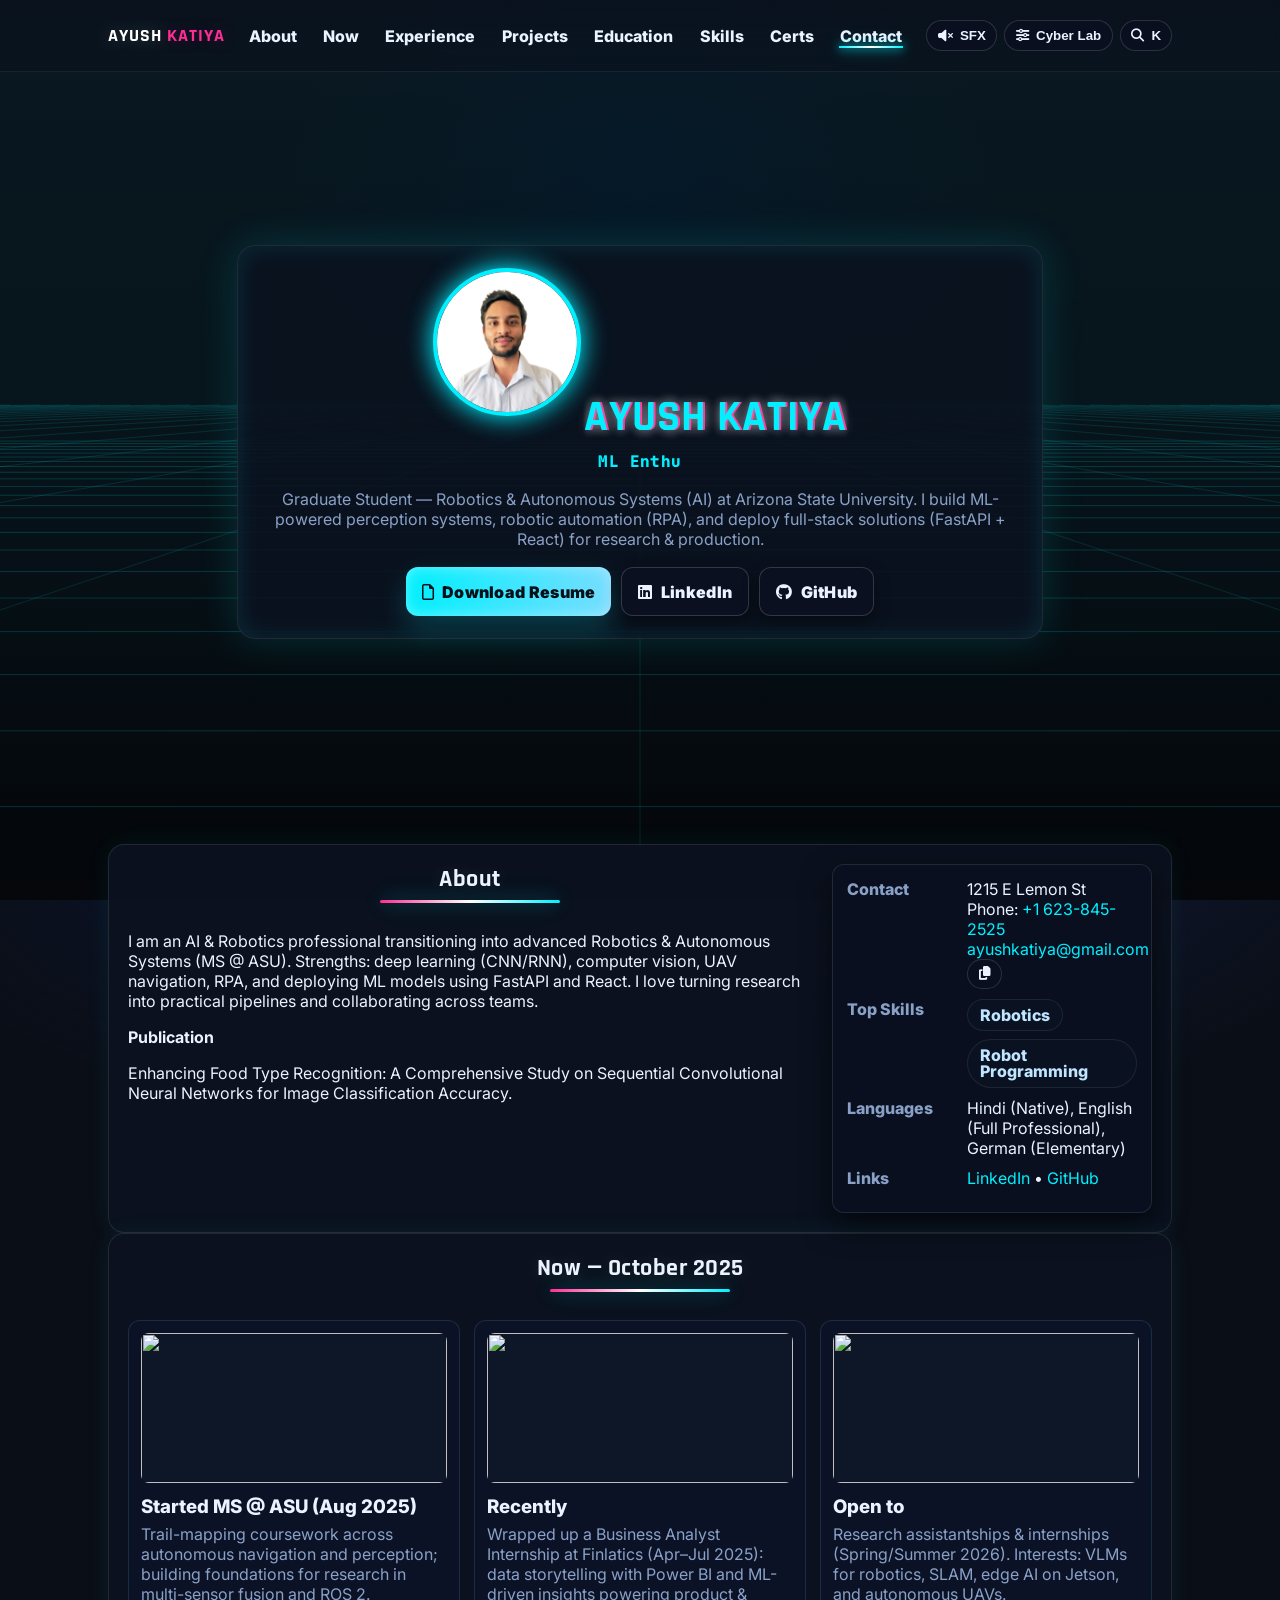
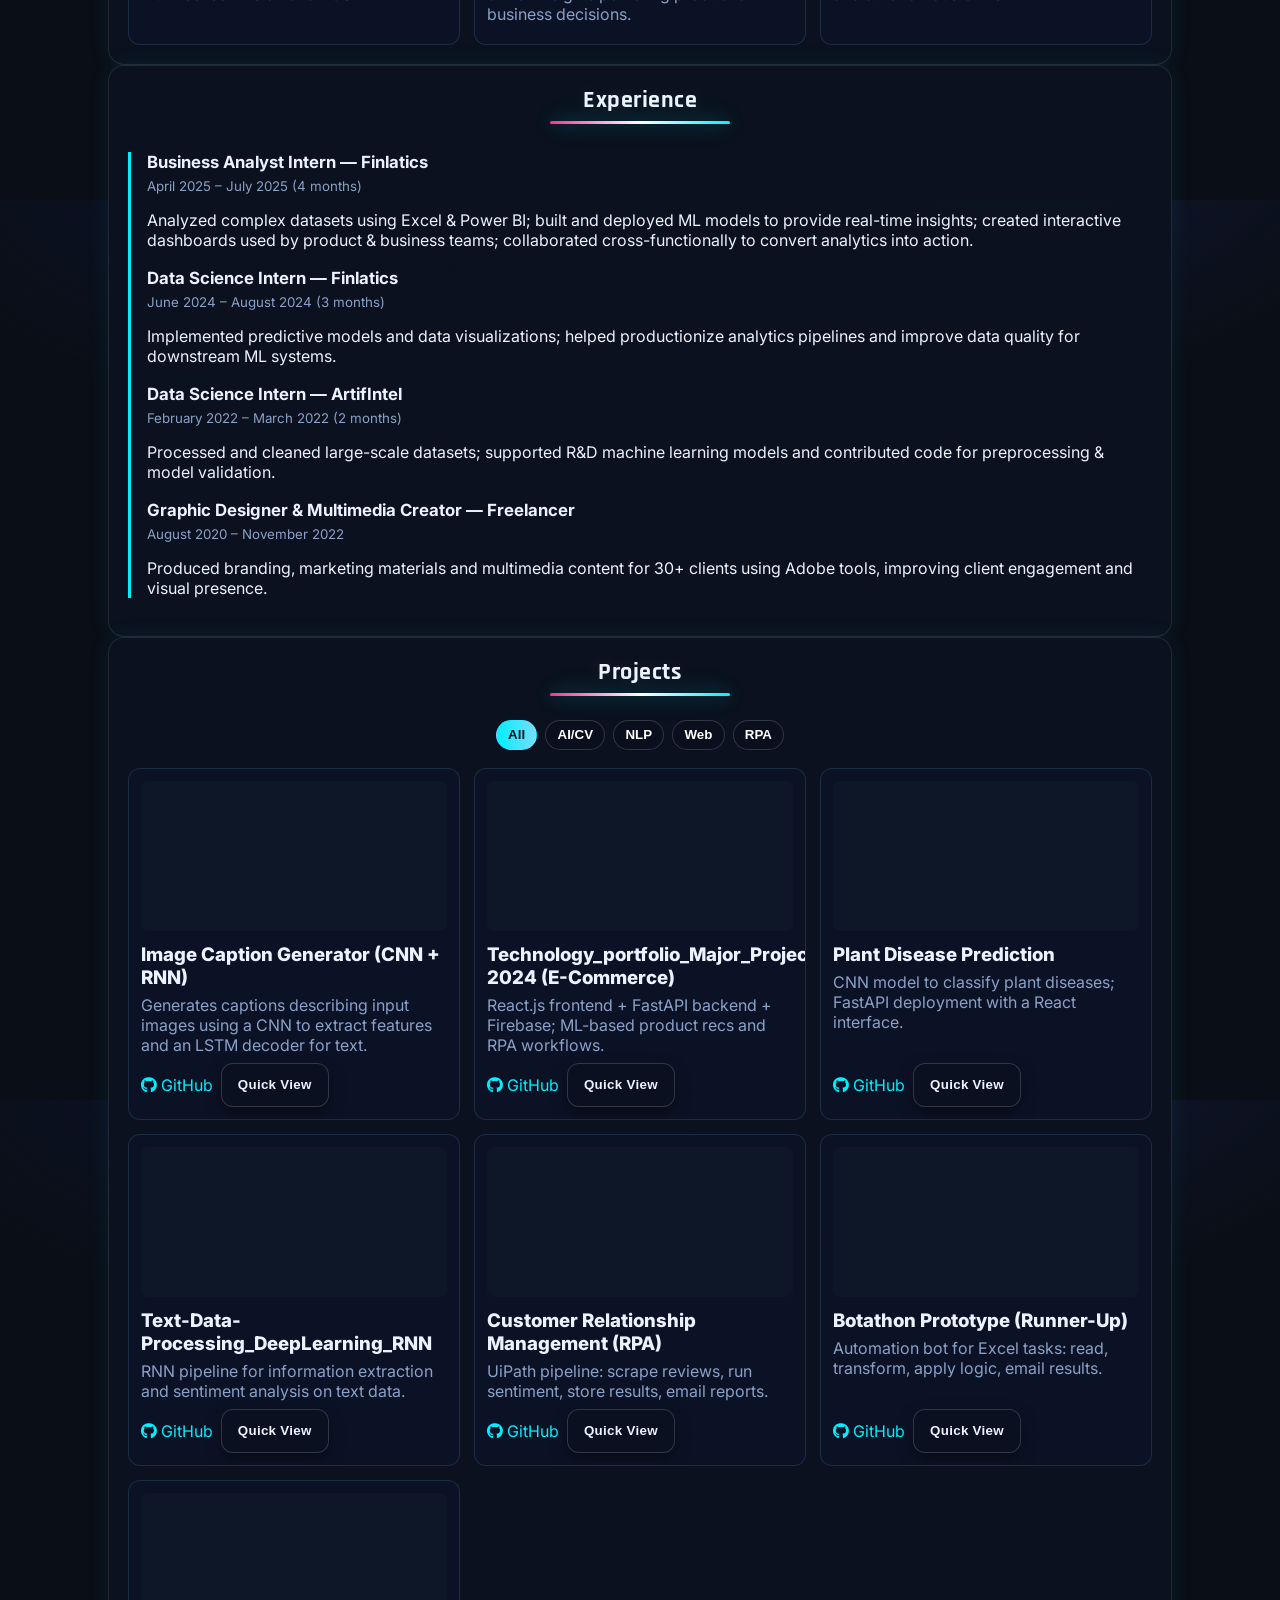
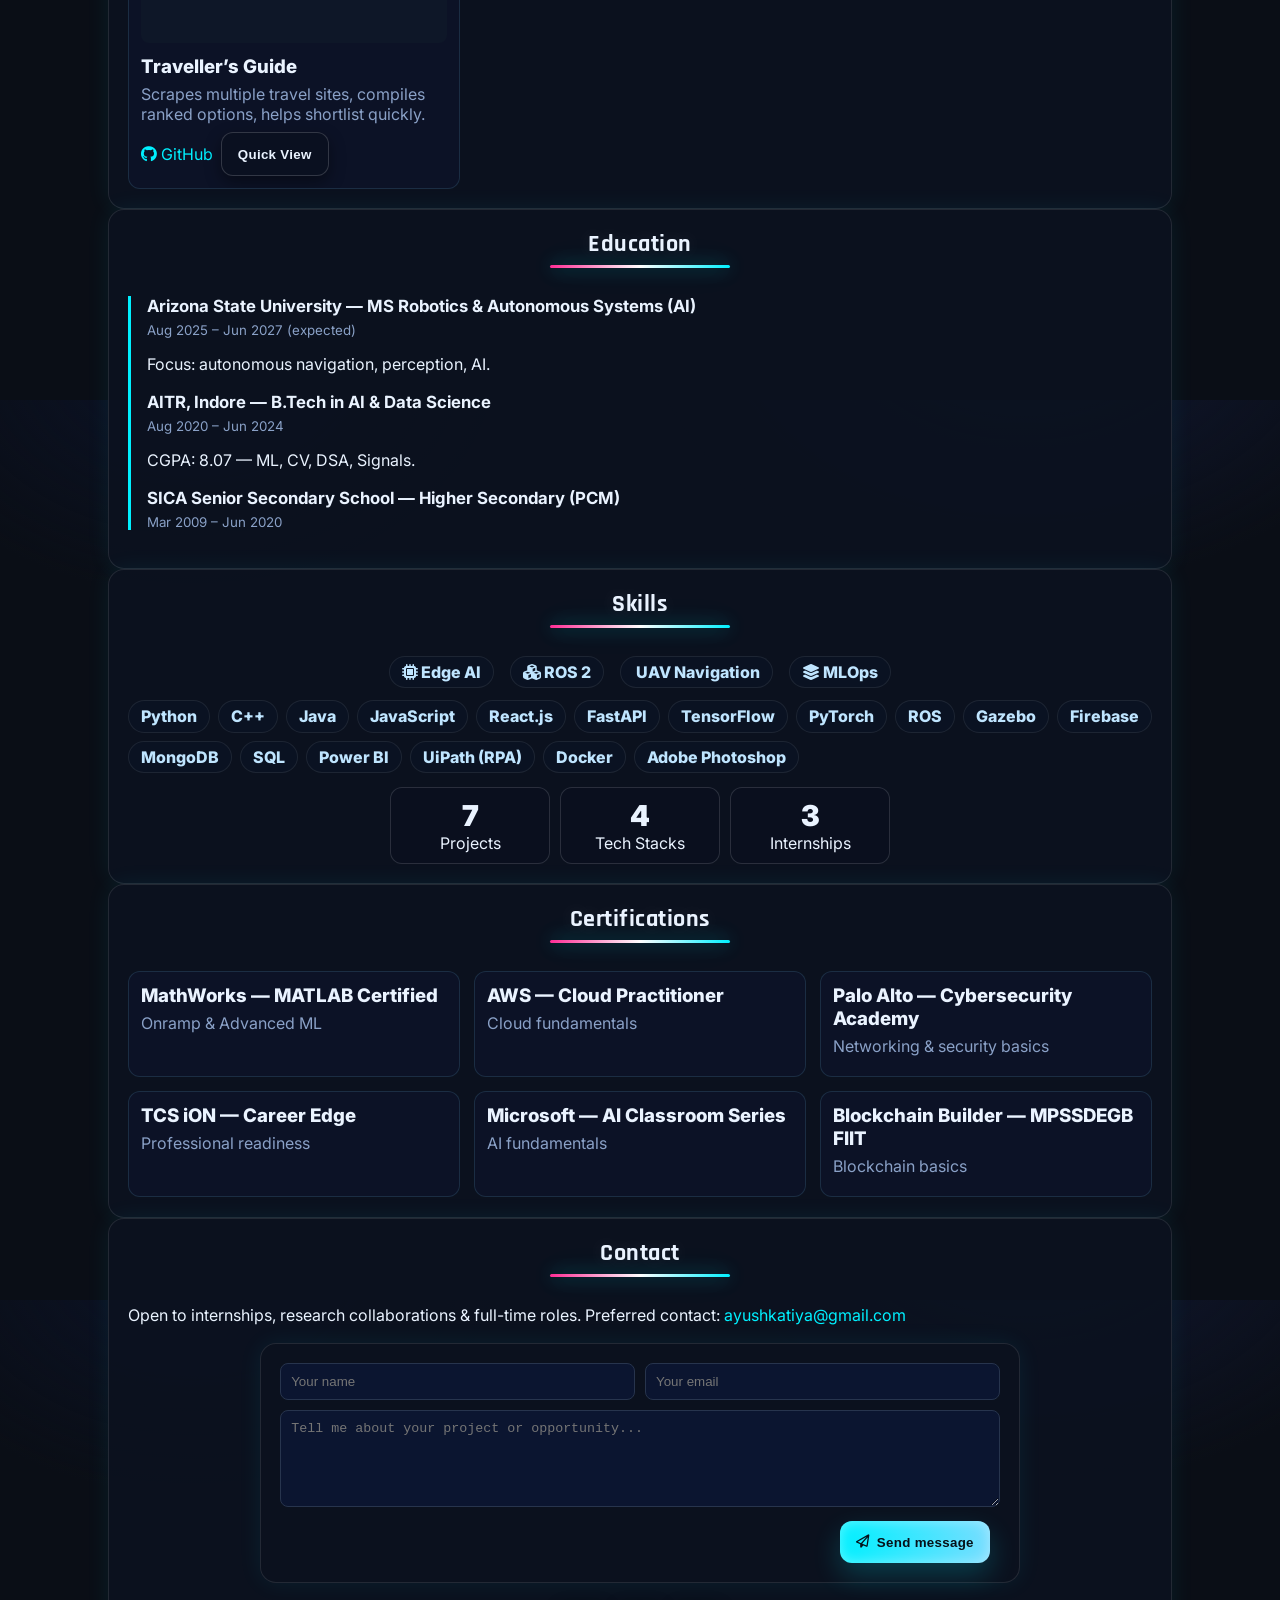
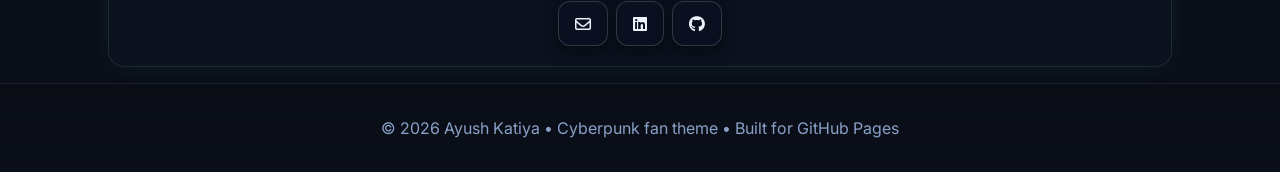
==== index.html @ 0ca62240 "Update index.html" ====
<!doctype html>
<html lang="en">
<head>
<meta charset="utf-8"/>
<meta name="viewport" content="width=device-width,initial-scale=1"/>
<title>Ayush Katiya — Cyberpunk Robotics & AI</title>
<meta name="description" content="Ayush Katiya — MS Robotics & Autonomous Systems (AI) @ ASU. Cyberpunk interactive portfolio: AI/CV, UAVs, RPA, and full-stack ML."/>
<meta name="theme-color" content="#0a0e16">
<link rel="preconnect" href="https://fonts.gstatic.com" crossorigin>
<link href="https://fonts.googleapis.com/css2?family=Inter:wght@400;600;700;800&family=Rajdhani:wght@600;700&family=JetBrains+Mono:wght@400;600&display=swap" rel="stylesheet">
<link rel="stylesheet" href="https://cdnjs.cloudflare.com/ajax/libs/font-awesome/6.5.0/css/all.min.css" crossorigin="anonymous" referrerpolicy="no-referrer"/>
<link rel="icon" href="data:image/svg+xml,%3Csvg xmlns='http://www.w3.org/2000/svg' viewBox='0 0 128 128'%3E%3Crect width='128' height='128' rx='20' fill='%230a0e16'/%3E%3Cpath d='M20 94h88M20 64h88M20 34h88' stroke='%23ff2d95' stroke-width='10' stroke-linecap='round'/%3E%3C/svg%3E">
<style>
:root{
  --bg:#0a0e16; --bg-2:#0b1020; --text:#eaf3ff; --muted:#8aa1c7;
  --panel:#0c1220e6; --panel-b:#ffffff1a; --nav-h:72px; --r:14px;
  --a:#00f0ff; --b:#ff2d95; --c:#8b5cf6; --glow:0 0 18px #00f0ff66, 0 0 32px #00f0ff33;
}
body.dark{ --bg:#05070c; --bg-2:#070a14; --text:#f5f9ff; --muted:#9fb6da; --panel:#060a14e6; }
*{box-sizing:border-box}
html,body{height:100%}
body{
  margin:0; font-family:Inter,system-ui,-apple-system,"Segoe UI",Roboto,"Helvetica Neue",Arial;
  color:var(--text); background:radial-gradient(1000px 700px at 80% -10%, #111833, transparent 40%), radial-gradient(800px 600px at 15% -5%, #0b1226, transparent 40%), var(--bg);
  -webkit-font-smoothing:antialiased; -moz-osx-font-smoothing:grayscale; overflow-x:hidden;
}
a{color:var(--a); text-decoration:none} a:hover{text-decoration:underline}
.container{max-width:1100px;margin:0 auto;padding:1rem 1.1rem}
.mono{font-family:"JetBrains Mono",ui-monospace,Menlo,Consolas,monospace}
h1,h2{font-family:Rajdhani,Inter,sans-serif; letter-spacing:.5px}

.neon-grid{position:fixed; inset:0; z-index:-2; pointer-events:none; background:linear-gradient(#0000,#0008), radial-gradient(600px 400px at 50% 20%, #071022, transparent 60%), var(--bg);}
canvas#grid{position:fixed; inset:0; z-index:-1; pointer-events:none}

header.nav{position:fixed; inset:0 0 auto; height:var(--nav-h); z-index:1000; display:flex; align-items:center; border-bottom:1px solid #ffffff12; background:linear-gradient(to bottom, #0a0f1caa, #0a0f1c66); backdrop-filter:blur(8px)}
.nav .inner{display:flex; align-items:center; justify-content:space-between; width:100%; max-width:1100px; margin:0 auto}
.brand{font-family:Rajdhani; font-weight:800; font-size:1.15rem; letter-spacing:1px; color:#fff; text-shadow:0 0 18px #fff4}
.brand .accent{color:var(--b); text-shadow:0 0 16px #ff2d9540}
ul.links{display:flex; gap:.25rem; list-style:none; padding:0; margin:0}
ul.links a{position:relative; display:inline-flex; align-items:center; padding:.55rem .7rem; border-radius:10px; color:#eaf3ff; font-weight:800}
ul.links a::after{content:""; position:absolute; left:10px; right:10px; bottom:6px; height:2px; background:linear-gradient(90deg,var(--a),#fff,var(--a)); box-shadow:0 0 8px var(--a),0 0 16px var(--a); transform:scaleX(0); transform-origin:left; transition:transform .35s cubic-bezier(.2,.95,.2,1)}
ul.links a:hover::after, ul.links a.active::after{transform:scaleX(1)}
.controls{display:flex; gap:.45rem; align-items:center}
.btn-chip{border:1px solid #ffffff24; background:#0a1020cc; color:#eaf3ff; padding:.45rem .65rem; border-radius:999px; font-weight:800; display:inline-flex; gap:.45rem; align-items:center; cursor:pointer}
.menu-btn{display:none}

.hero{min-height:calc(100vh - var(--nav-h)); display:grid; place-items:center; padding:calc(var(--nav-h) + 48px) 1rem 4rem; text-align:center}
.holo{position:relative; max-width:980px; margin:0 auto; padding:1.4rem; border-radius:18px; background:var(--panel); border:1px solid var(--panel-b); box-shadow:inset 0 0 24px #00f0ff1f, 0 0 40px #00f0ff26}
.profile{width:148px;height:148px;border-radius:50%;object-fit:cover;margin:0 auto 14px;border:4px solid var(--a);box-shadow:0 0 24px var(--a), 0 0 36px #00f0ff33;background:#111}
.glitch{position:relative; display:inline-block; font-size:2.7rem; font-weight:800; margin:0 0 6px; text-transform:uppercase; letter-spacing:1px; text-shadow:0 0 12px #fff4}
.glitch::before,.glitch::after{content:attr(data-text); position:absolute; left:0; top:0; clip-path:inset(0 0 0 0);}
.glitch::before{color:var(--b); transform:translate(1px,0); animation:gl1 2.2s infinite linear alternate-reverse}
.glitch::after{color:var(--a); transform:translate(-1px,0); animation:gl2 2.4s infinite linear alternate}
@keyframes gl1{0%{clip-path:inset(0 0 70% 0)}50%{clip-path:inset(0 0 0 0)}100%{clip-path:inset(40% 0 0 0)}}
@keyframes gl2{0%{clip-path:inset(0 0 0 0)}50%{clip-path:inset(60% 0 0 0)}100%{clip-path:inset(0 0 80% 0)}}
.tagline{color:var(--a); font-weight:900; letter-spacing:.4px; min-height:28px; margin-bottom:10px}
.lead{color:var(--muted); max-width:760px; margin:0 auto 18px}
.cta{display:flex; gap:10px; flex-wrap:wrap; justify-content:center}
.btn{appearance:none; border:0; cursor:pointer; font-weight:900; letter-spacing:.3px; text-decoration:none; padding:.85rem 1rem; border-radius:12px; background:linear-gradient(90deg,var(--a),#7df); color:#061018; display:inline-flex; gap:.5rem; align-items:center; box-shadow:0 12px 28px #00f0ff33, inset 0 0 14px #ffffff66; transition:transform .15s}
.btn:hover{transform:translateY(-2px)}
.btn.alt{background:#0a1020; color:#eaf3ff; border:1.5px solid #ffffff2a; box-shadow:0 6px 16px #0006}

main{margin-top:18px}
section{padding:48px 0}
body.anim section{opacity:0; transform:translateY(22px); transition:opacity .7s ease, transform .7s ease}
body.anim section.visible{opacity:1; transform:none}
.panel{background:var(--panel); border:1px solid var(--panel-b); border-radius:16px; padding:1.2rem; box-shadow:0 0 24px #00f0ff12}
.section-title{text-align:center; margin-bottom:28px}
.section-title h2{margin:0 0 6px; text-shadow:0 0 18px #fff2}
.underline{height:3px; width:180px; margin:0 auto; border-radius:999px; background:linear-gradient(90deg,var(--b),#fff,var(--a)); box-shadow:var(--glow)}

.two-col{display:grid; grid-template-columns:1fr 320px; gap:20px; align-items:start}
@media (max-width:1000px){.two-col{grid-template-columns:1fr}}
.info-card{background:#0a1020d9; border:1px solid #ffffff1a; border-radius:12px; padding:14px; box-shadow:0 12px 30px #0008}
.info-row{display:flex; gap:10px; align-items:flex-start; margin-bottom:10px}
.info-label{min-width:110px; font-weight:800; color:var(--muted)}
/* keep right column flexible for pill wrap */
.info-row > :nth-child(2){min-width:0; flex:1 1 auto}
.skills{display:flex; flex-wrap:wrap; gap:8px}
.skill,.chip{display:inline-flex; align-items:center; line-height:1; padding:.45rem .75rem; border-radius:999px; background:#0a1222; color:#bfe5ff; border:1px solid #ffffff14; font-weight:800}

.timeline{border-left:3px solid var(--a); padding-left:16px}
.timeline-item{margin-bottom:18px}
.timeline-item h3{margin:0 0 6px; font-size:1.05rem}
.timeline-item small{display:block; color:var(--muted); margin-bottom:6px}

.grid{display:grid; grid-template-columns:repeat(auto-fit,minmax(260px,1fr)); gap:14px}
.card{position:relative; overflow:hidden; background:#0d1328e0; border:1px solid #7df2; border-radius:12px; padding:12px; display:flex; flex-direction:column; min-width:0; transition:transform .25s, box-shadow .25s, border-color .25s}
.card:hover{transform:translateY(-4px) rotateX(.6deg) rotateY(-.6deg); box-shadow:0 14px 40px #00f0ff22, inset 0 0 20px #7df2; border-color:#7dff}
.card::after{content:""; position:absolute; inset:-60% -60% auto auto; width:140%; height:140%; background:radial-gradient(500px 120px at 10% 10%, #7df2, transparent 50%); transform:rotate(25deg); pointer-events:none; opacity:.25; mix-blend-mode:screen}
.card .thumb{height:150px; width:100%; border-radius:8px; object-fit:cover; margin-bottom:12px; background:#0e1728}
.card h3{margin:0 0 6px; font-weight:800}
.card p{flex:1; color:var(--muted); margin:0 0 8px}
.card .meta{display:flex; gap:8px; align-items:center; flex-wrap:wrap; color:var(--muted)}
.filters{display:flex; flex-wrap:wrap; gap:.5rem; justify-content:center; margin:-4px 0 18px}
.filter-btn{border:1px solid #ffffff2a; background:#0a1020cc; color:#fff; padding:.4rem .7rem; border-radius:999px; font-weight:800; cursor:pointer}
.filter-btn.active{background:linear-gradient(90deg,var(--a),#7df); color:#061018; border-color:transparent}

.counter{text-align:center; min-width:160px; border:1px solid #ffffff22; border-radius:12px; padding:10px; background:#0a1020cc}
.counter .num{font-size:1.8rem; font-weight:900}

.progress{position:fixed; top:0; left:0; height:3px; width:0; z-index:1200; background:linear-gradient(90deg,var(--b),#fff,var(--a)); box-shadow:0 0 10px #fff8, 0 0 18px var(--a); pointer-events:none}
#backTop{position:fixed; right:18px; bottom:18px; background:linear-gradient(90deg,var(--a),#7df); border-radius:10px; padding:10px; color:#061018; box-shadow:0 8px 20px #00f0ff2a; display:none; z-index:1100; cursor:pointer}
#backTop.show{display:inline-flex}

@media (max-width:900px){.menu-btn{display:inline-flex} ul.links{display:none}}
@media (max-width:600px){.grid{grid-template-columns:1fr} .card .thumb{height:120px} .glitch{font-size:2.25rem}}

footer{padding:34px 0; text-align:center; color:var(--muted); border-top:1px solid #ffffff12; background:linear-gradient(to top,#0a0f1ca0,#0a0f1c00)}
/* Command palette */
#palette{position:fixed; inset:0; display:none; align-items:flex-start; justify-content:center; background:rgba(3,6,12,.55); backdrop-filter:blur(6px); z-index:2100}
#palette.show{display:flex}
.pal{width:min(720px,94vw); margin-top:12vh; background:var(--panel); border:1px solid var(--panel-b); border-radius:14px; box-shadow:0 20px 60px #0008}
.pal-h{display:flex; align-items:center; gap:.6rem; padding:.7rem .8rem; border-bottom:1px solid #ffffff1a}
.pal-h input{flex:1; background:#0b1530; color:#eaf3ff; border:1px solid #27344d; border-radius:8px; padding:.6rem .7rem}
.pal-b{max-height:54vh; overflow:auto}
.pal-i{padding:.6rem .8rem; border-bottom:1px solid #ffffff10; cursor:pointer; display:flex; align-items:center; gap:.6rem}
.pal-i b{color:#fff}
.pal-i[aria-selected="true"]{background:#0f1a2e; outline:2px solid #00f0ff33}

/* “Cyber Lab” floating card (clickable only on card) */
.lab{position:fixed; right:12px; top:calc(var(--nav-h) + 12px); z-index:1201; display:none; pointer-events:none}
.lab.show{display:block}
.lab .card{padding:12px; width:280px; pointer-events:auto}
.lab .row{display:flex; gap:8px; align-items:center; margin:.25rem 0}
.lab .sw{flex:1; display:flex; gap:6px}
.lab .sw button{flex:1; padding:.4rem 0; border-radius:999px; border:1px solid #ffffff25; background:#0b1224; color:#fff; cursor:pointer; font-weight:700}
.lab small{color:var(--muted)}
/* hide overlays when closed so they never block clicks */
#palette:not(.show){display:none!important}
</style>

<script type="application/ld+json">
{"@context":"https://schema.org","@type":"Person","name":"Ayush Katiya","email":"mailto:ayushkatiya@gmail.com","jobTitle":"AI Researcher / Robotics Engineer","url":"https://ayushkatiya20322.github.io","sameAs":["https://www.linkedin.com/in/ayushkatiya","https://github.com/AyushKatiya20322"]}
</script>
</head>
<body>
<div class="neon-grid" aria-hidden="true"></div>
<canvas id="grid" aria-hidden="true"></canvas>
<div class="progress" id="progress"></div>

<header class="nav" role="banner">
  <div class="inner container" role="navigation" aria-label="Main navigation">
    <div class="brand">AYUSH <span class="accent">KATIYA</span></div>
    <ul class="links" id="navLinks">
      <li><a href="#about">About</a></li>
      <li><a href="#now">Now</a></li>
      <li><a href="#experience">Experience</a></li>
      <li><a href="#projects">Projects</a></li>
      <li><a href="#education">Education</a></li>
      <li><a href="#skills">Skills</a></li>
      <li><a href="#certifications">Certs</a></li>
      <li><a href="#contact">Contact</a></li>
    </ul>
    <div class="controls">
      <button class="btn-chip" id="sfx"><i class="fa-solid fa-volume-xmark"></i> SFX</button>
      <button class="btn-chip" id="labBtn"><i class="fa-solid fa-sliders"></i> Cyber Lab</button>
      <button class="btn-chip" id="paletteBtn" title="Command Palette (Ctrl/Cmd+K)"><i class="fa-solid fa-magnifying-glass"></i> K</button>
      <button class="btn-chip menu-btn" id="menuBtn" aria-expanded="false" aria-controls="mobileMenu" aria-label="Open menu"><i class="fas fa-bars"></i></button>
    </div>
  </div>
  <!-- mobile -->
  <nav class="panel" id="mobileMenu" aria-hidden="true" role="menu" style="display:none; position:absolute; top:calc(var(--nav-h) + 8px); right:12px; width:260px; z-index:1202">
    <a class="nav-link" href="#about">About</a>
    <a class="nav-link" href="#now">Now (2025)</a>
    <a class="nav-link" href="#experience">Experience</a>
    <a class="nav-link" href="#projects">Projects</a>
    <a class="nav-link" href="#education">Education</a>
    <a class="nav-link" href="#skills">Skills</a>
    <a class="nav-link" href="#certifications">Certifications</a>
    <a class="nav-link" href="#contact">Contact</a>
    <a class="nav-link" href="resume.pdf" target="_blank" rel="noopener">Resume</a>
  </nav>
</header>

<section class="hero" aria-labelledby="hero-heading">
  <div class="holo">
    <img class="profile" src="assets/profile.jpg" alt="Ayush Katiya portrait" loading="lazy" decoding="async" onerror="this.src='https://via.placeholder.com/150'">
    <h1 id="hero-heading" class="glitch" data-text="Ayush Katiya">Ayush Katiya</h1>
    <div class="tagline mono" id="typing">AI Researcher • Robotics Engineer • ML Enthusiast</div>
    <p class="lead">Graduate Student — Robotics & Autonomous Systems (AI) at Arizona State University. I build ML-powered perception systems, robotic automation (RPA), and deploy full-stack solutions (FastAPI + React) for research & production.</p>
    <div class="cta">
      <a class="btn" href="resume.pdf" target="_blank" rel="noopener"><i class="fa-regular fa-file"></i> Download Resume</a>
      <a class="btn alt" href="https://www.linkedin.com/in/ayushkatiya" target="_blank" rel="noopener"><i class="fab fa-linkedin"></i> LinkedIn</a>
      <a class="btn alt" href="https://github.com/AyushKatiya20322" target="_blank" rel="noopener"><i class="fab fa-github"></i> GitHub</a>
    </div>
  </div>
</section>

<main class="container" role="main" id="main">

  <!-- ABOUT -->
  <section id="about" class="panel" aria-labelledby="about-title">
    <div class="two-col">
      <div>
        <div class="section-title">
          <h2 id="about-title">About</h2>
          <div class="underline"></div>
        </div>
        <p>I am an AI & Robotics professional transitioning into advanced Robotics & Autonomous Systems (MS @ ASU). Strengths: deep learning (CNN/RNN), computer vision, UAV navigation, RPA, and deploying ML models using FastAPI and React. I love turning research into practical pipelines and collaborating across teams.</p>
        <div style="margin-top:14px">
          <strong>Publication</strong>
          <p class="muted small">Enhancing Food Type Recognition: A Comprehensive Study on Sequential Convolutional Neural Networks for Image Classification Accuracy.</p>
        </div>
      </div>
      <aside class="info-card" aria-label="Quick info">
        <div class="info-row"><div class="info-label">Contact</div>
          <div>
            <div>1215 E Lemon St</div>
            <div class="small muted">Phone: <a href="tel:+16238452525">+1 623-845-2525</a></div>
            <div><a href="mailto:ayushkatiya@gmail.com">ayushkatiya@gmail.com</a> <button class="btn-chip" id="copyEmail" title="Copy email"><i class="fa-solid fa-copy"></i></button></div>
          </div>
        </div>
        <div class="info-row">
          <div class="info-label">Top Skills</div>
          <div class="skills" role="list">
            <span class="skill" role="listitem">Robotics</span>
            <span class="skill" role="listitem">Robot Programming</span>
          </div>
        </div>
        <div class="info-row"><div class="info-label">Languages</div><div><div class="small muted">Hindi (Native), English (Full Professional), German (Elementary)</div></div></div>
        <div class="info-row"><div class="info-label">Links</div><div><a href="https://www.linkedin.com/in/ayushkatiya" target="_blank" rel="me noopener">LinkedIn</a> • <a href="https://github.com/AyushKatiya20322" target="_blank" rel="me noopener">GitHub</a></div></div>
      </aside>
    </div>
  </section>

  <!-- NOW -->
  <section id="now" class="panel" aria-labelledby="now-title">
    <div class="section-title">
      <h2 id="now-title">Now — October 2025</h2>
      <div class="underline"></div>
    </div>
    <div class="grid" role="list">
      <div class="card" role="listitem"><img class="thumb" src="https://picsum.photos/600/350?random=11" alt="" loading="lazy" decoding="async"><h3>Started MS @ ASU (Aug 2025)</h3><p>Trail-mapping coursework across autonomous navigation and perception; building foundations for research in multi-sensor fusion and ROS 2.</p></div>
      <div class="card" role="listitem"><img class="thumb" src="https://picsum.photos/600/350?random=12" alt="" loading="lazy" decoding="async"><h3>Recently</h3><p>Wrapped up a Business Analyst Internship at Finlatics (Apr–Jul 2025): data storytelling with Power BI and ML-driven insights powering product & business decisions.</p></div>
      <div class="card" role="listitem"><img class="thumb" src="https://picsum.photos/600/350?random=13" alt="" loading="lazy" decoding="async"><h3>Open to</h3><p>Research assistantships & internships (Spring/Summer 2026). Interests: VLMs for robotics, SLAM, edge AI on Jetson, and autonomous UAVs.</p></div>
    </div>
  </section>

  <!-- EXPERIENCE -->
  <section id="experience" class="panel" aria-labelledby="exp-title">
    <div class="section-title"><h2 id="exp-title">Experience</h2><div class="underline"></div></div>
    <div class="timeline" aria-live="polite">
      <article class="timeline-item"><h3>Business Analyst Intern — Finlatics</h3><small>April 2025 – July 2025 (4 months)</small><p>Analyzed complex datasets using Excel & Power BI; built and deployed ML models to provide real-time insights; created interactive dashboards used by product & business teams; collaborated cross-functionally to convert analytics into action.</p></article>
      <article class="timeline-item"><h3>Data Science Intern — Finlatics</h3><small>June 2024 – August 2024 (3 months)</small><p>Implemented predictive models and data visualizations; helped productionize analytics pipelines and improve data quality for downstream ML systems.</p></article>
      <article class="timeline-item"><h3>Data Science Intern — ArtifIntel</h3><small>February 2022 – March 2022 (2 months)</small><p>Processed and cleaned large-scale datasets; supported R&D machine learning models and contributed code for preprocessing & model validation.</p></article>
      <article class="timeline-item"><h3>Graphic Designer & Multimedia Creator — Freelancer</h3><small>August 2020 – November 2022</small><p>Produced branding, marketing materials and multimedia content for 30+ clients using Adobe tools, improving client engagement and visual presence.</p></article>
    </div>
  </section>

  <!-- PROJECTS -->
  <section id="projects" class="panel" aria-labelledby="projects-title">
    <div class="section-title"><h2 id="projects-title">Projects</h2><div class="underline"></div></div>
    <div class="filters" role="tablist" aria-label="Project filters">
      <button class="filter-btn active" data-filter="all" role="tab" aria-selected="true">All</button>
      <button class="filter-btn" data-filter="ai" role="tab">AI/CV</button>
      <button class="filter-btn" data-filter="nlp" role="tab">NLP</button>
      <button class="filter-btn" data-filter="web" role="tab">Web</button>
      <button class="filter-btn" data-filter="rpa" role="tab">RPA</button>
    </div>

    <div class="grid" id="projectGrid" aria-live="polite">
      <article class="card" data-tags="ai,cv" data-title="Image Caption Generator (CNN + RNN)" data-img="assets/project1.png" data-github="https://github.com/AyushKatiya20322/Image-Caption-Generator" data-desc="CNN encoder + LSTM decoder; BLEU/CIDEr eval; packaged for inference.">
        <img class="thumb" src="assets/project1.png" alt="Image Caption Generator preview" loading="lazy" decoding="async" onerror="this.src='https://picsum.photos/600/350?random=1'">
        <h3>Image Caption Generator (CNN + RNN)</h3>
        <p>Generates captions describing input images using a CNN to extract features and an LSTM decoder for text.</p>
        <div class="meta"><a href="https://github.com/AyushKatiya20322/Image-Caption-Generator" target="_blank" rel="noopener"><i class="fa-brands fa-github"></i> GitHub</a><button class="btn alt quick-view">Quick View</button></div>
      </article>

      <article class="card" data-tags="web,ai" data-title="Technology Portfolio (E-Commerce)" data-img="assets/project2.png" data-github="https://github.com/AyushKatiya20322/Technology_portfolio_Major_Project_2023-2024" data-desc="React + FastAPI + Firebase; ML recommendations; RPA automation.">
        <img class="thumb" src="assets/project2.png" alt="E-Commerce project preview" loading="lazy" decoding="async" onerror="this.src='https://picsum.photos/600/350?random=2'">
        <h3>Technology_portfolio_Major_Project_2023-2024 (E-Commerce)</h3>
        <p>React.js frontend + FastAPI backend + Firebase; ML-based product recs and RPA workflows.</p>
        <div class="meta"><a href="https://github.com/AyushKatiya20322/Technology_portfolio_Major_Project_2023-2024" target="_blank" rel="noopener"><i class="fa-brands fa-github"></i> GitHub</a><button class="btn alt quick-view">Quick View</button></div>
      </article>

      <article class="card" data-tags="ai,cv" data-title="Plant Disease Prediction" data-img="assets/project3.png" data-github="https://github.com/AyushKatiya20322/Plant_Disease_Prediction_Project" data-desc="CNN classifier on Kaggle datasets; FastAPI deploy; React UI.">
        <img class="thumb" src="assets/project3.png" alt="Plant Disease Prediction preview" loading="lazy" decoding="async" onerror="this.src='https://picsum.photos/600/350?random=3'">
        <h3>Plant Disease Prediction</h3>
        <p>CNN model to classify plant diseases; FastAPI deployment with a React interface.</p>
        <div class="meta"><a href="https://github.com/AyushKatiya20322/Plant_Disease_Prediction_Project" target="_blank" rel="noopener"><i class="fa-brands fa-github"></i> GitHub</a><button class="btn alt quick-view">Quick View</button></div>
      </article>

      <article class="card" data-tags="nlp,ai" data-title="Text-Data-Processing (RNN)" data-img="assets/project4.png" data-github="https://github.com/AyushKatiya20322/Text-Data-Processing_DeepLearning_RNN" data-desc="Sequence modeling & sentiment analysis with RNNs.">
        <img class="thumb" src="assets/project4.png" alt="Text Data Processing preview" loading="lazy" decoding="async" onerror="this.src='https://picsum.photos/600/350?random=4'">
        <h3>Text-Data-Processing_DeepLearning_RNN</h3>
        <p>RNN pipeline for information extraction and sentiment analysis on text data.</p>
        <div class="meta"><a href="https://github.com/AyushKatiya20322/Text-Data-Processing_DeepLearning_RNN" target="_blank" rel="noopener"><i class="fa-brands fa-github"></i> GitHub</a><button class="btn alt quick-view">Quick View</button></div>
      </article>

      <article class="card" data-tags="rpa,web" data-title="Customer Relationship Management (RPA)" data-img="assets/project5.png" data-github="https://github.com/AyushKatiya20322/CustomerRelationshipManagement" data-desc="UiPath + sentiment analysis + MS DB + email reporting.">
        <img class="thumb" src="assets/project5.png" alt="CRM RPA preview" loading="lazy" decoding="async" onerror="this.src='https://picsum.photos/600/350?random=5'">
        <h3>Customer Relationship Management (RPA)</h3>
        <p>UiPath pipeline: scrape reviews, run sentiment, store results, email reports.</p>
        <div class="meta"><a href="https://github.com/AyushKatiya20322/CustomerRelationshipManagement" target="_blank" rel="noopener"><i class="fa-brands fa-github"></i> GitHub</a><button class="btn alt quick-view">Quick View</button></div>
      </article>

      <article class="card" data-tags="rpa" data-title="Botathon Prototype (Runner-Up)" data-img="assets/project6.png" data-github="https://github.com/AyushKatiya20322/BotathonPrototype" data-desc="Excel automation bot; competition runner-up.">
        <img class="thumb" src="assets/project6.png" alt="Botathon prototype preview" loading="lazy" decoding="async" onerror="this.src='https://picsum.photos/600/350?random=6'">
        <h3>Botathon Prototype (Runner-Up)</h3>
        <p>Automation bot for Excel tasks: read, transform, apply logic, email results.</p>
        <div class="meta"><a href="https://github.com/AyushKatiya20322/BotathonPrototype" target="_blank" rel="noopener"><i class="fa-brands fa-github"></i> GitHub</a><button class="btn alt quick-view">Quick View</button></div>
      </article>

      <article class="card" data-tags="rpa,web" data-title="Traveller’s Guide" data-img="assets/project7.png" data-github="https://github.com/AyushKatiya20322/TravellersGuide" data-desc="RPA assistant to rank flights/hotels across sites.">
        <img class="thumb" src="assets/project7.png" alt="Traveller's guide preview" loading="lazy" decoding="async" onerror="this.src='https://picsum.photos/600/350?random=7'">
        <h3>Traveller’s Guide</h3>
        <p>Scrapes multiple travel sites, compiles ranked options, helps shortlist quickly.</p>
        <div class="meta"><a href="https://github.com/AyushKatiya20322/TravellersGuide" target="_blank" rel="noopener"><i class="fa-brands fa-github"></i> GitHub</a><button class="btn alt quick-view">Quick View</button></div>
      </article>
    </div>
  </section>

  <!-- EDUCATION -->
  <section id="education" class="panel" aria-labelledby="edu-title">
    <div class="section-title"><h2 id="edu-title">Education</h2><div class="underline"></div></div>
    <div class="timeline">
      <article class="timeline-item"><h3>Arizona State University — MS Robotics & Autonomous Systems (AI)</h3><small>Aug 2025 – Jun 2027 (expected)</small><p class="muted small">Focus: autonomous navigation, perception, AI.</p></article>
      <article class="timeline-item"><h3>AITR, Indore — B.Tech in AI & Data Science</h3><small>Aug 2020 – Jun 2024</small><p class="muted small">CGPA: 8.07 — ML, CV, DSA, Signals.</p></article>
      <article class="timeline-item"><h3>SICA Senior Secondary School — Higher Secondary (PCM)</h3><small>Mar 2009 – Jun 2020</small></article>
    </div>
  </section>

  <!-- SKILLS -->
  <section id="skills" class="panel" aria-labelledby="skills-title">
    <div class="section-title"><h2 id="skills-title">Skills</h2><div class="underline"></div></div>
    <div style="display:flex; flex-wrap:wrap; gap:16px; justify-content:center; margin-bottom:12px">
      <div class="skill"><i class="fa-solid fa-microchip"></i>&nbsp;Edge AI</div>
      <div class="skill"><i class="fa-solid fa-cubes"></i>&nbsp;ROS 2</div>
      <div class="skill"><i class="fa-solid fa-drone"></i>&nbsp;UAV Navigation</div>
      <div class="skill"><i class="fa-solid fa-layer-group"></i>&nbsp;MLOps</div>
    </div>
    <div class="skills">
      <span class="skill">Python</span><span class="skill">C++</span><span class="skill">Java</span><span class="skill">JavaScript</span>
      <span class="skill">React.js</span><span class="skill">FastAPI</span><span class="skill">TensorFlow</span><span class="skill">PyTorch</span>
      <span class="skill">ROS</span><span class="skill">Gazebo</span><span class="skill">Firebase</span><span class="skill">MongoDB</span><span class="skill">SQL</span>
      <span class="skill">Power BI</span><span class="skill">UiPath (RPA)</span><span class="skill">Docker</span><span class="skill">Adobe Photoshop</span>
    </div>
    <div style="display:flex; gap:10px; justify-content:center; margin-top:14px; flex-wrap:wrap">
      <div class="counter"><div class="num" data-counter="7">7</div><div class="muted small">Projects</div></div>
      <div class="counter"><div class="num" data-counter="4">4</div><div class="muted small">Tech Stacks</div></div>
      <div class="counter"><div class="num" data-counter="3">3</div><div class="muted small">Internships</div></div>
    </div>
  </section>

  <!-- CERTIFICATIONS -->
  <section id="certifications" class="panel" aria-labelledby="cert-title">
    <div class="section-title"><h2 id="cert-title">Certifications</h2><div class="underline"></div></div>
    <div class="grid">
      <div class="card"><h3>MathWorks — MATLAB Certified</h3><p class="muted small">Onramp & Advanced ML</p></div>
      <div class="card"><h3>AWS — Cloud Practitioner</h3><p class="muted small">Cloud fundamentals</p></div>
      <div class="card"><h3>Palo Alto — Cybersecurity Academy</h3><p class="muted small">Networking & security basics</p></div>
      <div class="card"><h3>TCS iON — Career Edge</h3><p class="muted small">Professional readiness</p></div>
      <div class="card"><h3>Microsoft — AI Classroom Series</h3><p class="muted small">AI fundamentals</p></div>
      <div class="card"><h3>Blockchain Builder — MPSSDEGB FIIT</h3><p class="muted small">Blockchain basics</p></div>
    </div>
  </section>

  <!-- CONTACT -->
  <section id="contact" class="panel" aria-labelledby="contact-title">
    <div class="section-title"><h2 id="contact-title">Contact</h2><div class="underline"></div></div>
    <p class="muted">Open to internships, research collaborations & full-time roles. Preferred contact: <a href="mailto:ayushkatiya@gmail.com">ayushkatiya@gmail.com</a></p>
    <div style="max-width:760px;margin:18px auto;">
      <form id="contactForm" class="panel" aria-label="Contact form">
        <input type="text" name="website" id="website" tabindex="-1" autocomplete="off" style="position:absolute; left:-9999px; opacity:0" aria-hidden="true">
        <div style="display:grid;grid-template-columns:1fr 1fr;gap:10px">
          <input name="name" type="text" placeholder="Your name" required style="padding:10px;border-radius:8px;border:1px solid #27344d;width:100%;background:#0b1530;color:#eaf3ff">
          <input name="email" type="email" placeholder="Your email" required style="padding:10px;border-radius:8px;border:1px solid #27344d;width:100%;background:#0b1530;color:#eaf3ff">
        </div>
        <textarea name="message" rows="5" placeholder="Tell me about your project or opportunity..." required style="width:100%;padding:10px;border-radius:8px;border:1px solid #27344d;margin-top:10px;background:#0b1530;color:#eaf3ff"></textarea>
        <div style="display:flex;gap:10px;align-items:center;justify-content:flex-end;margin-top:10px">
          <button type="submit" class="btn"><i class="fa-regular fa-paper-plane"></i> Send message</button>
          <small id="formStatus" style="color:var(--muted)" aria-live="polite"></small>
        </div>
      </form>
    </div>
    <div style="display:flex;gap:8px;justify-content:center;margin-top:8px">
      <a class="btn alt" href="mailto:ayushkatiya@gmail.com" title="Email"><i class="fa-regular fa-envelope"></i></a>
      <a class="btn alt" href="https://www.linkedin.com/in/ayushkatiya" target="_blank" rel="noopener" title="LinkedIn"><i class="fab fa-linkedin"></i></a>
      <a class="btn alt" href="https://github.com/AyushKatiya20322" target="_blank" rel="noopener" title="GitHub"><i class="fab fa-github"></i></a>
    </div>
  </section>
</main>

<footer>© <span id="y"></span> Ayush Katiya • Cyberpunk fan theme • Built for GitHub Pages</footer>
<a id="backTop" aria-label="Back to top"><i class="fas fa-chevron-up"></i></a>

<!-- Quick View Dialog -->
<dialog id="projectDialog" aria-labelledby="dialogTitle">
  <div style="padding:14px 16px; border-bottom:1px solid #ffffff1a; display:flex; justify-content:space-between; align-items:center">
    <strong id="dialogTitle">Project</strong>
    <button class="btn-chip" id="dialogClose" aria-label="Close"><i class="fa-solid fa-xmark"></i></button>
  </div>
  <div style="padding:16px; background:#0b1530; color:#eaf3ff">
    <img id="dialogImg" src="" alt="" style="width:100%; border-radius:10px; margin-bottom:10px">
    <p id="dialogDesc" class="muted"></p>
    <div style="display:flex; gap:10px; justify-content:flex-end; margin-top:8px">
      <a id="dialogGithub" class="btn alt" href="#" target="_blank" rel="noopener"><i class="fa-brands fa-github"></i> GitHub</a>
    </div>
  </div>
</dialog>

<!-- Command Palette -->
<div id="palette" role="dialog" aria-modal="true" aria-label="Command palette">
  <div class="pal">
    <div class="pal-h">
      <i class="fa-solid fa-magnifying-glass"></i>
      <input id="palInput" type="text" placeholder="Jump to section or project… (Esc to close)">
      <button class="btn-chip" id="palClose"><i class="fa-solid fa-xmark"></i></button>
    </div>
    <div class="pal-b" id="palList"></div>
  </div>
</div>

<!-- Cyber Lab -->
<div class="lab" id="lab">
  <div class="card panel">
    <h4 style="margin:0 0 8px">Cyber Lab</h4>
    <div class="row"><small>Accents</small>
      <div class="sw">
        <button data-accent="cyan">Cyan</button>
        <button data-accent="magenta">Magenta</button>
        <button data-accent="violet">Violet</button>
      </div>
    </div>
    <div class="row">
      <button class="btn-chip" id="themeToggle"><i class="fa-solid fa-circle-half-stroke"></i> Light/Dark</button>
      <button class="btn-chip" id="enableOffline"><i class="fa-solid fa-download"></i> Enable Offline</button>
    </div>
    <small>Settings persist locally.</small>
  </div>
</div>

<noscript><div style="position:fixed;bottom:8px;left:8px;background:#111;color:#fff;padding:.5rem .75rem;border-radius:8px;z-index:9999;">JavaScript is disabled — animations off, but content visible.</div></noscript>

<script>
/* ====== helpers ====== */
const $=s=>document.querySelector(s), $$=s=>Array.from(document.querySelectorAll(s));
$('#y').textContent=new Date().getFullYear();
document.addEventListener('DOMContentLoaded',()=>document.body.classList.add('anim'));

/* ====== grid (synthwave perspective) ====== */
(function(){
  const canvas=document.getElementById('grid'); if(!canvas) return;
  const ctx=canvas.getContext('2d'); let W=innerWidth, H=innerHeight, DPR=Math.min(2,devicePixelRatio||1);
  function resize(){ W=innerWidth; H=innerHeight; canvas.width=Math.floor(W*DPR); canvas.height=Math.floor(H*DPR); ctx.setTransform(DPR,0,0,DPR,0,0); }
  function line(x1,y1,x2,y2,alpha=.6){ ctx.globalAlpha=alpha; ctx.beginPath(); ctx.moveTo(x1,y1); ctx.lineTo(x2,y2); ctx.stroke(); }
  let t=0; function draw(){
    ctx.clearRect(0,0,W,H);
    // horizon glow
    const g=ctx.createLinearGradient(0,H*0.45,0,H); g.addColorStop(0,'#00f0ff22'); g.addColorStop(1,'#00f0ff00');
    ctx.fillStyle=g; ctx.fillRect(0,0,W,H);
    // grid
    ctx.strokeStyle='#00f0ff55'; ctx.lineWidth=1;
    const horizon=H*0.45, depth=H*0.7, vanX=W/2;
    // horizontal lines moving
    for(let i=0;i<30;i++){
      const z=(i+t%1)*0.14+0.02; // speed
      const y=horizon + (depth/(z*z+0.05));
      if(y>H) continue;
      line(0,y,W,y,0.5);
    }
    // vertical converging lines
    for(let i=-22;i<=22;i++){
      const x1=vanX + i*30, y1=horizon;
      const x2=vanX + i*1800, y2=H+100;
      line(x1,y1,x2,y2,0.35);
    }
    t+=0.02;
    requestAnimationFrame(draw);
  }
  addEventListener('resize',resize,{passive:true}); resize(); draw();
})();

/* ====== section reveal ====== */
const sections=$$('.hero, main section');
if('IntersectionObserver' in window){
  const io=new IntersectionObserver(es=>es.forEach(e=>{ if(e.isIntersecting) e.target.classList.add('visible') }),{threshold:.18});
  sections.forEach(s=>io.observe(s));
}else{ sections.forEach(s=>s.classList.add('visible')); }

/* ====== smooth nav + active ====== */
const navLinks=$$('#navLinks a');
function scrollToId(id){
  const t=document.querySelector(id); if(!t) return;
  const off=(parseInt(getComputedStyle(document.documentElement).getPropertyValue('--nav-h'))||72)-8;
  const y=t.getBoundingClientRect().top + scrollY - off;
  scrollTo({top:y, behavior:'smooth'});
}
navLinks.forEach(a=>a.addEventListener('click',e=>{ e.preventDefault(); scrollToId(a.getAttribute('href')); $('#mobileMenu').style.display='none'; }));
if('IntersectionObserver' in window){
  const so=new IntersectionObserver(es=>es.forEach(e=>{
    if(e.isIntersecting){ const id=e.target.id; navLinks.forEach(a=>a.classList.toggle('active', a.getAttribute('href')==='#'+id)); }
  }),{threshold:.35});
  $$('#main section[id]').forEach(s=>so.observe(s));
}

/* ====== mobile menu ====== */
const menuBtn=$('#menuBtn'), mobileMenu=$('#mobileMenu');
menuBtn?.addEventListener('click',()=>{ const open=mobileMenu.style.display==='block'; mobileMenu.style.display=open?'none':'block'; mobileMenu.setAttribute('aria-hidden', String(open)); menuBtn.setAttribute('aria-expanded', String(!open)); });
document.addEventListener('click',e=>{ if(!mobileMenu||!menuBtn) return; const within=e.target.closest('#mobileMenu')||e.target.closest('#menuBtn'); if(!within&&mobileMenu.style.display==='block'){ mobileMenu.style.display='none'; mobileMenu.setAttribute('aria-hidden','true'); menuBtn.setAttribute('aria-expanded','false'); } });

/* ====== typing effect (mono) ====== */
const prefersReduced=window.matchMedia('(prefers-reduced-motion: reduce)').matches;
const typingEl=$('#typing'); const roles=["AI Researcher","Robotics Engineer","ML Enthusiast","UAV Navigation & CV"]; let ri=0, ci=0;
function typeLoop(){ if(!typingEl) return; const r=roles[ri]; typingEl.textContent=r.slice(0,ci); ci++; if(ci<=r.length) setTimeout(typeLoop, prefersReduced?0:75); else setTimeout(eraseLoop, prefersReduced?250:1100); }
function eraseLoop(){ if(!typingEl) return; const r=roles[ri]; typingEl.textContent=r.slice(0,ci); ci--; if(ci>=0) setTimeout(eraseLoop, prefersReduced?0:28); else { ri=(ri+1)%roles.length; setTimeout(typeLoop, prefersReduced?0:260); } }
typeLoop();

/* ====== progress + back-to-top ====== */
const backTop=$('#backTop'), progress=$('#progress');
addEventListener('scroll',()=>{ const sc=scrollY; backTop.classList.toggle('show', sc>innerHeight); const docH=document.documentElement.scrollHeight-innerHeight; const pct=Math.max(0,Math.min(1,sc/(docH||1))); progress.style.width=(pct*100).toFixed(2)+'%'; },{passive:true});
backTop.addEventListener('click',()=>scrollTo({top:0,behavior:'smooth'}));

/* ====== SFX (beeps) ====== */
let audioCtx, masterGain, sfxOn=false;
function ensureAudio(){ if(audioCtx) return true; try{ audioCtx=new (window.AudioContext||window.webkitAudioContext)(); masterGain=audioCtx.createGain(); masterGain.gain.value=0.18; masterGain.connect(audioCtx.destination); return true; }catch(e){ console.warn('Audio init failed',e); return false; } }
async function resumeAudio(){ try{ if(!audioCtx) ensureAudio(); if(audioCtx && audioCtx.state==='suspended') await audioCtx.resume(); }catch{} }
document.addEventListener('pointerdown',async()=>{ ensureAudio(); await resumeAudio(); },{once:true});
function beep(freq=920, dur=.12, type='square'){ if(!audioCtx||!sfxOn) return; const o=audioCtx.createOscillator(), g=audioCtx.createGain(); o.type=type; o.frequency.value=freq; g.gain.value=.0001; o.connect(g); g.connect(masterGain); o.start(); g.gain.exponentialRampToValueAtTime(.24,audioCtx.currentTime+.01); g.gain.exponentialRampToValueAtTime(.0001,audioCtx.currentTime+dur); o.stop(audioCtx.currentTime+dur+.02); }
const sfxBtn=$('#sfx'); sfxBtn.addEventListener('click',async()=>{ ensureAudio(); await resumeAudio(); sfxOn=!sfxOn; sfxBtn.innerHTML = sfxOn? '<i class="fa-solid fa-volume-high"></i> SFX':'<i class="fa-solid fa-volume-xmark"></i> SFX'; if(sfxOn) beep(1046,.09,'sawtooth'); });

/* ====== Cyber Lab ====== */
const lab=$('#lab'), labBtn=$('#labBtn'); labBtn.addEventListener('click',()=> lab.classList.toggle('show'));
const themeToggle=$('#themeToggle');
function setAccent(which){
  if(which==='magenta'){ document.documentElement.style.setProperty('--a','#00f0ff'); document.documentElement.style.setProperty('--b','#ff2d95'); document.documentElement.style.setProperty('--c','#8b5cf6'); }
  if(which==='cyan'){ document.documentElement.style.setProperty('--a','#00f0ff'); document.documentElement.style.setProperty('--b','#7df'); document.documentElement.style.setProperty('--c','#8b5cf6'); }
  if(which==='violet'){ document.documentElement.style.setProperty('--a','#8b5cf6'); document.documentElement.style.setProperty('--b','#ff2d95'); document.documentElement.style.setProperty('--c','#00f0ff'); }
  localStorage.setItem('accent', which); if(sfxOn) beep(760);
}
$$('.lab .sw button').forEach(b=> b.addEventListener('click',()=> setAccent(b.dataset.accent)));
const savedAcc=localStorage.getItem('accent'); if(savedAcc) setAccent(savedAcc);
function applyTheme(dark){ document.body.classList.toggle('dark', dark); localStorage.setItem('theme', dark?'dark':'light'); if(sfxOn) beep(620); }
applyTheme(localStorage.getItem('theme')==='dark');
themeToggle.addEventListener('click',()=> applyTheme(!document.body.classList.contains('dark')));

/* ====== anchors & email copy ====== */
$('#copyEmail')?.addEventListener('click',async()=>{ try{ await navigator.clipboard.writeText('ayushkatiya@gmail.com'); $('#copyEmail').innerHTML='<i class="fa-solid fa-check"></i>'; setTimeout(()=> $('#copyEmail').innerHTML='<i class="fa-solid fa-copy"></i>',1400); if(sfxOn) beep(760);}catch{} });

/* ====== filters ====== */
const filterBtns=$$('.filter-btn'), cards=$$('#projectGrid .card');
function applyFilter(tag){ filterBtns.forEach(b=> b.classList.toggle('active', b.dataset.filter===tag || (tag==='all'&&b.dataset.filter==='all'))); cards.forEach(card=>{ const tags=(card.getAttribute('data-tags')||'').split(',').map(s=>s.trim()); const show=tag==='all'||tags.includes(tag); card.style.display=show?'':'none'; }); if(sfxOn) beep(740); }
filterBtns.forEach(btn=> btn.addEventListener('click', ()=> applyFilter(btn.dataset.filter)));
if(location.hash.startsWith('#projects') && location.hash.includes('tag=')){ const tag=decodeURIComponent(location.hash.split('tag=')[1]||'all'); applyFilter(tag); }

/* ====== quick view dialog ====== */
const dlg=$('#projectDialog'), dlgClose=$('#dialogClose');
$$('.quick-view').forEach(btn=> btn.addEventListener('click', ()=>{ const card=btn.closest('.card'); if(!card||!dlg) return; $('#dialogTitle').textContent=card.dataset.title||'Project'; $('#dialogImg').src=card.dataset.img||card.querySelector('img')?.src||''; $('#dialogImg').alt=(card.dataset.title||'Project')+' preview'; $('#dialogDesc').textContent=card.dataset.desc||card.querySelector('p')?.textContent||''; $('#dialogGithub').href=card.dataset.github||'#'; dlg.showModal(); if(sfxOn) beep(600); }));
dlgClose?.addEventListener('click', ()=> dlg?.close());
dlg?.addEventListener('click', e=>{ if(e.target===dlg) dlg.close(); });

/* ====== counters ====== */
const counters=$$('[data-counter]');
if('IntersectionObserver' in window){
  const ctrIO=new IntersectionObserver(es=>es.forEach(en=>{ if(en.isIntersecting){ const el=en.target; const goal=Number(el.dataset.counter)||Number(el.textContent)||0; const start=performance.now(); const dur=900; const step=t=>{ const p=Math.min(1,(t-start)/dur); el.textContent=Math.round(goal*p); if(p<1) requestAnimationFrame(step); }; requestAnimationFrame(step); ctrIO.unobserve(el); } }),{threshold:.6});
  counters.forEach(c=> ctrIO.observe(c));
}

/* ====== contact form ====== */
const FORM_ENDPOINT=''; const contactForm=$('#contactForm'), formStatus=$('#formStatus');
contactForm?.addEventListener('submit', async e=>{
  e.preventDefault(); if($('#website')?.value){ formStatus.textContent='Detected as bot.'; return; }
  formStatus.textContent='Sending...';
  const fd=new FormData(contactForm); const payload=Object.fromEntries(fd.entries());
  try{
    if(FORM_ENDPOINT && FORM_ENDPOINT.trim().length){
      const res=await fetch(FORM_ENDPOINT,{method:'POST', headers:{'Accept':'application/json'}, body:fd});
      formStatus.textContent=res.ok?'Message sent — thank you!':'Unable to send (Formspree). Try email below.'; if(res.ok) contactForm.reset();
    }else{
      const subject=encodeURIComponent(`Portfolio message from ${payload.name||'Visitor'}`);
      const body=encodeURIComponent(`Name: ${payload.name||''}\nEmail: ${payload.email||''}\n\nMessage:\n${payload.message||''}`);
      location.href=`mailto:ayushkatiya@gmail.com?subject=${subject}&body=${body}`;
      formStatus.textContent='Opening your mail client...';
    }
  }catch{ formStatus.textContent='Error sending message. Try again or email directly.'; }
  finally{ setTimeout(()=> formStatus.textContent='', 5000); }
});

/* ====== command palette ====== */
const palette=$('#palette'), palInput=$('#palInput'), palList=$('#palList'), palClose=$('#palClose'), paletteBtn=$('#paletteBtn');
const items=[
  ...$$('main section[id]').map(s=>({type:'section',title:s.querySelector('h2')?.textContent?.trim()||s.id, href:'#'+s.id})),
  ...$$('#projectGrid .card').map((c,i)=>({type:'project',title:c.dataset.title||c.querySelector('h3')?.textContent?.trim()||'Project',href:'#projects',filter:c.dataset.tags?.split(',')[0]||'all'}))
];
function openPal(){ palette.classList.add('show'); palInput.value=''; render(items); palInput.focus(); }
function closePal(){ palette.classList.remove('show'); }
paletteBtn.addEventListener('click', openPal); palClose.addEventListener('click', closePal);
function score(q,s){ q=q.toLowerCase(); s=s.toLowerCase(); if(!q) return 1; const i=s.indexOf(q); if(i===0) return 3; if(i>0) return 2; let qi=0; for(let si=0;si<s.length && qi<q.length;si++){ if(s[si]===q[qi]) qi++; } return qi===q.length?1.5:0; }
function highlight(q,s){ if(!q) return s; const i=s.toLowerCase().indexOf(q.toLowerCase()); return i<0?s:s.slice(0,i)+'<b>'+s.slice(i,i+q.length)+'</b>'+s.slice(i+q.length); }
function render(list){ palList.innerHTML=''; list.slice(0,60).forEach((it,i)=>{ const div=document.createElement('div'); div.className='pal-i'; div.setAttribute('role','option'); div.setAttribute('aria-selected', String(i===0)); div.dataset.href=it.href; div.dataset.filter=it.filter||''; div.innerHTML=(it.type==='project'?'🚀':'#')+'&nbsp;'+(it._hl||it.title); palList.appendChild(div); }); }
palInput.addEventListener('input',()=>{ const q=palInput.value.trim(); const scored=items.map(it=>({...it,_sc:score(q, it.title), _hl:highlight(q,it.title)})).filter(x=>x._sc>0).sort((a,b)=>b._sc-a._sc); render(scored); });
palList.addEventListener('click',e=>{ const row=e.target.closest('.pal-i'); if(!row) return; if(row.dataset.filter){ applyFilter(row.dataset.filter); location.hash='#projects?tag='+encodeURIComponent(row.dataset.filter); } else { scrollToId(row.dataset.href); } closePal(); if(sfxOn) beep(800); });
let sel=0; function updateSel(n){ const rows=[...palList.children]; if(!rows.length) return; rows.forEach(r=>r.setAttribute('aria-selected','false')); sel=(n+rows.length)%rows.length; rows[sel].setAttribute('aria-selected','true'); rows[sel].scrollIntoView({block:'nearest'}); }
addEventListener('keydown',e=>{
  const mod=e.ctrlKey||e.metaKey;
  if(mod && e.key.toLowerCase()==='k'){ e.preventDefault(); palette.classList.contains('show')?closePal():openPal(); }
  if(palette.classList.contains('show')){
    if(e.key==='Escape'){ closePal(); }
    if(e.key==='ArrowDown'){ e.preventDefault(); updateSel(sel+1); }
    if(e.key==='ArrowUp'){ e.preventDefault(); updateSel(sel-1); }
    if(e.key==='Enter'){ e.preventDefault(); palList.children[sel]?.click(); }
  }
});

/* ====== tiny PWA ====== */
const enableOfflineBtn=$('#enableOffline');
enableOfflineBtn?.addEventListener('click', ()=>{
  if(!('serviceWorker' in navigator)){ alert('Service Worker not supported in this browser.'); return; }
  const swCode=`
    const CACHE='ak-cyberpunk-v1';
    const ASSETS=['./','index.html','assets/profile.jpg','assets/project1.png','assets/project2.png','assets/project3.png','assets/project4.png','assets/project5.png','assets/project6.png','assets/project7.png','resume.pdf'];
    self.addEventListener('install',e=>{ e.waitUntil(caches.open(CACHE).then(c=>c.addAll(ASSETS)).then(()=>self.skipWaiting())); });
    self.addEventListener('activate',e=>{ e.waitUntil(caches.keys().then(keys=>Promise.all(keys.filter(k=>k!==CACHE).map(k=>caches.delete(k))))); self.clients.claim(); });
    self.addEventListener('fetch',e=>{
      if(e.request.method!=='GET') return;
      e.respondWith( caches.match(e.request).then(c=> c || fetch(e.request).then(res=>{ const cp=res.clone(); caches.open(CACHE).then(cache=>cache.put(e.request,cp)); return res; }).catch(()=>caches.match('./')) ) );
    });
  `;
  const blob=new Blob([swCode],{type:'text/javascript'}); const url=URL.createObjectURL(blob);
  navigator.serviceWorker.register(url).then(()=>{ enableOfflineBtn.textContent='Offline ✓'; if(sfxOn) beep(660); setTimeout(()=>URL.revokeObjectURL(url),1000); }).catch(()=> alert('Failed to enable offline'));
});
</script>
</body>
</html>
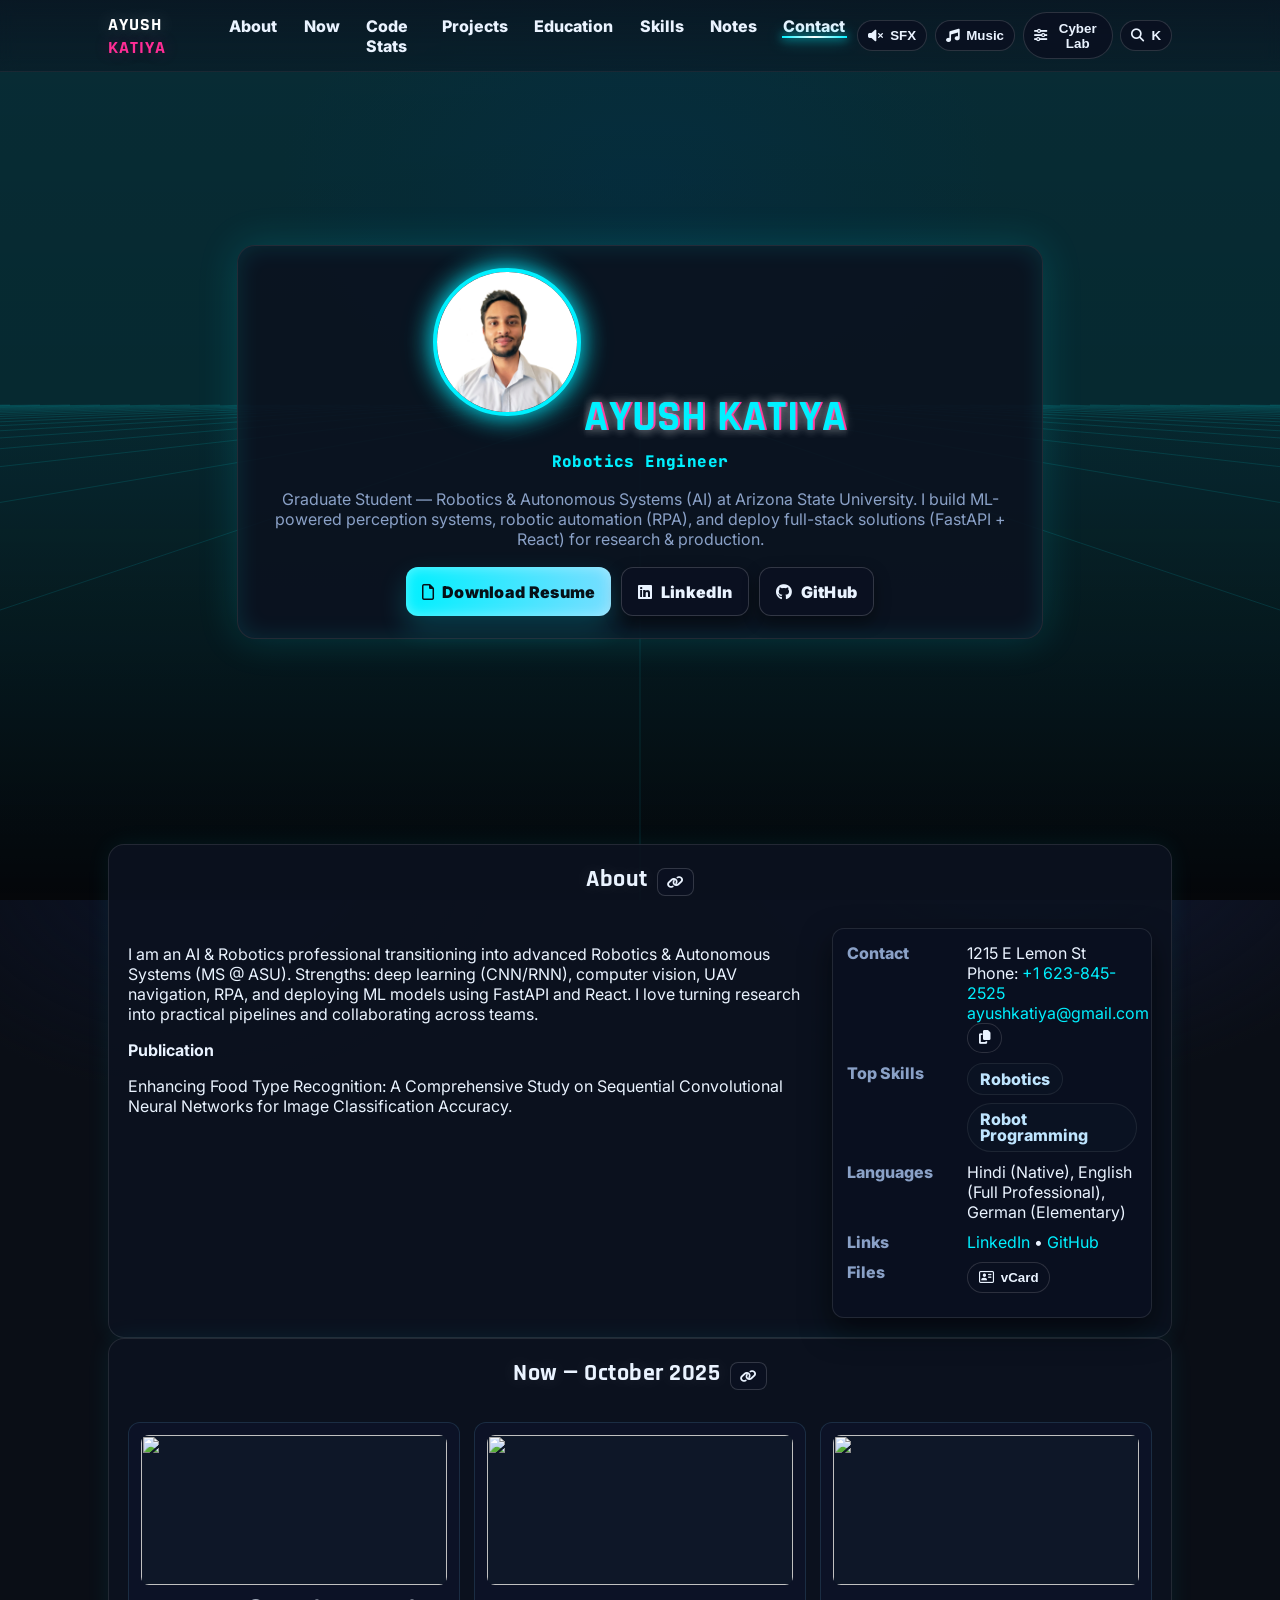
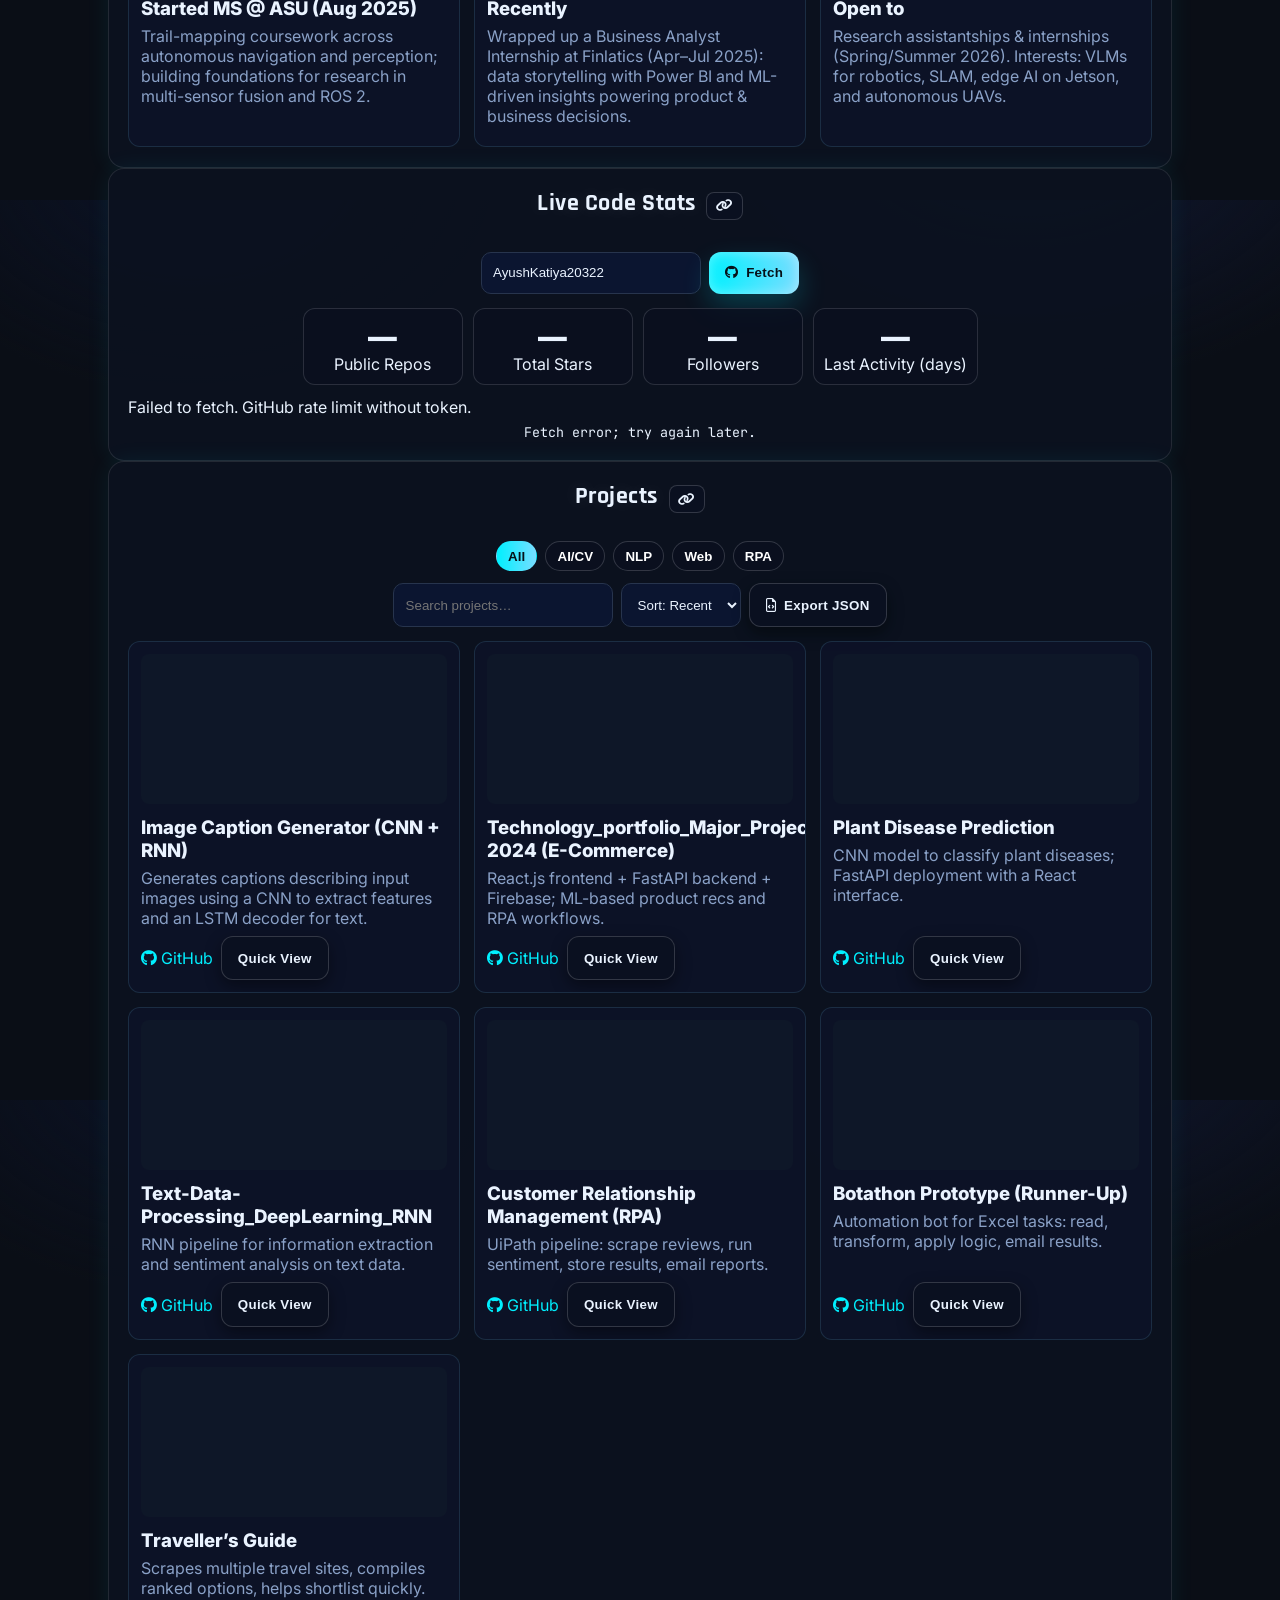
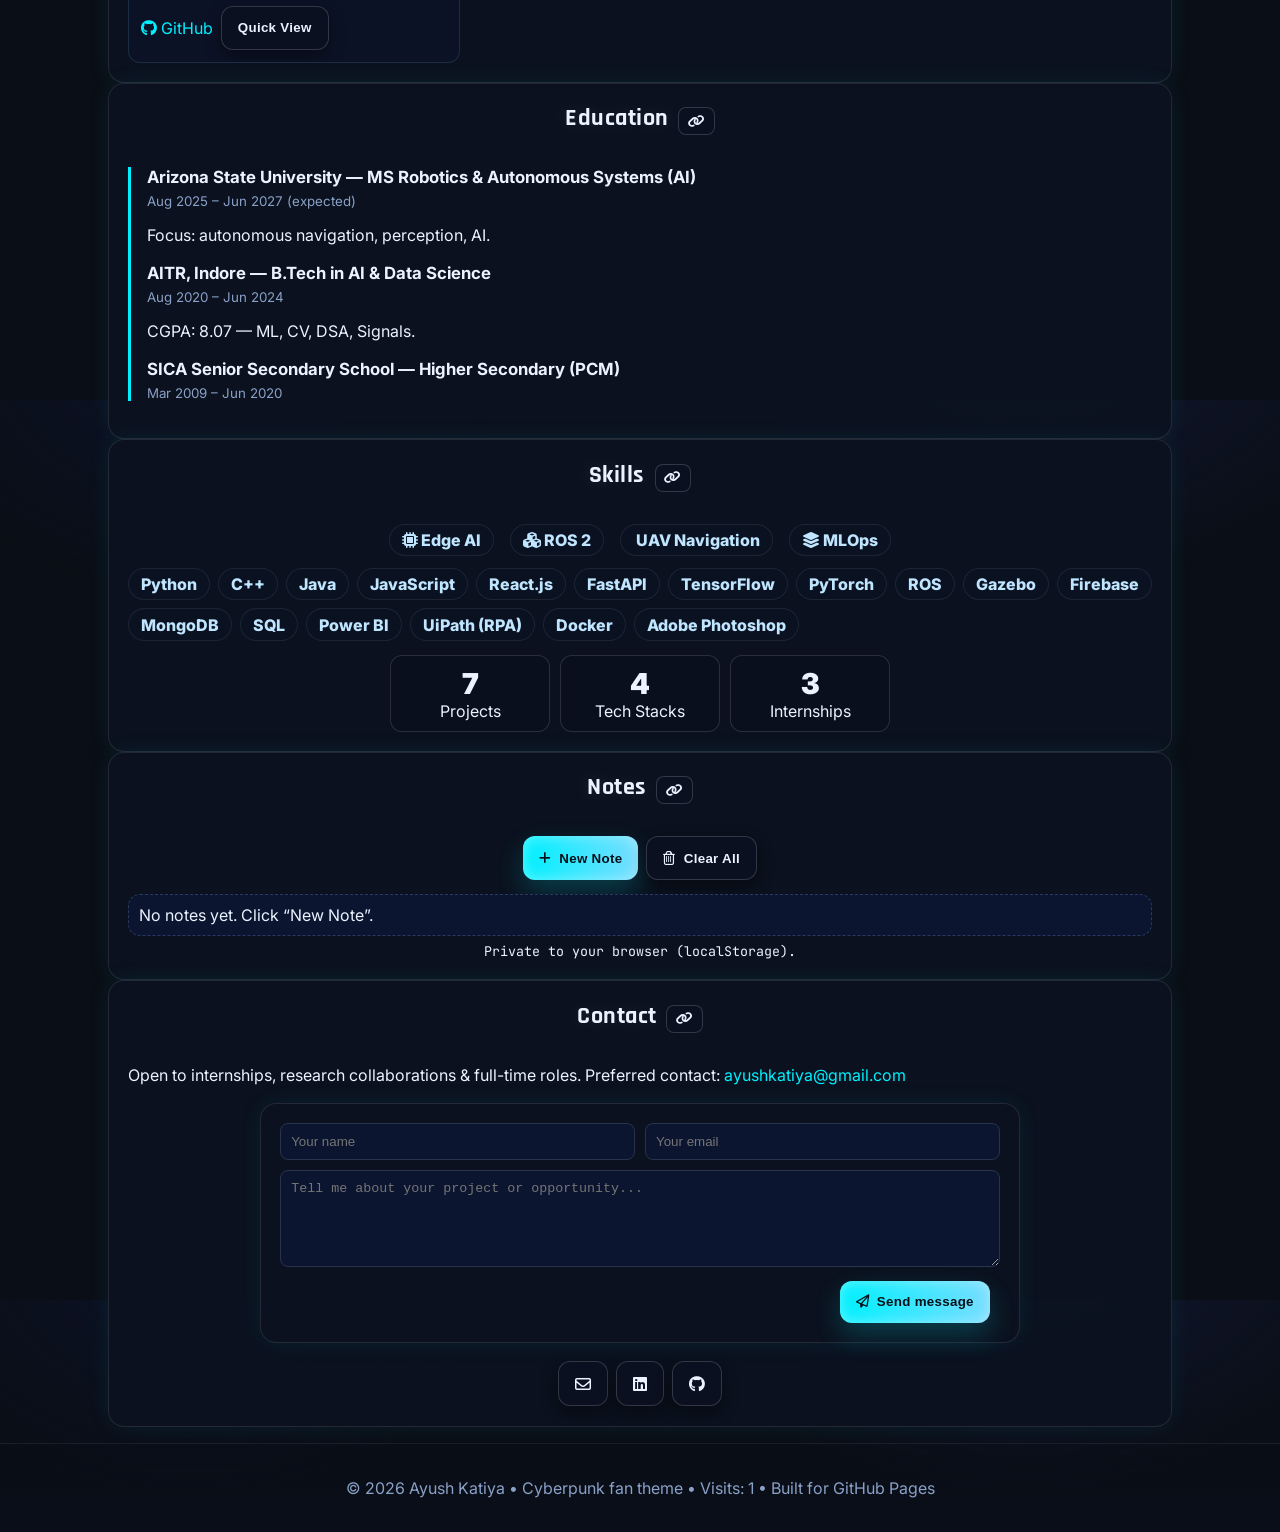
==== commit df62e59c: "Update index.html" ====
--- a/index.html
+++ b/index.html
@@ -4,7 +4,7 @@
 <meta charset="utf-8"/>
 <meta name="viewport" content="width=device-width,initial-scale=1"/>
 <title>Ayush Katiya — Cyberpunk Robotics & AI</title>
-<meta name="description" content="Ayush Katiya — MS Robotics & Autonomous Systems (AI) @ ASU. Cyberpunk interactive portfolio: AI/CV, UAVs, RPA, and full-stack ML."/>
+<meta name="description" content="Ayush Katiya — MS Robotics & Autonomous Systems (AI) @ ASU. Cyberpunk portfolio with live GitHub stats, search/sort, notes, SFX & PWA."/>
 <meta name="theme-color" content="#0a0e16">
 <link rel="preconnect" href="https://fonts.gstatic.com" crossorigin>
 <link href="https://fonts.googleapis.com/css2?family=Inter:wght@400;600;700;800&family=Rajdhani:wght@600;700&family=JetBrains+Mono:wght@400;600&display=swap" rel="stylesheet">
@@ -15,6 +15,7 @@
   --bg:#0a0e16; --bg-2:#0b1020; --text:#eaf3ff; --muted:#8aa1c7;
   --panel:#0c1220e6; --panel-b:#ffffff1a; --nav-h:72px; --r:14px;
   --a:#00f0ff; --b:#ff2d95; --c:#8b5cf6; --glow:0 0 18px #00f0ff66, 0 0 32px #00f0ff33;
+  --grid-speed:1;
 }
 body.dark{ --bg:#05070c; --bg-2:#070a14; --text:#f5f9ff; --muted:#9fb6da; --panel:#060a14e6; }
 *{box-sizing:border-box}
@@ -65,16 +66,17 @@
 body.anim section{opacity:0; transform:translateY(22px); transition:opacity .7s ease, transform .7s ease}
 body.anim section.visible{opacity:1; transform:none}
 .panel{background:var(--panel); border:1px solid var(--panel-b); border-radius:16px; padding:1.2rem; box-shadow:0 0 24px #00f0ff12}
-.section-title{text-align:center; margin-bottom:28px}
+.section-title{display:flex; align-items:center; justify-content:center; gap:.6rem; margin-bottom:28px}
 .section-title h2{margin:0 0 6px; text-shadow:0 0 18px #fff2}
-.underline{height:3px; width:180px; margin:0 auto; border-radius:999px; background:linear-gradient(90deg,var(--b),#fff,var(--a)); box-shadow:var(--glow)}
+.section-title .anchor{cursor:pointer; border:1px solid #ffffff2a; background:#0a1020; color:#eaf3ff; padding:.35rem .55rem; border-radius:8px}
+
+.underline{height:3px; width:180px; margin:6px auto 0; border-radius:999px; background:linear-gradient(90deg,var(--b),#fff,var(--a)); box-shadow:var(--glow)}
 
 .two-col{display:grid; grid-template-columns:1fr 320px; gap:20px; align-items:start}
 @media (max-width:1000px){.two-col{grid-template-columns:1fr}}
 .info-card{background:#0a1020d9; border:1px solid #ffffff1a; border-radius:12px; padding:14px; box-shadow:0 12px 30px #0008}
 .info-row{display:flex; gap:10px; align-items:flex-start; margin-bottom:10px}
 .info-label{min-width:110px; font-weight:800; color:var(--muted)}
-/* keep right column flexible for pill wrap */
 .info-row > :nth-child(2){min-width:0; flex:1 1 auto}
 .skills{display:flex; flex-wrap:wrap; gap:8px}
 .skill,.chip{display:inline-flex; align-items:center; line-height:1; padding:.45rem .75rem; border-radius:999px; background:#0a1222; color:#bfe5ff; border:1px solid #ffffff14; font-weight:800}
@@ -92,9 +94,13 @@
 .card h3{margin:0 0 6px; font-weight:800}
 .card p{flex:1; color:var(--muted); margin:0 0 8px}
 .card .meta{display:flex; gap:8px; align-items:center; flex-wrap:wrap; color:var(--muted)}
-.filters{display:flex; flex-wrap:wrap; gap:.5rem; justify-content:center; margin:-4px 0 18px}
+
+.filters{display:flex; flex-wrap:wrap; gap:.5rem; justify-content:center; margin:-4px 0 12px}
 .filter-btn{border:1px solid #ffffff2a; background:#0a1020cc; color:#fff; padding:.4rem .7rem; border-radius:999px; font-weight:800; cursor:pointer}
 .filter-btn.active{background:linear-gradient(90deg,var(--a),#7df); color:#061018; border-color:transparent}
+.controls-row{display:flex; flex-wrap:wrap; gap:8px; justify-content:center; margin-bottom:14px}
+.input{background:#0b1530; color:#eaf3ff; border:1px solid #27344d; border-radius:10px; padding:.55rem .7rem; min-width:220px}
+.select{background:#0b1530; color:#eaf3ff; border:1px solid #27344d; border-radius:10px; padding:.55rem .7rem}
 
 .counter{text-align:center; min-width:160px; border:1px solid #ffffff22; border-radius:12px; padding:10px; background:#0a1020cc}
 .counter .num{font-size:1.8rem; font-weight:900}
@@ -118,16 +124,19 @@
 .pal-i b{color:#fff}
 .pal-i[aria-selected="true"]{background:#0f1a2e; outline:2px solid #00f0ff33}
 
-/* “Cyber Lab” floating card (clickable only on card) */
+/* Cyber Lab */
 .lab{position:fixed; right:12px; top:calc(var(--nav-h) + 12px); z-index:1201; display:none; pointer-events:none}
 .lab.show{display:block}
-.lab .card{padding:12px; width:280px; pointer-events:auto}
+.lab .card{padding:12px; width:310px; pointer-events:auto}
 .lab .row{display:flex; gap:8px; align-items:center; margin:.25rem 0}
 .lab .sw{flex:1; display:flex; gap:6px}
 .lab .sw button{flex:1; padding:.4rem 0; border-radius:999px; border:1px solid #ffffff25; background:#0b1224; color:#fff; cursor:pointer; font-weight:700}
 .lab small{color:var(--muted)}
-/* hide overlays when closed so they never block clicks */
-#palette:not(.show){display:none!important}
+
+.notes{display:grid; grid-template-columns:repeat(auto-fit,minmax(260px,1fr)); gap:10px}
+.note{background:#0b1530; border:1px dashed #2a3a5f; border-radius:12px; padding:10px}
+.note textarea{width:100%; min-height:120px; background:transparent; color:#eaf3ff; border:0; outline:none; resize:vertical}
+.note .bar{display:flex; gap:6px; justify-content:flex-end}
 </style>
 
 <script type="application/ld+json">
@@ -145,29 +154,30 @@
     <ul class="links" id="navLinks">
       <li><a href="#about">About</a></li>
       <li><a href="#now">Now</a></li>
-      <li><a href="#experience">Experience</a></li>
+      <li><a href="#stats">Code Stats</a></li>
       <li><a href="#projects">Projects</a></li>
       <li><a href="#education">Education</a></li>
       <li><a href="#skills">Skills</a></li>
-      <li><a href="#certifications">Certs</a></li>
+      <li><a href="#notes">Notes</a></li>
       <li><a href="#contact">Contact</a></li>
     </ul>
     <div class="controls">
       <button class="btn-chip" id="sfx"><i class="fa-solid fa-volume-xmark"></i> SFX</button>
+      <button class="btn-chip" id="music"><i class="fa-solid fa-music"></i> Music</button>
       <button class="btn-chip" id="labBtn"><i class="fa-solid fa-sliders"></i> Cyber Lab</button>
       <button class="btn-chip" id="paletteBtn" title="Command Palette (Ctrl/Cmd+K)"><i class="fa-solid fa-magnifying-glass"></i> K</button>
       <button class="btn-chip menu-btn" id="menuBtn" aria-expanded="false" aria-controls="mobileMenu" aria-label="Open menu"><i class="fas fa-bars"></i></button>
     </div>
   </div>
   <!-- mobile -->
-  <nav class="panel" id="mobileMenu" aria-hidden="true" role="menu" style="display:none; position:absolute; top:calc(var(--nav-h) + 8px); right:12px; width:260px; z-index:1202">
+  <nav class="panel" id="mobileMenu" aria-hidden="true" role="menu" style="display:none; position:absolute; top:calc(var(--nav-h) + 8px); right:12px; width:280px; z-index:1202">
     <a class="nav-link" href="#about">About</a>
     <a class="nav-link" href="#now">Now (2025)</a>
-    <a class="nav-link" href="#experience">Experience</a>
+    <a class="nav-link" href="#stats">Code Stats</a>
     <a class="nav-link" href="#projects">Projects</a>
     <a class="nav-link" href="#education">Education</a>
     <a class="nav-link" href="#skills">Skills</a>
-    <a class="nav-link" href="#certifications">Certifications</a>
+    <a class="nav-link" href="#notes">Notes</a>
     <a class="nav-link" href="#contact">Contact</a>
     <a class="nav-link" href="resume.pdf" target="_blank" rel="noopener">Resume</a>
   </nav>
@@ -191,12 +201,12 @@
 
   <!-- ABOUT -->
   <section id="about" class="panel" aria-labelledby="about-title">
+    <div class="section-title">
+      <h2 id="about-title">About</h2>
+      <button class="anchor" data-anchor="#about" title="Copy link"><i class="fa-solid fa-link"></i></button>
+    </div>
     <div class="two-col">
       <div>
-        <div class="section-title">
-          <h2 id="about-title">About</h2>
-          <div class="underline"></div>
-        </div>
         <p>I am an AI & Robotics professional transitioning into advanced Robotics & Autonomous Systems (MS @ ASU). Strengths: deep learning (CNN/RNN), computer vision, UAV navigation, RPA, and deploying ML models using FastAPI and React. I love turning research into practical pipelines and collaborating across teams.</p>
         <div style="margin-top:14px">
           <strong>Publication</strong>
@@ -208,7 +218,8 @@
           <div>
             <div>1215 E Lemon St</div>
             <div class="small muted">Phone: <a href="tel:+16238452525">+1 623-845-2525</a></div>
-            <div><a href="mailto:ayushkatiya@gmail.com">ayushkatiya@gmail.com</a> <button class="btn-chip" id="copyEmail" title="Copy email"><i class="fa-solid fa-copy"></i></button></div>
+            <div><a href="mailto:ayushkatiya@gmail.com">ayushkatiya@gmail.com</a>
+              <button class="btn-chip" id="copyEmail" title="Copy email"><i class="fa-solid fa-copy"></i></button></div>
           </div>
         </div>
         <div class="info-row">
@@ -220,6 +231,11 @@
         </div>
         <div class="info-row"><div class="info-label">Languages</div><div><div class="small muted">Hindi (Native), English (Full Professional), German (Elementary)</div></div></div>
         <div class="info-row"><div class="info-label">Links</div><div><a href="https://www.linkedin.com/in/ayushkatiya" target="_blank" rel="me noopener">LinkedIn</a> • <a href="https://github.com/AyushKatiya20322" target="_blank" rel="me noopener">GitHub</a></div></div>
+        <div class="info-row"><div class="info-label">Files</div>
+          <div>
+            <button class="btn-chip" id="downloadVCard"><i class="fa-regular fa-address-card"></i> vCard</button>
+          </div>
+        </div>
       </aside>
     </div>
   </section>
@@ -228,7 +244,7 @@
   <section id="now" class="panel" aria-labelledby="now-title">
     <div class="section-title">
       <h2 id="now-title">Now — October 2025</h2>
-      <div class="underline"></div>
+      <button class="anchor" data-anchor="#now" title="Copy link"><i class="fa-solid fa-link"></i></button>
     </div>
     <div class="grid" role="list">
       <div class="card" role="listitem"><img class="thumb" src="https://picsum.photos/600/350?random=11" alt="" loading="lazy" decoding="async"><h3>Started MS @ ASU (Aug 2025)</h3><p>Trail-mapping coursework across autonomous navigation and perception; building foundations for research in multi-sensor fusion and ROS 2.</p></div>
@@ -237,20 +253,33 @@
     </div>
   </section>
 
-  <!-- EXPERIENCE -->
-  <section id="experience" class="panel" aria-labelledby="exp-title">
-    <div class="section-title"><h2 id="exp-title">Experience</h2><div class="underline"></div></div>
-    <div class="timeline" aria-live="polite">
-      <article class="timeline-item"><h3>Business Analyst Intern — Finlatics</h3><small>April 2025 – July 2025 (4 months)</small><p>Analyzed complex datasets using Excel & Power BI; built and deployed ML models to provide real-time insights; created interactive dashboards used by product & business teams; collaborated cross-functionally to convert analytics into action.</p></article>
-      <article class="timeline-item"><h3>Data Science Intern — Finlatics</h3><small>June 2024 – August 2024 (3 months)</small><p>Implemented predictive models and data visualizations; helped productionize analytics pipelines and improve data quality for downstream ML systems.</p></article>
-      <article class="timeline-item"><h3>Data Science Intern — ArtifIntel</h3><small>February 2022 – March 2022 (2 months)</small><p>Processed and cleaned large-scale datasets; supported R&D machine learning models and contributed code for preprocessing & model validation.</p></article>
-      <article class="timeline-item"><h3>Graphic Designer & Multimedia Creator — Freelancer</h3><small>August 2020 – November 2022</small><p>Produced branding, marketing materials and multimedia content for 30+ clients using Adobe tools, improving client engagement and visual presence.</p></article>
-    </div>
+  <!-- LIVE CODE STATS -->
+  <section id="stats" class="panel" aria-labelledby="stats-title">
+    <div class="section-title">
+      <h2 id="stats-title">Live Code Stats</h2>
+      <button class="anchor" data-anchor="#stats" title="Copy link"><i class="fa-solid fa-link"></i></button>
+    </div>
+    <div class="controls-row" style="justify-content:center">
+      <input id="ghUser" class="input" type="text" value="AyushKatiya20322" aria-label="GitHub username">
+      <button class="btn" id="refreshStats"><i class="fa-brands fa-github"></i> Fetch</button>
+    </div>
+    <div style="display:flex; gap:10px; justify-content:center; flex-wrap:wrap">
+      <div class="counter"><div class="num" id="statRepos">—</div><div class="muted small">Public Repos</div></div>
+      <div class="counter"><div class="num" id="statStars">—</div><div class="muted small">Total Stars</div></div>
+      <div class="counter"><div class="num" id="statFollowers">—</div><div class="muted small">Followers</div></div>
+      <div class="counter"><div class="num" id="statUpdated">—</div><div class="muted small">Last Activity (days)</div></div>
+    </div>
+    <div class="grid" id="latestRepos" style="margin-top:12px"></div>
+    <small class="muted mono" id="statsNote" style="display:block; text-align:center; margin-top:6px">Client-side fetch from GitHub API; rate-limited without token.</small>
   </section>
 
   <!-- PROJECTS -->
   <section id="projects" class="panel" aria-labelledby="projects-title">
-    <div class="section-title"><h2 id="projects-title">Projects</h2><div class="underline"></div></div>
+    <div class="section-title">
+      <h2 id="projects-title">Projects</h2>
+      <button class="anchor" data-anchor="#projects" title="Copy link"><i class="fa-solid fa-link"></i></button>
+    </div>
+
     <div class="filters" role="tablist" aria-label="Project filters">
       <button class="filter-btn active" data-filter="all" role="tab" aria-selected="true">All</button>
       <button class="filter-btn" data-filter="ai" role="tab">AI/CV</button>
@@ -258,51 +287,60 @@
       <button class="filter-btn" data-filter="web" role="tab">Web</button>
       <button class="filter-btn" data-filter="rpa" role="tab">RPA</button>
     </div>
+    <div class="controls-row">
+      <input id="projectSearch" class="input" type="search" placeholder="Search projects…">
+      <select id="projectSort" class="select" aria-label="Sort projects">
+        <option value="recent">Sort: Recent</option>
+        <option value="az">Sort: A → Z</option>
+        <option value="za">Sort: Z → A</option>
+      </select>
+      <button class="btn alt" id="exportProjects"><i class="fa-regular fa-file-code"></i> Export JSON</button>
+    </div>
 
     <div class="grid" id="projectGrid" aria-live="polite">
-      <article class="card" data-tags="ai,cv" data-title="Image Caption Generator (CNN + RNN)" data-img="assets/project1.png" data-github="https://github.com/AyushKatiya20322/Image-Caption-Generator" data-desc="CNN encoder + LSTM decoder; BLEU/CIDEr eval; packaged for inference.">
+      <article class="card" data-tags="ai,cv" data-title="Image Caption Generator (CNN + RNN)" data-year="2024" data-img="assets/project1.png" data-github="https://github.com/AyushKatiya20322/Image-Caption-Generator" data-desc="CNN encoder + LSTM decoder; BLEU/CIDEr eval; packaged for inference.">
         <img class="thumb" src="assets/project1.png" alt="Image Caption Generator preview" loading="lazy" decoding="async" onerror="this.src='https://picsum.photos/600/350?random=1'">
         <h3>Image Caption Generator (CNN + RNN)</h3>
         <p>Generates captions describing input images using a CNN to extract features and an LSTM decoder for text.</p>
         <div class="meta"><a href="https://github.com/AyushKatiya20322/Image-Caption-Generator" target="_blank" rel="noopener"><i class="fa-brands fa-github"></i> GitHub</a><button class="btn alt quick-view">Quick View</button></div>
       </article>
 
-      <article class="card" data-tags="web,ai" data-title="Technology Portfolio (E-Commerce)" data-img="assets/project2.png" data-github="https://github.com/AyushKatiya20322/Technology_portfolio_Major_Project_2023-2024" data-desc="React + FastAPI + Firebase; ML recommendations; RPA automation.">
+      <article class="card" data-tags="web,ai" data-title="Technology Portfolio (E-Commerce)" data-year="2024" data-img="assets/project2.png" data-github="https://github.com/AyushKatiya20322/Technology_portfolio_Major_Project_2023-2024" data-desc="React + FastAPI + Firebase; ML recommendations; RPA automation.">
         <img class="thumb" src="assets/project2.png" alt="E-Commerce project preview" loading="lazy" decoding="async" onerror="this.src='https://picsum.photos/600/350?random=2'">
         <h3>Technology_portfolio_Major_Project_2023-2024 (E-Commerce)</h3>
         <p>React.js frontend + FastAPI backend + Firebase; ML-based product recs and RPA workflows.</p>
         <div class="meta"><a href="https://github.com/AyushKatiya20322/Technology_portfolio_Major_Project_2023-2024" target="_blank" rel="noopener"><i class="fa-brands fa-github"></i> GitHub</a><button class="btn alt quick-view">Quick View</button></div>
       </article>
 
-      <article class="card" data-tags="ai,cv" data-title="Plant Disease Prediction" data-img="assets/project3.png" data-github="https://github.com/AyushKatiya20322/Plant_Disease_Prediction_Project" data-desc="CNN classifier on Kaggle datasets; FastAPI deploy; React UI.">
+      <article class="card" data-tags="ai,cv" data-title="Plant Disease Prediction" data-year="2023" data-img="assets/project3.png" data-github="https://github.com/AyushKatiya20322/Plant_Disease_Prediction_Project" data-desc="CNN classifier on Kaggle datasets; FastAPI deploy; React UI.">
         <img class="thumb" src="assets/project3.png" alt="Plant Disease Prediction preview" loading="lazy" decoding="async" onerror="this.src='https://picsum.photos/600/350?random=3'">
         <h3>Plant Disease Prediction</h3>
         <p>CNN model to classify plant diseases; FastAPI deployment with a React interface.</p>
         <div class="meta"><a href="https://github.com/AyushKatiya20322/Plant_Disease_Prediction_Project" target="_blank" rel="noopener"><i class="fa-brands fa-github"></i> GitHub</a><button class="btn alt quick-view">Quick View</button></div>
       </article>
 
-      <article class="card" data-tags="nlp,ai" data-title="Text-Data-Processing (RNN)" data-img="assets/project4.png" data-github="https://github.com/AyushKatiya20322/Text-Data-Processing_DeepLearning_RNN" data-desc="Sequence modeling & sentiment analysis with RNNs.">
+      <article class="card" data-tags="nlp,ai" data-title="Text-Data-Processing (RNN)" data-year="2022" data-img="assets/project4.png" data-github="https://github.com/AyushKatiya20322/Text-Data-Processing_DeepLearning_RNN" data-desc="Sequence modeling & sentiment analysis with RNNs.">
         <img class="thumb" src="assets/project4.png" alt="Text Data Processing preview" loading="lazy" decoding="async" onerror="this.src='https://picsum.photos/600/350?random=4'">
         <h3>Text-Data-Processing_DeepLearning_RNN</h3>
         <p>RNN pipeline for information extraction and sentiment analysis on text data.</p>
         <div class="meta"><a href="https://github.com/AyushKatiya20322/Text-Data-Processing_DeepLearning_RNN" target="_blank" rel="noopener"><i class="fa-brands fa-github"></i> GitHub</a><button class="btn alt quick-view">Quick View</button></div>
       </article>
 
-      <article class="card" data-tags="rpa,web" data-title="Customer Relationship Management (RPA)" data-img="assets/project5.png" data-github="https://github.com/AyushKatiya20322/CustomerRelationshipManagement" data-desc="UiPath + sentiment analysis + MS DB + email reporting.">
+      <article class="card" data-tags="rpa,web" data-title="Customer Relationship Management (RPA)" data-year="2022" data-img="assets/project5.png" data-github="https://github.com/AyushKatiya20322/CustomerRelationshipManagement" data-desc="UiPath + sentiment analysis + MS DB + email reporting.">
         <img class="thumb" src="assets/project5.png" alt="CRM RPA preview" loading="lazy" decoding="async" onerror="this.src='https://picsum.photos/600/350?random=5'">
         <h3>Customer Relationship Management (RPA)</h3>
         <p>UiPath pipeline: scrape reviews, run sentiment, store results, email reports.</p>
         <div class="meta"><a href="https://github.com/AyushKatiya20322/CustomerRelationshipManagement" target="_blank" rel="noopener"><i class="fa-brands fa-github"></i> GitHub</a><button class="btn alt quick-view">Quick View</button></div>
       </article>
 
-      <article class="card" data-tags="rpa" data-title="Botathon Prototype (Runner-Up)" data-img="assets/project6.png" data-github="https://github.com/AyushKatiya20322/BotathonPrototype" data-desc="Excel automation bot; competition runner-up.">
+      <article class="card" data-tags="rpa" data-title="Botathon Prototype (Runner-Up)" data-year="2021" data-img="assets/project6.png" data-github="https://github.com/AyushKatiya20322/BotathonPrototype" data-desc="Excel automation bot; competition runner-up.">
         <img class="thumb" src="assets/project6.png" alt="Botathon prototype preview" loading="lazy" decoding="async" onerror="this.src='https://picsum.photos/600/350?random=6'">
         <h3>Botathon Prototype (Runner-Up)</h3>
         <p>Automation bot for Excel tasks: read, transform, apply logic, email results.</p>
         <div class="meta"><a href="https://github.com/AyushKatiya20322/BotathonPrototype" target="_blank" rel="noopener"><i class="fa-brands fa-github"></i> GitHub</a><button class="btn alt quick-view">Quick View</button></div>
       </article>
 
-      <article class="card" data-tags="rpa,web" data-title="Traveller’s Guide" data-img="assets/project7.png" data-github="https://github.com/AyushKatiya20322/TravellersGuide" data-desc="RPA assistant to rank flights/hotels across sites.">
+      <article class="card" data-tags="rpa,web" data-title="Traveller’s Guide" data-year="2021" data-img="assets/project7.png" data-github="https://github.com/AyushKatiya20322/TravellersGuide" data-desc="RPA assistant to rank flights/hotels across sites.">
         <img class="thumb" src="assets/project7.png" alt="Traveller's guide preview" loading="lazy" decoding="async" onerror="this.src='https://picsum.photos/600/350?random=7'">
         <h3>Traveller’s Guide</h3>
         <p>Scrapes multiple travel sites, compiles ranked options, helps shortlist quickly.</p>
@@ -313,7 +351,10 @@
 
   <!-- EDUCATION -->
   <section id="education" class="panel" aria-labelledby="edu-title">
-    <div class="section-title"><h2 id="edu-title">Education</h2><div class="underline"></div></div>
+    <div class="section-title">
+      <h2 id="edu-title">Education</h2>
+      <button class="anchor" data-anchor="#education" title="Copy link"><i class="fa-solid fa-link"></i></button>
+    </div>
     <div class="timeline">
       <article class="timeline-item"><h3>Arizona State University — MS Robotics & Autonomous Systems (AI)</h3><small>Aug 2025 – Jun 2027 (expected)</small><p class="muted small">Focus: autonomous navigation, perception, AI.</p></article>
       <article class="timeline-item"><h3>AITR, Indore — B.Tech in AI & Data Science</h3><small>Aug 2020 – Jun 2024</small><p class="muted small">CGPA: 8.07 — ML, CV, DSA, Signals.</p></article>
@@ -323,7 +364,10 @@
 
   <!-- SKILLS -->
   <section id="skills" class="panel" aria-labelledby="skills-title">
-    <div class="section-title"><h2 id="skills-title">Skills</h2><div class="underline"></div></div>
+    <div class="section-title">
+      <h2 id="skills-title">Skills</h2>
+      <button class="anchor" data-anchor="#skills" title="Copy link"><i class="fa-solid fa-link"></i></button>
+    </div>
     <div style="display:flex; flex-wrap:wrap; gap:16px; justify-content:center; margin-bottom:12px">
       <div class="skill"><i class="fa-solid fa-microchip"></i>&nbsp;Edge AI</div>
       <div class="skill"><i class="fa-solid fa-cubes"></i>&nbsp;ROS 2</div>
@@ -343,22 +387,26 @@
     </div>
   </section>
 
-  <!-- CERTIFICATIONS -->
-  <section id="certifications" class="panel" aria-labelledby="cert-title">
-    <div class="section-title"><h2 id="cert-title">Certifications</h2><div class="underline"></div></div>
-    <div class="grid">
-      <div class="card"><h3>MathWorks — MATLAB Certified</h3><p class="muted small">Onramp & Advanced ML</p></div>
-      <div class="card"><h3>AWS — Cloud Practitioner</h3><p class="muted small">Cloud fundamentals</p></div>
-      <div class="card"><h3>Palo Alto — Cybersecurity Academy</h3><p class="muted small">Networking & security basics</p></div>
-      <div class="card"><h3>TCS iON — Career Edge</h3><p class="muted small">Professional readiness</p></div>
-      <div class="card"><h3>Microsoft — AI Classroom Series</h3><p class="muted small">AI fundamentals</p></div>
-      <div class="card"><h3>Blockchain Builder — MPSSDEGB FIIT</h3><p class="muted small">Blockchain basics</p></div>
-    </div>
+  <!-- NOTES / PINBOARD -->
+  <section id="notes" class="panel" aria-labelledby="notes-title">
+    <div class="section-title">
+      <h2 id="notes-title">Notes</h2>
+      <button class="anchor" data-anchor="#notes" title="Copy link"><i class="fa-solid fa-link"></i></button>
+    </div>
+    <div class="controls-row">
+      <button class="btn" id="addNote"><i class="fa-solid fa-plus"></i> New Note</button>
+      <button class="btn alt" id="clearNotes"><i class="fa-regular fa-trash-can"></i> Clear All</button>
+    </div>
+    <div class="notes" id="notesWrap"></div>
+    <small class="muted mono" style="display:block; text-align:center; margin-top:6px">Private to your browser (localStorage).</small>
   </section>
 
   <!-- CONTACT -->
   <section id="contact" class="panel" aria-labelledby="contact-title">
-    <div class="section-title"><h2 id="contact-title">Contact</h2><div class="underline"></div></div>
+    <div class="section-title">
+      <h2 id="contact-title">Contact</h2>
+      <button class="anchor" data-anchor="#contact" title="Copy link"><i class="fa-solid fa-link"></i></button>
+    </div>
     <p class="muted">Open to internships, research collaborations & full-time roles. Preferred contact: <a href="mailto:ayushkatiya@gmail.com">ayushkatiya@gmail.com</a></p>
     <div style="max-width:760px;margin:18px auto;">
       <form id="contactForm" class="panel" aria-label="Contact form">
@@ -382,7 +430,9 @@
   </section>
 </main>
 
-<footer>© <span id="y"></span> Ayush Katiya • Cyberpunk fan theme • Built for GitHub Pages</footer>
+<footer>
+  © <span id="y"></span> Ayush Katiya • Cyberpunk fan theme • Visits: <span id="visits">0</span> • Built for GitHub Pages
+</footer>
 <a id="backTop" aria-label="Back to top"><i class="fas fa-chevron-up"></i></a>
 
 <!-- Quick View Dialog -->
@@ -424,6 +474,10 @@
       </div>
     </div>
     <div class="row">
+      <small>Grid speed</small>
+      <input id="gridSpeed" type="range" min="0" max="2" step="0.1" value="1" style="flex:1">
+    </div>
+    <div class="row">
       <button class="btn-chip" id="themeToggle"><i class="fa-solid fa-circle-half-stroke"></i> Light/Dark</button>
       <button class="btn-chip" id="enableOffline"><i class="fa-solid fa-download"></i> Enable Offline</button>
     </div>
@@ -434,12 +488,13 @@
 <noscript><div style="position:fixed;bottom:8px;left:8px;background:#111;color:#fff;padding:.5rem .75rem;border-radius:8px;z-index:9999;">JavaScript is disabled — animations off, but content visible.</div></noscript>
 
 <script>
-/* ====== helpers ====== */
+/* ========= helpers & boot ========= */
 const $=s=>document.querySelector(s), $$=s=>Array.from(document.querySelectorAll(s));
 $('#y').textContent=new Date().getFullYear();
 document.addEventListener('DOMContentLoaded',()=>document.body.classList.add('anim'));
-
-/* ====== grid (synthwave perspective) ====== */
+const prefersReduced=window.matchMedia('(prefers-reduced-motion: reduce)').matches;
+
+/* ========= synthwave grid ========= */
 (function(){
   const canvas=document.getElementById('grid'); if(!canvas) return;
   const ctx=canvas.getContext('2d'); let W=innerWidth, H=innerHeight, DPR=Math.min(2,devicePixelRatio||1);
@@ -447,20 +502,16 @@
   function line(x1,y1,x2,y2,alpha=.6){ ctx.globalAlpha=alpha; ctx.beginPath(); ctx.moveTo(x1,y1); ctx.lineTo(x2,y2); ctx.stroke(); }
   let t=0; function draw(){
     ctx.clearRect(0,0,W,H);
-    // horizon glow
     const g=ctx.createLinearGradient(0,H*0.45,0,H); g.addColorStop(0,'#00f0ff22'); g.addColorStop(1,'#00f0ff00');
     ctx.fillStyle=g; ctx.fillRect(0,0,W,H);
-    // grid
     ctx.strokeStyle='#00f0ff55'; ctx.lineWidth=1;
     const horizon=H*0.45, depth=H*0.7, vanX=W/2;
-    // horizontal lines moving
     for(let i=0;i<30;i++){
-      const z=(i+t%1)*0.14+0.02; // speed
+      const z=((i+t* (parseFloat(getComputedStyle(document.documentElement).getPropertyValue('--grid-speed')) || 1))%10)/10+.02;
       const y=horizon + (depth/(z*z+0.05));
       if(y>H) continue;
       line(0,y,W,y,0.5);
     }
-    // vertical converging lines
     for(let i=-22;i<=22;i++){
       const x1=vanX + i*30, y1=horizon;
       const x2=vanX + i*1800, y2=H+100;
@@ -472,14 +523,18 @@
   addEventListener('resize',resize,{passive:true}); resize(); draw();
 })();
 
-/* ====== section reveal ====== */
+/* ========= reveal & progress ========= */
 const sections=$$('.hero, main section');
 if('IntersectionObserver' in window){
   const io=new IntersectionObserver(es=>es.forEach(e=>{ if(e.isIntersecting) e.target.classList.add('visible') }),{threshold:.18});
   sections.forEach(s=>io.observe(s));
 }else{ sections.forEach(s=>s.classList.add('visible')); }
 
-/* ====== smooth nav + active ====== */
+const backTop=$('#backTop'), progress=$('#progress');
+addEventListener('scroll',()=>{ const sc=scrollY; backTop.classList.toggle('show', sc>innerHeight); const docH=document.documentElement.scrollHeight-innerHeight; const pct=Math.max(0,Math.min(1,sc/(docH||1))); progress.style.width=(pct*100).toFixed(2)+'%'; },{passive:true});
+backTop.addEventListener('click',()=>scrollTo({top:0,behavior:'smooth'}));
+
+/* ========= nav smooth + active ========= */
 const navLinks=$$('#navLinks a');
 function scrollToId(id){
   const t=document.querySelector(id); if(!t) return;
@@ -494,33 +549,48 @@
   }),{threshold:.35});
   $$('#main section[id]').forEach(s=>so.observe(s));
 }
-
-/* ====== mobile menu ====== */
+/* mobile menu */
 const menuBtn=$('#menuBtn'), mobileMenu=$('#mobileMenu');
 menuBtn?.addEventListener('click',()=>{ const open=mobileMenu.style.display==='block'; mobileMenu.style.display=open?'none':'block'; mobileMenu.setAttribute('aria-hidden', String(open)); menuBtn.setAttribute('aria-expanded', String(!open)); });
 document.addEventListener('click',e=>{ if(!mobileMenu||!menuBtn) return; const within=e.target.closest('#mobileMenu')||e.target.closest('#menuBtn'); if(!within&&mobileMenu.style.display==='block'){ mobileMenu.style.display='none'; mobileMenu.setAttribute('aria-hidden','true'); menuBtn.setAttribute('aria-expanded','false'); } });
 
-/* ====== typing effect (mono) ====== */
-const prefersReduced=window.matchMedia('(prefers-reduced-motion: reduce)').matches;
+/* ========= typing effect ========= */
 const typingEl=$('#typing'); const roles=["AI Researcher","Robotics Engineer","ML Enthusiast","UAV Navigation & CV"]; let ri=0, ci=0;
 function typeLoop(){ if(!typingEl) return; const r=roles[ri]; typingEl.textContent=r.slice(0,ci); ci++; if(ci<=r.length) setTimeout(typeLoop, prefersReduced?0:75); else setTimeout(eraseLoop, prefersReduced?250:1100); }
 function eraseLoop(){ if(!typingEl) return; const r=roles[ri]; typingEl.textContent=r.slice(0,ci); ci--; if(ci>=0) setTimeout(eraseLoop, prefersReduced?0:28); else { ri=(ri+1)%roles.length; setTimeout(typeLoop, prefersReduced?0:260); } }
 typeLoop();
 
-/* ====== progress + back-to-top ====== */
-const backTop=$('#backTop'), progress=$('#progress');
-addEventListener('scroll',()=>{ const sc=scrollY; backTop.classList.toggle('show', sc>innerHeight); const docH=document.documentElement.scrollHeight-innerHeight; const pct=Math.max(0,Math.min(1,sc/(docH||1))); progress.style.width=(pct*100).toFixed(2)+'%'; },{passive:true});
-backTop.addEventListener('click',()=>scrollTo({top:0,behavior:'smooth'}));
-
-/* ====== SFX (beeps) ====== */
-let audioCtx, masterGain, sfxOn=false;
-function ensureAudio(){ if(audioCtx) return true; try{ audioCtx=new (window.AudioContext||window.webkitAudioContext)(); masterGain=audioCtx.createGain(); masterGain.gain.value=0.18; masterGain.connect(audioCtx.destination); return true; }catch(e){ console.warn('Audio init failed',e); return false; } }
+/* ========= SFX & music (gesture-safe) ========= */
+let audioCtx, masterGain, sfxOn=false, musicOn=false, loopNodes=[];
+function ensureAudio(){ if(audioCtx) return true; try{ audioCtx=new (window.AudioContext||window.webkitAudioContext)(); masterGain=audioCtx.createGain(); masterGain.gain.value=0.16; masterGain.connect(audioCtx.destination); return true; }catch(e){ console.warn('Audio init failed',e); return false; } }
 async function resumeAudio(){ try{ if(!audioCtx) ensureAudio(); if(audioCtx && audioCtx.state==='suspended') await audioCtx.resume(); }catch{} }
 document.addEventListener('pointerdown',async()=>{ ensureAudio(); await resumeAudio(); },{once:true});
 function beep(freq=920, dur=.12, type='square'){ if(!audioCtx||!sfxOn) return; const o=audioCtx.createOscillator(), g=audioCtx.createGain(); o.type=type; o.frequency.value=freq; g.gain.value=.0001; o.connect(g); g.connect(masterGain); o.start(); g.gain.exponentialRampToValueAtTime(.24,audioCtx.currentTime+.01); g.gain.exponentialRampToValueAtTime(.0001,audioCtx.currentTime+dur); o.stop(audioCtx.currentTime+dur+.02); }
 const sfxBtn=$('#sfx'); sfxBtn.addEventListener('click',async()=>{ ensureAudio(); await resumeAudio(); sfxOn=!sfxOn; sfxBtn.innerHTML = sfxOn? '<i class="fa-solid fa-volume-high"></i> SFX':'<i class="fa-solid fa-volume-xmark"></i> SFX'; if(sfxOn) beep(1046,.09,'sawtooth'); });
 
-/* ====== Cyber Lab ====== */
+function startMusic(){
+  if(!audioCtx || musicOn) return;
+  musicOn=true;
+  const tempo=88; // bpm
+  // pad
+  const pad=audioCtx.createOscillator(), pG=audioCtx.createGain(); pad.type='sawtooth'; pad.frequency.value=220; pG.gain.value=.0001; pad.connect(pG); pG.connect(masterGain); pad.start();
+  pG.gain.exponentialRampToValueAtTime(.06, audioCtx.currentTime+.4);
+  // arpeggio
+  const seq=[261.63, 329.63, 392.00, 329.63]; // C E G E
+  let i=0;
+  const tick=()=>{ if(!musicOn) return; const o=audioCtx.createOscillator(), g=audioCtx.createGain(); o.type='triangle'; o.frequency.value=seq[i%seq.length]; g.gain.value=.0001; o.connect(g); g.connect(masterGain); o.start(); g.gain.exponentialRampToValueAtTime(.18, audioCtx.currentTime+.01); g.gain.exponentialRampToValueAtTime(.0001, audioCtx.currentTime+.25); o.stop(audioCtx.currentTime+.28); i++; loopNodes[1]=setTimeout(tick, (60/tempo)*1000); };
+  loopNodes[0]=pad; loopNodes[1]=setTimeout(tick, 10);
+}
+function stopMusic(){
+  musicOn=false;
+  if(loopNodes[0]?.stop){ try{ loopNodes[0].stop(); }catch{} }
+  if(loopNodes[1]) clearTimeout(loopNodes[1]);
+  loopNodes=[];
+}
+const musicBtn=$('#music');
+musicBtn.addEventListener('click', async ()=>{ ensureAudio(); await resumeAudio(); if(musicOn){ stopMusic(); musicBtn.innerHTML='<i class="fa-solid fa-music"></i> Music'; } else { startMusic(); musicBtn.innerHTML='<i class="fa-solid fa-pause"></i> Music'; if(sfxOn) beep(660); } });
+
+/* ========= Cyber Lab ========= */
 const lab=$('#lab'), labBtn=$('#labBtn'); labBtn.addEventListener('click',()=> lab.classList.toggle('show'));
 const themeToggle=$('#themeToggle');
 function setAccent(which){
@@ -534,30 +604,104 @@
 function applyTheme(dark){ document.body.classList.toggle('dark', dark); localStorage.setItem('theme', dark?'dark':'light'); if(sfxOn) beep(620); }
 applyTheme(localStorage.getItem('theme')==='dark');
 themeToggle.addEventListener('click',()=> applyTheme(!document.body.classList.contains('dark')));
-
-/* ====== anchors & email copy ====== */
-$('#copyEmail')?.addEventListener('click',async()=>{ try{ await navigator.clipboard.writeText('ayushkatiya@gmail.com'); $('#copyEmail').innerHTML='<i class="fa-solid fa-check"></i>'; setTimeout(()=> $('#copyEmail').innerHTML='<i class="fa-solid fa-copy"></i>',1400); if(sfxOn) beep(760);}catch{} });
-
-/* ====== filters ====== */
-const filterBtns=$$('.filter-btn'), cards=$$('#projectGrid .card');
-function applyFilter(tag){ filterBtns.forEach(b=> b.classList.toggle('active', b.dataset.filter===tag || (tag==='all'&&b.dataset.filter==='all'))); cards.forEach(card=>{ const tags=(card.getAttribute('data-tags')||'').split(',').map(s=>s.trim()); const show=tag==='all'||tags.includes(tag); card.style.display=show?'':'none'; }); if(sfxOn) beep(740); }
-filterBtns.forEach(btn=> btn.addEventListener('click', ()=> applyFilter(btn.dataset.filter)));
+const gridSpeed=$('#gridSpeed'); const savedSpeed=localStorage.getItem('grid-speed'); if(savedSpeed){ gridSpeed.value=savedSpeed; document.documentElement.style.setProperty('--grid-speed', savedSpeed); }
+gridSpeed.addEventListener('input', e=>{ document.documentElement.style.setProperty('--grid-speed', e.target.value); localStorage.setItem('grid-speed', e.target.value); if(sfxOn) beep(520); });
+
+/* ========= anchors copy ========= */
+$$('.anchor').forEach(a=> a.addEventListener('click', ()=>{ const id=a.dataset.anchor||''; const url=location.origin+location.pathname+id; navigator.clipboard.writeText(url).then(()=>{ a.innerHTML='<i class="fa-solid fa-check"></i>'; setTimeout(()=> a.innerHTML='<i class="fa-solid fa-link"></i>',1200); if(sfxOn) beep(780); }); }));
+
+/* ========= email copy & vCard ========= */
+$('#copyEmail')?.addEventListener('click', async ()=>{ try{ await navigator.clipboard.writeText('ayushkatiya@gmail.com'); $('#copyEmail').innerHTML='<i class="fa-solid fa-check"></i>'; setTimeout(()=> $('#copyEmail').innerHTML='<i class="fa-solid fa-copy"></i>',1400); if(sfxOn) beep(760);}catch{} });
+$('#downloadVCard')?.addEventListener('click', ()=>{
+  const vcf = [
+    'BEGIN:VCARD','VERSION:3.0',
+    'FN:Ayush Katiya','N:Katiya;Ayush;;;',
+    'EMAIL;type=INTERNET;type=WORK;pref=1:ayushkatiya@gmail.com',
+    'TEL;type=CELL:+16238452525',
+    'ADR;type=HOME:;;1215 E Lemon St;Tempe;AZ;;USA',
+    'URL:https://ayushkatiya20322.github.io',
+    'ORG:ASU;Robotics & Autonomous Systems','TITLE:AI Researcher / Robotics Engineer',
+    'END:VCARD'
+  ].join('\\n');
+  const blob=new Blob([vcf],{type:'text/vcard'}); const url=URL.createObjectURL(blob);
+  const a=document.createElement('a'); a.href=url; a.download='Ayush-Katiya.vcf'; document.body.appendChild(a); a.click(); a.remove(); setTimeout(()=>URL.revokeObjectURL(url),500);
+  if(sfxOn) beep(640);
+});
+
+/* ========= visits counter ========= */
+const visitsEl=$('#visits'); const v=Number(localStorage.getItem('visits')||0)+1; localStorage.setItem('visits', v); visitsEl.textContent=v.toString();
+
+/* ========= filters, search, sort, export ========= */
+const filterBtns=$$('.filter-btn'); const cards=$$('#projectGrid .card');
+function showCards(list){ const grid=$('#projectGrid'); grid.innerHTML=''; list.forEach(c=>grid.appendChild(c)); }
+function applyFilter(tag){ filterBtns.forEach(b=> b.classList.toggle('active', b.dataset.filter===tag || (tag==='all'&&b.dataset.filter==='all'))); const list=cards.filter(card=>{ const tags=(card.dataset.tags||'').split(',').map(s=>s.trim()); return tag==='all'||tags.includes(tag); }); showCards(list); if(sfxOn) beep(740); }
+filterBtns.forEach(btn=> btn.addEventListener('click', ()=>{ const tag=btn.dataset.filter; applyFilter(tag); history.replaceState({},'', '#projects?tag='+encodeURIComponent(tag)); }));
 if(location.hash.startsWith('#projects') && location.hash.includes('tag=')){ const tag=decodeURIComponent(location.hash.split('tag=')[1]||'all'); applyFilter(tag); }
 
-/* ====== quick view dialog ====== */
+const searchInput=$('#projectSearch'); const sortSel=$('#projectSort');
+function score(q,s){ q=q.toLowerCase(); s=s.toLowerCase(); if(!q) return 1; const i=s.indexOf(q); if(i===0) return 3; if(i>0) return 2; let qi=0; for(let si=0;si<s.length&&qi<q.length;si++){ if(s[si]===q[qi]) qi++; } return qi===q.length?1.5:0; }
+function filterSearchSort(){
+  let list=[...cards];
+  // tag from active btn
+  const activeTag=(filterBtns.find(b=>b.classList.contains('active'))?.dataset.filter)||'all';
+  if(activeTag!=='all'){ list=list.filter(c=> (c.dataset.tags||'').split(',').map(s=>s.trim()).includes(activeTag)); }
+  // search
+  const q=(searchInput.value||'').trim();
+  if(q){ list=list.map(c=>({c, s: score(q, (c.dataset.title||'') + ' ' + (c.querySelector('p')?.textContent||''))})).filter(x=>x.s>0).sort((a,b)=>b.s-a.s).map(x=>x.c); }
+  // sort
+  const mode=sortSel.value;
+  if(mode==='az') list.sort((a,b)=> (a.dataset.title||'').localeCompare(b.dataset.title||''));
+  if(mode==='za') list.sort((a,b)=> (b.dataset.title||'').localeCompare(a.dataset.title||''));
+  if(mode==='recent') list.sort((a,b)=> (parseInt(b.dataset.year||'0') - parseInt(a.dataset.year||'0')));
+  showCards(list);
+}
+searchInput.addEventListener('input', ()=>{ filterSearchSort(); if(sfxOn) beep(520); });
+sortSel.addEventListener('change', ()=>{ filterSearchSort(); if(sfxOn) beep(520); });
+
+$('#exportProjects').addEventListener('click', ()=>{
+  const data = $$('#projectGrid .card').map(c=>({
+    title:c.dataset.title, tags:(c.dataset.tags||'').split(',').map(s=>s.trim()),
+    year:c.dataset.year, desc:c.dataset.desc, github:c.dataset.github, img:c.dataset.img
+  }));
+  const blob=new Blob([JSON.stringify(data,null,2)],{type:'application/json'});
+  const url=URL.createObjectURL(blob); const a=document.createElement('a');
+  a.href=url; a.download='projects.json'; document.body.appendChild(a); a.click(); a.remove(); setTimeout(()=>URL.revokeObjectURL(url),500);
+  if(sfxOn) beep(600);
+});
+
+/* ========= quick view dialog ========= */
 const dlg=$('#projectDialog'), dlgClose=$('#dialogClose');
 $$('.quick-view').forEach(btn=> btn.addEventListener('click', ()=>{ const card=btn.closest('.card'); if(!card||!dlg) return; $('#dialogTitle').textContent=card.dataset.title||'Project'; $('#dialogImg').src=card.dataset.img||card.querySelector('img')?.src||''; $('#dialogImg').alt=(card.dataset.title||'Project')+' preview'; $('#dialogDesc').textContent=card.dataset.desc||card.querySelector('p')?.textContent||''; $('#dialogGithub').href=card.dataset.github||'#'; dlg.showModal(); if(sfxOn) beep(600); }));
 dlgClose?.addEventListener('click', ()=> dlg?.close());
 dlg?.addEventListener('click', e=>{ if(e.target===dlg) dlg.close(); });
 
-/* ====== counters ====== */
+/* ========= counters ========= */
 const counters=$$('[data-counter]');
 if('IntersectionObserver' in window){
   const ctrIO=new IntersectionObserver(es=>es.forEach(en=>{ if(en.isIntersecting){ const el=en.target; const goal=Number(el.dataset.counter)||Number(el.textContent)||0; const start=performance.now(); const dur=900; const step=t=>{ const p=Math.min(1,(t-start)/dur); el.textContent=Math.round(goal*p); if(p<1) requestAnimationFrame(step); }; requestAnimationFrame(step); ctrIO.unobserve(el); } }),{threshold:.6});
   counters.forEach(c=> ctrIO.observe(c));
 }
 
-/* ====== contact form ====== */
+/* ========= notes (localStorage) ========= */
+const notesWrap=$('#notesWrap'); const addNoteBtn=$('#addNote'); const clearNotesBtn=$('#clearNotes');
+function loadNotes(){ try{ return JSON.parse(localStorage.getItem('ak-notes')||'[]'); }catch{ return []; } }
+function saveNotes(arr){ localStorage.setItem('ak-notes', JSON.stringify(arr)); }
+function renderNotes(){
+  const arr=loadNotes(); notesWrap.innerHTML='';
+  if(!arr.length){ const n=document.createElement('div'); n.className='note'; n.innerHTML='<div class="muted">No notes yet. Click “New Note”.</div>'; notesWrap.appendChild(n); return; }
+  arr.forEach((text, idx)=>{
+    const n=document.createElement('div'); n.className='note';
+    n.innerHTML = '<textarea>'+ (text||'') +'</textarea><div class="bar"><button class="btn-chip save"><i class="fa-regular fa-floppy-disk"></i></button><button class="btn-chip del"><i class="fa-regular fa-trash-can"></i></button></div>';
+    n.querySelector('.save').addEventListener('click', ()=>{ const cur=loadNotes(); cur[idx]=n.querySelector('textarea').value; saveNotes(cur); if(sfxOn) beep(740); });
+    n.querySelector('.del').addEventListener('click', ()=>{ const cur=loadNotes(); cur.splice(idx,1); saveNotes(cur); renderNotes(); if(sfxOn) beep(520); });
+    notesWrap.appendChild(n);
+  });
+}
+renderNotes();
+addNoteBtn.addEventListener('click', ()=>{ const cur=loadNotes(); cur.unshift(''); saveNotes(cur); renderNotes(); if(sfxOn) beep(780); });
+clearNotesBtn.addEventListener('click', ()=>{ if(confirm('Clear all notes?')){ saveNotes([]); renderNotes(); if(sfxOn) beep(500); }});
+
+/* ========= contact form ========= */
 const FORM_ENDPOINT=''; const contactForm=$('#contactForm'), formStatus=$('#formStatus');
 contactForm?.addEventListener('submit', async e=>{
   e.preventDefault(); if($('#website')?.value){ formStatus.textContent='Detected as bot.'; return; }
@@ -577,7 +721,7 @@
   finally{ setTimeout(()=> formStatus.textContent='', 5000); }
 });
 
-/* ====== command palette ====== */
+/* ========= command palette ========= */
 const palette=$('#palette'), palInput=$('#palInput'), palList=$('#palList'), palClose=$('#palClose'), paletteBtn=$('#paletteBtn');
 const items=[
   ...$$('main section[id]').map(s=>({type:'section',title:s.querySelector('h2')?.textContent?.trim()||s.id, href:'#'+s.id})),
@@ -586,10 +730,9 @@
 function openPal(){ palette.classList.add('show'); palInput.value=''; render(items); palInput.focus(); }
 function closePal(){ palette.classList.remove('show'); }
 paletteBtn.addEventListener('click', openPal); palClose.addEventListener('click', closePal);
-function score(q,s){ q=q.toLowerCase(); s=s.toLowerCase(); if(!q) return 1; const i=s.indexOf(q); if(i===0) return 3; if(i>0) return 2; let qi=0; for(let si=0;si<s.length && qi<q.length;si++){ if(s[si]===q[qi]) qi++; } return qi===q.length?1.5:0; }
 function highlight(q,s){ if(!q) return s; const i=s.toLowerCase().indexOf(q.toLowerCase()); return i<0?s:s.slice(0,i)+'<b>'+s.slice(i,i+q.length)+'</b>'+s.slice(i+q.length); }
 function render(list){ palList.innerHTML=''; list.slice(0,60).forEach((it,i)=>{ const div=document.createElement('div'); div.className='pal-i'; div.setAttribute('role','option'); div.setAttribute('aria-selected', String(i===0)); div.dataset.href=it.href; div.dataset.filter=it.filter||''; div.innerHTML=(it.type==='project'?'🚀':'#')+'&nbsp;'+(it._hl||it.title); palList.appendChild(div); }); }
-palInput.addEventListener('input',()=>{ const q=palInput.value.trim(); const scored=items.map(it=>({...it,_sc:score(q, it.title), _hl:highlight(q,it.title)})).filter(x=>x._sc>0).sort((a,b)=>b._sc-a._sc); render(scored); });
+palInput.addEventListener('input',()=>{ const q=palInput.value.trim(); const scored=items.map(it=>({ ...it, _sc:(function(q,s){ q=q.toLowerCase(); s=(s||'').toLowerCase(); if(!q) return 1; const i=s.indexOf(q); if(i===0) return 3; if(i>0) return 2; let qi=0; for(let si=0;si<s.length&&qi<q.length;si++){ if(s[si]===q[qi]) qi++; } return qi===q.length?1.5:0; })(q,it.title), _hl:highlight(q,it.title) })).filter(x=>x._sc>0).sort((a,b)=>b._sc-a._sc); render(scored); });
 palList.addEventListener('click',e=>{ const row=e.target.closest('.pal-i'); if(!row) return; if(row.dataset.filter){ applyFilter(row.dataset.filter); location.hash='#projects?tag='+encodeURIComponent(row.dataset.filter); } else { scrollToId(row.dataset.href); } closePal(); if(sfxOn) beep(800); });
 let sel=0; function updateSel(n){ const rows=[...palList.children]; if(!rows.length) return; rows.forEach(r=>r.setAttribute('aria-selected','false')); sel=(n+rows.length)%rows.length; rows[sel].setAttribute('aria-selected','true'); rows[sel].scrollIntoView({block:'nearest'}); }
 addEventListener('keydown',e=>{
@@ -603,12 +746,50 @@
   }
 });
 
-/* ====== tiny PWA ====== */
+/* ========= GitHub live stats ========= */
+const ghInput=$('#ghUser'), statRepos=$('#statRepos'), statStars=$('#statStars'), statFollowers=$('#statFollowers'), statUpdated=$('#statUpdated'), reposWrap=$('#latestRepos'), refreshStats=$('#refreshStats'), statsNote=$('#statsNote');
+async function fetchJSON(url){ const r=await fetch(url, {headers:{'Accept':'application/vnd.github+json'}}); if(!r.ok) throw new Error('HTTP '+r.status); return r.json(); }
+async function loadStats(){
+  const user=(ghInput.value||'').trim(); if(!user){ return; }
+  statRepos.textContent=statStars.textContent=statFollowers.textContent=statUpdated.textContent='…'; reposWrap.innerHTML='';
+  try{
+    const u = await fetchJSON(`https://api.github.com/users/${user}`);
+    statRepos.textContent = u.public_repos ?? '0';
+    statFollowers.textContent = u.followers ?? '0';
+    const repos = await fetchJSON(`https://api.github.com/users/${user}/repos?per_page=100&sort=updated`);
+    const stars = repos.reduce((a,r)=>a+(r.stargazers_count||0),0);
+    statStars.textContent = stars.toString();
+    // last activity in days (from updated_at of most recent repo)
+    const last = repos[0]?.updated_at ? new Date(repos[0].updated_at) : null;
+    statUpdated.textContent = last ? Math.max(0, Math.round((Date.now()-last.getTime())/86400000)).toString() : '—';
+    // show 4 latest repos
+    repos.slice(0,4).forEach(r=>{
+      const div=document.createElement('div'); div.className='card';
+      div.innerHTML = `
+        <h3 style="margin:0 0 6px">${r.name}</h3>
+        <p class="muted" style="margin:0 0 8px">${r.description||'No description'}</p>
+        <div class="meta"><span>★ ${r.stargazers_count}</span><span>⟳ ${r.forks_count}</span><span class="mono">${(r.language||'')}</span></div>
+        <div style="margin-top:8px"><a class="btn alt" href="${r.html_url}" target="_blank" rel="noopener"><i class="fa-brands fa-github"></i> Open</a></div>
+      `;
+      reposWrap.appendChild(div);
+    });
+    statsNote.textContent = `Updated from GitHub @ ${new Date().toLocaleTimeString()}.`;
+    if(sfxOn) beep(700);
+  }catch(e){
+    statRepos.textContent=statStars.textContent=statFollowers.textContent=statUpdated.textContent='—';
+    reposWrap.innerHTML='<div class="muted">Failed to fetch. GitHub rate limit without token.</div>';
+    statsNote.textContent='Fetch error; try again later.';
+  }
+}
+$('#refreshStats').addEventListener('click', loadStats);
+loadStats(); // initial try; will gracefully fail if offline
+
+/* ========= tiny PWA ========= */
 const enableOfflineBtn=$('#enableOffline');
 enableOfflineBtn?.addEventListener('click', ()=>{
   if(!('serviceWorker' in navigator)){ alert('Service Worker not supported in this browser.'); return; }
   const swCode=`
-    const CACHE='ak-cyberpunk-v1';
+    const CACHE='ak-cyberpunk-v2';
     const ASSETS=['./','index.html','assets/profile.jpg','assets/project1.png','assets/project2.png','assets/project3.png','assets/project4.png','assets/project5.png','assets/project6.png','assets/project7.png','resume.pdf'];
     self.addEventListener('install',e=>{ e.waitUntil(caches.open(CACHE).then(c=>c.addAll(ASSETS)).then(()=>self.skipWaiting())); });
     self.addEventListener('activate',e=>{ e.waitUntil(caches.keys().then(keys=>Promise.all(keys.filter(k=>k!==CACHE).map(k=>caches.delete(k))))); self.clients.claim(); });
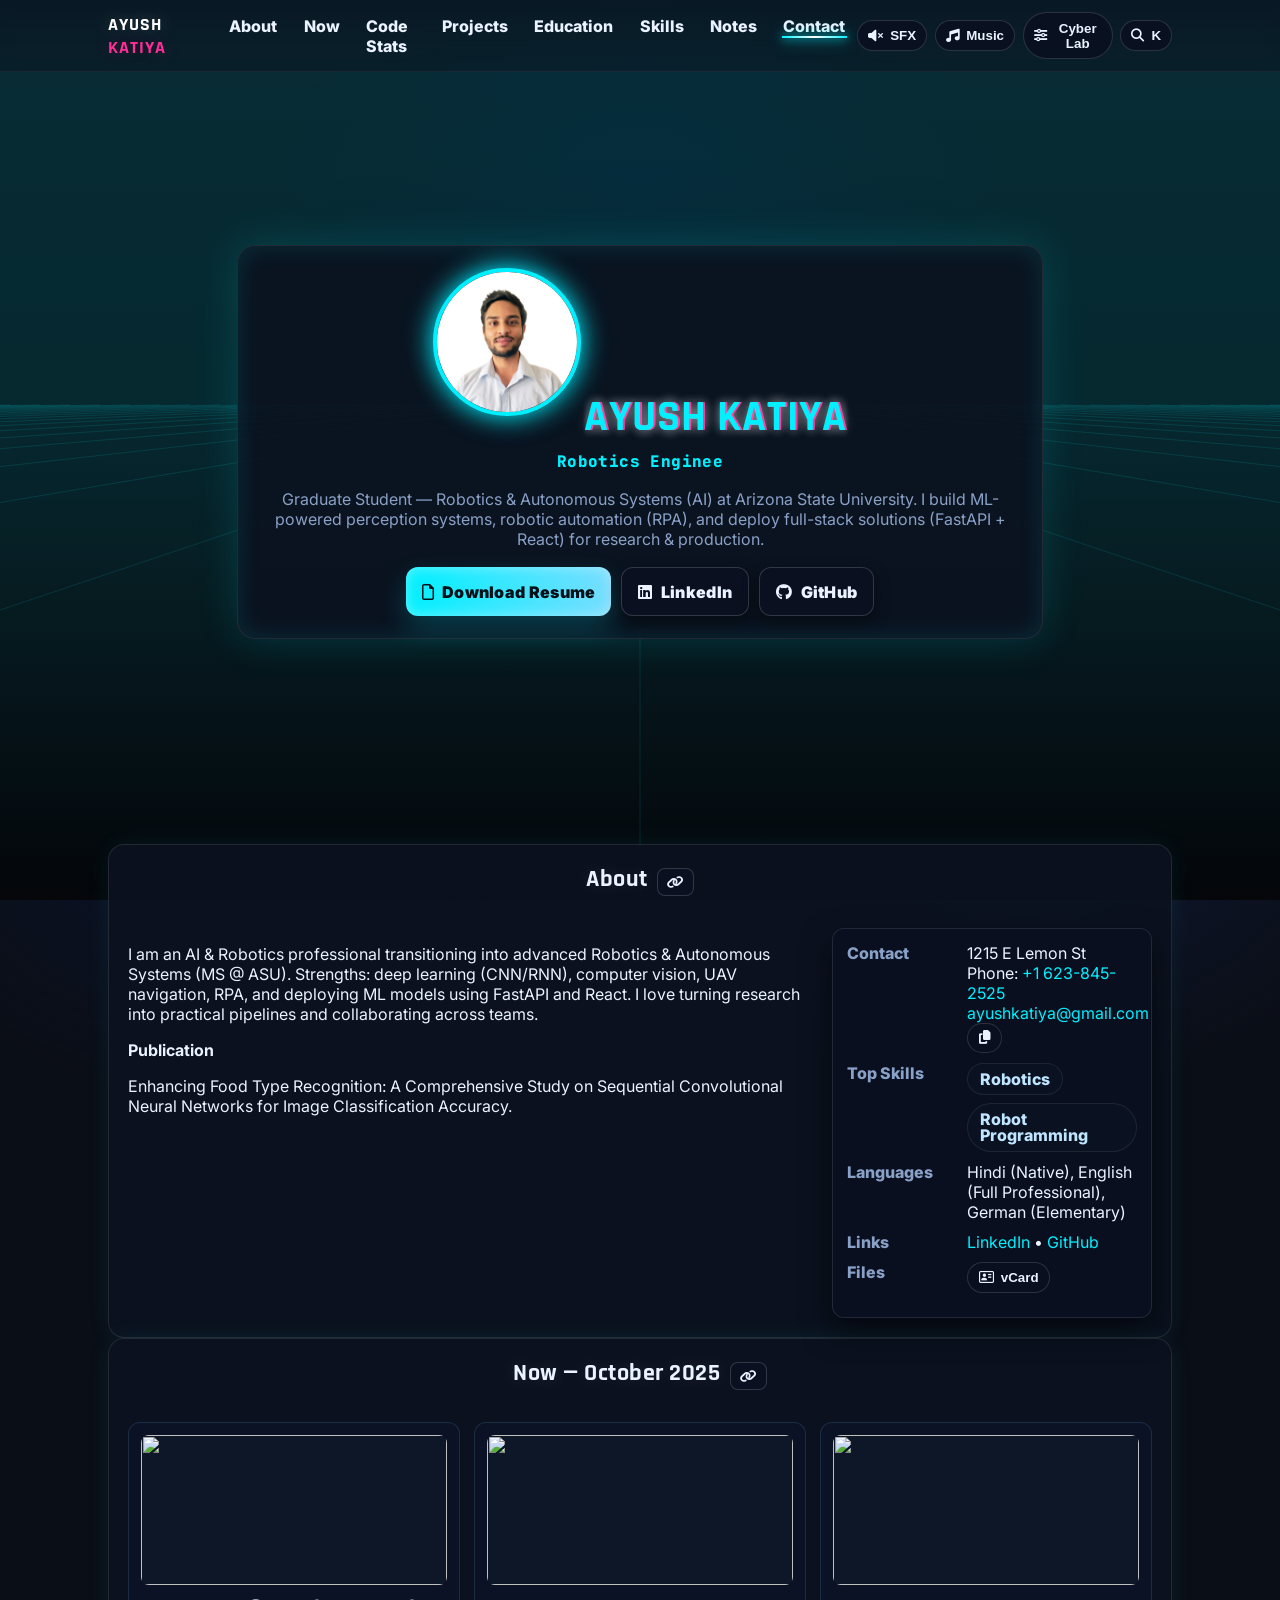
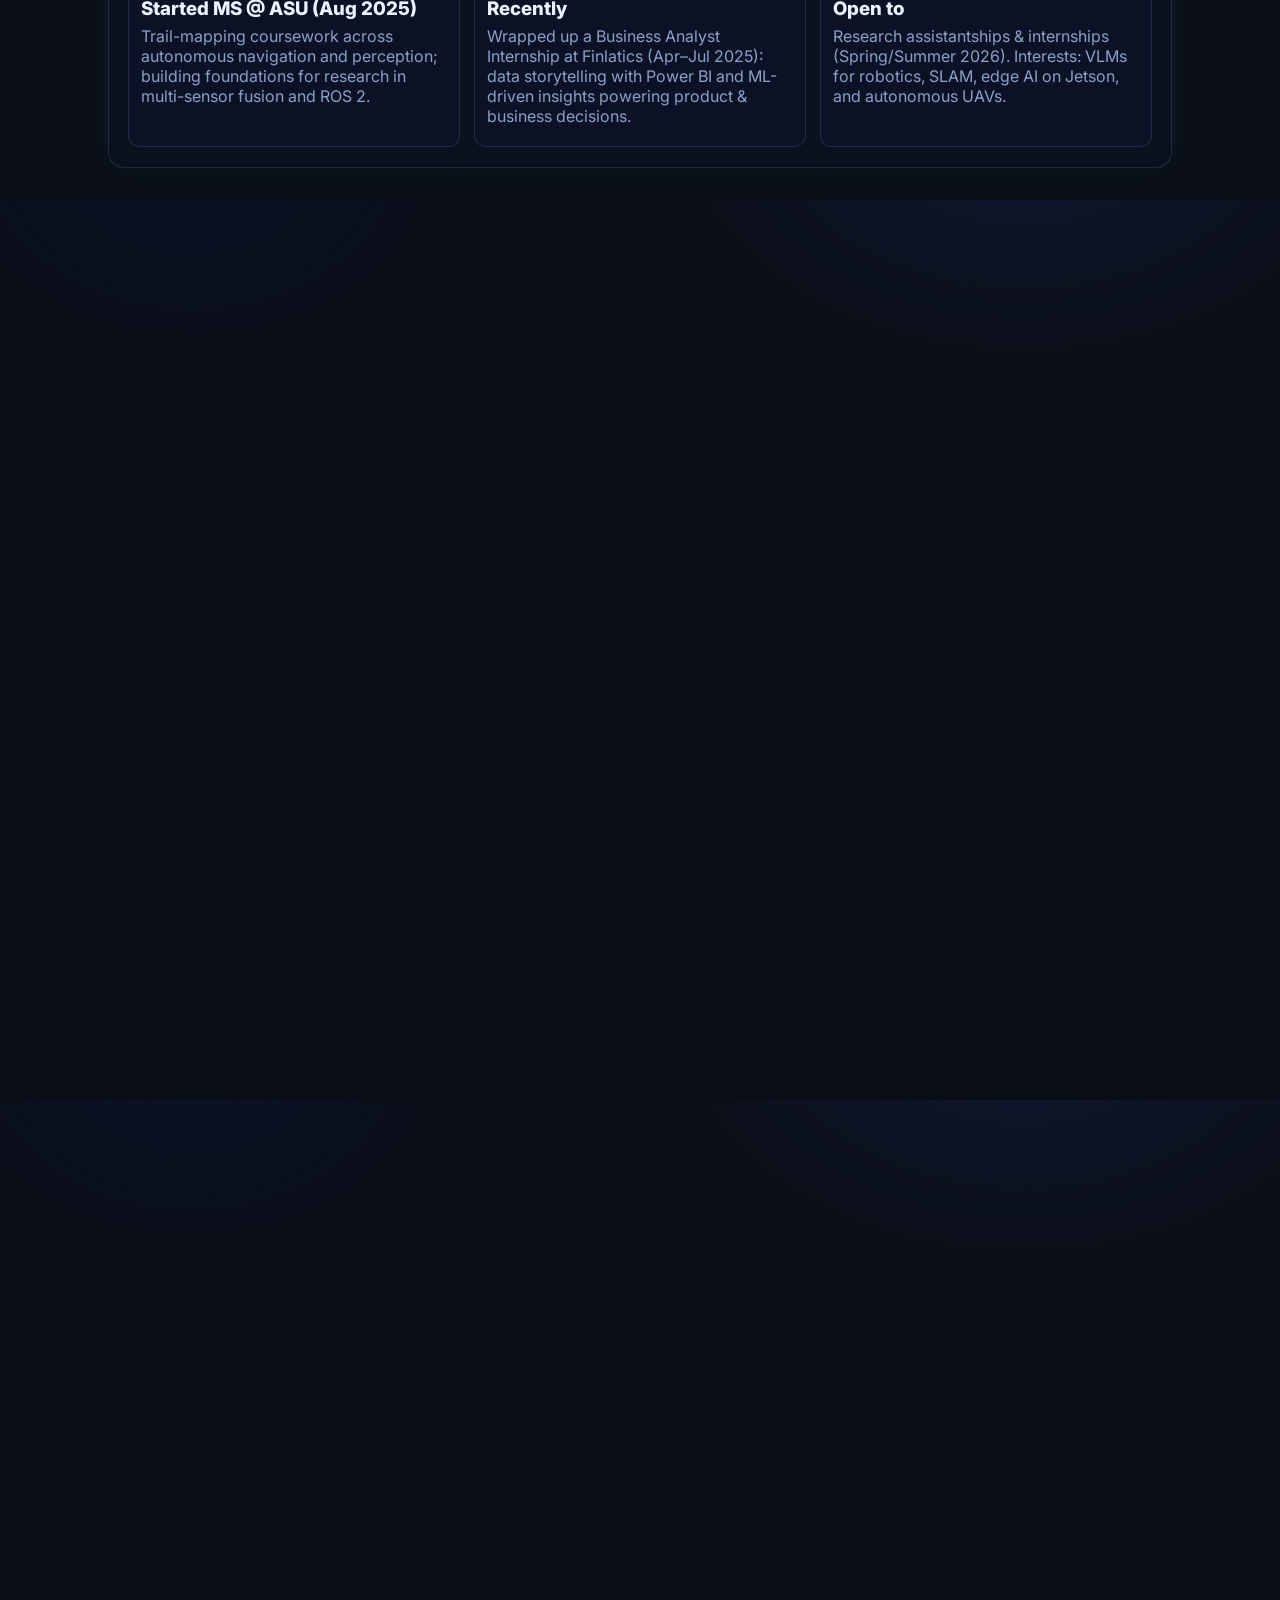
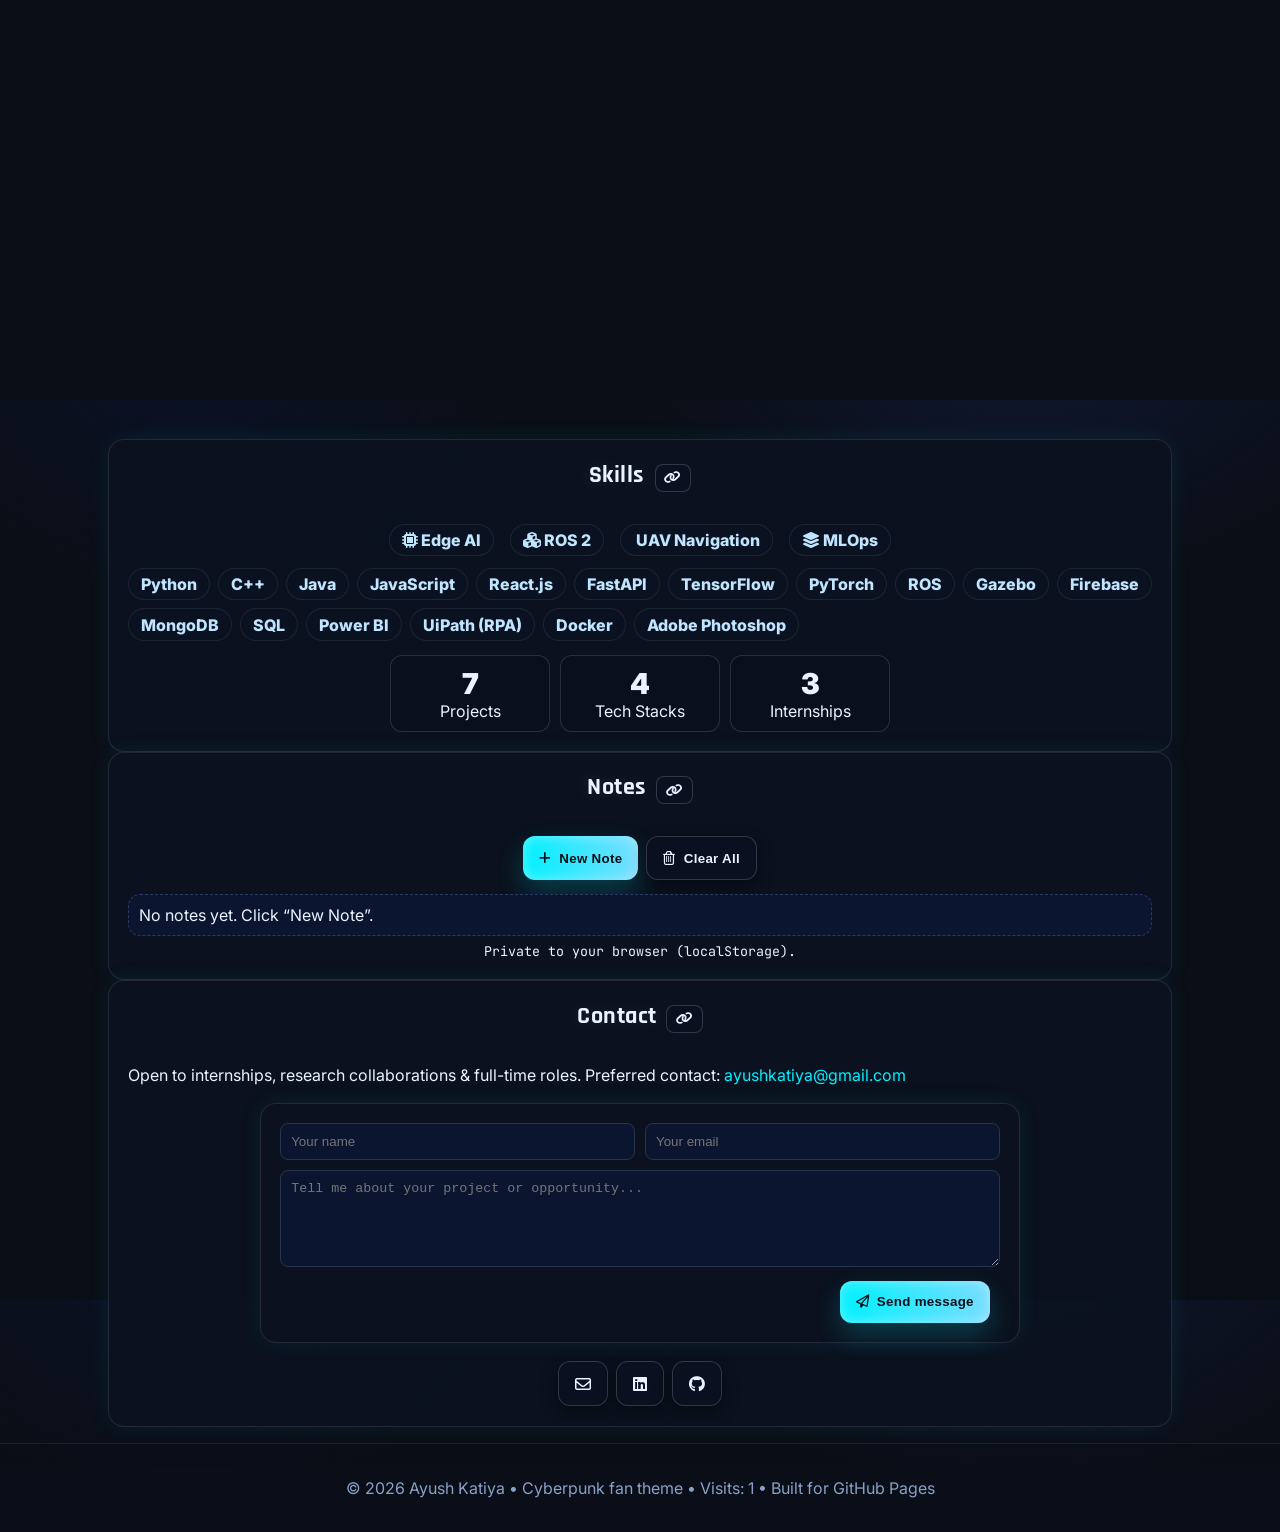
==== commit 2809a2ca: "Update index.html" ====
--- a/index.html
+++ b/index.html
@@ -555,11 +555,36 @@
 document.addEventListener('click',e=>{ if(!mobileMenu||!menuBtn) return; const within=e.target.closest('#mobileMenu')||e.target.closest('#menuBtn'); if(!within&&mobileMenu.style.display==='block'){ mobileMenu.style.display='none'; mobileMenu.setAttribute('aria-hidden','true'); menuBtn.setAttribute('aria-expanded','false'); } });
 
 /* ========= typing effect ========= */
-const typingEl=$('#typing'); const roles=["AI Researcher","Robotics Engineer","ML Enthusiast","UAV Navigation & CV"]; let ri=0, ci=0;
-function typeLoop(){ if(!typingEl) return; const r=roles[ri]; typingEl.textContent=r.slice(0,ci); ci++; if(ci<=r.length) setTimeout(typeLoop, prefersReduced?0:75); else setTimeout(eraseLoop, prefersReduced?250:1100); }
-function eraseLoop(){ if(!typingEl) return; const r=roles[ri]; typingEl.textContent=r.slice(0,ci); ci--; if(ci>=0) setTimeout(eraseLoop, prefersReduced?0:28); else { ri=(ri+1)%roles.length; setTimeout(typeLoop, prefersReduced?0:260); } }
+const typingEl = $('#typing');
+const roles = ["AI Researcher", "Robotics Engineer", "ML Enthusiast", "UAV Navigation & CV"];
+let ri = 0, ci = 0;
+
+function typeLoop() {
+  if (!typingEl) return;
+  const r = roles[ri];
+  typingEl.textContent = r.slice(0, ci);
+  ci++;
+  // slower typing speed (was 75 → now 130)
+  if (ci <= r.length) setTimeout(typeLoop, prefersReduced ? 0 : 130);
+  // longer pause before erasing (was 1100 → now 1600)
+  else setTimeout(eraseLoop, prefersReduced ? 250 : 1600);
+}
+
+function eraseLoop() {
+  if (!typingEl) return;
+  const r = roles[ri];
+  typingEl.textContent = r.slice(0, ci);
+  ci--;
+  // slower erasing speed (was 28 → now 60)
+  if (ci >= 0) setTimeout(eraseLoop, prefersReduced ? 0 : 60);
+  // slightly longer pause before next word (was 260 → now 400)
+  else {
+    ri = (ri + 1) % roles.length;
+    setTimeout(typeLoop, prefersReduced ? 0 : 400);
+  }
+}
+
 typeLoop();
-
 /* ========= SFX & music (gesture-safe) ========= */
 let audioCtx, masterGain, sfxOn=false, musicOn=false, loopNodes=[];
 function ensureAudio(){ if(audioCtx) return true; try{ audioCtx=new (window.AudioContext||window.webkitAudioContext)(); masterGain=audioCtx.createGain(); masterGain.gain.value=0.16; masterGain.connect(audioCtx.destination); return true; }catch(e){ console.warn('Audio init failed',e); return false; } }
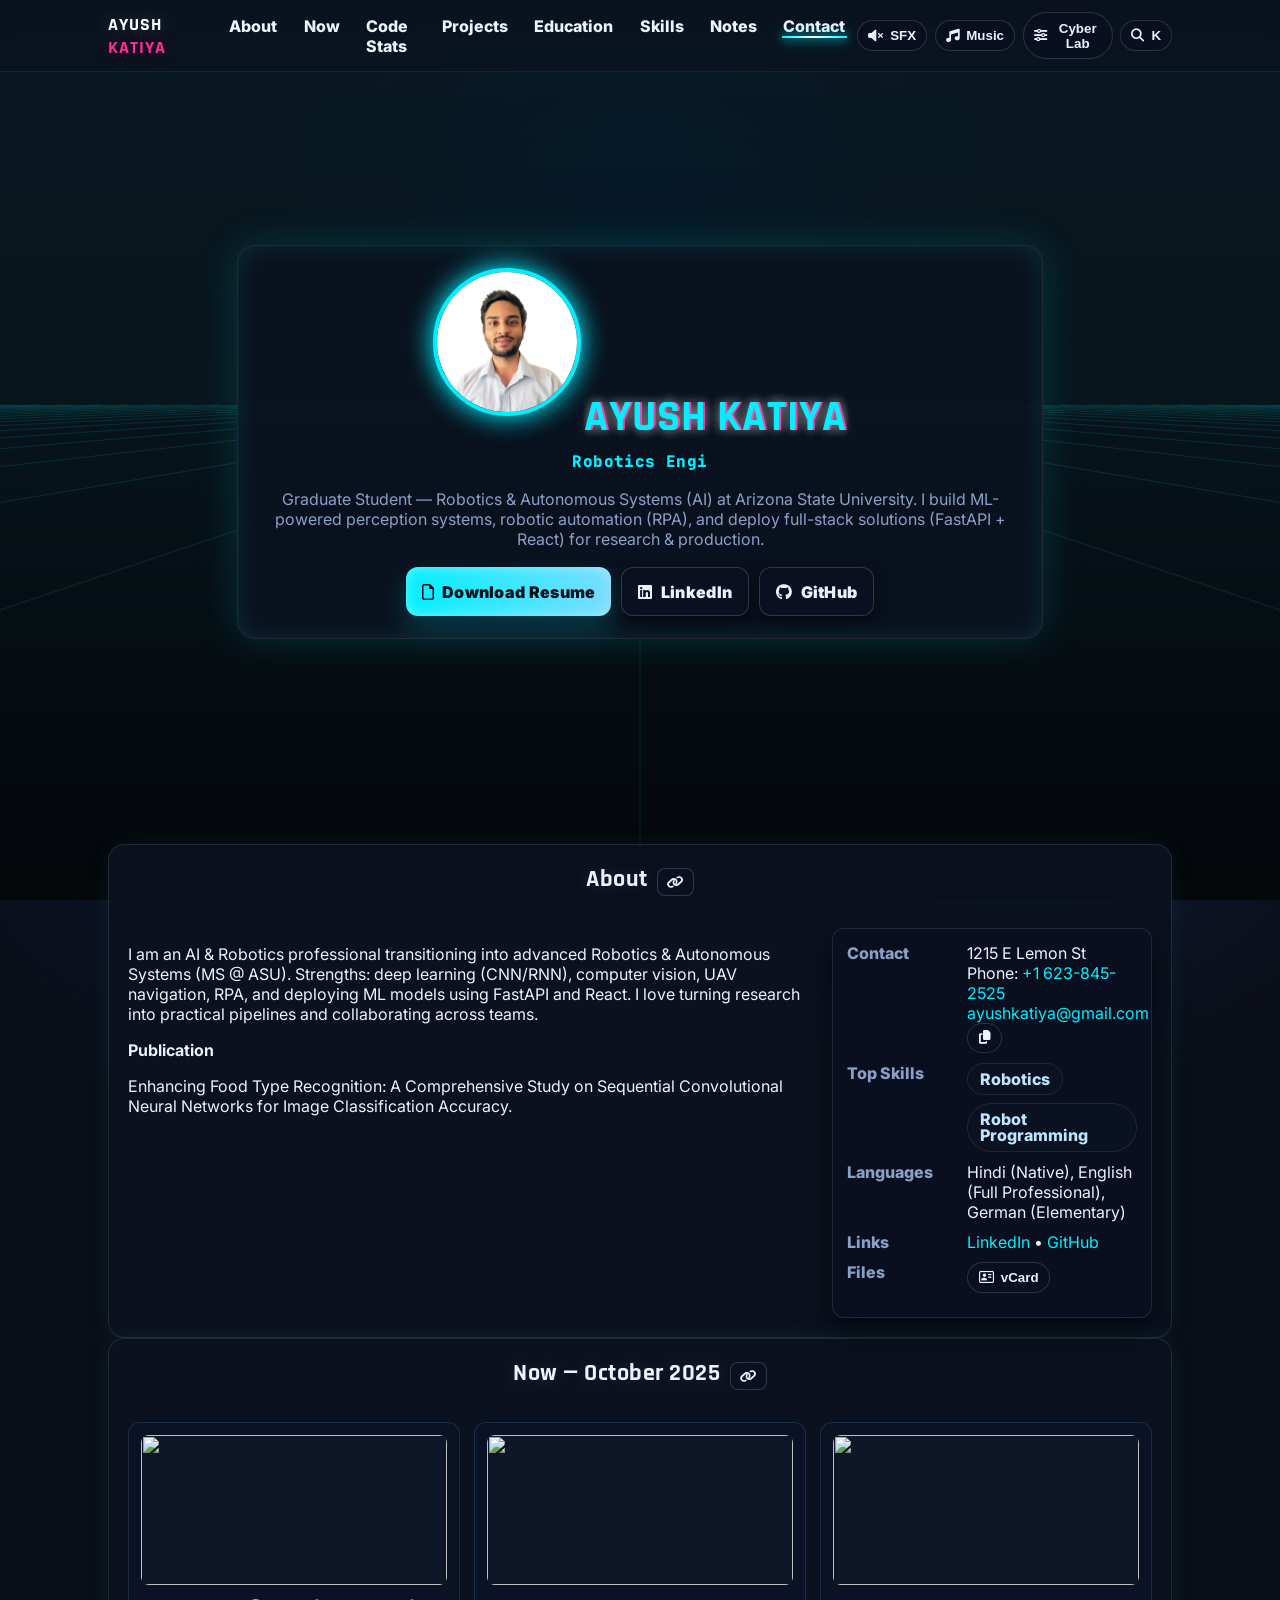
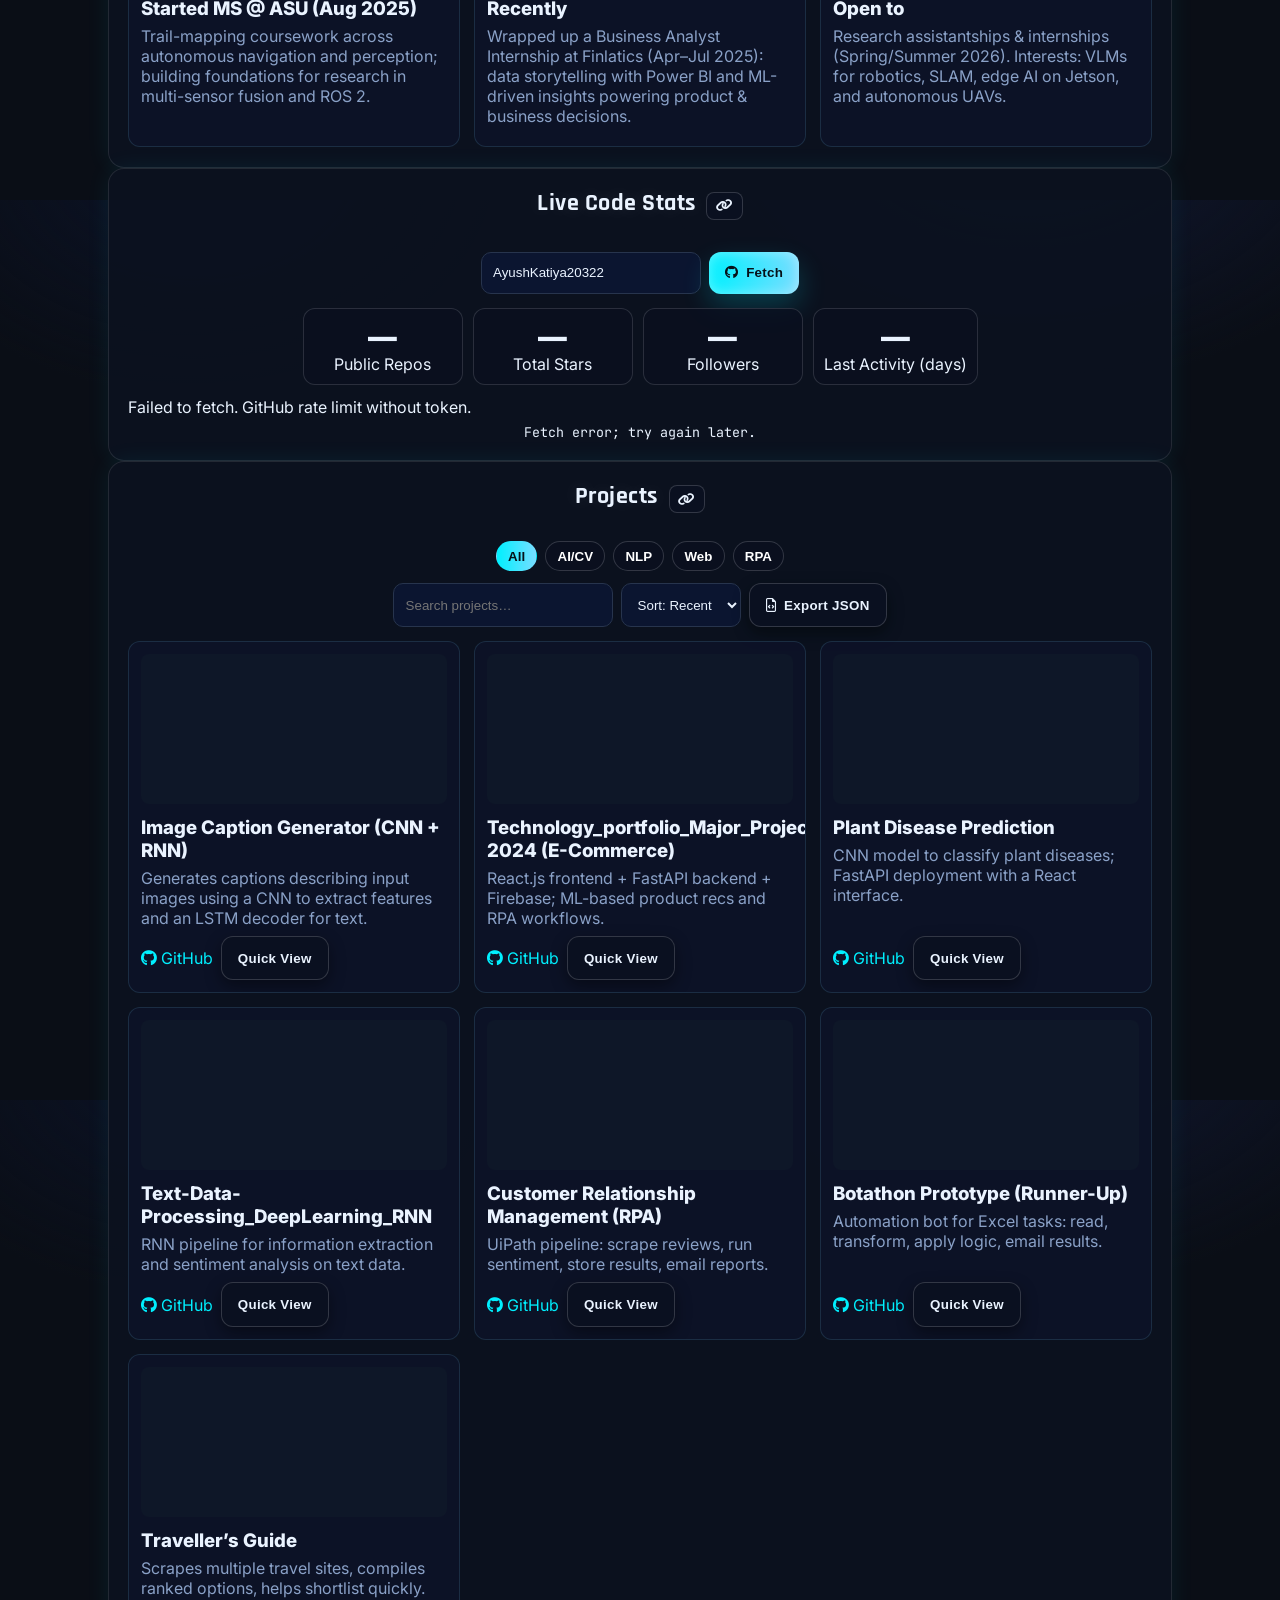
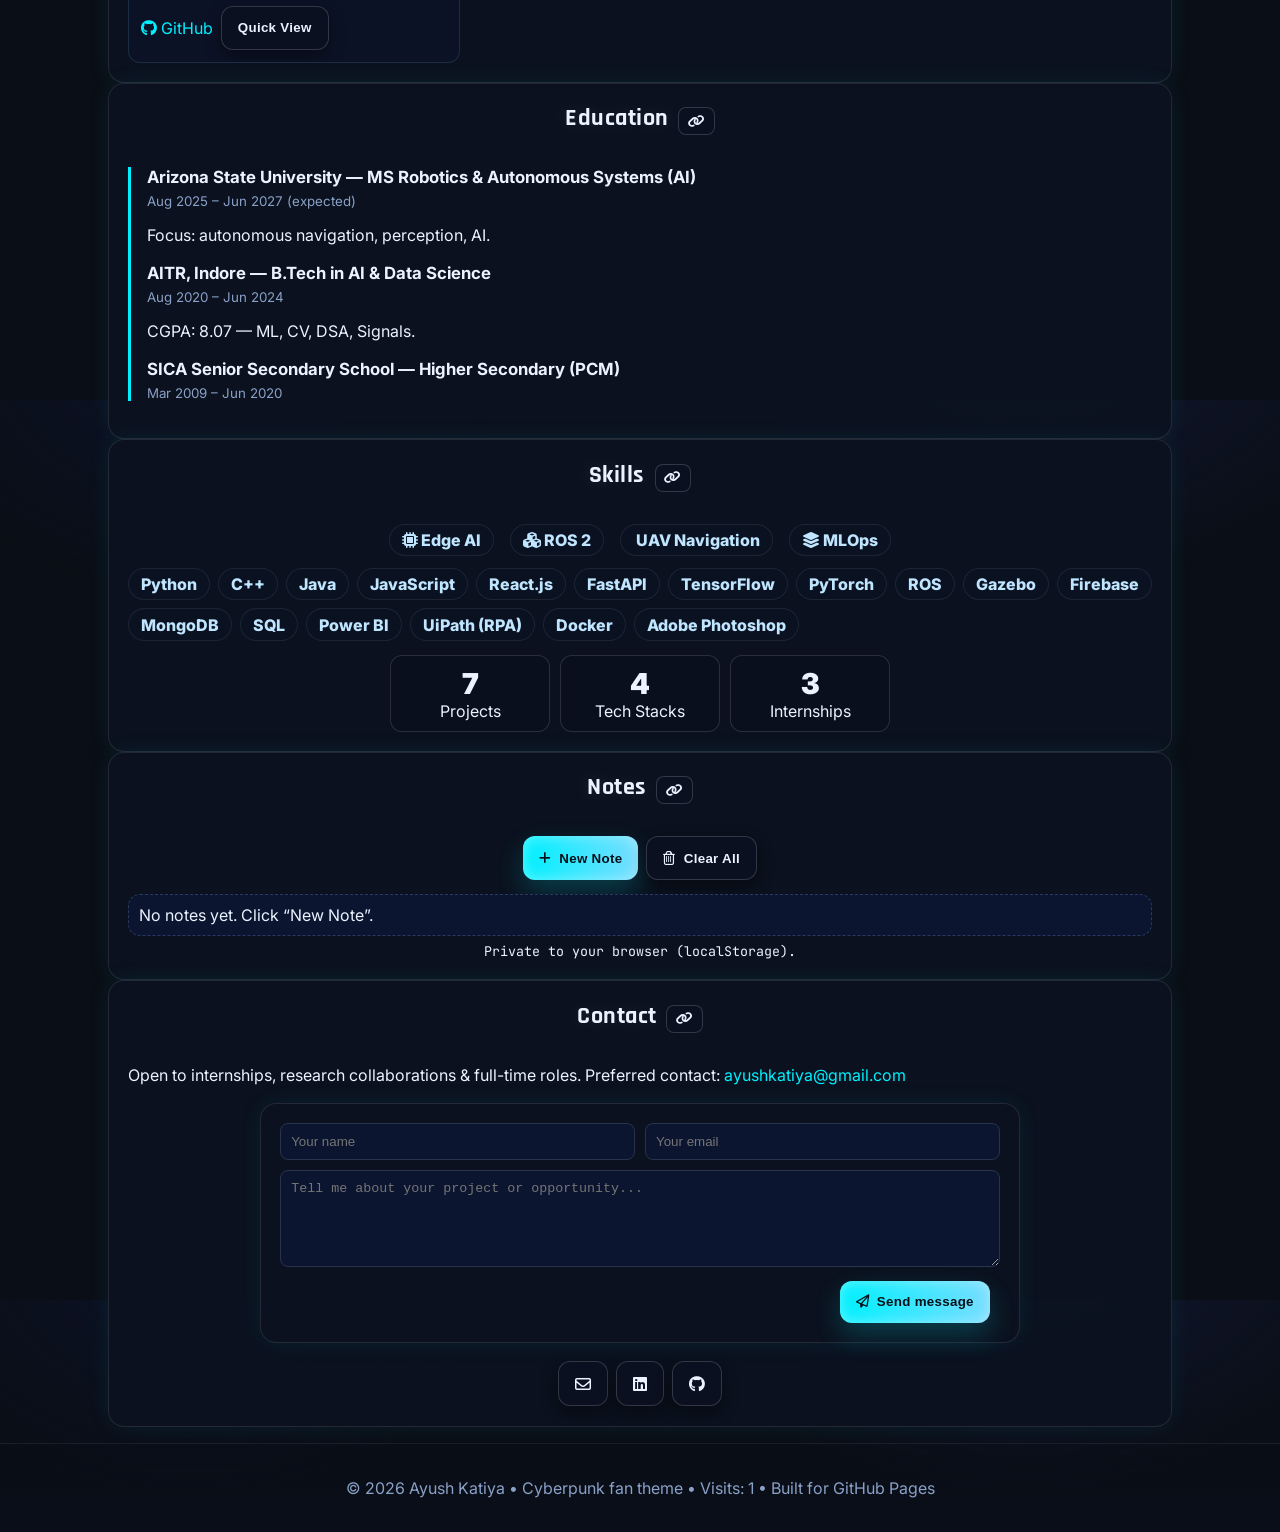
==== commit 632fe49f: "Update index.html" ====
--- a/index.html
+++ b/index.html
@@ -567,7 +567,7 @@
   // slower typing speed (was 75 → now 130)
   if (ci <= r.length) setTimeout(typeLoop, prefersReduced ? 0 : 130);
   // longer pause before erasing (was 1100 → now 1600)
-  else setTimeout(eraseLoop, prefersReduced ? 250 : 1600);
+  else setTimeout(eraseLoop, prefersReduced ? 250 : 2600);
 }
 
 function eraseLoop() {
@@ -576,11 +576,11 @@
   typingEl.textContent = r.slice(0, ci);
   ci--;
   // slower erasing speed (was 28 → now 60)
-  if (ci >= 0) setTimeout(eraseLoop, prefersReduced ? 0 : 60);
+  if (ci >= 0) setTimeout(eraseLoop, prefersReduced ? 0 : 160);
   // slightly longer pause before next word (was 260 → now 400)
   else {
     ri = (ri + 1) % roles.length;
-    setTimeout(typeLoop, prefersReduced ? 0 : 400);
+    setTimeout(typeLoop, prefersReduced ? 0 : 1400);
   }
 }
 
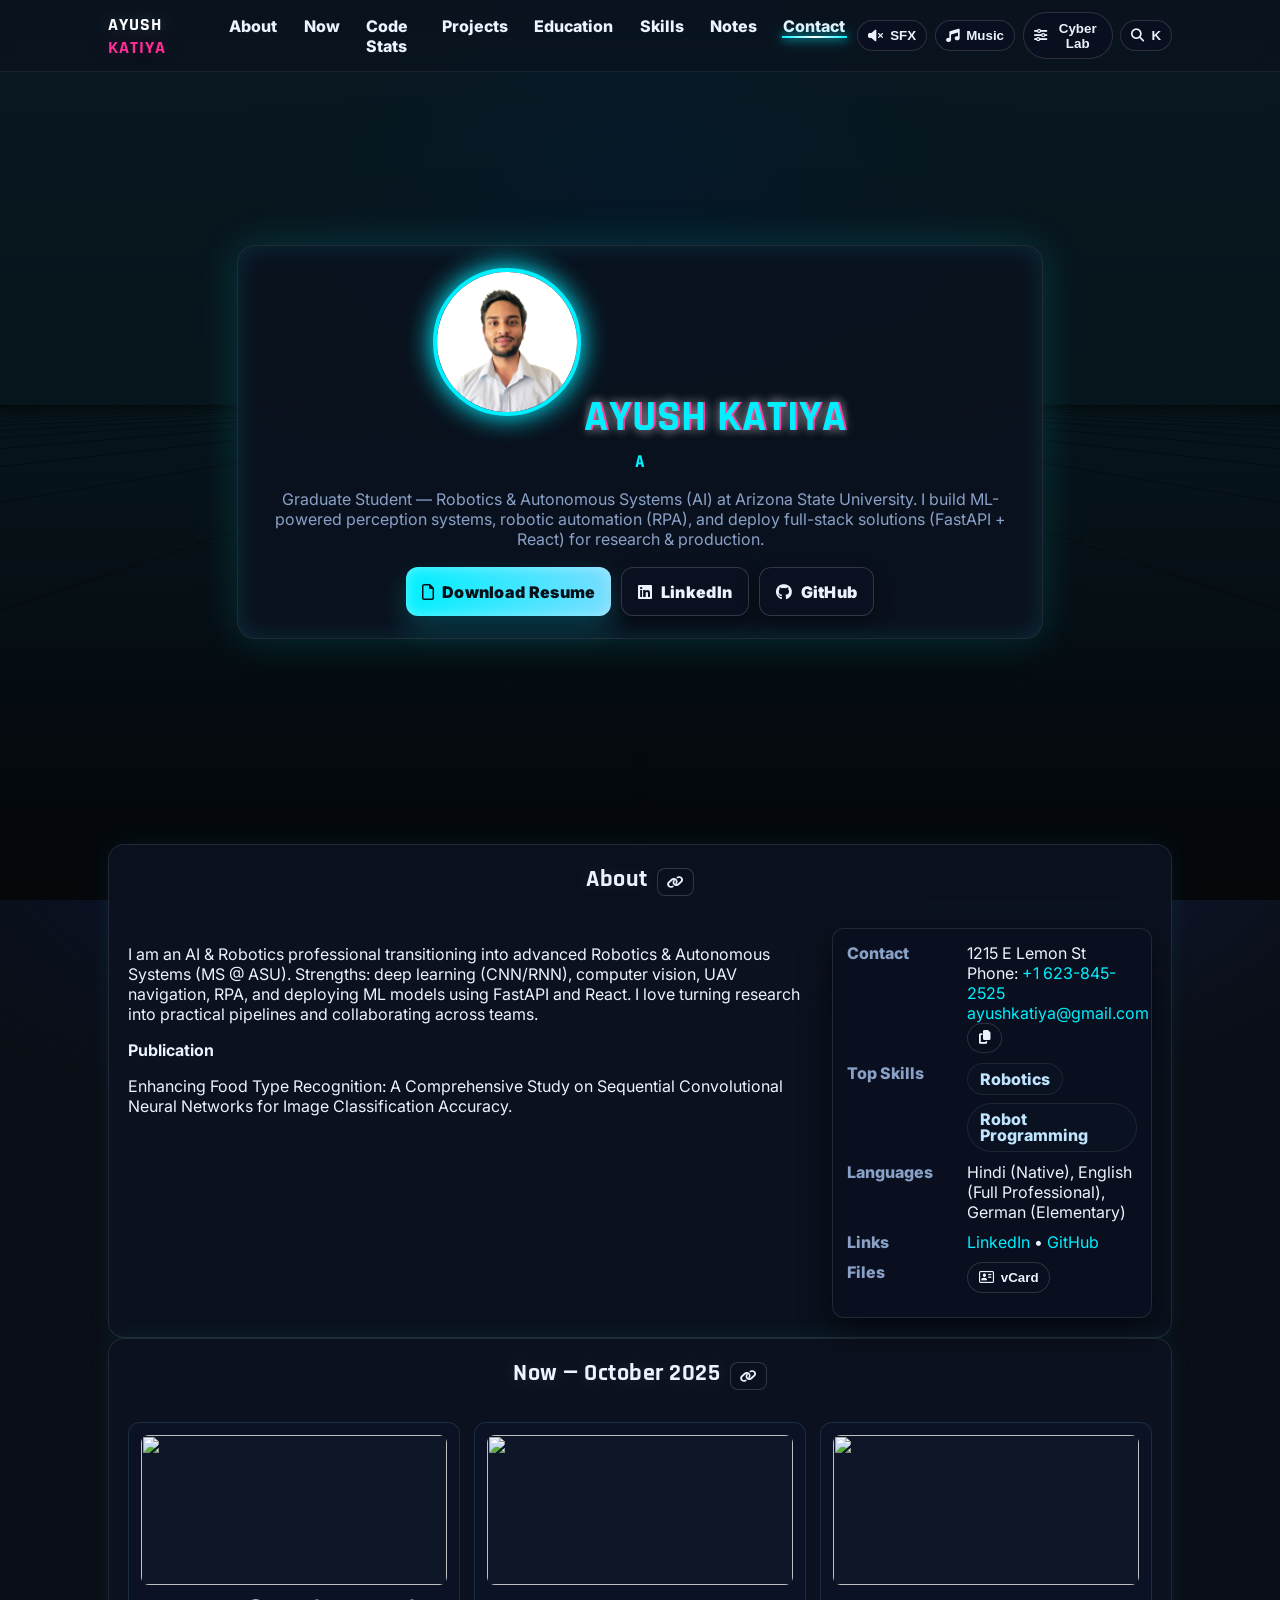
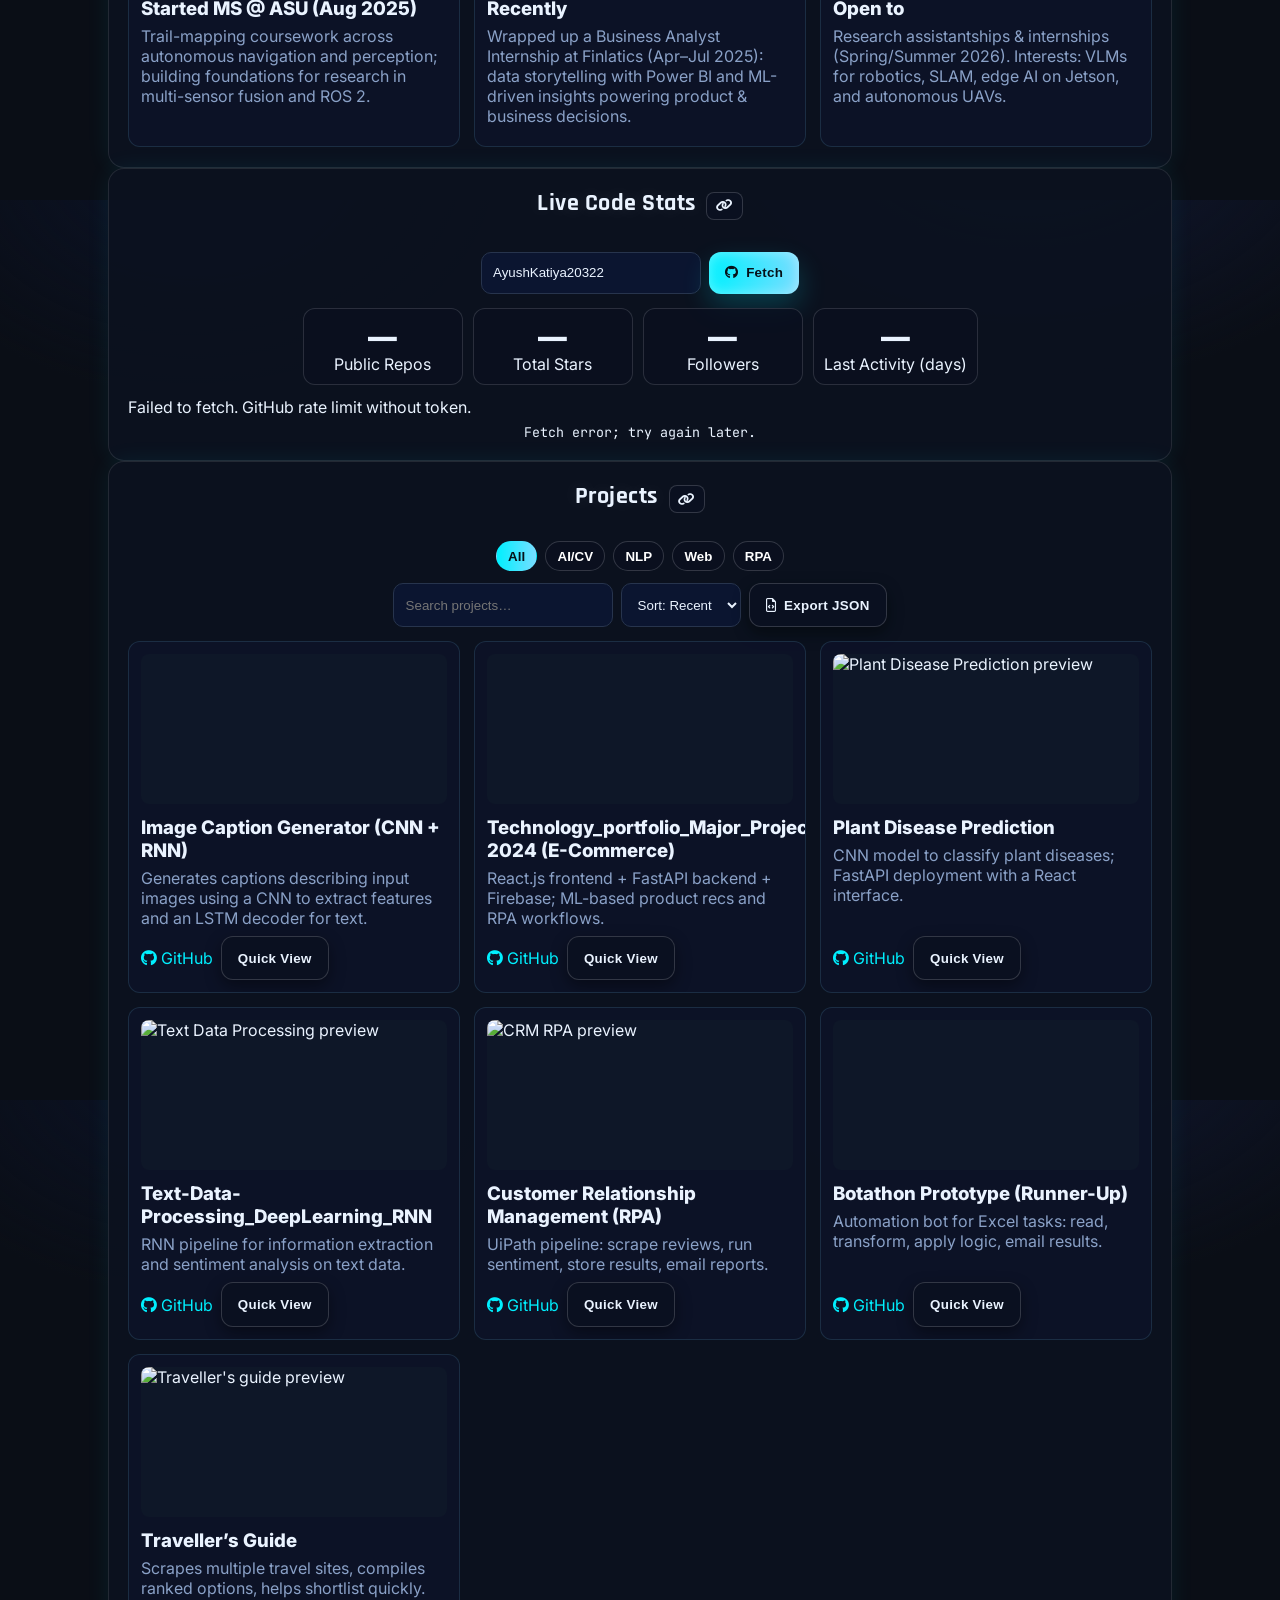
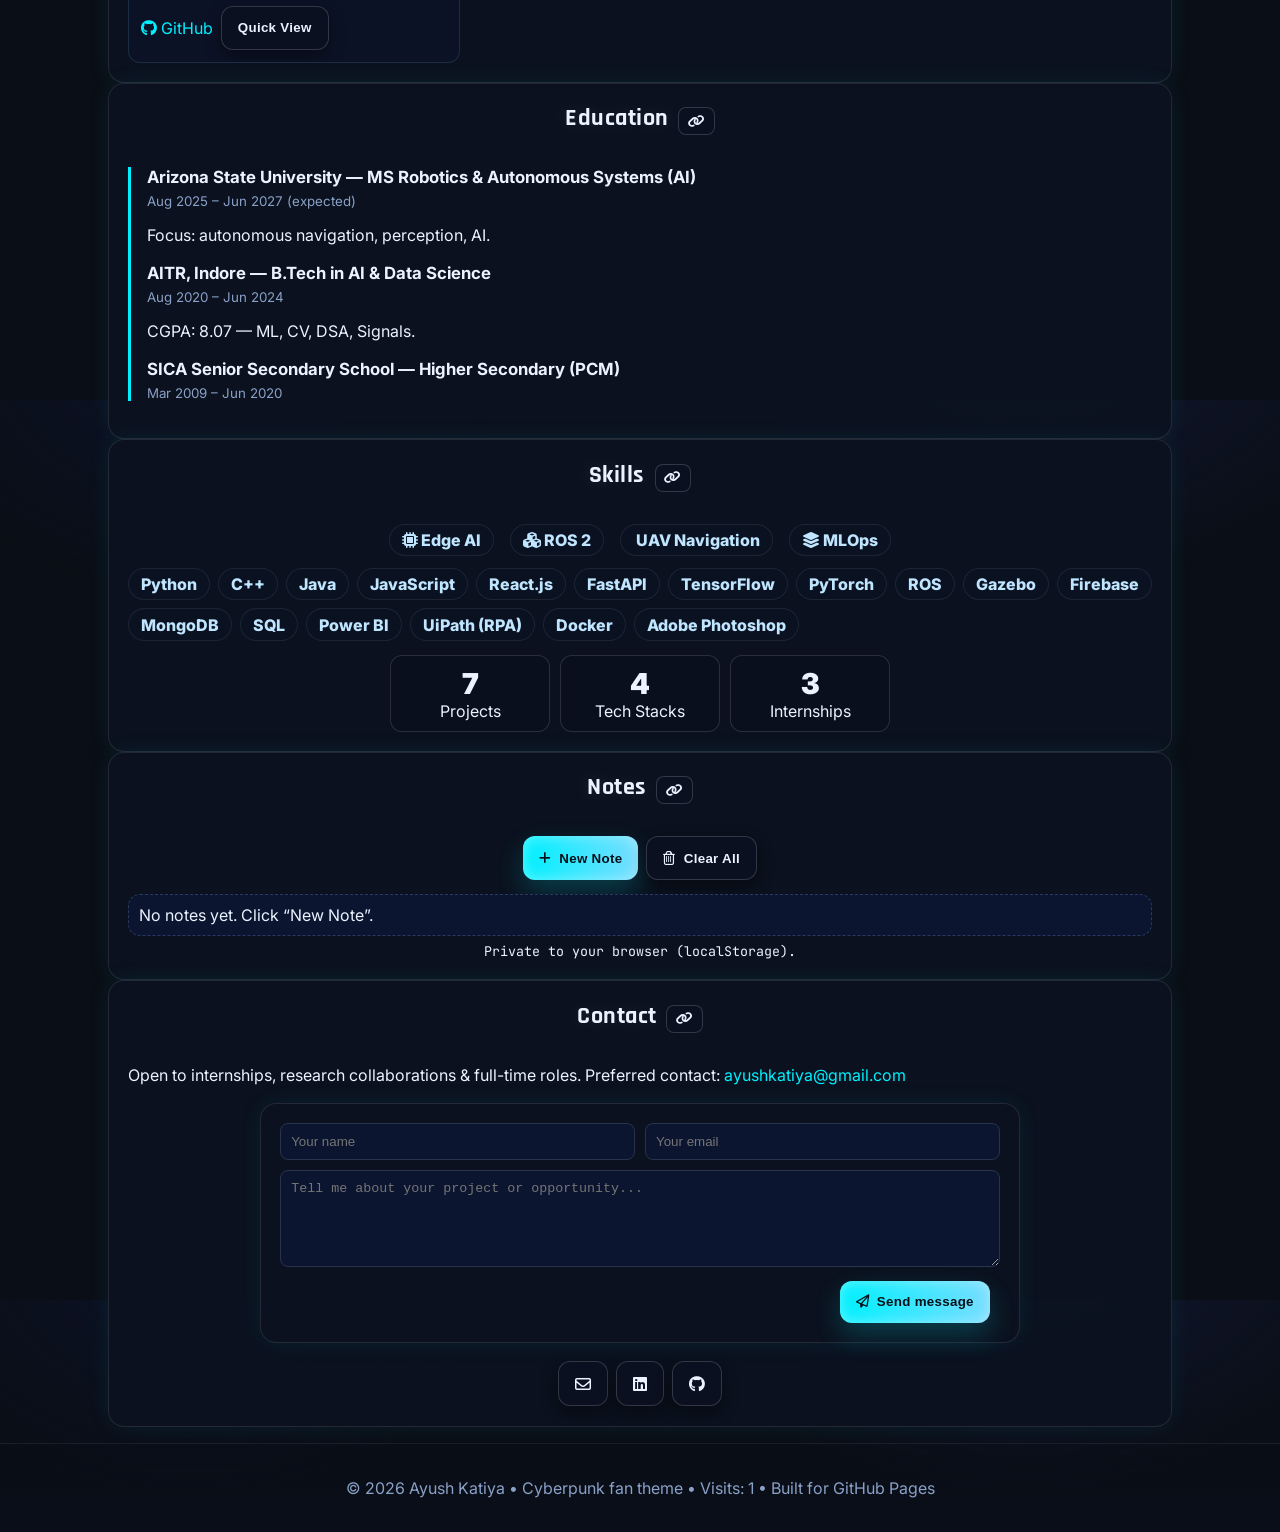
==== commit cb9baa1a: "Update index.html" ====
--- a/index.html
+++ b/index.html
@@ -6,10 +6,19 @@
 <title>Ayush Katiya — Cyberpunk Robotics & AI</title>
 <meta name="description" content="Ayush Katiya — MS Robotics & Autonomous Systems (AI) @ ASU. Cyberpunk portfolio with live GitHub stats, search/sort, notes, SFX & PWA."/>
 <meta name="theme-color" content="#0a0e16">
+<link rel="manifest" href="manifest.webmanifest">
+<!-- Open Graph / Twitter (nice share cards) -->
+<meta property="og:title" content="Ayush Katiya — Cyberpunk Robotics & AI">
+<meta property="og:description" content="MS Robotics & Autonomous Systems (AI). Robotics • CV • Edge AI • ROS 2 • FastAPI + React.">
+<meta property="og:type" content="website">
+<meta property="og:image" content="assets/profile.jpg">
+<meta name="twitter:card" content="summary_large_image">
+
 <link rel="preconnect" href="https://fonts.gstatic.com" crossorigin>
 <link href="https://fonts.googleapis.com/css2?family=Inter:wght@400;600;700;800&family=Rajdhani:wght@600;700&family=JetBrains+Mono:wght@400;600&display=swap" rel="stylesheet">
 <link rel="stylesheet" href="https://cdnjs.cloudflare.com/ajax/libs/font-awesome/6.5.0/css/all.min.css" crossorigin="anonymous" referrerpolicy="no-referrer"/>
 <link rel="icon" href="data:image/svg+xml,%3Csvg xmlns='http://www.w3.org/2000/svg' viewBox='0 0 128 128'%3E%3Crect width='128' height='128' rx='20' fill='%230a0e16'/%3E%3Cpath d='M20 94h88M20 64h88M20 34h88' stroke='%23ff2d95' stroke-width='10' stroke-linecap='round'/%3E%3C/svg%3E">
+
 <style>
 :root{
   --bg:#0a0e16; --bg-2:#0b1020; --text:#eaf3ff; --muted:#8aa1c7;
@@ -29,6 +38,13 @@
 .container{max-width:1100px;margin:0 auto;padding:1rem 1.1rem}
 .mono{font-family:"JetBrains Mono",ui-monospace,Menlo,Consolas,monospace}
 h1,h2{font-family:Rajdhani,Inter,sans-serif; letter-spacing:.5px}
+
+/* Skip link */
+a[href="#main"]:focus{
+  position:absolute; left:10px; top:10px; width:auto; height:auto;
+  padding:.4rem .6rem; z-index:2000; background:#0a1020; color:#eaf3ff;
+  border-radius:8px; border:1px solid #ffffff2a; outline:none;
+}
 
 .neon-grid{position:fixed; inset:0; z-index:-2; pointer-events:none; background:linear-gradient(#0000,#0008), radial-gradient(600px 400px at 50% 20%, #071022, transparent 60%), var(--bg);}
 canvas#grid{position:fixed; inset:0; z-index:-1; pointer-events:none}
@@ -144,13 +160,15 @@
 </script>
 </head>
 <body>
+<a href="#main" class="mono" style="position:absolute;left:-9999px;top:auto;width:1px;height:1px;overflow:hidden;">Skip to content</a>
+
 <div class="neon-grid" aria-hidden="true"></div>
 <canvas id="grid" aria-hidden="true"></canvas>
 <div class="progress" id="progress"></div>
 
 <header class="nav" role="banner">
   <div class="inner container" role="navigation" aria-label="Main navigation">
-    <div class="brand">AYUSH <span class="accent">KATIYA</span></div>
+    <div class="brand" aria-label="Ayush Katiya — home">AYUSH <span class="accent">KATIYA</span></div>
     <ul class="links" id="navLinks">
       <li><a href="#about">About</a></li>
       <li><a href="#now">Now</a></li>
@@ -171,15 +189,15 @@
   </div>
   <!-- mobile -->
   <nav class="panel" id="mobileMenu" aria-hidden="true" role="menu" style="display:none; position:absolute; top:calc(var(--nav-h) + 8px); right:12px; width:280px; z-index:1202">
-    <a class="nav-link" href="#about">About</a>
-    <a class="nav-link" href="#now">Now (2025)</a>
-    <a class="nav-link" href="#stats">Code Stats</a>
-    <a class="nav-link" href="#projects">Projects</a>
-    <a class="nav-link" href="#education">Education</a>
-    <a class="nav-link" href="#skills">Skills</a>
-    <a class="nav-link" href="#notes">Notes</a>
-    <a class="nav-link" href="#contact">Contact</a>
-    <a class="nav-link" href="resume.pdf" target="_blank" rel="noopener">Resume</a>
+    <a class="nav-link" href="#about" role="menuitem">About</a>
+    <a class="nav-link" href="#now" role="menuitem">Now (2025)</a>
+    <a class="nav-link" href="#stats" role="menuitem">Code Stats</a>
+    <a class="nav-link" href="#projects" role="menuitem">Projects</a>
+    <a class="nav-link" href="#education" role="menuitem">Education</a>
+    <a class="nav-link" href="#skills" role="menuitem">Skills</a>
+    <a class="nav-link" href="#notes" role="menuitem">Notes</a>
+    <a class="nav-link" href="#contact" role="menuitem">Contact</a>
+    <a class="nav-link" href="resume.pdf" target="_blank" rel="noopener" role="menuitem">Resume</a>
   </nav>
 </header>
 
@@ -187,7 +205,7 @@
   <div class="holo">
     <img class="profile" src="assets/profile.jpg" alt="Ayush Katiya portrait" loading="lazy" decoding="async" onerror="this.src='https://via.placeholder.com/150'">
     <h1 id="hero-heading" class="glitch" data-text="Ayush Katiya">Ayush Katiya</h1>
-    <div class="tagline mono" id="typing">AI Researcher • Robotics Engineer • ML Enthusiast</div>
+    <div class="tagline mono" id="typing" aria-live="off">AI Developer • Robotics Enthusiast • ML Enthusiast</div>
     <p class="lead">Graduate Student — Robotics & Autonomous Systems (AI) at Arizona State University. I build ML-powered perception systems, robotic automation (RPA), and deploy full-stack solutions (FastAPI + React) for research & production.</p>
     <div class="cta">
       <a class="btn" href="resume.pdf" target="_blank" rel="noopener"><i class="fa-regular fa-file"></i> Download Resume</a>
@@ -232,9 +250,7 @@
         <div class="info-row"><div class="info-label">Languages</div><div><div class="small muted">Hindi (Native), English (Full Professional), German (Elementary)</div></div></div>
         <div class="info-row"><div class="info-label">Links</div><div><a href="https://www.linkedin.com/in/ayushkatiya" target="_blank" rel="me noopener">LinkedIn</a> • <a href="https://github.com/AyushKatiya20322" target="_blank" rel="me noopener">GitHub</a></div></div>
         <div class="info-row"><div class="info-label">Files</div>
-          <div>
-            <button class="btn-chip" id="downloadVCard"><i class="fa-regular fa-address-card"></i> vCard</button>
-          </div>
+          <div><button class="btn-chip" id="downloadVCard"><i class="fa-regular fa-address-card"></i> vCard</button></div>
         </div>
       </aside>
     </div>
@@ -458,7 +474,7 @@
       <input id="palInput" type="text" placeholder="Jump to section or project… (Esc to close)">
       <button class="btn-chip" id="palClose"><i class="fa-solid fa-xmark"></i></button>
     </div>
-    <div class="pal-b" id="palList"></div>
+    <div class="pal-b" id="palList" role="listbox"></div>
   </div>
 </div>
 
@@ -478,6 +494,10 @@
       <input id="gridSpeed" type="range" min="0" max="2" step="0.1" value="1" style="flex:1">
     </div>
     <div class="row">
+      <small>Typing speed</small>
+      <input id="typeSpeed" type="range" min="0.6" max="2" step="0.1" value="1" style="flex:1">
+    </div>
+    <div class="row">
       <button class="btn-chip" id="themeToggle"><i class="fa-solid fa-circle-half-stroke"></i> Light/Dark</button>
       <button class="btn-chip" id="enableOffline"><i class="fa-solid fa-download"></i> Enable Offline</button>
     </div>
@@ -494,31 +514,31 @@
 document.addEventListener('DOMContentLoaded',()=>document.body.classList.add('anim'));
 const prefersReduced=window.matchMedia('(prefers-reduced-motion: reduce)').matches;
 
-/* ========= synthwave grid ========= */
+/* Cache grid speed globally (updated from Cyber Lab slider) */
+let gridSpeedVal = parseFloat(localStorage.getItem('grid-speed') || '1') || 1;
+
+/* ========= synthwave grid (perf: no per-frame getComputedStyle) ========= */
 (function(){
   const canvas=document.getElementById('grid'); if(!canvas) return;
   const ctx=canvas.getContext('2d'); let W=innerWidth, H=innerHeight, DPR=Math.min(2,devicePixelRatio||1);
   function resize(){ W=innerWidth; H=innerHeight; canvas.width=Math.floor(W*DPR); canvas.height=Math.floor(H*DPR); ctx.setTransform(DPR,0,0,DPR,0,0); }
   function line(x1,y1,x2,y2,alpha=.6){ ctx.globalAlpha=alpha; ctx.beginPath(); ctx.moveTo(x1,y1); ctx.lineTo(x2,y2); ctx.stroke(); }
-  let t=0; function draw(){
+  let t=0; ctx.strokeStyle='#00f0ff55'; ctx.lineWidth=1;
+  function draw(){
     ctx.clearRect(0,0,W,H);
     const g=ctx.createLinearGradient(0,H*0.45,0,H); g.addColorStop(0,'#00f0ff22'); g.addColorStop(1,'#00f0ff00');
     ctx.fillStyle=g; ctx.fillRect(0,0,W,H);
-    ctx.strokeStyle='#00f0ff55'; ctx.lineWidth=1;
-    const horizon=H*0.45, depth=H*0.7, vanX=W/2;
+    const horizon=H*0.45, depth=H*0.7, vanX=W/2; const speed = gridSpeedVal;
     for(let i=0;i<30;i++){
-      const z=((i+t* (parseFloat(getComputedStyle(document.documentElement).getPropertyValue('--grid-speed')) || 1))%10)/10+.02;
+      const z=((i+t*speed)%10)/10+.02;
       const y=horizon + (depth/(z*z+0.05));
-      if(y>H) continue;
-      line(0,y,W,y,0.5);
+      if(y>H) continue; line(0,y,W,y,0.5);
     }
     for(let i=-22;i<=22;i++){
-      const x1=vanX + i*30, y1=horizon;
-      const x2=vanX + i*1800, y2=H+100;
+      const x1=vanX + i*30, y1=horizon; const x2=vanX + i*1800, y2=H+100;
       line(x1,y1,x2,y2,0.35);
     }
-    t+=0.02;
-    requestAnimationFrame(draw);
+    t+=0.02; requestAnimationFrame(draw);
   }
   addEventListener('resize',resize,{passive:true}); resize(); draw();
 })();
@@ -534,8 +554,8 @@
 addEventListener('scroll',()=>{ const sc=scrollY; backTop.classList.toggle('show', sc>innerHeight); const docH=document.documentElement.scrollHeight-innerHeight; const pct=Math.max(0,Math.min(1,sc/(docH||1))); progress.style.width=(pct*100).toFixed(2)+'%'; },{passive:true});
 backTop.addEventListener('click',()=>scrollTo({top:0,behavior:'smooth'}));
 
-/* ========= nav smooth + active ========= */
-const navLinks=$$('#navLinks a');
+/* ========= nav smooth + active + ARIA ========= */
+const navLinks = $$('#navLinks a');
 function scrollToId(id){
   const t=document.querySelector(id); if(!t) return;
   const off=(parseInt(getComputedStyle(document.documentElement).getPropertyValue('--nav-h'))||72)-8;
@@ -543,48 +563,54 @@
   scrollTo({top:y, behavior:'smooth'});
 }
 navLinks.forEach(a=>a.addEventListener('click',e=>{ e.preventDefault(); scrollToId(a.getAttribute('href')); $('#mobileMenu').style.display='none'; }));
+
+/* Active section tracking + aria-current */
 if('IntersectionObserver' in window){
   const so=new IntersectionObserver(es=>es.forEach(e=>{
-    if(e.isIntersecting){ const id=e.target.id; navLinks.forEach(a=>a.classList.toggle('active', a.getAttribute('href')==='#'+id)); }
+    if(e.isIntersecting){
+      const id=e.target.id;
+      navLinks.forEach(a=>{
+        const active = a.getAttribute('href')==='#'+id;
+        a.classList.toggle('active', active);
+        a.setAttribute('aria-current', active ? 'page' : 'false');
+      });
+    }
   }),{threshold:.35});
   $$('#main section[id]').forEach(s=>so.observe(s));
 }
-/* mobile menu */
+
+/* mobile menu toggle + close on outside click and on link click */
 const menuBtn=$('#menuBtn'), mobileMenu=$('#mobileMenu');
 menuBtn?.addEventListener('click',()=>{ const open=mobileMenu.style.display==='block'; mobileMenu.style.display=open?'none':'block'; mobileMenu.setAttribute('aria-hidden', String(open)); menuBtn.setAttribute('aria-expanded', String(!open)); });
 document.addEventListener('click',e=>{ if(!mobileMenu||!menuBtn) return; const within=e.target.closest('#mobileMenu')||e.target.closest('#menuBtn'); if(!within&&mobileMenu.style.display==='block'){ mobileMenu.style.display='none'; mobileMenu.setAttribute('aria-hidden','true'); menuBtn.setAttribute('aria-expanded','false'); } });
-
-/* ========= typing effect ========= */
-const typingEl = $('#typing');
-const roles = ["AI Researcher", "Robotics Engineer", "ML Enthusiast", "UAV Navigation & CV"];
-let ri = 0, ci = 0;
-
-function typeLoop() {
+document.querySelectorAll('#mobileMenu .nav-link').forEach(a=>{
+  a.addEventListener('click',(e)=>{ e.preventDefault(); const href=a.getAttribute('href'); if(href?.startsWith('#')) scrollToId(href);
+    mobileMenu.style.display='none'; mobileMenu.setAttribute('aria-hidden','true'); menuBtn.setAttribute('aria-expanded','false'); });
+});
+
+/* ========= typing effect v2 (slow + tunable) ========= */
+const typingEl = document.getElementById('typing');
+const roles = ["AI Developer", "Robotics Engineer", "Robotics Enthusiast", "ML Enthusiast", "UAV Navigation & CV"];
+let TYPE_MS = 200, ERASE_MS = 180, PAUSE_AFTER = 2600, PAUSE_BEFORE = 1400;
+let typeSpeedMultiplier = parseFloat(localStorage.getItem('type-speed') || '1'); if (!typeSpeedMultiplier || typeSpeedMultiplier<=0) typeSpeedMultiplier = 1;
+const typeSpeedInput = document.getElementById('typeSpeed'); if (typeSpeedInput) { typeSpeedInput.value = String(typeSpeedMultiplier); typeSpeedInput.addEventListener('input', (e)=>{ const v=parseFloat(e.target.value)||1; typeSpeedMultiplier=v; localStorage.setItem('type-speed', String(v)); if (window.sfxOn && typeof beep==='function') beep(560); }); }
+let ri = 0, ci = 0, mode = 'type';
+function tick() {
   if (!typingEl) return;
-  const r = roles[ri];
-  typingEl.textContent = r.slice(0, ci);
-  ci++;
-  // slower typing speed (was 75 → now 130)
-  if (ci <= r.length) setTimeout(typeLoop, prefersReduced ? 0 : 130);
-  // longer pause before erasing (was 1100 → now 1600)
-  else setTimeout(eraseLoop, prefersReduced ? 250 : 2600);
-}
-
-function eraseLoop() {
-  if (!typingEl) return;
-  const r = roles[ri];
-  typingEl.textContent = r.slice(0, ci);
-  ci--;
-  // slower erasing speed (was 28 → now 60)
-  if (ci >= 0) setTimeout(eraseLoop, prefersReduced ? 0 : 160);
-  // slightly longer pause before next word (was 260 → now 400)
-  else {
-    ri = (ri + 1) % roles.length;
-    setTimeout(typeLoop, prefersReduced ? 0 : 1400);
-  }
-}
-
-typeLoop();
+  if (prefersReduced) { typingEl.textContent = roles[ri]; return; }
+  const cur = roles[ri];
+  if (mode === 'type') {
+    ci++; typingEl.textContent = cur.slice(0, ci);
+    if (ci <= cur.length) setTimeout(tick, TYPE_MS * typeSpeedMultiplier);
+    else { mode='erase-wait'; setTimeout(()=>{ mode='erase'; tick(); }, PAUSE_AFTER); }
+  } else if (mode === 'erase') {
+    ci--; typingEl.textContent = cur.slice(0, Math.max(ci,0));
+    if (ci >= 0) setTimeout(tick, ERASE_MS * typeSpeedMultiplier);
+    else { ri=(ri+1)%roles.length; mode='type-wait'; setTimeout(()=>{ mode='type'; tick(); }, PAUSE_BEFORE); }
+  } else { setTimeout(tick,16); }
+}
+tick();
+
 /* ========= SFX & music (gesture-safe) ========= */
 let audioCtx, masterGain, sfxOn=false, musicOn=false, loopNodes=[];
 function ensureAudio(){ if(audioCtx) return true; try{ audioCtx=new (window.AudioContext||window.webkitAudioContext)(); masterGain=audioCtx.createGain(); masterGain.gain.value=0.16; masterGain.connect(audioCtx.destination); return true; }catch(e){ console.warn('Audio init failed',e); return false; } }
@@ -594,24 +620,14 @@
 const sfxBtn=$('#sfx'); sfxBtn.addEventListener('click',async()=>{ ensureAudio(); await resumeAudio(); sfxOn=!sfxOn; sfxBtn.innerHTML = sfxOn? '<i class="fa-solid fa-volume-high"></i> SFX':'<i class="fa-solid fa-volume-xmark"></i> SFX'; if(sfxOn) beep(1046,.09,'sawtooth'); });
 
 function startMusic(){
-  if(!audioCtx || musicOn) return;
-  musicOn=true;
-  const tempo=88; // bpm
-  // pad
-  const pad=audioCtx.createOscillator(), pG=audioCtx.createGain(); pad.type='sawtooth'; pad.frequency.value=220; pG.gain.value=.0001; pad.connect(pG); pG.connect(masterGain); pad.start();
+  if(!audioCtx || musicOn) return; musicOn=true;
+  const tempo=88; const pad=audioCtx.createOscillator(), pG=audioCtx.createGain(); pad.type='sawtooth'; pad.frequency.value=220; pG.gain.value=.0001; pad.connect(pG); pG.connect(masterGain); pad.start();
   pG.gain.exponentialRampToValueAtTime(.06, audioCtx.currentTime+.4);
-  // arpeggio
-  const seq=[261.63, 329.63, 392.00, 329.63]; // C E G E
-  let i=0;
-  const tick=()=>{ if(!musicOn) return; const o=audioCtx.createOscillator(), g=audioCtx.createGain(); o.type='triangle'; o.frequency.value=seq[i%seq.length]; g.gain.value=.0001; o.connect(g); g.connect(masterGain); o.start(); g.gain.exponentialRampToValueAtTime(.18, audioCtx.currentTime+.01); g.gain.exponentialRampToValueAtTime(.0001, audioCtx.currentTime+.25); o.stop(audioCtx.currentTime+.28); i++; loopNodes[1]=setTimeout(tick, (60/tempo)*1000); };
-  loopNodes[0]=pad; loopNodes[1]=setTimeout(tick, 10);
-}
-function stopMusic(){
-  musicOn=false;
-  if(loopNodes[0]?.stop){ try{ loopNodes[0].stop(); }catch{} }
-  if(loopNodes[1]) clearTimeout(loopNodes[1]);
-  loopNodes=[];
-}
+  const seq=[261.63, 329.63, 392.00, 329.63]; let i=0;
+  const tickArp=()=>{ if(!musicOn) return; const o=audioCtx.createOscillator(), g=audioCtx.createGain(); o.type='triangle'; o.frequency.value=seq[i%seq.length]; g.gain.value=.0001; o.connect(g); g.connect(masterGain); o.start(); g.gain.exponentialRampToValueAtTime(.18, audioCtx.currentTime+.01); g.gain.exponentialRampToValueAtTime(.0001, audioCtx.currentTime+.25); o.stop(audioCtx.currentTime+.28); i++; loopNodes[1]=setTimeout(tickArp, (60/tempo)*1000); };
+  loopNodes[0]=pad; loopNodes[1]=setTimeout(tickArp, 10);
+}
+function stopMusic(){ musicOn=false; if(loopNodes[0]?.stop){ try{ loopNodes[0].stop(); }catch{} } if(loopNodes[1]) clearTimeout(loopNodes[1]); loopNodes=[]; }
 const musicBtn=$('#music');
 musicBtn.addEventListener('click', async ()=>{ ensureAudio(); await resumeAudio(); if(musicOn){ stopMusic(); musicBtn.innerHTML='<i class="fa-solid fa-music"></i> Music'; } else { startMusic(); musicBtn.innerHTML='<i class="fa-solid fa-pause"></i> Music'; if(sfxOn) beep(660); } });
 
@@ -629,8 +645,11 @@
 function applyTheme(dark){ document.body.classList.toggle('dark', dark); localStorage.setItem('theme', dark?'dark':'light'); if(sfxOn) beep(620); }
 applyTheme(localStorage.getItem('theme')==='dark');
 themeToggle.addEventListener('click',()=> applyTheme(!document.body.classList.contains('dark')));
-const gridSpeed=$('#gridSpeed'); const savedSpeed=localStorage.getItem('grid-speed'); if(savedSpeed){ gridSpeed.value=savedSpeed; document.documentElement.style.setProperty('--grid-speed', savedSpeed); }
-gridSpeed.addEventListener('input', e=>{ document.documentElement.style.setProperty('--grid-speed', e.target.value); localStorage.setItem('grid-speed', e.target.value); if(sfxOn) beep(520); });
+
+/* Grid speed slider wiring (updates cached value + CSS var) */
+const gridSpeed=$('#gridSpeed'); const savedSpeed=localStorage.getItem('grid-speed');
+if(savedSpeed){ gridSpeed.value=savedSpeed; gridSpeedVal=parseFloat(savedSpeed)||1; document.documentElement.style.setProperty('--grid-speed', savedSpeed); }
+gridSpeed.addEventListener('input', e=>{ gridSpeedVal=parseFloat(e.target.value)||1; document.documentElement.style.setProperty('--grid-speed', e.target.value); localStorage.setItem('grid-speed', e.target.value); if(sfxOn) beep(520); });
 
 /* ========= anchors copy ========= */
 $$('.anchor').forEach(a=> a.addEventListener('click', ()=>{ const id=a.dataset.anchor||''; const url=location.origin+location.pathname+id; navigator.clipboard.writeText(url).then(()=>{ a.innerHTML='<i class="fa-solid fa-check"></i>'; setTimeout(()=> a.innerHTML='<i class="fa-solid fa-link"></i>',1200); if(sfxOn) beep(780); }); }));
@@ -647,7 +666,7 @@
     'URL:https://ayushkatiya20322.github.io',
     'ORG:ASU;Robotics & Autonomous Systems','TITLE:AI Researcher / Robotics Engineer',
     'END:VCARD'
-  ].join('\\n');
+  ].join('\n');
   const blob=new Blob([vcf],{type:'text/vcard'}); const url=URL.createObjectURL(blob);
   const a=document.createElement('a'); a.href=url; a.download='Ayush-Katiya.vcf'; document.body.appendChild(a); a.click(); a.remove(); setTimeout(()=>URL.revokeObjectURL(url),500);
   if(sfxOn) beep(640);
@@ -667,13 +686,10 @@
 function score(q,s){ q=q.toLowerCase(); s=s.toLowerCase(); if(!q) return 1; const i=s.indexOf(q); if(i===0) return 3; if(i>0) return 2; let qi=0; for(let si=0;si<s.length&&qi<q.length;si++){ if(s[si]===q[qi]) qi++; } return qi===q.length?1.5:0; }
 function filterSearchSort(){
   let list=[...cards];
-  // tag from active btn
   const activeTag=(filterBtns.find(b=>b.classList.contains('active'))?.dataset.filter)||'all';
   if(activeTag!=='all'){ list=list.filter(c=> (c.dataset.tags||'').split(',').map(s=>s.trim()).includes(activeTag)); }
-  // search
   const q=(searchInput.value||'').trim();
   if(q){ list=list.map(c=>({c, s: score(q, (c.dataset.title||'') + ' ' + (c.querySelector('p')?.textContent||''))})).filter(x=>x.s>0).sort((a,b)=>b.s-a.s).map(x=>x.c); }
-  // sort
   const mode=sortSel.value;
   if(mode==='az') list.sort((a,b)=> (a.dataset.title||'').localeCompare(b.dataset.title||''));
   if(mode==='za') list.sort((a,b)=> (b.dataset.title||'').localeCompare(a.dataset.title||''));
@@ -694,9 +710,24 @@
   if(sfxOn) beep(600);
 });
 
-/* ========= quick view dialog ========= */
-const dlg=$('#projectDialog'), dlgClose=$('#dialogClose');
-$$('.quick-view').forEach(btn=> btn.addEventListener('click', ()=>{ const card=btn.closest('.card'); if(!card||!dlg) return; $('#dialogTitle').textContent=card.dataset.title||'Project'; $('#dialogImg').src=card.dataset.img||card.querySelector('img')?.src||''; $('#dialogImg').alt=(card.dataset.title||'Project')+' preview'; $('#dialogDesc').textContent=card.dataset.desc||card.querySelector('p')?.textContent||''; $('#dialogGithub').href=card.dataset.github||'#'; dlg.showModal(); if(sfxOn) beep(600); }));
+/* ========= quick view dialog (accessibility) ========= */
+const dlg = document.getElementById('projectDialog');
+const dlgClose = document.getElementById('dialogClose');
+function trapFocus(modal) {
+  const focusable = modal.querySelectorAll('a,button,input,textarea,select,summary,[tabindex]:not([tabindex="-1"])');
+  if (!focusable.length) return; const first = focusable[0]; const last = focusable[focusable.length - 1];
+  modal.addEventListener('keydown', (e) => {
+    if (e.key === 'Tab') {
+      if (e.shiftKey && document.activeElement === first) { e.preventDefault(); last.focus(); }
+      else if (!e.shiftKey && document.activeElement === last) { e.preventDefault(); first.focus(); }
+    }
+    if (e.key === 'Escape') modal.close();
+  });
+}
+$$('.quick-view').forEach(btn=> btn.addEventListener('click', ()=>{ const card=btn.closest('.card'); if(!card||!dlg) return;
+  $('#dialogTitle').textContent=card.dataset.title||'Project'; $('#dialogImg').src=card.dataset.img||card.querySelector('img')?.src||''; $('#dialogImg').alt=(card.dataset.title||'Project')+' preview'; $('#dialogDesc').textContent=card.dataset.desc||card.querySelector('p')?.textContent||''; $('#dialogGithub').href=card.dataset.github||'#';
+  dlg.showModal(); trapFocus(dlg); dlgClose?.focus(); if(sfxOn) beep(600);
+}));
 dlgClose?.addEventListener('click', ()=> dlg?.close());
 dlg?.addEventListener('click', e=>{ if(e.target===dlg) dlg.close(); });
 
@@ -750,7 +781,7 @@
 const palette=$('#palette'), palInput=$('#palInput'), palList=$('#palList'), palClose=$('#palClose'), paletteBtn=$('#paletteBtn');
 const items=[
   ...$$('main section[id]').map(s=>({type:'section',title:s.querySelector('h2')?.textContent?.trim()||s.id, href:'#'+s.id})),
-  ...$$('#projectGrid .card').map((c,i)=>({type:'project',title:c.dataset.title||c.querySelector('h3')?.textContent?.trim()||'Project',href:'#projects',filter:c.dataset.tags?.split(',')[0]||'all'}))
+  ...$$('#projectGrid .card').map((c)=>({type:'project',title:c.dataset.title||c.querySelector('h3')?.textContent?.trim()||'Project',href:'#projects',filter:c.dataset.tags?.split(',')[0]||'all'}))
 ];
 function openPal(){ palette.classList.add('show'); palInput.value=''; render(items); palInput.focus(); }
 function closePal(){ palette.classList.remove('show'); }
@@ -784,10 +815,8 @@
     const repos = await fetchJSON(`https://api.github.com/users/${user}/repos?per_page=100&sort=updated`);
     const stars = repos.reduce((a,r)=>a+(r.stargazers_count||0),0);
     statStars.textContent = stars.toString();
-    // last activity in days (from updated_at of most recent repo)
     const last = repos[0]?.updated_at ? new Date(repos[0].updated_at) : null;
     statUpdated.textContent = last ? Math.max(0, Math.round((Date.now()-last.getTime())/86400000)).toString() : '—';
-    // show 4 latest repos
     repos.slice(0,4).forEach(r=>{
       const div=document.createElement('div'); div.className='card';
       div.innerHTML = `
@@ -807,24 +836,19 @@
   }
 }
 $('#refreshStats').addEventListener('click', loadStats);
-loadStats(); // initial try; will gracefully fail if offline
-
-/* ========= tiny PWA ========= */
+loadStats(); // initial try
+
+/* ========= PWA register sw.js (works on GH Pages) ========= */
 const enableOfflineBtn=$('#enableOffline');
-enableOfflineBtn?.addEventListener('click', ()=>{
+enableOfflineBtn?.addEventListener('click', async ()=>{
   if(!('serviceWorker' in navigator)){ alert('Service Worker not supported in this browser.'); return; }
-  const swCode=`
-    const CACHE='ak-cyberpunk-v2';
-    const ASSETS=['./','index.html','assets/profile.jpg','assets/project1.png','assets/project2.png','assets/project3.png','assets/project4.png','assets/project5.png','assets/project6.png','assets/project7.png','resume.pdf'];
-    self.addEventListener('install',e=>{ e.waitUntil(caches.open(CACHE).then(c=>c.addAll(ASSETS)).then(()=>self.skipWaiting())); });
-    self.addEventListener('activate',e=>{ e.waitUntil(caches.keys().then(keys=>Promise.all(keys.filter(k=>k!==CACHE).map(k=>caches.delete(k))))); self.clients.claim(); });
-    self.addEventListener('fetch',e=>{
-      if(e.request.method!=='GET') return;
-      e.respondWith( caches.match(e.request).then(c=> c || fetch(e.request).then(res=>{ const cp=res.clone(); caches.open(CACHE).then(cache=>cache.put(e.request,cp)); return res; }).catch(()=>caches.match('./')) ) );
-    });
-  `;
-  const blob=new Blob([swCode],{type:'text/javascript'}); const url=URL.createObjectURL(blob);
-  navigator.serviceWorker.register(url).then(()=>{ enableOfflineBtn.textContent='Offline ✓'; if(sfxOn) beep(660); setTimeout(()=>URL.revokeObjectURL(url),1000); }).catch(()=> alert('Failed to enable offline'));
+  try{
+    await navigator.serviceWorker.register('./sw.js', { scope: './' });
+    enableOfflineBtn.textContent='Offline ✓';
+    if(sfxOn) beep(660);
+  }catch(e){
+    alert('Failed to enable offline. Make sure sw.js is deployed at the site root.');
+  }
 });
 </script>
 </body>
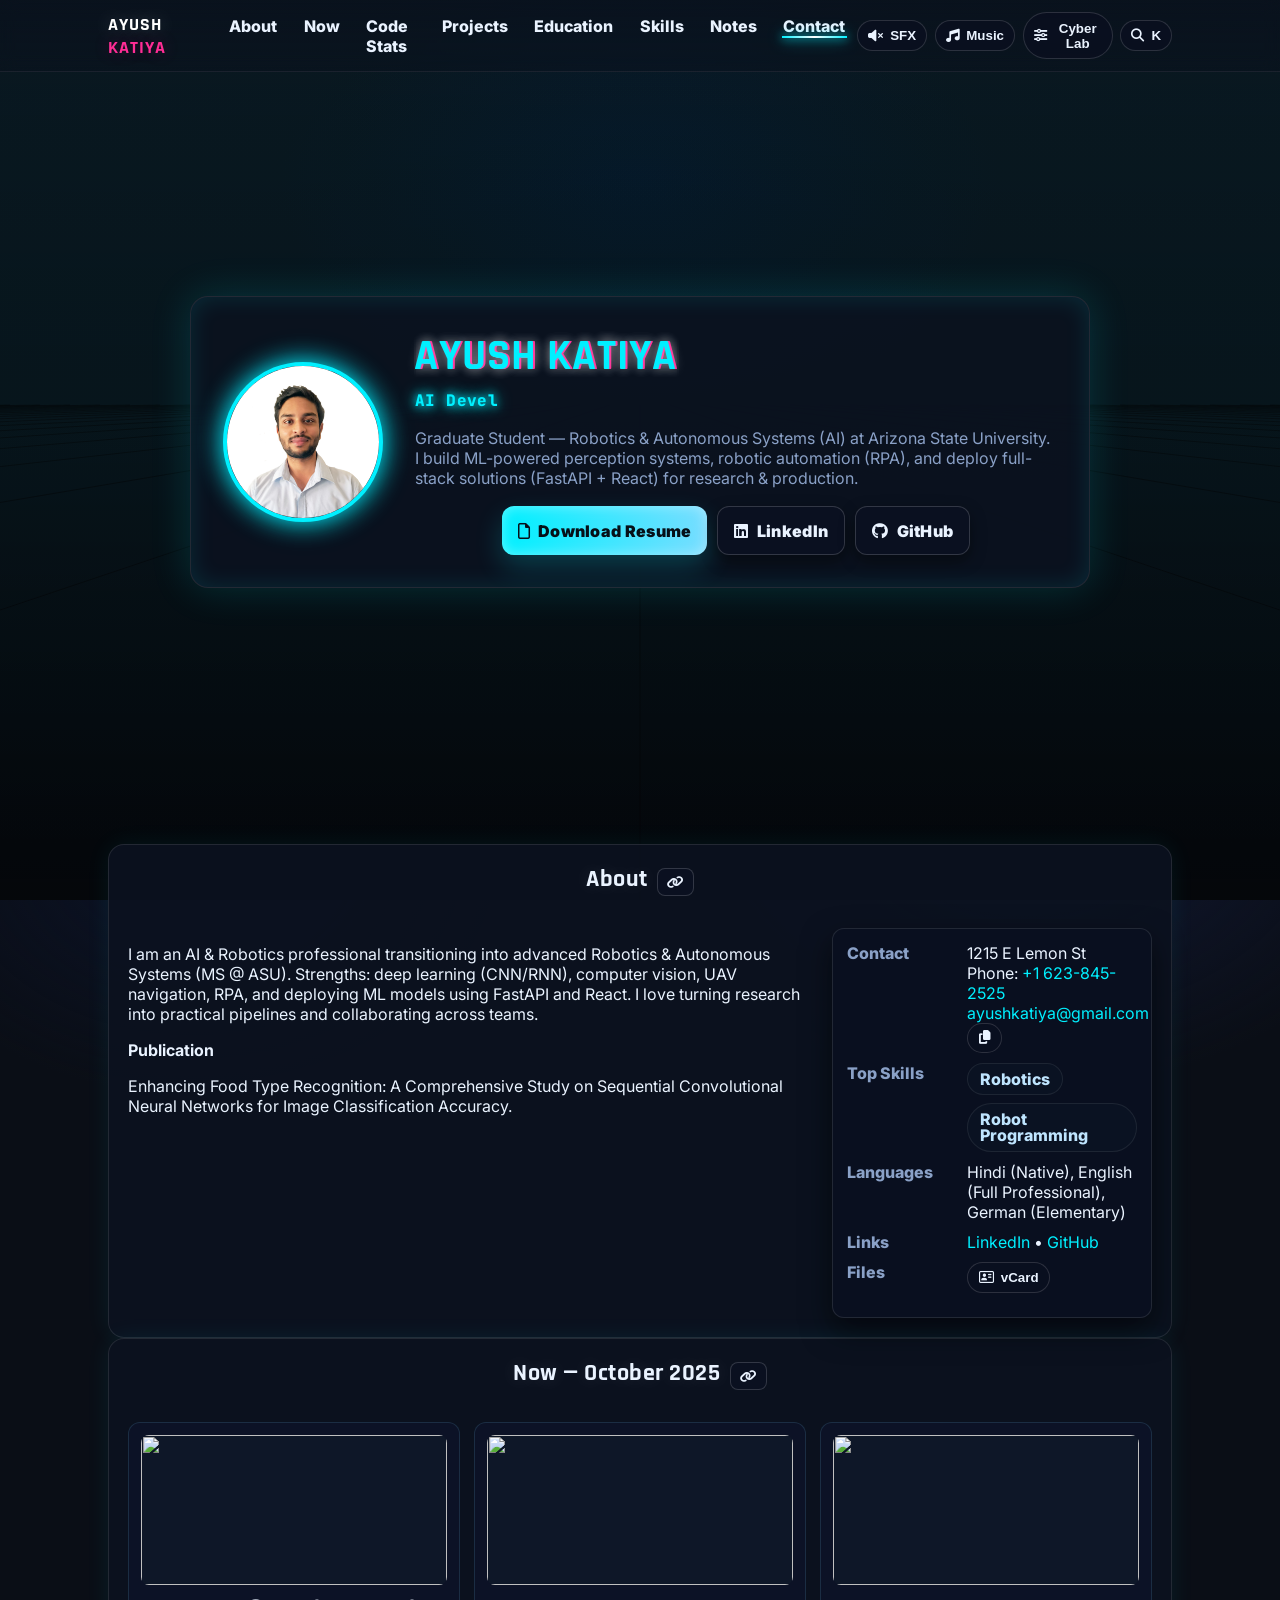
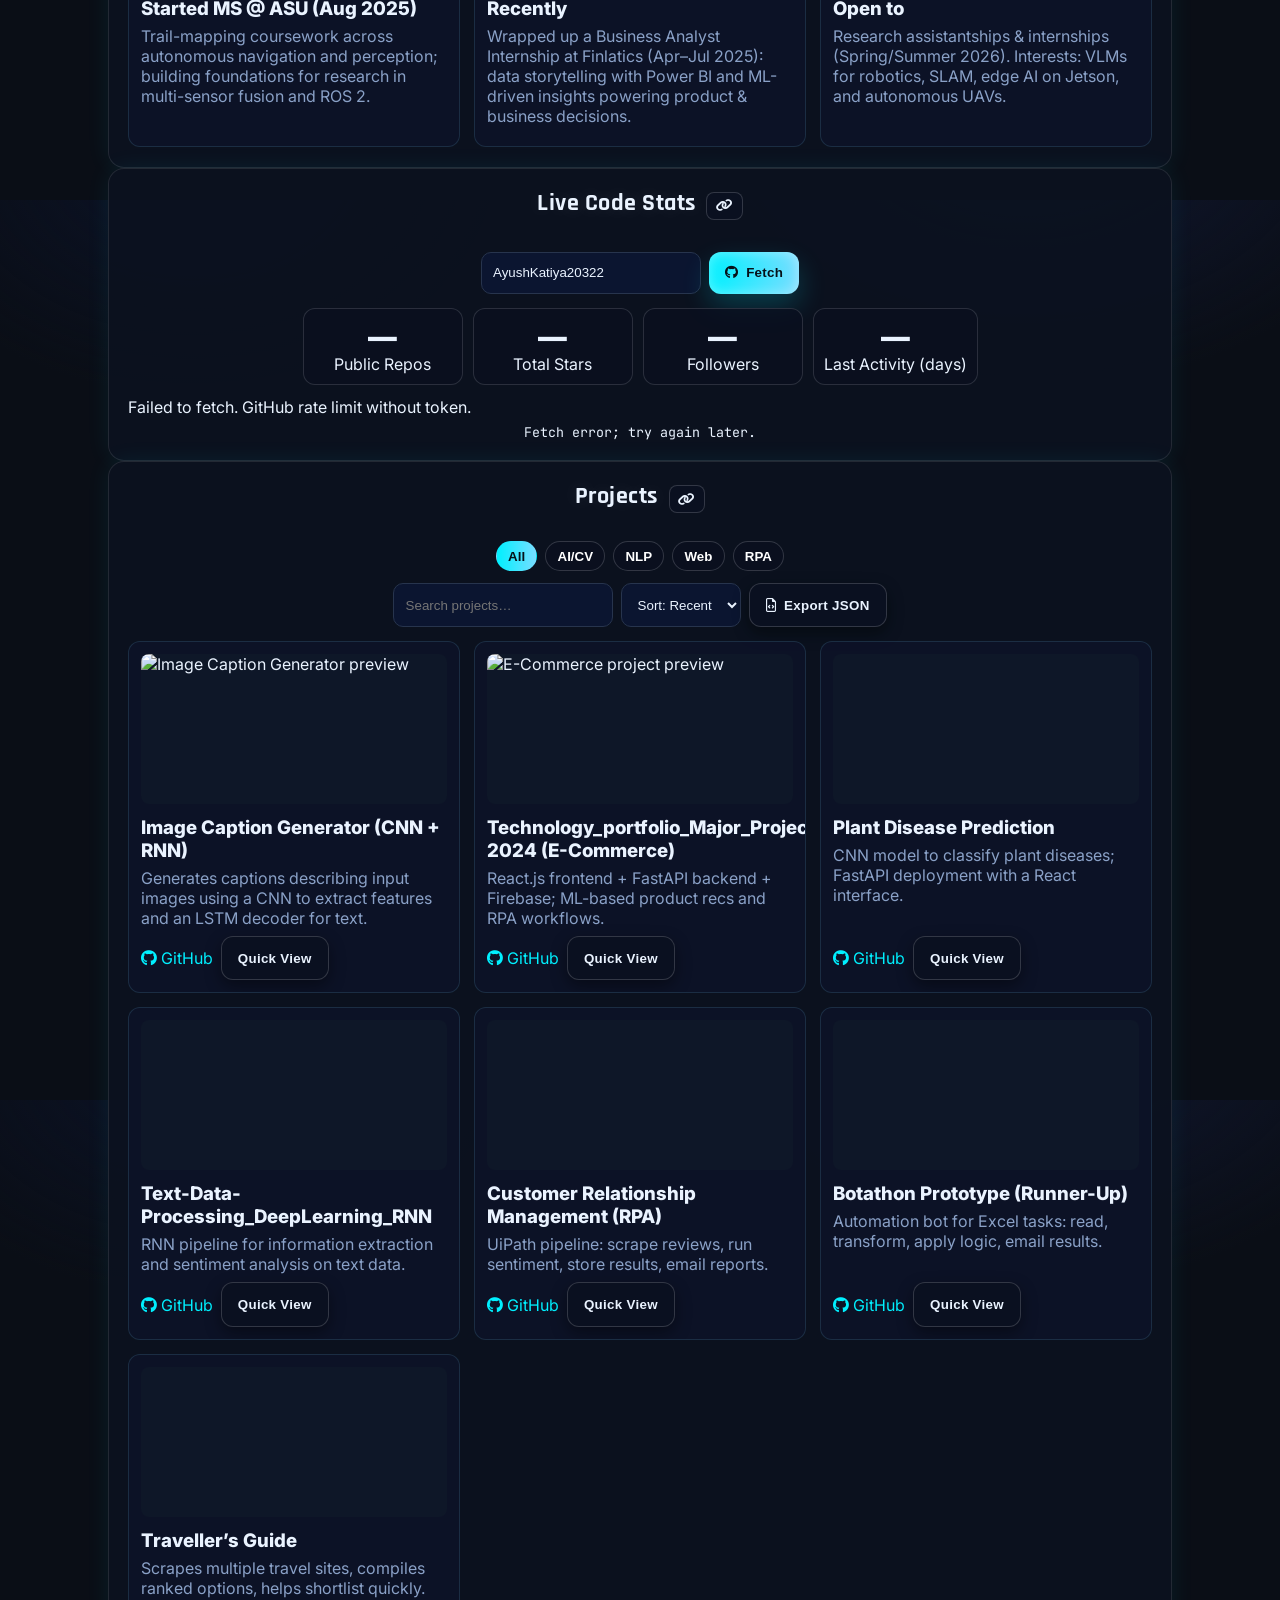
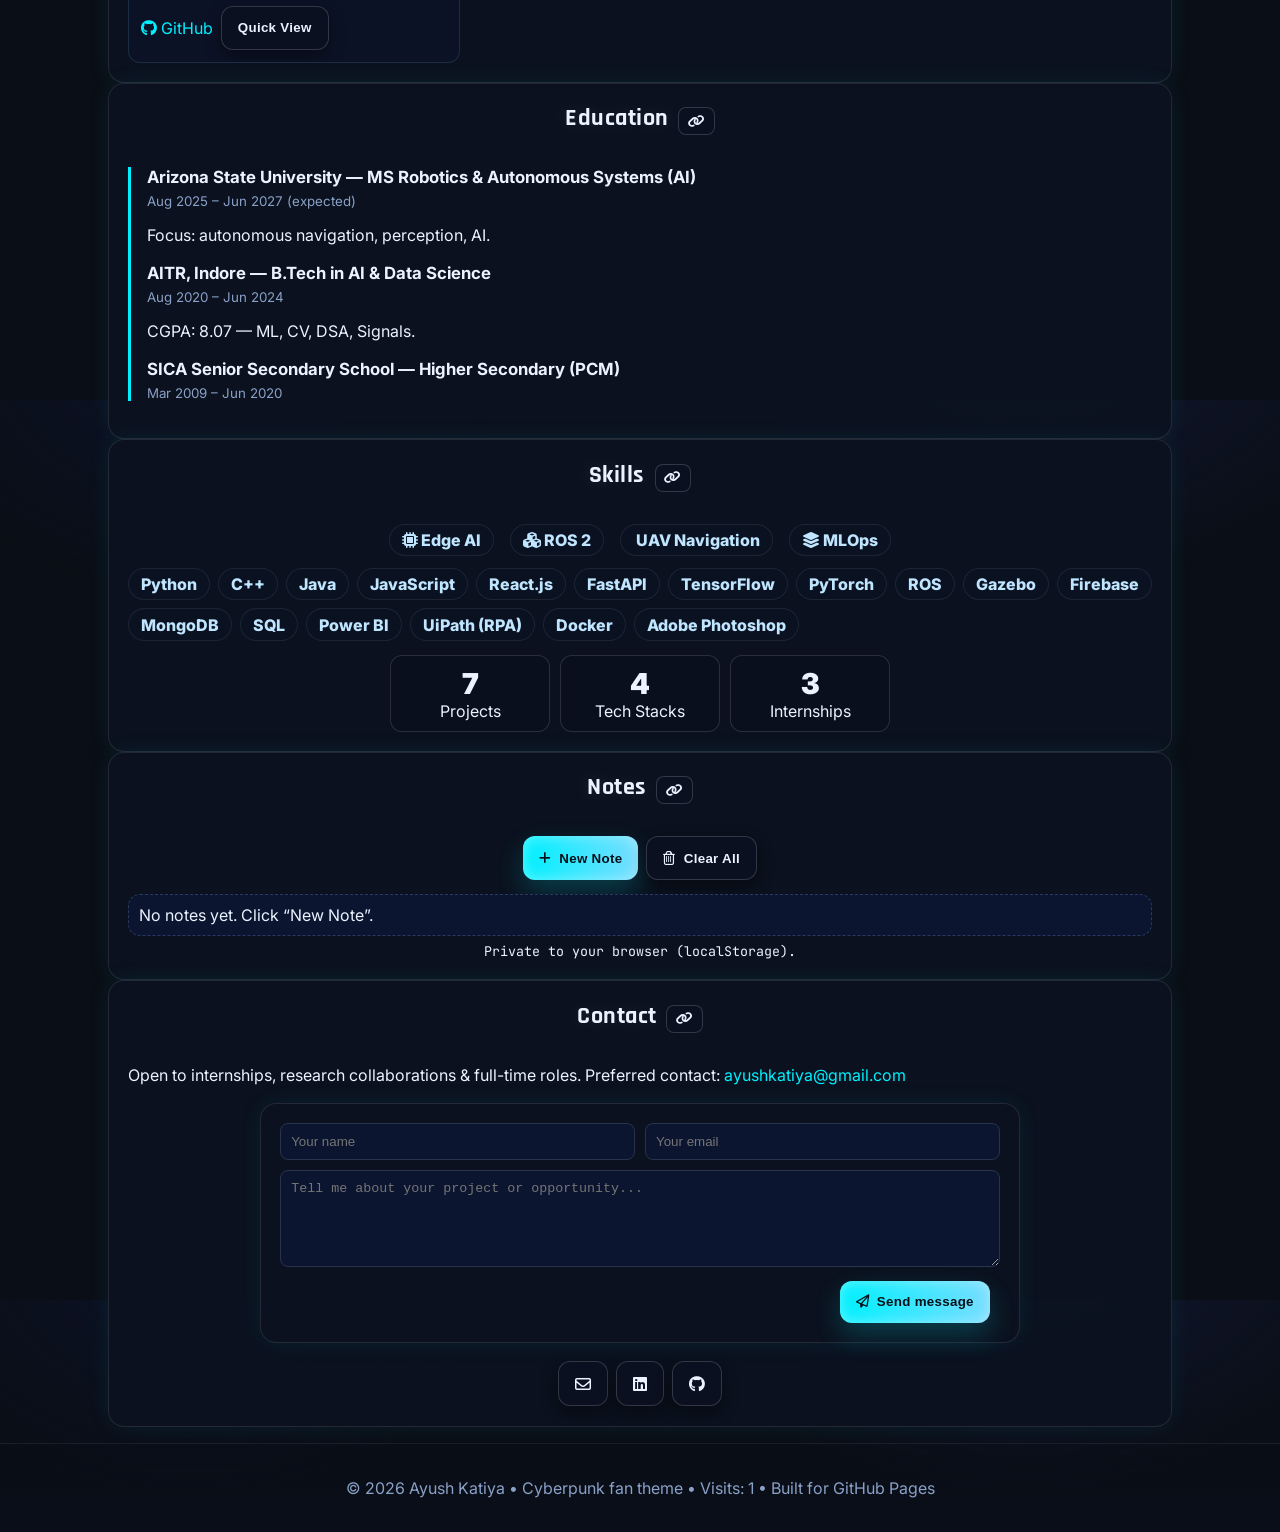
==== commit 8fa7f586: "Update index.html" ====
--- a/index.html
+++ b/index.html
@@ -61,9 +61,60 @@
 .btn-chip{border:1px solid #ffffff24; background:#0a1020cc; color:#eaf3ff; padding:.45rem .65rem; border-radius:999px; font-weight:800; display:inline-flex; gap:.45rem; align-items:center; cursor:pointer}
 .menu-btn{display:none}
 
-.hero{min-height:calc(100vh - var(--nav-h)); display:grid; place-items:center; padding:calc(var(--nav-h) + 48px) 1rem 4rem; text-align:center}
-.holo{position:relative; max-width:980px; margin:0 auto; padding:1.4rem; border-radius:18px; background:var(--panel); border:1px solid var(--panel-b); box-shadow:inset 0 0 24px #00f0ff1f, 0 0 40px #00f0ff26}
-.profile{width:148px;height:148px;border-radius:50%;object-fit:cover;margin:0 auto 14px;border:4px solid var(--a);box-shadow:0 0 24px var(--a), 0 0 36px #00f0ff33;background:#111}
+.hero {
+  min-height: calc(100vh - var(--nav-h));
+  display: flex;
+  align-items: center;
+  justify-content: center;
+  padding: calc(var(--nav-h) + 48px) 1rem 4rem;
+  text-align: center;
+}
+.holo {
+  display: flex;
+  justify-content: center;
+  align-items: center;
+  flex-direction: column;
+  background: var(--panel);
+  border: 1px solid var(--panel-b);
+  border-radius: 18px;
+  padding: 2rem;
+  box-shadow: inset 0 0 24px #00f0ff1f, 0 0 40px #00f0ff26;
+  max-width: 900px;
+  width: 100%;
+}
+.hero-content {
+  display: flex;
+  flex-direction: column;
+  align-items: center;
+  text-align: center;
+}
+  
+.profile {
+  width: 160px;
+  height: 160px;
+  border-radius: 50%;
+  object-fit: cover;
+  margin-bottom: 1rem;
+  border: 4px solid var(--a);
+  box-shadow: 0 0 24px var(--a), 0 0 36px #00f0ff33;
+  background: #111;
+}
+.glitch {
+  margin-bottom: 0.5rem;
+}
+@media (min-width: 800px) {
+  .hero-content {
+    flex-direction: row;
+    gap: 2rem;
+    text-align: left;
+  }
+  .hero-content .text {
+    flex: 1;
+  }
+  .profile {
+    margin-bottom: 0;
+  }
+}
 .glitch{position:relative; display:inline-block; font-size:2.7rem; font-weight:800; margin:0 0 6px; text-transform:uppercase; letter-spacing:1px; text-shadow:0 0 12px #fff4}
 .glitch::before,.glitch::after{content:attr(data-text); position:absolute; left:0; top:0; clip-path:inset(0 0 0 0);}
 .glitch::before{color:var(--b); transform:translate(1px,0); animation:gl1 2.2s infinite linear alternate-reverse}
@@ -71,6 +122,16 @@
 @keyframes gl1{0%{clip-path:inset(0 0 70% 0)}50%{clip-path:inset(0 0 0 0)}100%{clip-path:inset(40% 0 0 0)}}
 @keyframes gl2{0%{clip-path:inset(0 0 0 0)}50%{clip-path:inset(60% 0 0 0)}100%{clip-path:inset(0 0 80% 0)}}
 .tagline{color:var(--a); font-weight:900; letter-spacing:.4px; min-height:28px; margin-bottom:10px}
+ #typing {
+  text-shadow: 0 0 8px var(--a), 0 0 16px var(--a);
+  animation: flicker 2.5s infinite alternate;
+}
+@keyframes flicker {
+  0% { opacity: 1; }
+  50% { opacity: 0.85; }
+  100% { opacity: 1; }
+}
+ 
 .lead{color:var(--muted); max-width:760px; margin:0 auto 18px}
 .cta{display:flex; gap:10px; flex-wrap:wrap; justify-content:center}
 .btn{appearance:none; border:0; cursor:pointer; font-weight:900; letter-spacing:.3px; text-decoration:none; padding:.85rem 1rem; border-radius:12px; background:linear-gradient(90deg,var(--a),#7df); color:#061018; display:inline-flex; gap:.5rem; align-items:center; box-shadow:0 12px 28px #00f0ff33, inset 0 0 14px #ffffff66; transition:transform .15s}
@@ -203,14 +264,22 @@
 
 <section class="hero" aria-labelledby="hero-heading">
   <div class="holo">
-    <img class="profile" src="assets/profile.jpg" alt="Ayush Katiya portrait" loading="lazy" decoding="async" onerror="this.src='https://via.placeholder.com/150'">
-    <h1 id="hero-heading" class="glitch" data-text="Ayush Katiya">Ayush Katiya</h1>
-    <div class="tagline mono" id="typing" aria-live="off">AI Developer • Robotics Enthusiast • ML Enthusiast</div>
-    <p class="lead">Graduate Student — Robotics & Autonomous Systems (AI) at Arizona State University. I build ML-powered perception systems, robotic automation (RPA), and deploy full-stack solutions (FastAPI + React) for research & production.</p>
-    <div class="cta">
-      <a class="btn" href="resume.pdf" target="_blank" rel="noopener"><i class="fa-regular fa-file"></i> Download Resume</a>
-      <a class="btn alt" href="https://www.linkedin.com/in/ayushkatiya" target="_blank" rel="noopener"><i class="fab fa-linkedin"></i> LinkedIn</a>
-      <a class="btn alt" href="https://github.com/AyushKatiya20322" target="_blank" rel="noopener"><i class="fab fa-github"></i> GitHub</a>
+    <div class="hero-content">
+      <img class="profile" src="assets/profile.jpg" alt="Ayush Katiya portrait" loading="lazy" decoding="async" onerror="this.src='https://via.placeholder.com/150'">
+      <div class="text">
+        <h1 id="hero-heading" class="glitch" data-text="Ayush Katiya">Ayush Katiya</h1>
+        <div class="tagline mono" id="typing" aria-live="off">AI Developer • Robotics Enthusiast • ML Enthusiast</div>
+        <p class="lead">
+          Graduate Student — Robotics & Autonomous Systems (AI) at Arizona State University. 
+          I build ML-powered perception systems, robotic automation (RPA), and deploy full-stack solutions 
+          (FastAPI + React) for research & production.
+        </p>
+        <div class="cta">
+          <a class="btn" href="resume.pdf" target="_blank" rel="noopener"><i class="fa-regular fa-file"></i> Download Resume</a>
+          <a class="btn alt" href="https://www.linkedin.com/in/ayushkatiya" target="_blank" rel="noopener"><i class="fab fa-linkedin"></i> LinkedIn</a>
+          <a class="btn alt" href="https://github.com/AyushKatiya20322" target="_blank" rel="noopener"><i class="fab fa-github"></i> GitHub</a>
+        </div>
+      </div>
     </div>
   </div>
 </section>
@@ -609,7 +678,7 @@
     else { ri=(ri+1)%roles.length; mode='type-wait'; setTimeout(()=>{ mode='type'; tick(); }, PAUSE_BEFORE); }
   } else { setTimeout(tick,16); }
 }
-tick();
+document.addEventListener("DOMContentLoaded", tick);
 
 /* ========= SFX & music (gesture-safe) ========= */
 let audioCtx, masterGain, sfxOn=false, musicOn=false, loopNodes=[];
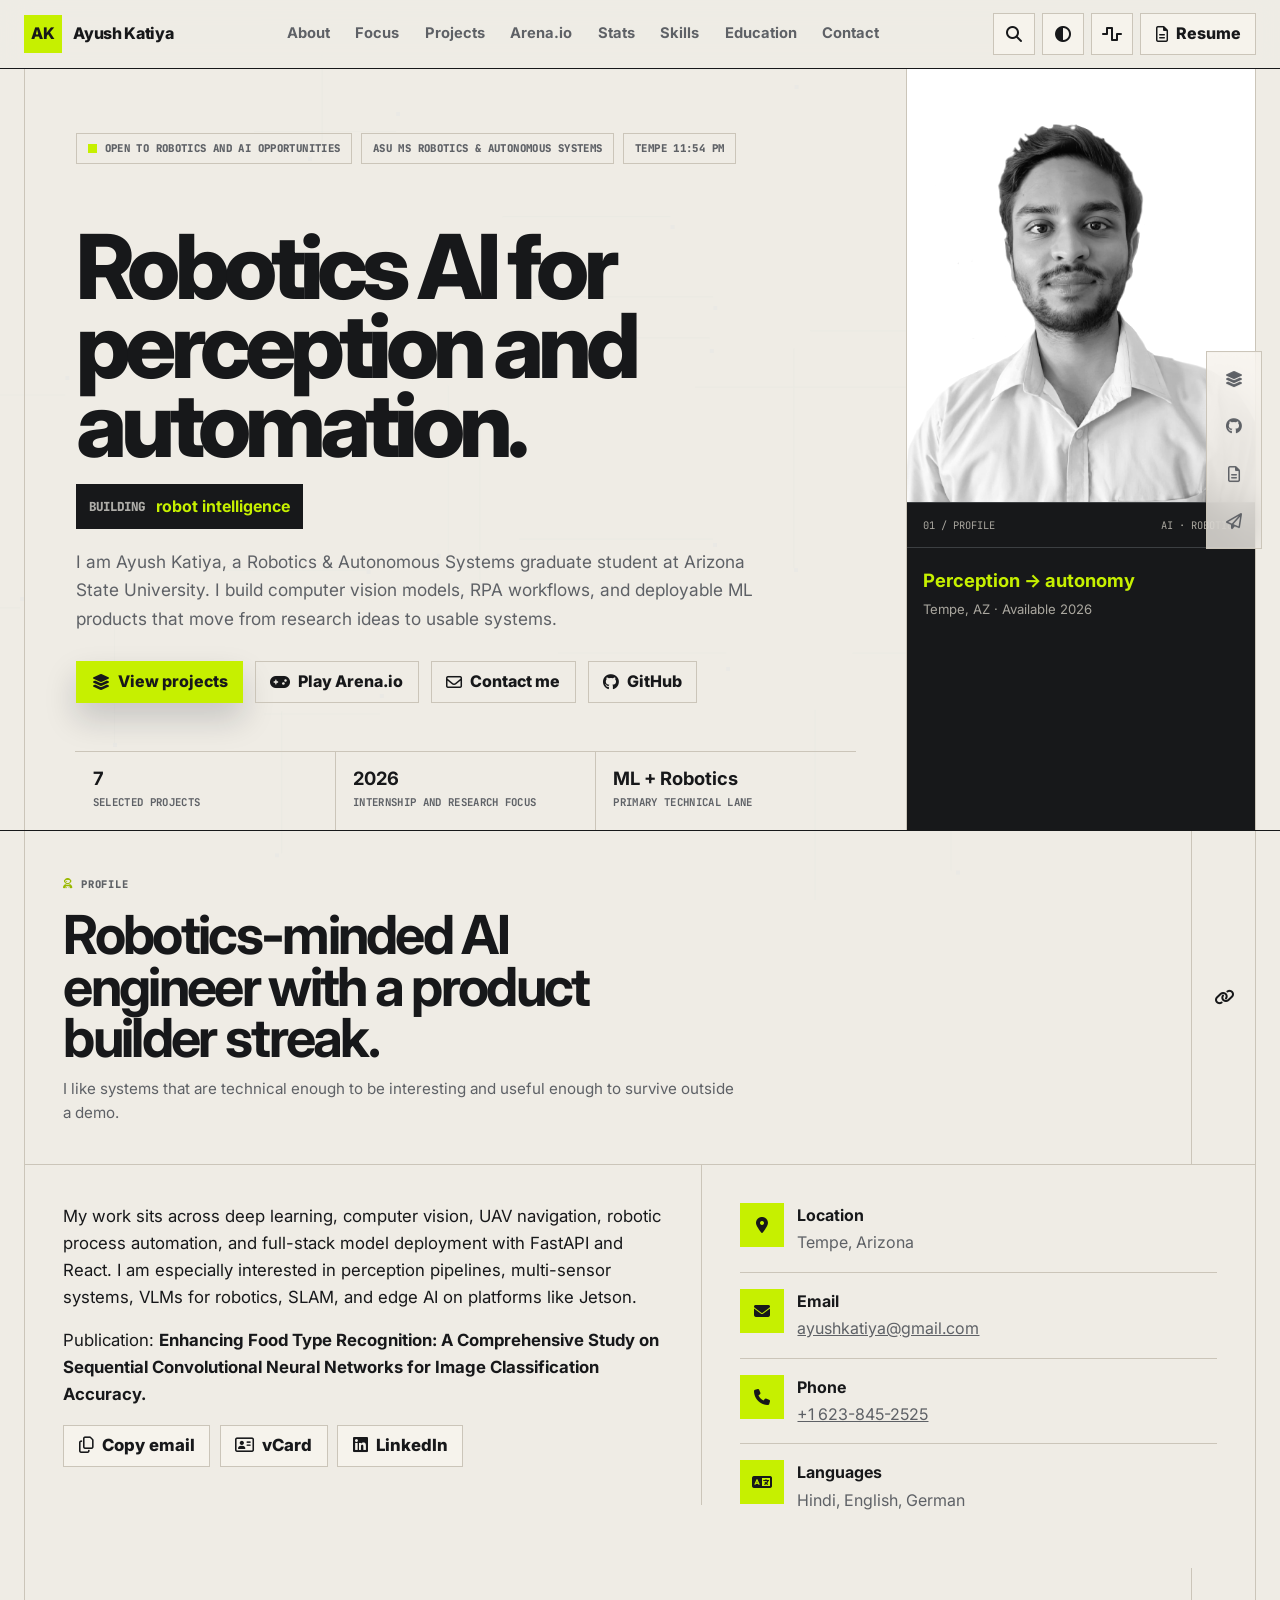
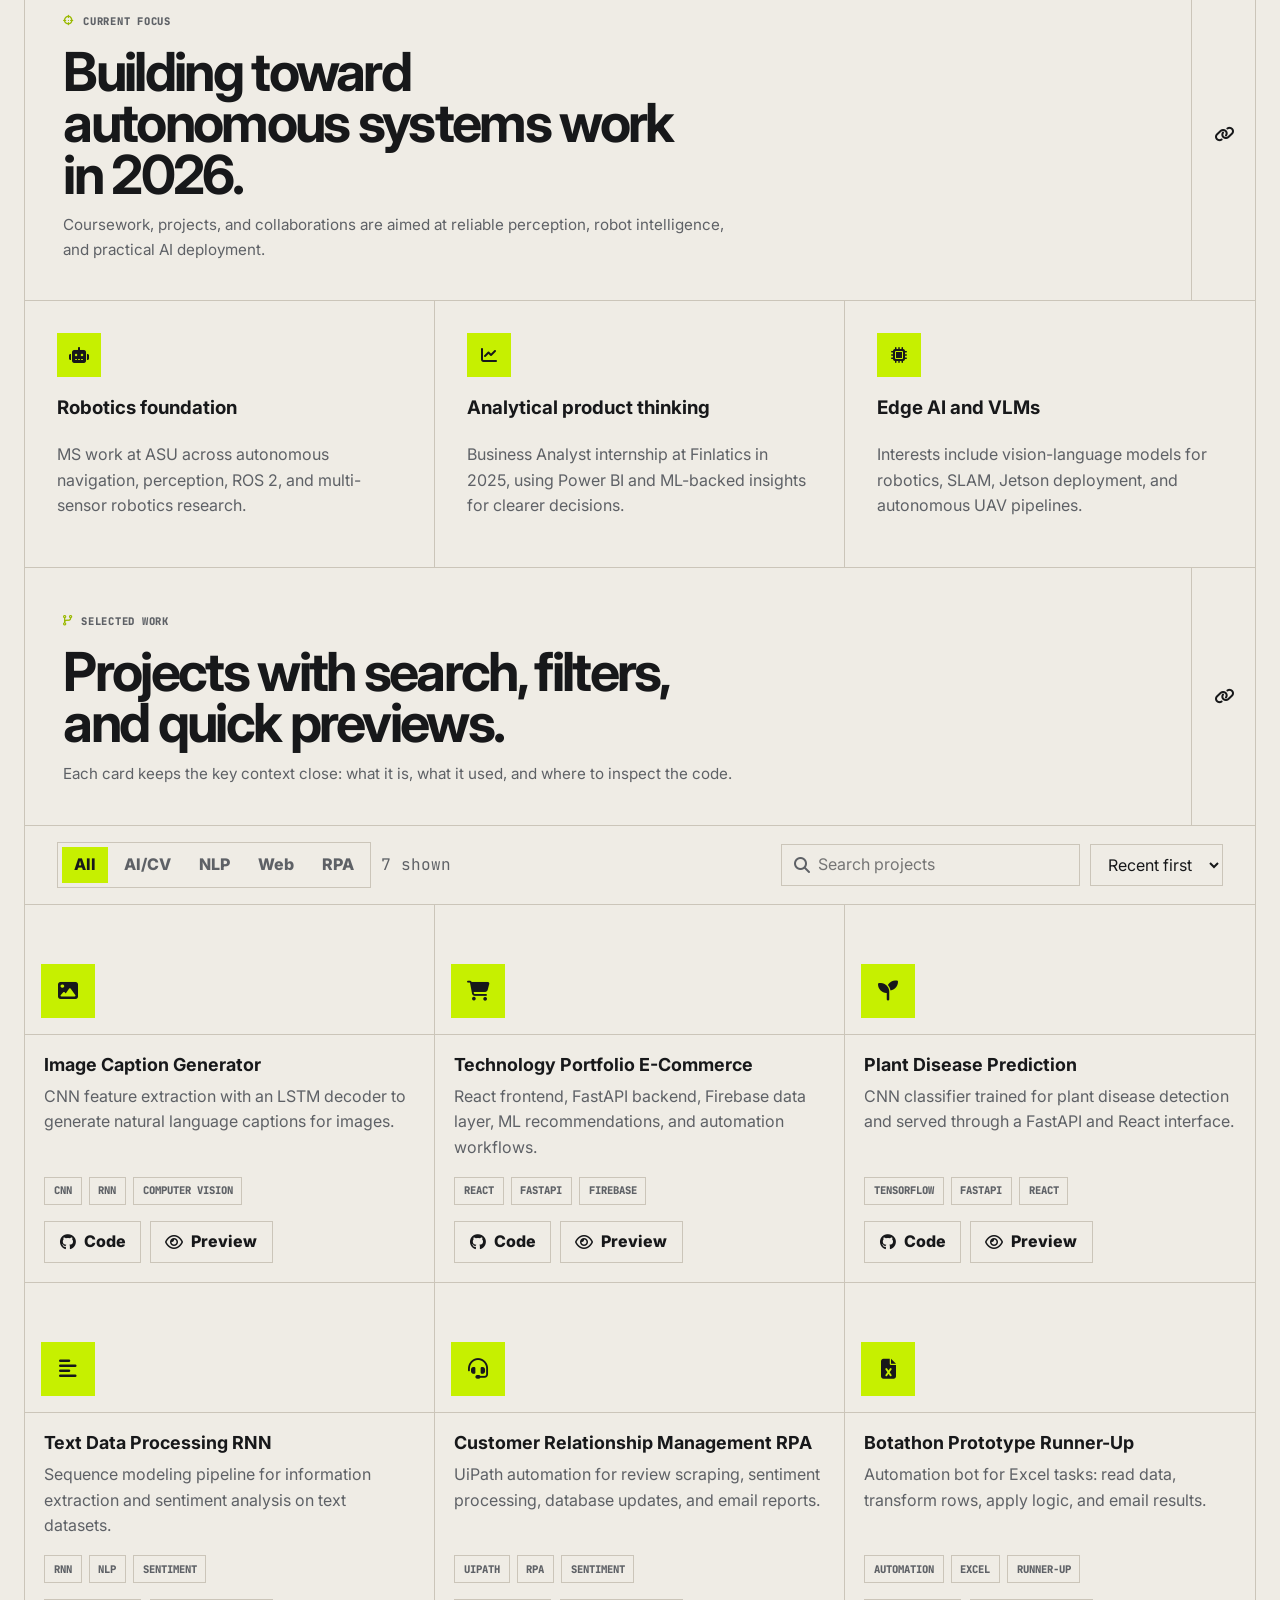
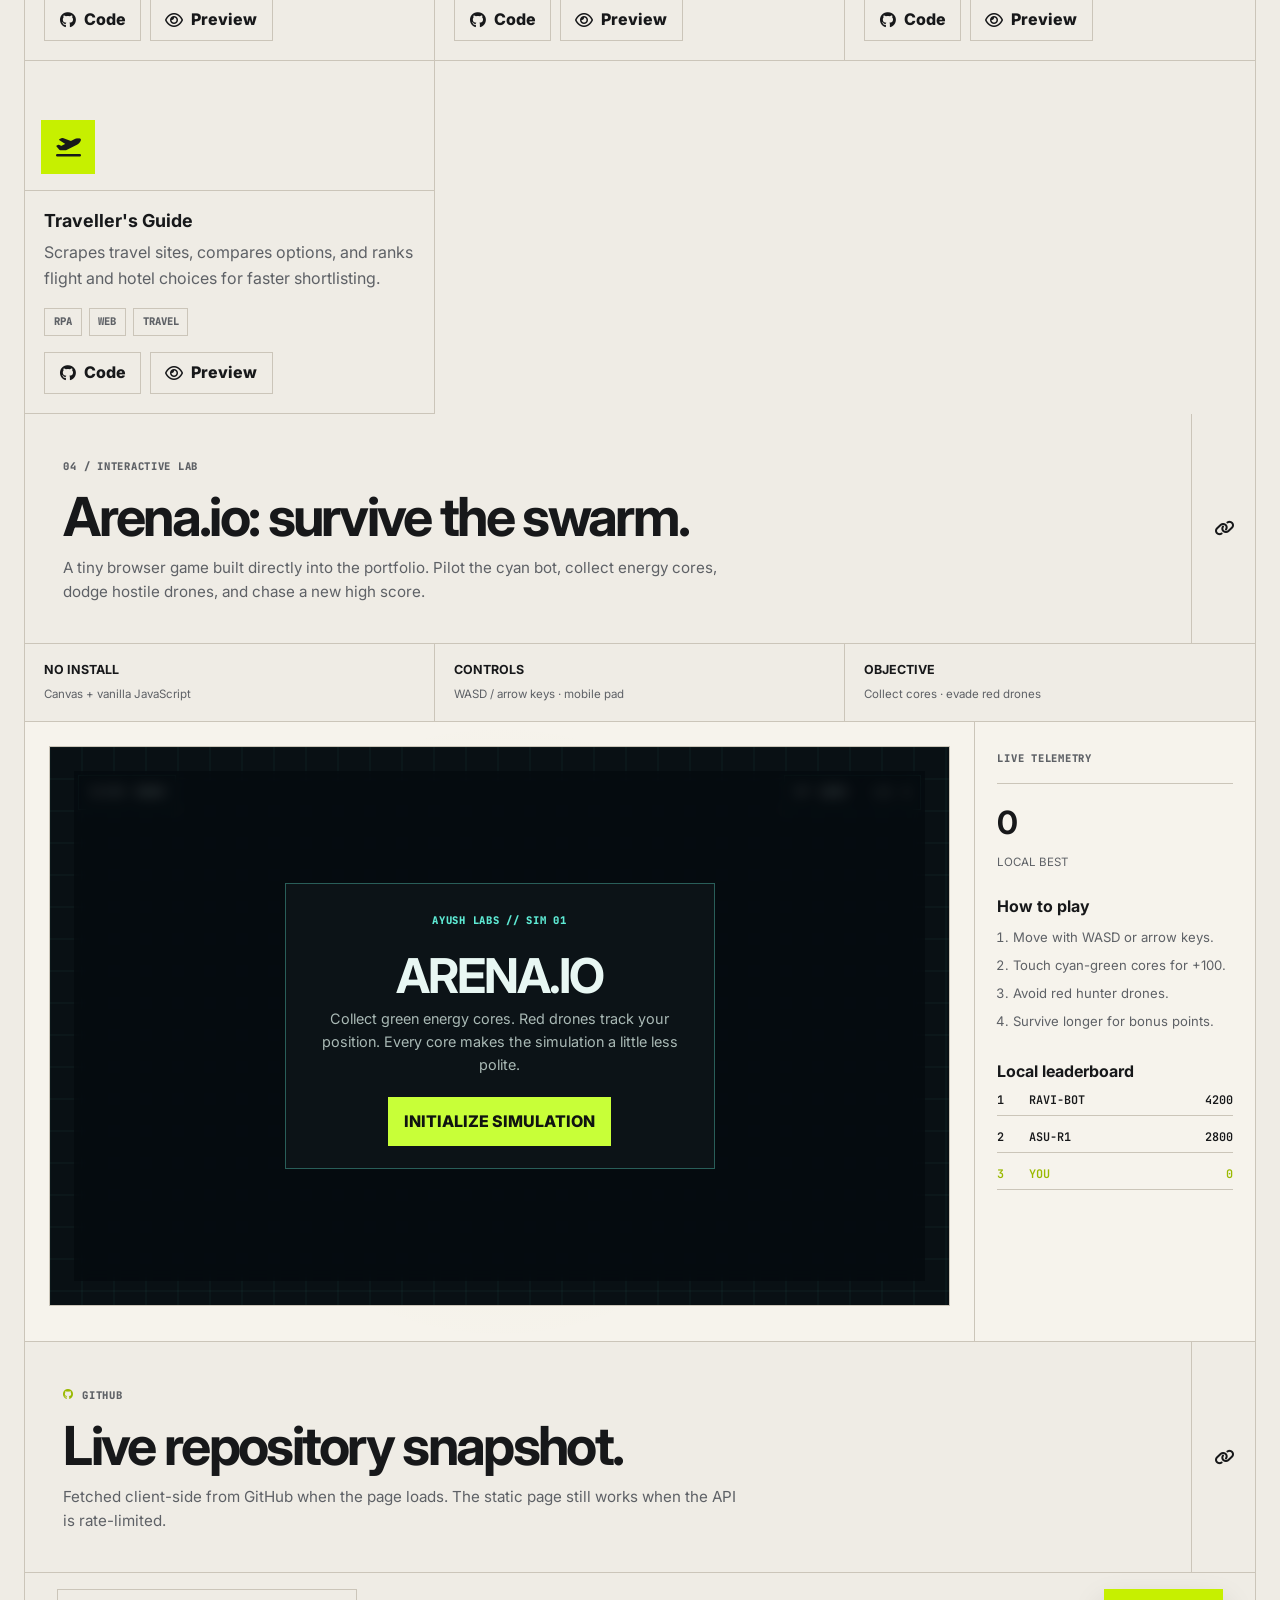
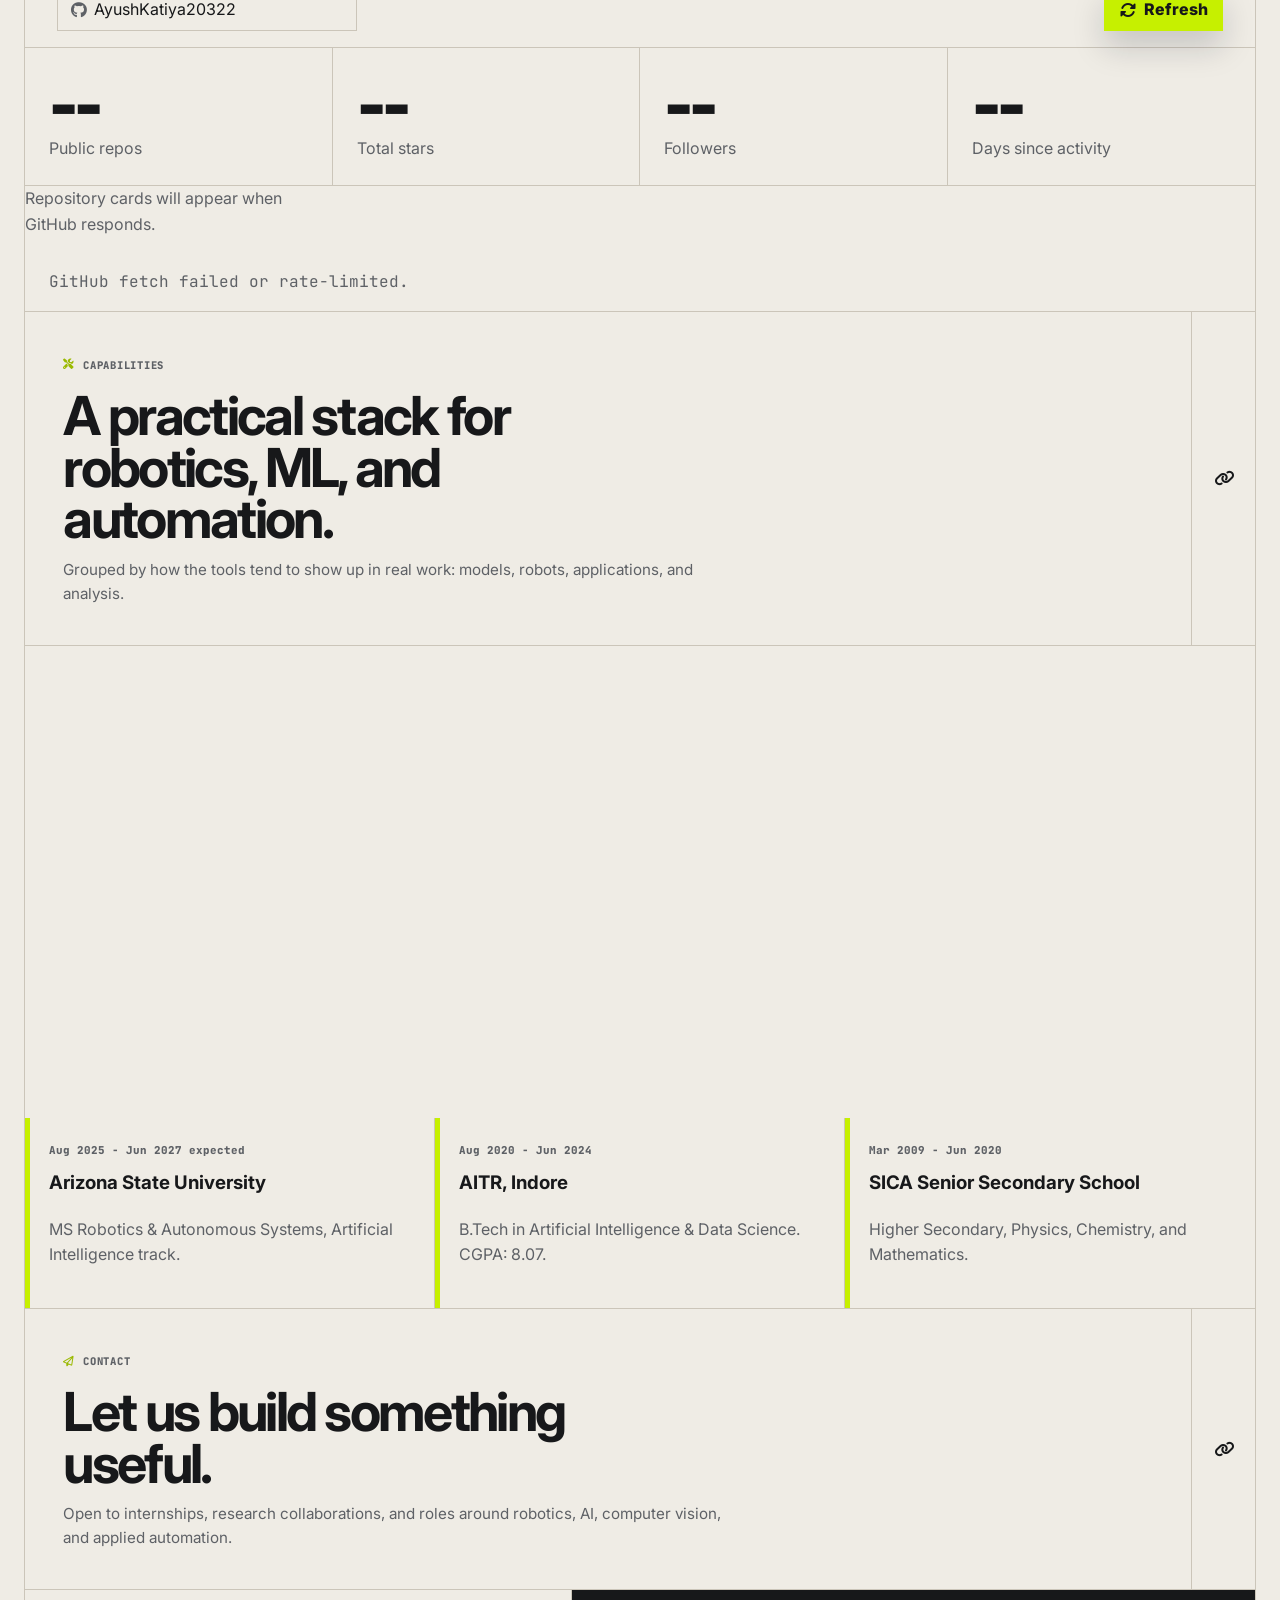
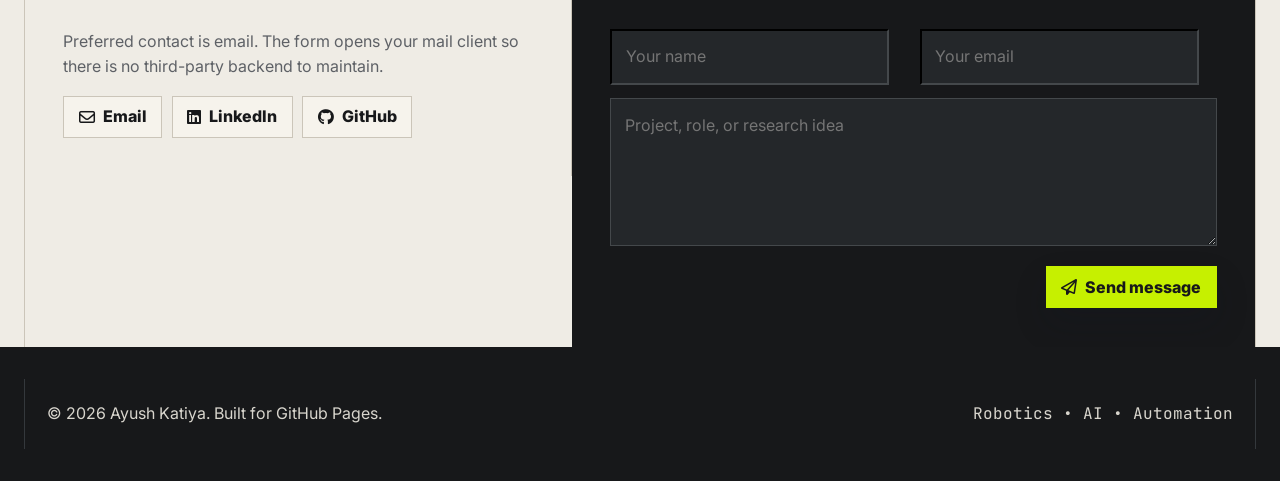
==== commit b31d0fb6: "Add files via upload" ====
--- a/index.html
+++ b/index.html
@@ -1,924 +1,2731 @@
 <!doctype html>
 <html lang="en">
 <head>
-<meta charset="utf-8"/>
-<meta name="viewport" content="width=device-width,initial-scale=1"/>
-<title>Ayush Katiya — Cyberpunk Robotics & AI</title>
-<meta name="description" content="Ayush Katiya — MS Robotics & Autonomous Systems (AI) @ ASU. Cyberpunk portfolio with live GitHub stats, search/sort, notes, SFX & PWA."/>
-<meta name="theme-color" content="#0a0e16">
-<link rel="manifest" href="manifest.webmanifest">
-<!-- Open Graph / Twitter (nice share cards) -->
-<meta property="og:title" content="Ayush Katiya — Cyberpunk Robotics & AI">
-<meta property="og:description" content="MS Robotics & Autonomous Systems (AI). Robotics • CV • Edge AI • ROS 2 • FastAPI + React.">
+<meta charset="utf-8">
+<meta name="viewport" content="width=device-width, initial-scale=1">
+<title>Ayush Katiya | Robotics &amp; AI Portfolio</title>
+<meta name="description" content="Ayush Katiya is an AI and Robotics engineer focused on perception, autonomous systems, computer vision, RPA, and full-stack ML deployment.">
+<meta name="keywords" content="Ayush Katiya, robotics, artificial intelligence, computer vision, ROS 2, autonomous systems, machine learning, portfolio">
+<meta name="author" content="Ayush Katiya">
+<meta name="robots" content="index, follow">
+<link rel="canonical" href="https://ayushkatiya20322.github.io/">
+<meta property="og:url" content="https://ayushkatiya20322.github.io/">
+<meta property="og:site_name" content="Ayush Katiya Portfolio">
+<meta name="theme-color" content="#f7f8fb">
+<meta property="og:title" content="Ayush Katiya | Robotics &amp; AI Portfolio">
+<meta property="og:description" content="Robotics, autonomous systems, computer vision, edge AI, ROS 2, FastAPI, and React.">
 <meta property="og:type" content="website">
 <meta property="og:image" content="assets/profile.jpg">
 <meta name="twitter:card" content="summary_large_image">
-
+<link rel="manifest" href="manifest.webmanifest">
+<link rel="preload" as="image" href="assets/profile.jpg" fetchpriority="high">
+<link rel="preconnect" href="https://fonts.googleapis.com">
 <link rel="preconnect" href="https://fonts.gstatic.com" crossorigin>
-<link href="https://fonts.googleapis.com/css2?family=Inter:wght@400;600;700;800&family=Rajdhani:wght@600;700&family=JetBrains+Mono:wght@400;600&display=swap" rel="stylesheet">
-<link rel="stylesheet" href="https://cdnjs.cloudflare.com/ajax/libs/font-awesome/6.5.0/css/all.min.css" crossorigin="anonymous" referrerpolicy="no-referrer"/>
-<link rel="icon" href="data:image/svg+xml,%3Csvg xmlns='http://www.w3.org/2000/svg' viewBox='0 0 128 128'%3E%3Crect width='128' height='128' rx='20' fill='%230a0e16'/%3E%3Cpath d='M20 94h88M20 64h88M20 34h88' stroke='%23ff2d95' stroke-width='10' stroke-linecap='round'/%3E%3C/svg%3E">
-
+<link href="https://fonts.googleapis.com/css2?family=Inter:wght@400;500;600;700;800&family=JetBrains+Mono:wght@500;700&display=swap" rel="stylesheet">
+<link rel="stylesheet" href="https://cdnjs.cloudflare.com/ajax/libs/font-awesome/6.5.0/css/all.min.css" crossorigin="anonymous" referrerpolicy="no-referrer">
+<link rel="icon" href="data:image/svg+xml,%3Csvg xmlns='http://www.w3.org/2000/svg' viewBox='0 0 128 128'%3E%3Crect width='128' height='128' rx='18' fill='%23111827'/%3E%3Cpath d='M27 91 53 29h16l26 62H79l-5-13H48l-5 13H27Zm27-28h15L62 44l-8 19Z' fill='%235eead4'/%3E%3C/svg%3E">
 <style>
-:root{
-  --bg:#0a0e16; --bg-2:#0b1020; --text:#eaf3ff; --muted:#8aa1c7;
-  --panel:#0c1220e6; --panel-b:#ffffff1a; --nav-h:72px; --r:14px;
-  --a:#00f0ff; --b:#ff2d95; --c:#8b5cf6; --glow:0 0 18px #00f0ff66, 0 0 32px #00f0ff33;
-  --grid-speed:1;
-}
-body.dark{ --bg:#05070c; --bg-2:#070a14; --text:#f5f9ff; --muted:#9fb6da; --panel:#060a14e6; }
-*{box-sizing:border-box}
-html,body{height:100%}
-body{
-  margin:0; font-family:Inter,system-ui,-apple-system,"Segoe UI",Roboto,"Helvetica Neue",Arial;
-  color:var(--text); background:radial-gradient(1000px 700px at 80% -10%, #111833, transparent 40%), radial-gradient(800px 600px at 15% -5%, #0b1226, transparent 40%), var(--bg);
-  -webkit-font-smoothing:antialiased; -moz-osx-font-smoothing:grayscale; overflow-x:hidden;
-}
-a{color:var(--a); text-decoration:none} a:hover{text-decoration:underline}
-.container{max-width:1100px;margin:0 auto;padding:1rem 1.1rem}
-.mono{font-family:"JetBrains Mono",ui-monospace,Menlo,Consolas,monospace}
-h1,h2{font-family:Rajdhani,Inter,sans-serif; letter-spacing:.5px}
-
-/* Skip link */
-a[href="#main"]:focus{
-  position:absolute; left:10px; top:10px; width:auto; height:auto;
-  padding:.4rem .6rem; z-index:2000; background:#0a1020; color:#eaf3ff;
-  border-radius:8px; border:1px solid #ffffff2a; outline:none;
-}
-
-.neon-grid{position:fixed; inset:0; z-index:-2; pointer-events:none; background:linear-gradient(#0000,#0008), radial-gradient(600px 400px at 50% 20%, #071022, transparent 60%), var(--bg);}
-canvas#grid{position:fixed; inset:0; z-index:-1; pointer-events:none}
-
-header.nav{position:fixed; inset:0 0 auto; height:var(--nav-h); z-index:1000; display:flex; align-items:center; border-bottom:1px solid #ffffff12; background:linear-gradient(to bottom, #0a0f1caa, #0a0f1c66); backdrop-filter:blur(8px)}
-.nav .inner{display:flex; align-items:center; justify-content:space-between; width:100%; max-width:1100px; margin:0 auto}
-.brand{font-family:Rajdhani; font-weight:800; font-size:1.15rem; letter-spacing:1px; color:#fff; text-shadow:0 0 18px #fff4}
-.brand .accent{color:var(--b); text-shadow:0 0 16px #ff2d9540}
-ul.links{display:flex; gap:.25rem; list-style:none; padding:0; margin:0}
-ul.links a{position:relative; display:inline-flex; align-items:center; padding:.55rem .7rem; border-radius:10px; color:#eaf3ff; font-weight:800}
-ul.links a::after{content:""; position:absolute; left:10px; right:10px; bottom:6px; height:2px; background:linear-gradient(90deg,var(--a),#fff,var(--a)); box-shadow:0 0 8px var(--a),0 0 16px var(--a); transform:scaleX(0); transform-origin:left; transition:transform .35s cubic-bezier(.2,.95,.2,1)}
-ul.links a:hover::after, ul.links a.active::after{transform:scaleX(1)}
-.controls{display:flex; gap:.45rem; align-items:center}
-.btn-chip{border:1px solid #ffffff24; background:#0a1020cc; color:#eaf3ff; padding:.45rem .65rem; border-radius:999px; font-weight:800; display:inline-flex; gap:.45rem; align-items:center; cursor:pointer}
-.menu-btn{display:none}
-
-.hero {
-  min-height: calc(100vh - var(--nav-h));
+:root {
+  color-scheme: light;
+  --bg: #f7f8fb;
+  --surface: #ffffff;
+  --surface-2: #eef3f7;
+  --ink: #121826;
+  --muted: #5d6978;
+  --soft: #eef2f6;
+  --line: rgba(18, 24, 38, .13);
+  --teal: #0f766e;
+  --blue: #2563eb;
+  --rose: #be123c;
+  --amber: #b45309;
+  --shadow: 0 24px 70px rgba(17, 24, 39, .12);
+  --radius: 8px;
+  --nav-h: 72px;
+  --ease-fluid: cubic-bezier(.16, 1, .3, 1);
+  --ease-snap: cubic-bezier(.2, .8, .2, 1);
+}
+
+body.dark {
+  color-scheme: dark;
+  --bg: #121414;
+  --surface: #1a1d1f;
+  --surface-2: #23272a;
+  --ink: #f4f7fb;
+  --muted: #b7c0ca;
+  --soft: #24292d;
+  --line: rgba(244, 247, 251, .16);
+  --teal: #5eead4;
+  --blue: #93c5fd;
+  --rose: #fb7185;
+  --amber: #fbbf24;
+  --shadow: 0 24px 70px rgba(0, 0, 0, .38);
+}
+
+* {
+  box-sizing: border-box;
+}
+
+html {
+  scroll-behavior: smooth;
+}
+
+body {
+  margin: 0;
+  font-family: Inter, system-ui, -apple-system, BlinkMacSystemFont, "Segoe UI", sans-serif;
+  color: var(--ink);
+  background:
+    linear-gradient(90deg, rgba(18, 24, 38, .035) 1px, transparent 1px),
+    linear-gradient(rgba(18, 24, 38, .035) 1px, transparent 1px),
+    var(--bg);
+  background-size: 42px 42px;
+  line-height: 1.6;
+  -webkit-font-smoothing: antialiased;
+  text-rendering: optimizeLegibility;
+}
+
+body.dark {
+  background:
+    linear-gradient(90deg, rgba(255, 255, 255, .035) 1px, transparent 1px),
+    linear-gradient(rgba(255, 255, 255, .035) 1px, transparent 1px),
+    var(--bg);
+  background-size: 42px 42px;
+}
+
+body.menu-open,
+body.palette-open {
+  overflow: hidden;
+}
+
+body.motion-off *,
+body.motion-off *::before,
+body.motion-off *::after {
+  animation-duration: .01ms !important;
+  animation-iteration-count: 1 !important;
+  transition-duration: .01ms !important;
+  scroll-behavior: auto !important;
+}
+
+#motionField {
+  position: fixed;
+  inset: 0;
+  z-index: 0;
+  width: 100%;
+  height: 100%;
+  pointer-events: none;
+  opacity: .58;
+  mix-blend-mode: multiply;
+}
+
+body.dark #motionField {
+  opacity: .38;
+  mix-blend-mode: screen;
+}
+
+body.motion-off #motionField {
+  display: none;
+}
+
+.hero,
+main,
+.footer {
+  position: relative;
+  z-index: 1;
+}
+
+a {
+  color: inherit;
+}
+
+img,
+svg {
+  max-width: 100%;
+  display: block;
+}
+
+button,
+input,
+select,
+textarea {
+  font: inherit;
+}
+
+button {
+  cursor: pointer;
+}
+
+.skip-link {
+  position: absolute;
+  left: 16px;
+  top: -80px;
+  z-index: 5000;
+  padding: .65rem .85rem;
+  border-radius: var(--radius);
+  background: var(--ink);
+  color: var(--bg);
+  transition: top .2s ease;
+}
+
+.skip-link:focus {
+  top: 16px;
+}
+
+.container {
+  width: min(1180px, calc(100% - 40px));
+  margin: 0 auto;
+}
+
+.mono {
+  font-family: "JetBrains Mono", ui-monospace, SFMono-Regular, Consolas, monospace;
+}
+
+.muted {
+  color: var(--muted);
+}
+
+.topbar {
+  position: sticky;
+  top: 0;
+  z-index: 1000;
+  min-height: var(--nav-h);
+  background: color-mix(in srgb, var(--surface) 86%, transparent);
+  border-bottom: 1px solid var(--line);
+  backdrop-filter: blur(18px);
+}
+
+.nav {
+  min-height: var(--nav-h);
   display: flex;
   align-items: center;
+  justify-content: space-between;
+  gap: 1rem;
+}
+
+.brand {
+  display: inline-flex;
+  align-items: center;
+  gap: .7rem;
+  color: var(--ink);
+  text-decoration: none;
+  font-weight: 800;
+}
+
+.brand-mark {
+  width: 38px;
+  height: 38px;
+  display: grid;
+  place-items: center;
+  border-radius: var(--radius);
+  color: #101415;
+  background: linear-gradient(135deg, #5eead4, #93c5fd 55%, #fda4af);
+  box-shadow: 0 14px 28px rgba(15, 118, 110, .23);
+}
+
+.nav-links {
+  display: flex;
+  align-items: center;
+  gap: .2rem;
+  list-style: none;
+  padding: 0;
+  margin: 0;
+}
+
+.nav-links a {
+  display: inline-flex;
+  align-items: center;
+  min-height: 40px;
+  padding: 0 .7rem;
+  border-radius: var(--radius);
+  color: var(--muted);
+  text-decoration: none;
+  font-weight: 700;
+  font-size: .92rem;
+}
+
+.nav-links a:hover,
+.nav-links a[aria-current="page"] {
+  color: var(--ink);
+  background: var(--soft);
+}
+
+.nav-actions {
+  display: flex;
+  align-items: center;
+  gap: .45rem;
+}
+
+.icon-btn,
+.chip-btn,
+.btn {
+  border: 1px solid var(--line);
+  border-radius: var(--radius);
+  background: var(--surface);
+  color: var(--ink);
+  min-height: 42px;
+  display: inline-flex;
+  align-items: center;
   justify-content: center;
-  padding: calc(var(--nav-h) + 48px) 1rem 4rem;
-  text-align: center;
-}
-.holo {
+  gap: .5rem;
+  text-decoration: none;
+  font-weight: 800;
+  position: relative;
+  overflow: hidden;
+  transition: transform .24s var(--ease-fluid), border-color .24s ease, background .24s ease, box-shadow .24s ease;
+}
+
+.icon-btn::after,
+.chip-btn::after,
+.btn::after {
+  content: "";
+  position: absolute;
+  inset: 0;
+  background: linear-gradient(110deg, transparent 22%, color-mix(in srgb, var(--teal) 18%, transparent), transparent 72%);
+  transform: translateX(-120%);
+  transition: transform .72s var(--ease-fluid);
+  pointer-events: none;
+}
+
+.icon-btn:hover::after,
+.chip-btn:hover::after,
+.btn:hover::after {
+  transform: translateX(120%);
+}
+
+.icon-btn {
+  width: 42px;
+  padding: 0;
+}
+
+.chip-btn,
+.btn {
+  padding: 0 .9rem;
+}
+
+.btn.primary {
+  background: var(--ink);
+  color: var(--bg);
+  border-color: var(--ink);
+  box-shadow: 0 16px 32px rgba(18, 24, 38, .18);
+}
+
+body.dark .btn.primary {
+  background: #f4f7fb;
+  color: #121414;
+  border-color: #f4f7fb;
+}
+
+.btn.ghost {
+  background: transparent;
+}
+
+.icon-btn:hover,
+.chip-btn:hover,
+.btn:hover {
+  transform: translateY(-2px);
+  border-color: color-mix(in srgb, var(--ink) 30%, var(--line));
+}
+
+.menu-btn {
+  display: none;
+}
+
+.progress {
+  position: fixed;
+  inset: 0 auto auto 0;
+  z-index: 2000;
+  height: 3px;
+  width: 0;
+  background: linear-gradient(90deg, var(--teal), var(--blue), var(--rose), var(--amber));
+}
+
+.hero {
+  min-height: 56svh;
   display: flex;
-  justify-content: center;
   align-items: center;
-  flex-direction: column;
-  background: var(--panel);
-  border: 1px solid var(--panel-b);
-  border-radius: 18px;
-  padding: 2rem;
-  box-shadow: inset 0 0 24px #00f0ff1f, 0 0 40px #00f0ff26;
-  max-width: 900px;
+  position: relative;
+  isolation: isolate;
+  border-bottom: 1px solid var(--line);
+  background-image:
+    linear-gradient(90deg, var(--bg) 0%, color-mix(in srgb, var(--bg) 96%, transparent) 36%, color-mix(in srgb, var(--bg) 63%, transparent) 64%, color-mix(in srgb, var(--bg) 10%, transparent) 100%),
+    url("assets/profile.jpg");
+  background-repeat: no-repeat;
+  background-size: auto 100%, auto 108%;
+  background-position: center, right bottom;
+  overflow: hidden;
+}
+
+body.dark .hero {
+  background-image:
+    linear-gradient(90deg, var(--bg) 0%, color-mix(in srgb, var(--bg) 96%, transparent) 40%, color-mix(in srgb, var(--bg) 70%, transparent) 66%, color-mix(in srgb, var(--bg) 26%, transparent) 100%),
+    url("assets/profile.jpg");
+}
+
+.hero::after {
+  content: "";
+  position: absolute;
+  inset: 0;
+  z-index: -1;
+  background:
+    linear-gradient(100deg, transparent 0 38%, color-mix(in srgb, var(--teal) 16%, transparent) 45%, transparent 54%),
+    repeating-linear-gradient(90deg, transparent 0 72px, color-mix(in srgb, var(--ink) 5%, transparent) 73px, transparent 74px);
+  transform: translateX(-18%);
+  animation: sensorSweep 8s var(--ease-fluid) infinite;
+  opacity: .62;
+  pointer-events: none;
+}
+
+body.motion-off .hero::after {
+  display: none;
+}
+
+@keyframes sensorSweep {
+  0%, 28% { transform: translateX(-34%); opacity: 0; }
+  42% { opacity: .58; }
+  72%, 100% { transform: translateX(34%); opacity: 0; }
+}
+
+.hero-inner {
+  padding: 2.8rem 0 2rem;
+}
+
+.hero-copy {
+  width: min(670px, 100%);
+}
+
+.eyebrow {
+  display: flex;
+  align-items: center;
+  flex-wrap: wrap;
+  gap: .55rem;
+  margin-bottom: 1.35rem;
+}
+
+.status-pill {
+  display: inline-flex;
+  align-items: center;
+  gap: .45rem;
+  border: 1px solid var(--line);
+  border-radius: 999px;
+  background: color-mix(in srgb, var(--surface) 86%, transparent);
+  padding: .38rem .68rem;
+  color: var(--muted);
+  font-weight: 800;
+  font-size: .82rem;
+}
+
+.status-dot {
+  width: .58rem;
+  height: .58rem;
+  border-radius: 999px;
+  background: var(--teal);
+  box-shadow: 0 0 0 5px color-mix(in srgb, var(--teal) 18%, transparent);
+}
+
+h1,
+h2,
+h3,
+p {
+  margin-top: 0;
+}
+
+h1 {
+  font-size: 3.8rem;
+  line-height: .98;
+  margin-bottom: 1rem;
+  letter-spacing: 0;
+}
+
+.hero-lead {
+  color: var(--muted);
+  font-size: 1.12rem;
+  max-width: 56rem;
+  margin-bottom: 1.55rem;
+}
+
+.role-line {
+  display: inline-flex;
+  align-items: center;
+  gap: .7rem;
+  min-height: 42px;
+  margin: -.2rem 0 1.15rem;
+  padding: .42rem .72rem;
+  border: 1px solid var(--line);
+  border-radius: var(--radius);
+  background: color-mix(in srgb, var(--surface) 76%, transparent);
+  box-shadow: 0 16px 42px rgba(18, 24, 38, .08);
+}
+
+.role-line span {
+  color: var(--muted);
+  font-size: .78rem;
+  font-weight: 900;
+  text-transform: uppercase;
+}
+
+.role-line strong {
+  color: var(--teal);
+  transition: opacity .28s ease, transform .28s var(--ease-fluid);
+}
+
+.role-line strong.swapping {
+  opacity: 0;
+  transform: translateY(8px);
+}
+
+.hero-actions {
+  display: flex;
+  align-items: center;
+  gap: .75rem;
+  flex-wrap: wrap;
+  margin-bottom: 1.7rem;
+}
+
+.signal-row {
+  display: grid;
+  grid-template-columns: repeat(3, minmax(0, 1fr));
+  gap: .8rem;
+  max-width: 650px;
+}
+
+.signal {
+  border-top: 3px solid var(--teal);
+  background: color-mix(in srgb, var(--surface) 80%, transparent);
+  padding: .9rem;
+  border-radius: var(--radius);
+  box-shadow: 0 12px 28px rgba(18, 24, 38, .06);
+  transform: translateZ(0);
+}
+
+.signal:nth-child(2) {
+  border-top-color: var(--blue);
+}
+
+.signal:nth-child(3) {
+  border-top-color: var(--rose);
+}
+
+.signal strong {
+  display: block;
+  font-size: 1.35rem;
+  line-height: 1.1;
+}
+
+.signal span {
+  color: var(--muted);
+  font-size: .86rem;
+  font-weight: 700;
+}
+
+.section {
+  padding: 5rem 0;
+  scroll-margin-top: calc(var(--nav-h) + 20px);
+}
+
+.section#about {
+  padding-top: 3rem;
+}
+
+.section.alt {
+  background: color-mix(in srgb, var(--surface) 76%, transparent);
+  border-top: 1px solid var(--line);
+  border-bottom: 1px solid var(--line);
+}
+
+.section-head {
+  display: grid;
+  grid-template-columns: minmax(0, 1fr) auto;
+  gap: 1.2rem;
+  align-items: end;
+  margin-bottom: 2rem;
+}
+
+.kicker {
+  display: inline-flex;
+  align-items: center;
+  gap: .5rem;
+  color: var(--teal);
+  font-size: .8rem;
+  font-weight: 900;
+  text-transform: uppercase;
+  margin-bottom: .45rem;
+}
+
+h2 {
+  font-size: 2.2rem;
+  line-height: 1.08;
+  margin-bottom: .55rem;
+}
+
+.section-head p {
+  max-width: 720px;
+  color: var(--muted);
+  margin-bottom: 0;
+}
+
+.copy-link {
+  width: 42px;
+  height: 42px;
+}
+
+.about-grid {
+  display: grid;
+  grid-template-columns: minmax(0, 1.1fr) minmax(280px, .9fr);
+  gap: 2rem;
+  align-items: start;
+}
+
+.about-copy {
+  font-size: 1.05rem;
+}
+
+.fact-list {
+  display: grid;
+  gap: .85rem;
+  padding: 0;
+  margin: 0;
+  list-style: none;
+}
+
+.fact {
+  display: grid;
+  grid-template-columns: 44px minmax(0, 1fr);
+  gap: .85rem;
+  padding: .95rem 0;
+  border-top: 1px solid var(--line);
+}
+
+.fact:first-child {
+  border-top: 0;
+  padding-top: 0;
+}
+
+.fact i {
+  width: 44px;
+  height: 44px;
+  border-radius: var(--radius);
+  display: grid;
+  place-items: center;
+  color: #101415;
+  background: #5eead4;
+}
+
+.fact:nth-child(2) i {
+  background: #93c5fd;
+}
+
+.fact:nth-child(3) i {
+  background: #fda4af;
+}
+
+.fact:nth-child(4) i {
+  background: #fbbf24;
+}
+
+.fact b {
+  display: block;
+  margin-bottom: .1rem;
+}
+
+.focus-grid,
+.project-grid,
+.skill-grid,
+.education-grid,
+.stats-grid,
+.repo-grid {
+  display: grid;
+  gap: 1rem;
+}
+
+.focus-grid {
+  grid-template-columns: repeat(3, minmax(0, 1fr));
+}
+
+.focus-card,
+.project-card,
+.skill-group,
+.education-card,
+.stat-card,
+.repo-card {
+  border: 1px solid var(--line);
+  border-radius: var(--radius);
+  background: var(--surface);
+  box-shadow: 0 14px 40px rgba(18, 24, 38, .07);
+  transform: translateZ(0);
+  transition:
+    transform .34s var(--ease-fluid),
+    border-color .24s ease,
+    box-shadow .24s ease;
+}
+
+.focus-card:hover,
+.skill-group:hover,
+.education-card:hover,
+.stat-card:hover,
+.repo-card:hover {
+  transform: translateY(-5px);
+  border-color: color-mix(in srgb, var(--ink) 28%, var(--line));
+  box-shadow: 0 24px 56px rgba(18, 24, 38, .13);
+}
+
+.reveal {
+  opacity: 0;
+  transform: translateY(22px);
+  transition:
+    opacity .72s var(--ease-fluid),
+    transform .72s var(--ease-fluid),
+    filter .72s var(--ease-fluid);
+  transition-delay: var(--reveal-delay, 0ms);
+  filter: blur(8px);
+}
+
+.reveal.in-view {
+  opacity: 1;
+  transform: none;
+  filter: blur(0);
+}
+
+.focus-card {
+  padding: 1.15rem;
+}
+
+.focus-card i {
+  width: 44px;
+  height: 44px;
+  display: grid;
+  place-items: center;
+  border-radius: var(--radius);
+  margin-bottom: 1rem;
+  background: var(--soft);
+  color: var(--teal);
+}
+
+.focus-card:nth-child(2) i {
+  color: var(--blue);
+}
+
+.focus-card:nth-child(3) i {
+  color: var(--rose);
+}
+
+.filters {
+  display: flex;
+  align-items: center;
+  gap: .6rem;
+  flex-wrap: wrap;
+}
+
+.segmented {
+  display: inline-flex;
+  align-items: center;
+  gap: .25rem;
+  padding: .25rem;
+  border: 1px solid var(--line);
+  border-radius: var(--radius);
+  background: var(--surface);
+  flex-wrap: wrap;
+}
+
+.filter-btn {
+  min-height: 36px;
+  border: 0;
+  border-radius: 6px;
+  padding: 0 .75rem;
+  background: transparent;
+  color: var(--muted);
+  font-weight: 800;
+}
+
+.filter-btn[aria-pressed="true"] {
+  color: var(--bg);
+  background: var(--ink);
+}
+
+body.dark .filter-btn[aria-pressed="true"] {
+  color: #121414;
+  background: #f4f7fb;
+}
+
+.tool-row {
+  display: flex;
+  align-items: center;
+  justify-content: space-between;
+  gap: .8rem;
+  flex-wrap: wrap;
+  margin-bottom: 1.3rem;
+}
+
+.input-wrap {
+  position: relative;
+  min-width: min(100%, 270px);
+}
+
+.input-wrap i {
+  position: absolute;
+  top: 50%;
+  left: .85rem;
+  transform: translateY(-50%);
+  color: var(--muted);
+}
+
+.input,
+.select,
+textarea {
   width: 100%;
-}
-.hero-content {
+  min-height: 42px;
+  border: 1px solid var(--line);
+  border-radius: var(--radius);
+  color: var(--ink);
+  background: var(--surface);
+  padding: 0 .85rem;
+  outline: none;
+}
+
+.input {
+  padding-left: 2.25rem;
+}
+
+.select {
+  width: auto;
+}
+
+.input:focus,
+.select:focus,
+textarea:focus {
+  border-color: var(--blue);
+  box-shadow: 0 0 0 4px color-mix(in srgb, var(--blue) 18%, transparent);
+}
+
+.project-grid {
+  grid-template-columns: repeat(3, minmax(0, 1fr));
+}
+
+.project-card {
+  position: relative;
+  overflow: hidden;
   display: flex;
   flex-direction: column;
+  min-width: 0;
+  --rx: 0deg;
+  --ry: 0deg;
+  --lift: 0px;
+  transform:
+    perspective(900px)
+    rotateX(var(--rx))
+    rotateY(var(--ry))
+    translate3d(0, var(--lift), 0);
+  transform-style: preserve-3d;
+  transition:
+    transform .42s var(--ease-fluid),
+    border-color .24s ease,
+    box-shadow .24s ease;
+  will-change: transform;
+}
+
+.project-card:hover {
+  --lift: -7px;
+  border-color: color-mix(in srgb, var(--teal) 42%, var(--line));
+  box-shadow: 0 28px 70px rgba(18, 24, 38, .16);
+}
+
+.project-card::after {
+  content: "";
+  position: absolute;
+  inset: 0;
+  background: linear-gradient(120deg, transparent 0%, color-mix(in srgb, var(--teal) 11%, transparent) 45%, transparent 72%);
+  opacity: 0;
+  transform: translateX(-36%);
+  transition: opacity .28s ease, transform .68s var(--ease-fluid);
+  pointer-events: none;
+}
+
+.project-card:hover::after {
+  opacity: 1;
+  transform: translateX(36%);
+}
+
+.project-card > * {
+  position: relative;
+  z-index: 1;
+}
+
+.project-visual {
+  min-height: 160px;
+  display: grid;
+  place-items: center;
+  border-bottom: 1px solid var(--line);
+  background:
+    linear-gradient(135deg, color-mix(in srgb, var(--teal) 18%, transparent), transparent 45%),
+    linear-gradient(45deg, transparent 49%, color-mix(in srgb, var(--ink) 8%, transparent) 50%, transparent 51%),
+    var(--soft);
+  background-size: auto, 18px 18px, auto;
+  transform: translateZ(28px);
+}
+
+.project-visual i {
+  width: 72px;
+  height: 72px;
+  display: grid;
+  place-items: center;
+  border-radius: 999px;
+  color: #101415;
+  background: #5eead4;
+  box-shadow: 0 18px 34px rgba(15, 118, 110, .24);
+  font-size: 1.8rem;
+}
+
+.project-card[data-tone="blue"] .project-visual {
+  background:
+    linear-gradient(135deg, color-mix(in srgb, var(--blue) 18%, transparent), transparent 45%),
+    linear-gradient(45deg, transparent 49%, color-mix(in srgb, var(--ink) 8%, transparent) 50%, transparent 51%),
+    var(--soft);
+  background-size: auto, 18px 18px, auto;
+}
+
+.project-card[data-tone="blue"] .project-visual i {
+  background: #93c5fd;
+}
+
+.project-card[data-tone="rose"] .project-visual {
+  background:
+    linear-gradient(135deg, color-mix(in srgb, var(--rose) 18%, transparent), transparent 45%),
+    linear-gradient(45deg, transparent 49%, color-mix(in srgb, var(--ink) 8%, transparent) 50%, transparent 51%),
+    var(--soft);
+  background-size: auto, 18px 18px, auto;
+}
+
+.project-card[data-tone="rose"] .project-visual i {
+  background: #fda4af;
+}
+
+.project-card[data-tone="amber"] .project-visual {
+  background:
+    linear-gradient(135deg, color-mix(in srgb, var(--amber) 18%, transparent), transparent 45%),
+    linear-gradient(45deg, transparent 49%, color-mix(in srgb, var(--ink) 8%, transparent) 50%, transparent 51%),
+    var(--soft);
+  background-size: auto, 18px 18px, auto;
+}
+
+.project-card[data-tone="amber"] .project-visual i {
+  background: #fbbf24;
+}
+
+.project-body {
+  padding: 1.1rem;
+  flex: 1;
+  display: flex;
+  flex-direction: column;
+  transform: translateZ(18px);
+}
+
+.project-body h3 {
+  font-size: 1.06rem;
+  line-height: 1.28;
+  margin-bottom: .45rem;
+}
+
+.project-body p {
+  color: var(--muted);
+  margin-bottom: 1rem;
+}
+
+.tag-row {
+  display: flex;
+  flex-wrap: wrap;
+  gap: .42rem;
+  margin-top: auto;
+}
+
+.tag {
+  display: inline-flex;
   align-items: center;
-  text-align: center;
-}
-  
-.profile {
-  width: 160px;
-  height: 160px;
-  border-radius: 50%;
-  object-fit: cover;
+  min-height: 28px;
+  padding: 0 .55rem;
+  border-radius: 999px;
+  background: var(--soft);
+  color: var(--muted);
+  font-size: .78rem;
+  font-weight: 800;
+}
+
+.card-actions {
+  display: flex;
+  align-items: center;
+  gap: .55rem;
+  flex-wrap: wrap;
+  margin-top: 1rem;
+}
+
+.skill-grid {
+  grid-template-columns: repeat(4, minmax(0, 1fr));
+}
+
+.skill-group {
+  padding: 1.1rem;
+}
+
+.skill-group h3 {
+  display: flex;
+  align-items: center;
+  gap: .55rem;
+  font-size: 1rem;
+  margin-bottom: .85rem;
+}
+
+.skill-list {
+  display: flex;
+  flex-wrap: wrap;
+  gap: .45rem;
+}
+
+.education-grid {
+  grid-template-columns: repeat(3, minmax(0, 1fr));
+}
+
+.education-card {
+  padding: 1.15rem;
+  position: relative;
+  overflow: hidden;
+}
+
+.education-card::before {
+  content: "";
+  position: absolute;
+  inset: 0 auto 0 0;
+  width: 5px;
+  background: var(--teal);
+}
+
+.education-card:nth-child(2)::before {
+  background: var(--blue);
+}
+
+.education-card:nth-child(3)::before {
+  background: var(--rose);
+}
+
+.education-card small {
+  display: block;
+  color: var(--muted);
+  font-weight: 800;
+  margin-bottom: .55rem;
+}
+
+.stats-grid {
+  grid-template-columns: repeat(4, minmax(0, 1fr));
   margin-bottom: 1rem;
-  border: 4px solid var(--a);
-  box-shadow: 0 0 24px var(--a), 0 0 36px #00f0ff33;
-  background: #111;
-}
-.glitch {
-  margin-bottom: 0.5rem;
-}
-@media (min-width: 800px) {
-  .hero-content {
-    flex-direction: row;
-    gap: 2rem;
-    text-align: left;
-  }
-  .hero-content .text {
-    flex: 1;
-  }
-  .profile {
+}
+
+.stat-card {
+  padding: 1rem;
+}
+
+.stat-value {
+  font-size: 2rem;
+  line-height: 1;
+  font-weight: 900;
+}
+
+.repo-grid {
+  grid-template-columns: repeat(4, minmax(0, 1fr));
+}
+
+.repo-card {
+  padding: 1rem;
+}
+
+.repo-card a {
+  font-weight: 900;
+  text-decoration: none;
+}
+
+.repo-meta {
+  display: flex;
+  gap: .7rem;
+  flex-wrap: wrap;
+  color: var(--muted);
+  font-size: .85rem;
+  font-weight: 800;
+}
+
+.contact-grid {
+  display: grid;
+  grid-template-columns: minmax(0, .8fr) minmax(320px, 1fr);
+  gap: 2rem;
+  align-items: start;
+}
+
+.contact-panel {
+  border: 1px solid var(--line);
+  border-radius: var(--radius);
+  background: var(--surface);
+  box-shadow: var(--shadow);
+  padding: 1.2rem;
+}
+
+.contact-form {
+  display: grid;
+  gap: .8rem;
+}
+
+.form-grid {
+  display: grid;
+  grid-template-columns: 1fr 1fr;
+  gap: .8rem;
+}
+
+.contact-form input,
+.contact-form textarea {
+  padding: .85rem;
+}
+
+.contact-form textarea {
+  min-height: 148px;
+  resize: vertical;
+}
+
+.contact-actions {
+  display: flex;
+  align-items: center;
+  justify-content: space-between;
+  gap: .8rem;
+  flex-wrap: wrap;
+}
+
+.social-row {
+  display: flex;
+  flex-wrap: wrap;
+  gap: .6rem;
+  margin-top: 1rem;
+}
+
+.footer {
+  border-top: 1px solid var(--line);
+  padding: 2rem 0;
+  color: var(--muted);
+}
+
+.footer .container {
+  display: flex;
+  align-items: center;
+  justify-content: space-between;
+  gap: 1rem;
+  flex-wrap: wrap;
+}
+
+.to-top {
+  position: fixed;
+  right: 18px;
+  bottom: 18px;
+  z-index: 900;
+  opacity: 0;
+  pointer-events: none;
+}
+
+.to-top.show {
+  opacity: 1;
+  pointer-events: auto;
+}
+
+.quick-dock {
+  position: fixed;
+  right: 18px;
+  top: 50%;
+  z-index: 850;
+  display: grid;
+  gap: .45rem;
+  padding: .45rem;
+  border: 1px solid var(--line);
+  border-radius: var(--radius);
+  background: color-mix(in srgb, var(--surface) 78%, transparent);
+  box-shadow: var(--shadow);
+  backdrop-filter: blur(18px);
+  transform: translateY(-50%);
+}
+
+.quick-dock a {
+  width: 40px;
+  height: 40px;
+  display: grid;
+  place-items: center;
+  border-radius: 6px;
+  color: var(--muted);
+  text-decoration: none;
+  transition: color .2s ease, background .2s ease, transform .24s var(--ease-fluid);
+}
+
+.quick-dock a:hover {
+  color: var(--ink);
+  background: var(--soft);
+  transform: translateX(-3px);
+}
+
+.mobile-drawer,
+.palette {
+  position: fixed;
+  inset: 0;
+  z-index: 3000;
+  display: none;
+}
+
+.mobile-drawer.show,
+.palette.show {
+  display: block;
+}
+
+.drawer-backdrop,
+.palette-backdrop {
+  position: absolute;
+  inset: 0;
+  background: rgba(18, 24, 38, .45);
+  backdrop-filter: blur(10px);
+}
+
+.drawer-panel {
+  position: absolute;
+  top: 12px;
+  right: 12px;
+  width: min(360px, calc(100% - 24px));
+  max-height: calc(100svh - 24px);
+  overflow: auto;
+  border: 1px solid var(--line);
+  border-radius: var(--radius);
+  background: var(--surface);
+  padding: .8rem;
+  box-shadow: var(--shadow);
+}
+
+.drawer-head {
+  display: flex;
+  align-items: center;
+  justify-content: space-between;
+  gap: .8rem;
+  padding-bottom: .6rem;
+  border-bottom: 1px solid var(--line);
+}
+
+.drawer-links {
+  display: grid;
+  gap: .25rem;
+  margin-top: .7rem;
+}
+
+.drawer-links a {
+  min-height: 46px;
+  display: flex;
+  align-items: center;
+  gap: .7rem;
+  border-radius: var(--radius);
+  padding: 0 .75rem;
+  color: var(--ink);
+  text-decoration: none;
+  font-weight: 800;
+}
+
+.drawer-links a:hover {
+  background: var(--soft);
+}
+
+.palette-shell {
+  position: relative;
+  z-index: 1;
+  width: min(760px, calc(100% - 28px));
+  margin: 12svh auto 0;
+  border: 1px solid var(--line);
+  border-radius: var(--radius);
+  background: var(--surface);
+  box-shadow: var(--shadow);
+  overflow: hidden;
+}
+
+.palette-search {
+  display: grid;
+  grid-template-columns: auto minmax(0, 1fr) auto;
+  gap: .75rem;
+  align-items: center;
+  padding: .8rem;
+  border-bottom: 1px solid var(--line);
+}
+
+.palette-search input {
+  border: 0;
+  outline: 0;
+  min-height: 42px;
+  background: transparent;
+  color: var(--ink);
+}
+
+.palette-results {
+  max-height: 50svh;
+  overflow: auto;
+  padding: .45rem;
+}
+
+.palette-item {
+  width: 100%;
+  display: grid;
+  grid-template-columns: 36px minmax(0, 1fr) auto;
+  gap: .75rem;
+  align-items: center;
+  min-height: 54px;
+  border: 0;
+  border-radius: var(--radius);
+  background: transparent;
+  color: var(--ink);
+  text-align: left;
+  padding: .35rem .55rem;
+}
+
+.palette-item:hover,
+.palette-item[aria-selected="true"] {
+  background: var(--soft);
+}
+
+.palette-item i {
+  width: 36px;
+  height: 36px;
+  display: grid;
+  place-items: center;
+  border-radius: var(--radius);
+  background: var(--surface-2);
+  color: var(--teal);
+}
+
+dialog {
+  width: min(680px, calc(100% - 28px));
+  padding: 0;
+  border: 1px solid var(--line);
+  border-radius: var(--radius);
+  background: var(--surface);
+  color: var(--ink);
+  box-shadow: var(--shadow);
+}
+
+dialog::backdrop {
+  background: rgba(18, 24, 38, .48);
+  backdrop-filter: blur(10px);
+}
+
+.dialog-head,
+.dialog-body {
+  padding: 1rem;
+}
+
+.dialog-head {
+  display: flex;
+  align-items: center;
+  justify-content: space-between;
+  gap: 1rem;
+  border-bottom: 1px solid var(--line);
+}
+
+.dialog-body .project-visual {
+  border: 1px solid var(--line);
+  border-radius: var(--radius);
+  margin-bottom: 1rem;
+}
+
+.sr-only {
+  position: absolute;
+  width: 1px;
+  height: 1px;
+  padding: 0;
+  margin: -1px;
+  overflow: hidden;
+  clip: rect(0, 0, 0, 0);
+  white-space: nowrap;
+  border: 0;
+}
+
+@media (max-width: 1060px) {
+  .nav-links {
+    display: none;
+  }
+
+  .menu-btn {
+    display: inline-flex;
+  }
+
+  .project-grid,
+  .stats-grid,
+  .repo-grid,
+  .skill-grid {
+    grid-template-columns: repeat(2, minmax(0, 1fr));
+  }
+
+  .focus-grid,
+  .education-grid {
+    grid-template-columns: 1fr;
+  }
+
+  .quick-dock {
+    display: none;
+  }
+}
+
+@media (max-width: 760px) {
+  .container {
+    width: min(100% - 28px, 1180px);
+  }
+
+  #motionBtn {
+    display: none;
+  }
+
+  .hero {
+    min-height: auto;
+    background-image:
+      linear-gradient(180deg, color-mix(in srgb, var(--bg) 8%, transparent) 0%, var(--bg) 62%),
+      url("assets/profile.jpg");
+    background-size: cover, 70% auto;
+    background-position: top center, top center;
+    align-items: end;
+    padding-top: 20svh;
+  }
+
+  body.dark .hero {
+    background-image:
+      linear-gradient(180deg, color-mix(in srgb, var(--bg) 10%, transparent) 0%, var(--bg) 62%),
+      url("assets/profile.jpg");
+  }
+
+  .hero-inner {
+    padding: 1.2rem 0 1.4rem;
+  }
+
+  .eyebrow {
+    gap: .4rem;
+    margin-bottom: .7rem;
+  }
+
+  .eyebrow .mono {
+    display: none;
+  }
+
+  .status-pill {
+    font-size: .75rem;
+    padding: .32rem .55rem;
+  }
+
+  .role-line {
+    min-height: 36px;
+    gap: .45rem;
+    margin: -.15rem 0 .8rem;
+    padding: .34rem .55rem;
+    max-width: 100%;
+  }
+
+  .role-line span {
+    font-size: .68rem;
+  }
+
+  .role-line strong {
+    font-size: .86rem;
+  }
+
+  h1 {
+    font-size: 2.15rem;
+    line-height: 1.03;
+  }
+
+  .hero-lead {
+    font-size: 1rem;
+    margin-bottom: 1rem;
+  }
+
+  .hero-actions {
+    gap: .45rem;
     margin-bottom: 0;
   }
-}
-.glitch{position:relative; display:inline-block; font-size:2.7rem; font-weight:800; margin:0 0 6px; text-transform:uppercase; letter-spacing:1px; text-shadow:0 0 12px #fff4}
-.glitch::before,.glitch::after{content:attr(data-text); position:absolute; left:0; top:0; clip-path:inset(0 0 0 0);}
-.glitch::before{color:var(--b); transform:translate(1px,0); animation:gl1 2.2s infinite linear alternate-reverse}
-.glitch::after{color:var(--a); transform:translate(-1px,0); animation:gl2 2.4s infinite linear alternate}
-@keyframes gl1{0%{clip-path:inset(0 0 70% 0)}50%{clip-path:inset(0 0 0 0)}100%{clip-path:inset(40% 0 0 0)}}
-@keyframes gl2{0%{clip-path:inset(0 0 0 0)}50%{clip-path:inset(60% 0 0 0)}100%{clip-path:inset(0 0 80% 0)}}
-.tagline{color:var(--a); font-weight:900; letter-spacing:.4px; min-height:28px; margin-bottom:10px}
- #typing {
-  text-shadow: 0 0 8px var(--a), 0 0 16px var(--a);
-  animation: flicker 2.5s infinite alternate;
-}
-@keyframes flicker {
-  0% { opacity: 1; }
-  50% { opacity: 0.85; }
-  100% { opacity: 1; }
-}
- 
-.lead{color:var(--muted); max-width:760px; margin:0 auto 18px}
-.cta{display:flex; gap:10px; flex-wrap:wrap; justify-content:center}
-.btn{appearance:none; border:0; cursor:pointer; font-weight:900; letter-spacing:.3px; text-decoration:none; padding:.85rem 1rem; border-radius:12px; background:linear-gradient(90deg,var(--a),#7df); color:#061018; display:inline-flex; gap:.5rem; align-items:center; box-shadow:0 12px 28px #00f0ff33, inset 0 0 14px #ffffff66; transition:transform .15s}
-.btn:hover{transform:translateY(-2px)}
-.btn.alt{background:#0a1020; color:#eaf3ff; border:1.5px solid #ffffff2a; box-shadow:0 6px 16px #0006}
-
-main{margin-top:18px}
-section{padding:48px 0}
-body.anim section{opacity:0; transform:translateY(22px); transition:opacity .7s ease, transform .7s ease}
-body.anim section.visible{opacity:1; transform:none}
-.panel{background:var(--panel); border:1px solid var(--panel-b); border-radius:16px; padding:1.2rem; box-shadow:0 0 24px #00f0ff12}
-.section-title{display:flex; align-items:center; justify-content:center; gap:.6rem; margin-bottom:28px}
-.section-title h2{margin:0 0 6px; text-shadow:0 0 18px #fff2}
-.section-title .anchor{cursor:pointer; border:1px solid #ffffff2a; background:#0a1020; color:#eaf3ff; padding:.35rem .55rem; border-radius:8px}
-
-.underline{height:3px; width:180px; margin:6px auto 0; border-radius:999px; background:linear-gradient(90deg,var(--b),#fff,var(--a)); box-shadow:var(--glow)}
-
-.two-col{display:grid; grid-template-columns:1fr 320px; gap:20px; align-items:start}
-@media (max-width:1000px){.two-col{grid-template-columns:1fr}}
-.info-card{background:#0a1020d9; border:1px solid #ffffff1a; border-radius:12px; padding:14px; box-shadow:0 12px 30px #0008}
-.info-row{display:flex; gap:10px; align-items:flex-start; margin-bottom:10px}
-.info-label{min-width:110px; font-weight:800; color:var(--muted)}
-.info-row > :nth-child(2){min-width:0; flex:1 1 auto}
-.skills{display:flex; flex-wrap:wrap; gap:8px}
-.skill,.chip{display:inline-flex; align-items:center; line-height:1; padding:.45rem .75rem; border-radius:999px; background:#0a1222; color:#bfe5ff; border:1px solid #ffffff14; font-weight:800}
-
-.timeline{border-left:3px solid var(--a); padding-left:16px}
-.timeline-item{margin-bottom:18px}
-.timeline-item h3{margin:0 0 6px; font-size:1.05rem}
-.timeline-item small{display:block; color:var(--muted); margin-bottom:6px}
-
-.grid{display:grid; grid-template-columns:repeat(auto-fit,minmax(260px,1fr)); gap:14px}
-.card{position:relative; overflow:hidden; background:#0d1328e0; border:1px solid #7df2; border-radius:12px; padding:12px; display:flex; flex-direction:column; min-width:0; transition:transform .25s, box-shadow .25s, border-color .25s}
-.card:hover{transform:translateY(-4px) rotateX(.6deg) rotateY(-.6deg); box-shadow:0 14px 40px #00f0ff22, inset 0 0 20px #7df2; border-color:#7dff}
-.card::after{content:""; position:absolute; inset:-60% -60% auto auto; width:140%; height:140%; background:radial-gradient(500px 120px at 10% 10%, #7df2, transparent 50%); transform:rotate(25deg); pointer-events:none; opacity:.25; mix-blend-mode:screen}
-.card .thumb{height:150px; width:100%; border-radius:8px; object-fit:cover; margin-bottom:12px; background:#0e1728}
-.card h3{margin:0 0 6px; font-weight:800}
-.card p{flex:1; color:var(--muted); margin:0 0 8px}
-.card .meta{display:flex; gap:8px; align-items:center; flex-wrap:wrap; color:var(--muted)}
-
-.filters{display:flex; flex-wrap:wrap; gap:.5rem; justify-content:center; margin:-4px 0 12px}
-.filter-btn{border:1px solid #ffffff2a; background:#0a1020cc; color:#fff; padding:.4rem .7rem; border-radius:999px; font-weight:800; cursor:pointer}
-.filter-btn.active{background:linear-gradient(90deg,var(--a),#7df); color:#061018; border-color:transparent}
-.controls-row{display:flex; flex-wrap:wrap; gap:8px; justify-content:center; margin-bottom:14px}
-.input{background:#0b1530; color:#eaf3ff; border:1px solid #27344d; border-radius:10px; padding:.55rem .7rem; min-width:220px}
-.select{background:#0b1530; color:#eaf3ff; border:1px solid #27344d; border-radius:10px; padding:.55rem .7rem}
-
-.counter{text-align:center; min-width:160px; border:1px solid #ffffff22; border-radius:12px; padding:10px; background:#0a1020cc}
-.counter .num{font-size:1.8rem; font-weight:900}
-
-.progress{position:fixed; top:0; left:0; height:3px; width:0; z-index:1200; background:linear-gradient(90deg,var(--b),#fff,var(--a)); box-shadow:0 0 10px #fff8, 0 0 18px var(--a); pointer-events:none}
-#backTop{position:fixed; right:18px; bottom:18px; background:linear-gradient(90deg,var(--a),#7df); border-radius:10px; padding:10px; color:#061018; box-shadow:0 8px 20px #00f0ff2a; display:none; z-index:1100; cursor:pointer}
-#backTop.show{display:inline-flex}
-
-@media (max-width:900px){.menu-btn{display:inline-flex} ul.links{display:none}}
-@media (max-width:600px){.grid{grid-template-columns:1fr} .card .thumb{height:120px} .glitch{font-size:2.25rem}}
-
-footer{padding:34px 0; text-align:center; color:var(--muted); border-top:1px solid #ffffff12; background:linear-gradient(to top,#0a0f1ca0,#0a0f1c00)}
-/* Command palette */
-#palette{position:fixed; inset:0; display:none; align-items:flex-start; justify-content:center; background:rgba(3,6,12,.55); backdrop-filter:blur(6px); z-index:2100}
-#palette.show{display:flex}
-.pal{width:min(720px,94vw); margin-top:12vh; background:var(--panel); border:1px solid var(--panel-b); border-radius:14px; box-shadow:0 20px 60px #0008}
-.pal-h{display:flex; align-items:center; gap:.6rem; padding:.7rem .8rem; border-bottom:1px solid #ffffff1a}
-.pal-h input{flex:1; background:#0b1530; color:#eaf3ff; border:1px solid #27344d; border-radius:8px; padding:.6rem .7rem}
-.pal-b{max-height:54vh; overflow:auto}
-.pal-i{padding:.6rem .8rem; border-bottom:1px solid #ffffff10; cursor:pointer; display:flex; align-items:center; gap:.6rem}
-.pal-i b{color:#fff}
-.pal-i[aria-selected="true"]{background:#0f1a2e; outline:2px solid #00f0ff33}
-
-/* Cyber Lab */
-.lab{position:fixed; right:12px; top:calc(var(--nav-h) + 12px); z-index:1201; display:none; pointer-events:none}
-.lab.show{display:block}
-.lab .card{padding:12px; width:310px; pointer-events:auto}
-.lab .row{display:flex; gap:8px; align-items:center; margin:.25rem 0}
-.lab .sw{flex:1; display:flex; gap:6px}
-.lab .sw button{flex:1; padding:.4rem 0; border-radius:999px; border:1px solid #ffffff25; background:#0b1224; color:#fff; cursor:pointer; font-weight:700}
-.lab small{color:var(--muted)}
-
-.notes{display:grid; grid-template-columns:repeat(auto-fit,minmax(260px,1fr)); gap:10px}
-.note{background:#0b1530; border:1px dashed #2a3a5f; border-radius:12px; padding:10px}
-.note textarea{width:100%; min-height:120px; background:transparent; color:#eaf3ff; border:0; outline:none; resize:vertical}
-.note .bar{display:flex; gap:6px; justify-content:flex-end}
+
+  .hero-actions .btn {
+    min-height: 38px;
+    padding: 0 .65rem;
+    font-size: .88rem;
+  }
+
+  .hero-actions .btn[href*="github"] {
+    display: none;
+  }
+
+  .signal-row {
+    display: none;
+  }
+
+  h2 {
+    font-size: 1.8rem;
+  }
+
+  .section {
+    padding: 2rem 0;
+  }
+
+  .section#about {
+    padding-top: 1.5rem;
+  }
+
+  .section-head,
+  .about-grid,
+  .contact-grid,
+  .signal-row,
+  .project-grid,
+  .stats-grid,
+  .repo-grid,
+  .skill-grid,
+  .form-grid {
+    grid-template-columns: 1fr;
+  }
+
+  .section-head {
+    align-items: start;
+  }
+
+  .copy-link {
+    display: none;
+  }
+
+  .select {
+    width: 100%;
+  }
+
+  .tool-row {
+    align-items: stretch;
+  }
+
+  .tool-row > * {
+    width: 100%;
+  }
+}
+
+@media (prefers-reduced-motion: reduce) {
+  *,
+  *::before,
+  *::after {
+    scroll-behavior: auto !important;
+    transition-duration: .01ms !important;
+    animation-duration: .01ms !important;
+    animation-iteration-count: 1 !important;
+  }
+}
 </style>
-
 <script type="application/ld+json">
-{"@context":"https://schema.org","@type":"Person","name":"Ayush Katiya","email":"mailto:ayushkatiya@gmail.com","jobTitle":"AI Researcher / Robotics Engineer","url":"https://ayushkatiya20322.github.io","sameAs":["https://www.linkedin.com/in/ayushkatiya","https://github.com/AyushKatiya20322"]}
+{
+  "@context": "https://schema.org",
+  "@type": "Person",
+  "name": "Ayush Katiya",
+  "email": "mailto:ayushkatiya@gmail.com",
+  "jobTitle": "AI Researcher / Robotics Engineer",
+  "url": "https://ayushkatiya20322.github.io",
+  "sameAs": [
+    "https://www.linkedin.com/in/ayushkatiya",
+    "https://github.com/AyushKatiya20322"
+  ],
+  "alumniOf": [
+    "Arizona State University",
+    "Acropolis Institute of Technology and Research"
+  ],
+  "knowsAbout": [
+    "Robotics",
+    "Autonomous Systems",
+    "Computer Vision",
+    "Machine Learning",
+    "Robotic Process Automation"
+  ]
+}
 </script>
+<style>
+
+/* ============================================================
+   2026 portfolio refresh
+   Inspired by the modular editorial lattice in Ravi Prakash's
+   supplied portfolio, adapted to Ayush's own content and identity.
+   ============================================================ */
+:root{
+  --bg:#efece5; --surface:#f6f3ec; --surface-2:#e4dfd4; --ink:#17181a;
+  --muted:#5e6166; --soft:#e3ded3; --line:#cbc5b9; --teal:#9ab900;
+  --blue:#4b4d52; --rose:#72756f; --amber:#8fae00; --signal:#c6f000;
+  --radius:0px; --shadow:none; --nav-h:68px;
+}
+body.dark{
+  --bg:#151719; --surface:#1c1f21; --surface-2:#25292c; --ink:#ece9e1;
+  --muted:#b8b6ae; --soft:#272b2e; --line:#3a3e41; --teal:#c6f000;
+  --blue:#d4d0c8; --rose:#c8c4bb; --amber:#c6f000; --signal:#c6f000;
+}
+body,body.dark{background:var(--bg);background-image:none}
+#motionField{opacity:.12;mix-blend-mode:multiply} body.dark #motionField{opacity:.1;mix-blend-mode:screen}
+.container{width:min(1380px,calc(100% - 48px))}
+.topbar{background:color-mix(in srgb,var(--bg) 94%,transparent);backdrop-filter:blur(14px);border-bottom:1px solid var(--ink)}
+.brand-mark{border-radius:0;background:var(--signal);box-shadow:none;color:#17181a}
+.brand{letter-spacing:-.02em}.nav-links a,.icon-btn,.chip-btn,.btn,.status-pill,.role-line,.segmented,.filter-btn,.input,.select,.tag,.contact-panel{border-radius:0}
+.nav-links a:hover,.nav-links a[aria-current="page"]{background:var(--ink);color:var(--bg)}
+.icon-btn,.chip-btn,.btn{box-shadow:none}.btn.primary{background:var(--signal);border-color:var(--signal);color:#17181a}.btn.primary:hover{background:var(--ink);border-color:var(--ink);color:var(--bg)}
+.progress{height:4px;background:var(--signal)}
+.hero{min-height:auto;background:none!important;border-bottom:1px solid var(--ink);overflow:visible}
+.hero::after{display:none}
+.hero-inner{display:grid;grid-template-columns:minmax(0,1.65fr) minmax(300px,.65fr);gap:0;padding:0;border-left:1px solid var(--line);border-right:1px solid var(--line)}
+.hero-copy{width:auto;padding:clamp(2rem,5vw,5.8rem) clamp(1.5rem,4vw,4.5rem) 2rem;border-right:1px solid var(--line);display:flex;flex-direction:column}
+.eyebrow{order:-2;margin-bottom:clamp(2rem,5vw,5rem)}
+.status-pill{background:transparent;border-color:var(--line);font-family:"JetBrains Mono",monospace;text-transform:uppercase;font-size:.67rem;letter-spacing:.035em}
+.status-dot{background:var(--signal);box-shadow:none;border-radius:0}
+h1{font-size:clamp(3.2rem,7vw,7.4rem);line-height:.88;letter-spacing:-.065em;font-weight:800;max-width:11ch;margin-bottom:1.4rem;text-wrap:balance}
+.role-line{align-self:flex-start;background:var(--ink);border-color:var(--ink);color:var(--bg);box-shadow:none;padding:.55rem .75rem}.role-line span{color:color-mix(in srgb,var(--bg) 70%,transparent)}.role-line strong{color:var(--signal)}
+.hero-lead{font-size:clamp(1rem,1.35vw,1.2rem);line-height:1.65;max-width:62ch}
+.hero-actions{margin-top:.2rem}.signal-row{max-width:none;grid-template-columns:repeat(3,1fr);gap:0;margin:1.3rem -1px -2rem;border-top:1px solid var(--line)}
+.signal{border:0;border-right:1px solid var(--line);background:transparent;padding:1rem 1.1rem;box-shadow:none}.signal:last-child{border-right:0}.signal strong{font-size:1.15rem}.signal span{font-family:"JetBrains Mono",monospace;font-size:.67rem;text-transform:uppercase;letter-spacing:.03em}
+.hero-dossier{display:flex;flex-direction:column;min-width:0;background:var(--ink);color:#efece5}
+.dossier-image{aspect-ratio:4/5;overflow:hidden;border-bottom:1px solid #3c3f42}.dossier-image img{width:100%;height:100%;object-fit:cover;object-position:center 20%;filter:grayscale(100%) contrast(1.03)}
+.dossier-meta{display:flex;justify-content:space-between;gap:1rem;padding:.85rem 1rem;border-bottom:1px solid #3c3f42;color:#aaa79f;font-size:.65rem}
+.dossier-note{padding:1.1rem 1rem 1.3rem;display:grid;gap:.2rem}.dossier-note strong{font-size:1.15rem;color:var(--signal)}.dossier-note span{font-size:.82rem;color:#aaa79f}
+.section{padding:0;scroll-margin-top:calc(var(--nav-h) + 8px)}.section#about{padding-top:0}.section.alt{background:transparent;border:0}
+.section>.container{border-left:1px solid var(--line);border-right:1px solid var(--line);padding:0}
+.section-head{grid-template-columns:minmax(0,1fr) 64px;gap:0;align-items:stretch;margin:0;border-bottom:1px solid var(--line)}
+.section-head>div{padding:clamp(1.6rem,3vw,2.8rem)}.section-head .copy-link{width:64px;height:100%;min-height:64px;border:0;border-left:1px solid var(--line);background:transparent}
+.section-head .copy-link:hover{background:var(--signal);color:#17181a}
+.kicker{font-family:"JetBrains Mono",monospace;font-size:.66rem;letter-spacing:.07em;color:var(--muted);margin-bottom:1rem}.kicker i{color:var(--teal)}
+h2{font-size:clamp(2rem,4.2vw,4.1rem);line-height:.96;letter-spacing:-.05em;max-width:18ch;margin-bottom:.8rem}.section-head p{font-size:.95rem;max-width:68ch}
+.about-grid,.contact-grid{gap:0}.about-grid>*{padding:clamp(1.5rem,3vw,2.8rem)}.about-copy{border-right:1px solid var(--line)}.fact-list{gap:0}.fact{padding:1rem 0;border-top:1px solid var(--line)}.fact:first-child{border-top:0}.fact i{border-radius:0;background:var(--signal)!important;color:#17181a}
+.focus-grid,.project-grid,.skill-grid,.education-grid,.stats-grid,.repo-grid{gap:0}
+.focus-grid{grid-template-columns:repeat(3,1fr)}.focus-card,.skill-group,.education-card,.stat-card,.repo-card,.project-card{border:0;border-right:1px solid var(--line);border-bottom:1px solid var(--line);border-radius:0;background:transparent;box-shadow:none;transition:background .2s ease,transform .2s ease}
+.focus-card:last-child{border-right:0}.focus-card{padding:clamp(1.3rem,2.5vw,2.2rem);min-height:220px}.focus-card:hover,.skill-group:hover,.education-card:hover,.stat-card:hover,.repo-card:hover{transform:none;background:color-mix(in srgb,var(--signal) 12%,transparent);box-shadow:none}
+.focus-card i{border-radius:0;background:var(--signal);color:#17181a!important}
+.tool-row{margin:0;padding:1rem clamp(1.2rem,2.5vw,2rem);border-bottom:1px solid var(--line)}.segmented,.input,.select{background:transparent}.filter-btn[aria-pressed="true"]{background:var(--signal);color:#17181a}
+.project-grid{grid-template-columns:repeat(3,1fr)}.project-card{border-color:var(--line);transform:none!important;will-change:auto}.project-card:nth-child(3n){border-right:0}.project-card:hover{transform:none!important;background:color-mix(in srgb,var(--signal) 8%,transparent);box-shadow:none;border-color:var(--line)}.project-card::after{display:none}
+.project-visual{min-height:130px;transform:none;border-bottom:1px solid var(--line);background:transparent!important;place-items:end start;padding:1rem}.project-visual i{width:54px;height:54px;border-radius:0;background:var(--signal)!important;box-shadow:none;color:#17181a;font-size:1.25rem}.project-body{transform:none;padding:1.2rem}.project-body h3{font-size:1.12rem}.tag{background:transparent;border:1px solid var(--line);font-family:"JetBrains Mono",monospace;font-size:.66rem;text-transform:uppercase}
+.skill-grid{grid-template-columns:repeat(4,1fr)}.skill-group{padding:1.5rem;min-height:190px}.skill-group:last-child{border-right:0}.skill-group h3 i{color:var(--teal)}
+.education-grid{grid-template-columns:repeat(3,1fr)}.education-card{padding:1.5rem;min-height:180px}.education-card:last-child{border-right:0}.education-card::before{width:5px;background:var(--signal)!important}.education-card small{font-family:"JetBrains Mono",monospace;font-size:.68rem}
+.stats-grid{grid-template-columns:repeat(4,1fr);margin:0}.stat-card{padding:1.5rem}.stat-card:last-child{border-right:0}.stat-value{font-size:clamp(2.5rem,5vw,4.8rem);letter-spacing:-.06em}.repo-grid{grid-template-columns:repeat(4,1fr)}.repo-card{padding:1.25rem}.repo-card:nth-child(4n){border-right:0}#statsNote{padding:1rem 1.5rem;margin:0;border-bottom:1px solid var(--line)}
+.contact-grid>*{padding:clamp(1.5rem,3vw,2.8rem)}.contact-grid>div:first-child{border-right:1px solid var(--line)}.contact-panel{background:var(--ink);color:#efece5;border:0}.contact-panel .input,.contact-panel input,.contact-panel textarea{background:#24272a;border-color:#44484b;color:#efece5}.contact-panel .muted{color:#aaa79f}
+.footer{background:var(--ink);color:#d8d5cd;border:0}.footer .container{border-left:1px solid #34383c;border-right:1px solid #34383c;padding:1.4rem}
+.reveal{filter:none;transform:translateY(12px)}
+::selection{background:var(--signal);color:#17181a}
+@media(max-width:900px){.hero-inner{grid-template-columns:1fr}.hero-copy{border-right:0}.hero-dossier{display:grid;grid-template-columns:180px 1fr}.dossier-image{grid-row:span 2;aspect-ratio:3/4}.dossier-meta,.dossier-note{align-content:center}.project-grid{grid-template-columns:repeat(2,1fr)}.project-card:nth-child(3n){border-right:1px solid var(--line)}.project-card:nth-child(2n){border-right:0}.skill-grid,.stats-grid{grid-template-columns:repeat(2,1fr)}.skill-group:nth-child(2n),.stat-card:nth-child(2n){border-right:0}}
+@media(max-width:640px){.container{width:calc(100% - 24px)}.hero-copy{padding:2rem 1.15rem}.eyebrow{margin-bottom:2.2rem}h1{font-size:clamp(3rem,16vw,5rem)}.hero-dossier{grid-template-columns:130px 1fr}.signal-row{grid-template-columns:1fr}.signal{border-right:0;border-bottom:1px solid var(--line)}.signal:last-child{border-bottom:0}.focus-grid,.project-grid,.skill-grid,.education-grid,.stats-grid,.repo-grid{grid-template-columns:1fr}.focus-card,.project-card,.skill-group,.education-card,.stat-card,.repo-card{border-right:0!important}.about-grid,.contact-grid{grid-template-columns:1fr}.about-copy,.contact-grid>div:first-child{border-right:0;border-bottom:1px solid var(--line)}.section-head{grid-template-columns:1fr 48px}.section-head .copy-link{width:48px}.section-head>div{padding:1.5rem 1.15rem}.tool-row{padding:1rem}.footer .container{padding:1.1rem}}
+
+
+/* ===== ARENA.IO / interactive lab ===== */
+.arena-shell{display:grid;grid-template-columns:minmax(0,1fr) 280px;border-bottom:1px solid var(--line);min-height:620px;background:var(--surface)}
+.arena-stage{position:relative;min-width:0;padding:clamp(1rem,2vw,1.5rem);border-right:1px solid var(--line);background:radial-gradient(circle at 50% 50%,color-mix(in srgb,var(--teal) 7%,transparent),transparent 55%)}
+.arena-canvas-wrap{position:relative;height:560px;overflow:hidden;border:1px solid var(--line);background:#0b1014;box-shadow:inset 0 0 80px rgba(0,0,0,.45)}
+#arenaCanvas{width:100%;height:100%;display:block;touch-action:none}
+.arena-hud{position:absolute;left:28px;right:28px;top:28px;display:flex;justify-content:space-between;gap:1rem;pointer-events:none;color:#e9fff9;font-family:"JetBrains Mono",monospace;font-size:.74rem;text-transform:uppercase;letter-spacing:.06em}
+.hud-chip{padding:.45rem .6rem;border:1px solid rgba(94,234,212,.28);background:rgba(4,10,14,.72);backdrop-filter:blur(8px)}
+.arena-overlay{position:absolute;inset:1.5rem;display:grid;place-items:center;background:rgba(5,10,14,.68);backdrop-filter:blur(7px);transition:.25s;z-index:4}
+.arena-overlay.hidden{opacity:0;visibility:hidden;pointer-events:none}
+.arena-card{width:min(430px,calc(100% - 2rem));padding:1.4rem;border:1px solid rgba(94,234,212,.35);background:#0c1317;color:#e8f7f3;text-align:center}
+.arena-card .kicker{color:#5eead4}.arena-card h3{font-size:clamp(1.8rem,4vw,3rem);line-height:.95;margin:.5rem 0;letter-spacing:-.04em}.arena-card p{color:#a9b9b5;font-size:.9rem}.arena-start{border:0;background:#c8ff38;color:#101410;font-weight:800;padding:.75rem 1rem;margin-top:.4rem}.arena-side{padding:1.4rem;display:flex;flex-direction:column;gap:1.25rem}.arena-side h3{font-size:1rem;margin:0}.arena-metric{border-top:1px solid var(--line);padding-top:.8rem}.arena-metric strong{display:block;font-size:2rem;letter-spacing:-.05em}.arena-metric span{font-size:.72rem;color:var(--muted);text-transform:uppercase}.arena-rules{font-size:.82rem;color:var(--muted);margin:0;padding-left:1rem}.arena-rules li{margin:.45rem 0}.leaderboard{display:grid;gap:.35rem}.leader-row{display:grid;grid-template-columns:24px 1fr auto;gap:.5rem;font:600 .74rem "JetBrains Mono",monospace;padding:.45rem 0;border-bottom:1px solid var(--line)}.leader-row.me{color:var(--teal)}
+.mobile-pad{display:none;grid-template-columns:repeat(3,44px);grid-template-rows:repeat(2,44px);gap:4px;justify-content:center}.mobile-pad button{border:1px solid var(--line);background:var(--soft);color:var(--ink);font-weight:800}.mobile-pad .up{grid-column:2}.mobile-pad .left{grid-column:1}.mobile-pad .down{grid-column:2}.mobile-pad .right{grid-column:3}
+.lab-strip{display:grid;grid-template-columns:repeat(3,1fr);border-bottom:1px solid var(--line)}.lab-strip>div{padding:1rem 1.2rem;border-right:1px solid var(--line)}.lab-strip>div:last-child{border-right:0}.lab-strip strong{font-size:.78rem;display:block}.lab-strip span{font-size:.72rem;color:var(--muted)}
+@media(max-width:850px){.arena-shell{grid-template-columns:1fr}.arena-stage{border-right:0;border-bottom:1px solid var(--line)}.arena-side{display:grid;grid-template-columns:repeat(2,1fr)}.arena-canvas-wrap{height:480px}.mobile-pad{display:grid}.lab-strip{grid-template-columns:1fr}.lab-strip>div{border-right:0;border-bottom:1px solid var(--line)}}
+@media(max-width:520px){.arena-stage{padding:.65rem}.arena-canvas-wrap{height:430px}.arena-hud{left:16px;right:16px;top:16px;font-size:.62rem}.arena-overlay{inset:.65rem}.arena-side{grid-template-columns:1fr}.arena-card{padding:1rem}}
+</style>
 </head>
 <body>
-<a href="#main" class="mono" style="position:absolute;left:-9999px;top:auto;width:1px;height:1px;overflow:hidden;">Skip to content</a>
-
-<div class="neon-grid" aria-hidden="true"></div>
-<canvas id="grid" aria-hidden="true"></canvas>
-<div class="progress" id="progress"></div>
-
-<header class="nav" role="banner">
-  <div class="inner container" role="navigation" aria-label="Main navigation">
-    <div class="brand" aria-label="Ayush Katiya — home">AYUSH <span class="accent">KATIYA</span></div>
-    <ul class="links" id="navLinks">
+<a class="skip-link" href="#main">Skip to content</a>
+<div class="progress" id="progress" aria-hidden="true"></div>
+<canvas id="motionField" aria-hidden="true"></canvas>
+
+<header class="topbar" role="banner">
+  <nav class="nav container" aria-label="Main navigation">
+    <a class="brand" href="#top" aria-label="Ayush Katiya home">
+      <span class="brand-mark">AK</span>
+      <span>Ayush Katiya</span>
+    </a>
+    <ul class="nav-links" id="navLinks">
       <li><a href="#about">About</a></li>
-      <li><a href="#now">Now</a></li>
-      <li><a href="#stats">Code Stats</a></li>
+      <li><a href="#focus">Focus</a></li>
       <li><a href="#projects">Projects</a></li>
+      <li><a href="#arena">Arena.io</a></li>
+      <li><a href="#stats">Stats</a></li>
+      <li><a href="#skills">Skills</a></li>
       <li><a href="#education">Education</a></li>
-      <li><a href="#skills">Skills</a></li>
-      <li><a href="#notes">Notes</a></li>
       <li><a href="#contact">Contact</a></li>
     </ul>
-    <div class="controls">
-      <button class="btn-chip" id="sfx"><i class="fa-solid fa-volume-xmark"></i> SFX</button>
-      <button class="btn-chip" id="music"><i class="fa-solid fa-music"></i> Music</button>
-      <button class="btn-chip" id="labBtn"><i class="fa-solid fa-sliders"></i> Cyber Lab</button>
-      <button class="btn-chip" id="paletteBtn" title="Command Palette (Ctrl/Cmd+K)"><i class="fa-solid fa-magnifying-glass"></i> K</button>
-      <button class="btn-chip menu-btn" id="menuBtn" aria-expanded="false" aria-controls="mobileMenu" aria-label="Open menu"><i class="fas fa-bars"></i></button>
+    <div class="nav-actions">
+      <button class="icon-btn" id="paletteBtn" type="button" aria-label="Search site" title="Search">
+        <i class="fa-solid fa-magnifying-glass"></i>
+      </button>
+      <button class="icon-btn" id="themeBtn" type="button" aria-label="Toggle theme" title="Theme">
+        <i class="fa-solid fa-circle-half-stroke"></i>
+      </button>
+      <button class="icon-btn" id="motionBtn" type="button" aria-label="Pause motion" title="Motion">
+        <i class="fa-solid fa-wave-square"></i>
+      </button>
+      <a class="chip-btn" href="resume.pdf" target="_blank" rel="noopener">
+        <i class="fa-regular fa-file-lines"></i>
+        <span>Resume</span>
+      </a>
+      <button class="icon-btn menu-btn" id="menuBtn" type="button" aria-label="Open menu" aria-expanded="false">
+        <i class="fa-solid fa-bars"></i>
+      </button>
     </div>
-  </div>
-  <!-- mobile -->
-  <nav class="panel" id="mobileMenu" aria-hidden="true" role="menu" style="display:none; position:absolute; top:calc(var(--nav-h) + 8px); right:12px; width:280px; z-index:1202">
-    <a class="nav-link" href="#about" role="menuitem">About</a>
-    <a class="nav-link" href="#now" role="menuitem">Now (2025)</a>
-    <a class="nav-link" href="#stats" role="menuitem">Code Stats</a>
-    <a class="nav-link" href="#projects" role="menuitem">Projects</a>
-    <a class="nav-link" href="#education" role="menuitem">Education</a>
-    <a class="nav-link" href="#skills" role="menuitem">Skills</a>
-    <a class="nav-link" href="#notes" role="menuitem">Notes</a>
-    <a class="nav-link" href="#contact" role="menuitem">Contact</a>
-    <a class="nav-link" href="resume.pdf" target="_blank" rel="noopener" role="menuitem">Resume</a>
   </nav>
 </header>
 
-<section class="hero" aria-labelledby="hero-heading">
-  <div class="holo">
-    <div class="hero-content">
-      <img class="profile" src="assets/profile.jpg" alt="Ayush Katiya portrait" loading="lazy" decoding="async" onerror="this.src='https://via.placeholder.com/150'">
-      <div class="text">
-        <h1 id="hero-heading" class="glitch" data-text="Ayush Katiya">Ayush Katiya</h1>
-        <div class="tagline mono" id="typing" aria-live="off">AI Developer • Robotics Enthusiast • ML Enthusiast</div>
-        <p class="lead">
-          Graduate Student — Robotics & Autonomous Systems (AI) at Arizona State University. 
-          I build ML-powered perception systems, robotic automation (RPA), and deploy full-stack solutions 
-          (FastAPI + React) for research & production.
-        </p>
-        <div class="cta">
-          <a class="btn" href="resume.pdf" target="_blank" rel="noopener"><i class="fa-regular fa-file"></i> Download Resume</a>
-          <a class="btn alt" href="https://www.linkedin.com/in/ayushkatiya" target="_blank" rel="noopener"><i class="fab fa-linkedin"></i> LinkedIn</a>
-          <a class="btn alt" href="https://github.com/AyushKatiya20322" target="_blank" rel="noopener"><i class="fab fa-github"></i> GitHub</a>
+<section class="hero" id="top" aria-labelledby="hero-title">
+  <div class="container hero-inner">
+    <div class="hero-copy">
+      <div class="eyebrow">
+        <span class="status-pill"><span class="status-dot" aria-hidden="true"></span>Open to robotics and AI opportunities</span>
+        <span class="status-pill mono">ASU MS Robotics &amp; Autonomous Systems</span>
+        <span class="status-pill mono" id="localTime">Tempe --:--</span>
+      </div>
+      <h1 id="hero-title">Robotics AI for perception and automation.</h1>
+      <p class="role-line" aria-live="polite">
+        <span class="mono">Building</span>
+        <strong id="roleRotator">perception pipelines</strong>
+      </p>
+      <p class="hero-lead">
+        I am Ayush Katiya, a Robotics &amp; Autonomous Systems graduate student at Arizona State University.
+        I build computer vision models, RPA workflows, and deployable ML products that move from research ideas to usable systems.
+      </p>
+      <div class="hero-actions">
+        <a class="btn primary" href="#projects"><i class="fa-solid fa-layer-group"></i> View projects</a>
+        <a class="btn ghost" href="#arena"><i class="fa-solid fa-gamepad"></i> Play Arena.io</a>
+        <a class="btn ghost" href="mailto:ayushkatiya@gmail.com"><i class="fa-regular fa-envelope"></i> Contact me</a>
+        <a class="btn ghost" href="https://github.com/AyushKatiya20322" target="_blank" rel="noopener"><i class="fa-brands fa-github"></i> GitHub</a>
+      </div>
+      <div class="signal-row" aria-label="Portfolio highlights">
+        <div class="signal"><strong>7</strong><span>Selected projects</span></div>
+        <div class="signal"><strong>2026</strong><span>Internship and research focus</span></div>
+        <div class="signal"><strong>ML + Robotics</strong><span>Primary technical lane</span></div>
+      </div>
+    </div>
+    <aside class="hero-dossier" aria-label="Ayush Katiya profile dossier">
+      <div class="dossier-image"><img src="assets/profile.jpg" alt="Ayush Katiya" width="560" height="680"></div>
+      <div class="dossier-meta mono"><span>01 / PROFILE</span><span>AI · ROBOTICS</span></div>
+      <div class="dossier-note"><strong>Perception → autonomy</strong><span>Tempe, AZ · Available 2026</span></div>
+    </aside>
+  </div>
+</section>
+
+<main id="main">
+  <section class="section" id="about" aria-labelledby="about-title">
+    <div class="container">
+      <div class="section-head">
+        <div>
+          <span class="kicker"><i class="fa-solid fa-user-astronaut"></i> Profile</span>
+          <h2 id="about-title">Robotics-minded AI engineer with a product builder streak.</h2>
+          <p>I like systems that are technical enough to be interesting and useful enough to survive outside a demo.</p>
+        </div>
+        <button class="icon-btn copy-link" type="button" data-copy-link="#about" aria-label="Copy About link" title="Copy link">
+          <i class="fa-solid fa-link"></i>
+        </button>
+      </div>
+      <div class="about-grid">
+        <div class="about-copy">
+          <p>
+            My work sits across deep learning, computer vision, UAV navigation, robotic process automation, and full-stack model deployment with FastAPI and React.
+            I am especially interested in perception pipelines, multi-sensor systems, VLMs for robotics, SLAM, and edge AI on platforms like Jetson.
+          </p>
+          <p>
+            Publication: <strong>Enhancing Food Type Recognition: A Comprehensive Study on Sequential Convolutional Neural Networks for Image Classification Accuracy.</strong>
+          </p>
+          <div class="social-row">
+            <button class="chip-btn" id="copyEmail" type="button"><i class="fa-regular fa-copy"></i> Copy email</button>
+            <button class="chip-btn" id="downloadVCard" type="button"><i class="fa-regular fa-address-card"></i> vCard</button>
+            <a class="chip-btn" href="https://www.linkedin.com/in/ayushkatiya" target="_blank" rel="me noopener"><i class="fa-brands fa-linkedin"></i> LinkedIn</a>
+          </div>
+        </div>
+        <ul class="fact-list" aria-label="Quick information">
+          <li class="fact">
+            <i class="fa-solid fa-location-dot" aria-hidden="true"></i>
+            <div><b>Location</b><span class="muted">Tempe, Arizona</span></div>
+          </li>
+          <li class="fact">
+            <i class="fa-solid fa-envelope" aria-hidden="true"></i>
+            <div><b>Email</b><a class="muted" href="mailto:ayushkatiya@gmail.com">ayushkatiya@gmail.com</a></div>
+          </li>
+          <li class="fact">
+            <i class="fa-solid fa-phone" aria-hidden="true"></i>
+            <div><b>Phone</b><a class="muted" href="tel:+16238452525">+1 623-845-2525</a></div>
+          </li>
+          <li class="fact">
+            <i class="fa-solid fa-language" aria-hidden="true"></i>
+            <div><b>Languages</b><span class="muted">Hindi, English, German</span></div>
+          </li>
+        </ul>
+      </div>
+    </div>
+  </section>
+
+  <section class="section alt" id="focus" aria-labelledby="focus-title">
+    <div class="container">
+      <div class="section-head">
+        <div>
+          <span class="kicker"><i class="fa-solid fa-crosshairs"></i> Current focus</span>
+          <h2 id="focus-title">Building toward autonomous systems work in 2026.</h2>
+          <p>Coursework, projects, and collaborations are aimed at reliable perception, robot intelligence, and practical AI deployment.</p>
+        </div>
+        <button class="icon-btn copy-link" type="button" data-copy-link="#focus" aria-label="Copy Focus link" title="Copy link">
+          <i class="fa-solid fa-link"></i>
+        </button>
+      </div>
+      <div class="focus-grid">
+        <article class="focus-card">
+          <i class="fa-solid fa-robot" aria-hidden="true"></i>
+          <h3>Robotics foundation</h3>
+          <p class="muted">MS work at ASU across autonomous navigation, perception, ROS 2, and multi-sensor robotics research.</p>
+        </article>
+        <article class="focus-card">
+          <i class="fa-solid fa-chart-line" aria-hidden="true"></i>
+          <h3>Analytical product thinking</h3>
+          <p class="muted">Business Analyst internship at Finlatics in 2025, using Power BI and ML-backed insights for clearer decisions.</p>
+        </article>
+        <article class="focus-card">
+          <i class="fa-solid fa-microchip" aria-hidden="true"></i>
+          <h3>Edge AI and VLMs</h3>
+          <p class="muted">Interests include vision-language models for robotics, SLAM, Jetson deployment, and autonomous UAV pipelines.</p>
+        </article>
+      </div>
+    </div>
+  </section>
+
+  <section class="section" id="projects" aria-labelledby="projects-title">
+    <div class="container">
+      <div class="section-head">
+        <div>
+          <span class="kicker"><i class="fa-solid fa-code-branch"></i> Selected work</span>
+          <h2 id="projects-title">Projects with search, filters, and quick previews.</h2>
+          <p>Each card keeps the key context close: what it is, what it used, and where to inspect the code.</p>
+        </div>
+        <button class="icon-btn copy-link" type="button" data-copy-link="#projects" aria-label="Copy Projects link" title="Copy link">
+          <i class="fa-solid fa-link"></i>
+        </button>
+      </div>
+      <div class="tool-row">
+        <div class="filters" aria-label="Project filters">
+          <div class="segmented">
+            <button class="filter-btn" type="button" data-filter="all" aria-pressed="true">All</button>
+            <button class="filter-btn" type="button" data-filter="ai" aria-pressed="false">AI/CV</button>
+            <button class="filter-btn" type="button" data-filter="nlp" aria-pressed="false">NLP</button>
+            <button class="filter-btn" type="button" data-filter="web" aria-pressed="false">Web</button>
+            <button class="filter-btn" type="button" data-filter="rpa" aria-pressed="false">RPA</button>
+          </div>
+          <span class="muted mono" id="projectCount">7 shown</span>
+        </div>
+        <div class="filters">
+          <label class="input-wrap">
+            <span class="sr-only">Search projects</span>
+            <i class="fa-solid fa-magnifying-glass" aria-hidden="true"></i>
+            <input class="input" id="projectSearch" type="search" placeholder="Search projects">
+          </label>
+          <select class="select" id="projectSort" aria-label="Sort projects">
+            <option value="recent">Recent first</option>
+            <option value="az">A to Z</option>
+            <option value="za">Z to A</option>
+          </select>
+        </div>
+      </div>
+
+      <div class="project-grid" id="projectGrid" aria-live="polite">
+        <article class="project-card" data-tags="ai cv" data-title="Image Caption Generator" data-year="2024" data-tone="teal" data-icon="fa-image" data-github="https://github.com/AyushKatiya20322/Image-Caption-Generator" data-desc="CNN encoder and LSTM decoder for image caption generation, with evaluation and inference packaging.">
+          <div class="project-visual"><i class="fa-solid fa-image" aria-hidden="true"></i></div>
+          <div class="project-body">
+            <h3>Image Caption Generator</h3>
+            <p>CNN feature extraction with an LSTM decoder to generate natural language captions for images.</p>
+            <div class="tag-row"><span class="tag">CNN</span><span class="tag">RNN</span><span class="tag">Computer Vision</span></div>
+            <div class="card-actions">
+              <a class="btn ghost" href="https://github.com/AyushKatiya20322/Image-Caption-Generator" target="_blank" rel="noopener"><i class="fa-brands fa-github"></i> Code</a>
+              <button class="btn ghost quick-view" type="button"><i class="fa-regular fa-eye"></i> Preview</button>
+            </div>
+          </div>
+        </article>
+
+        <article class="project-card" data-tags="web ai rpa" data-title="Technology Portfolio E-Commerce" data-year="2024" data-tone="blue" data-icon="fa-cart-shopping" data-github="https://github.com/AyushKatiya20322/Technology_portfolio_Major_Project_2023-2024" data-desc="React, FastAPI, Firebase, ML product recommendations, and RPA automation for an e-commerce platform.">
+          <div class="project-visual"><i class="fa-solid fa-cart-shopping" aria-hidden="true"></i></div>
+          <div class="project-body">
+            <h3>Technology Portfolio E-Commerce</h3>
+            <p>React frontend, FastAPI backend, Firebase data layer, ML recommendations, and automation workflows.</p>
+            <div class="tag-row"><span class="tag">React</span><span class="tag">FastAPI</span><span class="tag">Firebase</span></div>
+            <div class="card-actions">
+              <a class="btn ghost" href="https://github.com/AyushKatiya20322/Technology_portfolio_Major_Project_2023-2024" target="_blank" rel="noopener"><i class="fa-brands fa-github"></i> Code</a>
+              <button class="btn ghost quick-view" type="button"><i class="fa-regular fa-eye"></i> Preview</button>
+            </div>
+          </div>
+        </article>
+
+        <article class="project-card" data-tags="ai cv" data-title="Plant Disease Prediction" data-year="2023" data-tone="rose" data-icon="fa-seedling" data-github="https://github.com/AyushKatiya20322/Plant_Disease_Prediction_Project" data-desc="CNN classifier for plant disease recognition with FastAPI deployment and a React interface.">
+          <div class="project-visual"><i class="fa-solid fa-seedling" aria-hidden="true"></i></div>
+          <div class="project-body">
+            <h3>Plant Disease Prediction</h3>
+            <p>CNN classifier trained for plant disease detection and served through a FastAPI and React interface.</p>
+            <div class="tag-row"><span class="tag">TensorFlow</span><span class="tag">FastAPI</span><span class="tag">React</span></div>
+            <div class="card-actions">
+              <a class="btn ghost" href="https://github.com/AyushKatiya20322/Plant_Disease_Prediction_Project" target="_blank" rel="noopener"><i class="fa-brands fa-github"></i> Code</a>
+              <button class="btn ghost quick-view" type="button"><i class="fa-regular fa-eye"></i> Preview</button>
+            </div>
+          </div>
+        </article>
+
+        <article class="project-card" data-tags="nlp ai" data-title="Text Data Processing RNN" data-year="2022" data-tone="amber" data-icon="fa-align-left" data-github="https://github.com/AyushKatiya20322/Text-Data-Processing_DeepLearning_RNN" data-desc="RNN pipeline for sequence modeling, text data processing, information extraction, and sentiment analysis.">
+          <div class="project-visual"><i class="fa-solid fa-align-left" aria-hidden="true"></i></div>
+          <div class="project-body">
+            <h3>Text Data Processing RNN</h3>
+            <p>Sequence modeling pipeline for information extraction and sentiment analysis on text datasets.</p>
+            <div class="tag-row"><span class="tag">RNN</span><span class="tag">NLP</span><span class="tag">Sentiment</span></div>
+            <div class="card-actions">
+              <a class="btn ghost" href="https://github.com/AyushKatiya20322/Text-Data-Processing_DeepLearning_RNN" target="_blank" rel="noopener"><i class="fa-brands fa-github"></i> Code</a>
+              <button class="btn ghost quick-view" type="button"><i class="fa-regular fa-eye"></i> Preview</button>
+            </div>
+          </div>
+        </article>
+
+        <article class="project-card" data-tags="rpa web" data-title="Customer Relationship Management RPA" data-year="2022" data-tone="teal" data-icon="fa-headset" data-github="https://github.com/AyushKatiya20322/CustomerRelationshipManagement" data-desc="UiPath workflow that scrapes reviews, runs sentiment analysis, stores outputs, and sends email reports.">
+          <div class="project-visual"><i class="fa-solid fa-headset" aria-hidden="true"></i></div>
+          <div class="project-body">
+            <h3>Customer Relationship Management RPA</h3>
+            <p>UiPath automation for review scraping, sentiment processing, database updates, and email reports.</p>
+            <div class="tag-row"><span class="tag">UiPath</span><span class="tag">RPA</span><span class="tag">Sentiment</span></div>
+            <div class="card-actions">
+              <a class="btn ghost" href="https://github.com/AyushKatiya20322/CustomerRelationshipManagement" target="_blank" rel="noopener"><i class="fa-brands fa-github"></i> Code</a>
+              <button class="btn ghost quick-view" type="button"><i class="fa-regular fa-eye"></i> Preview</button>
+            </div>
+          </div>
+        </article>
+
+        <article class="project-card" data-tags="rpa" data-title="Botathon Prototype Runner Up" data-year="2021" data-tone="blue" data-icon="fa-file-excel" data-github="https://github.com/AyushKatiya20322/BotathonPrototype" data-desc="Competition runner-up automation prototype for reading, transforming, and emailing Excel workflow outputs.">
+          <div class="project-visual"><i class="fa-solid fa-file-excel" aria-hidden="true"></i></div>
+          <div class="project-body">
+            <h3>Botathon Prototype Runner-Up</h3>
+            <p>Automation bot for Excel tasks: read data, transform rows, apply logic, and email results.</p>
+            <div class="tag-row"><span class="tag">Automation</span><span class="tag">Excel</span><span class="tag">Runner-Up</span></div>
+            <div class="card-actions">
+              <a class="btn ghost" href="https://github.com/AyushKatiya20322/BotathonPrototype" target="_blank" rel="noopener"><i class="fa-brands fa-github"></i> Code</a>
+              <button class="btn ghost quick-view" type="button"><i class="fa-regular fa-eye"></i> Preview</button>
+            </div>
+          </div>
+        </article>
+
+        <article class="project-card" data-tags="rpa web" data-title="Travellers Guide" data-year="2021" data-tone="rose" data-icon="fa-plane-departure" data-github="https://github.com/AyushKatiya20322/TravellersGuide" data-desc="RPA travel assistant that compares flight and hotel options across sites and compiles ranked recommendations.">
+          <div class="project-visual"><i class="fa-solid fa-plane-departure" aria-hidden="true"></i></div>
+          <div class="project-body">
+            <h3>Traveller's Guide</h3>
+            <p>Scrapes travel sites, compares options, and ranks flight and hotel choices for faster shortlisting.</p>
+            <div class="tag-row"><span class="tag">RPA</span><span class="tag">Web</span><span class="tag">Travel</span></div>
+            <div class="card-actions">
+              <a class="btn ghost" href="https://github.com/AyushKatiya20322/TravellersGuide" target="_blank" rel="noopener"><i class="fa-brands fa-github"></i> Code</a>
+              <button class="btn ghost quick-view" type="button"><i class="fa-regular fa-eye"></i> Preview</button>
+            </div>
+          </div>
+        </article>
+      </div>
+    </div>
+  </section>
+
+
+  <section class="section alt" id="arena" aria-labelledby="arena-title">
+    <div class="container">
+      <div class="section-head">
+        <div><span class="kicker mono">04 / INTERACTIVE LAB</span><h2 id="arena-title">Arena.io: survive the swarm.</h2><p>A tiny browser game built directly into the portfolio. Pilot the cyan bot, collect energy cores, dodge hostile drones, and chase a new high score.</p></div>
+        <button class="icon-btn copy-link" type="button" data-copy-link="#arena" aria-label="Copy Arena.io link"><i class="fa-solid fa-link"></i></button>
+      </div>
+      <div class="lab-strip"><div><strong>NO INSTALL</strong><span>Canvas + vanilla JavaScript</span></div><div><strong>CONTROLS</strong><span>WASD / arrow keys · mobile pad</span></div><div><strong>OBJECTIVE</strong><span>Collect cores · evade red drones</span></div></div>
+      <div class="arena-shell">
+        <div class="arena-stage">
+          <div class="arena-canvas-wrap">
+            <canvas id="arenaCanvas" aria-label="Arena.io browser game"></canvas>
+            <div class="arena-hud"><span class="hud-chip">SCORE <b id="gameScore">0000</b></span><span class="hud-chip">HP <b id="gameHp">100</b>% · LVL <b id="gameLevel">1</b></span></div>
+            <div class="arena-overlay" id="arenaOverlay"><div class="arena-card"><span class="kicker mono">AYUSH LABS // SIM 01</span><h3 id="arenaMessage">ARENA.IO</h3><p id="arenaSub">Collect green energy cores. Red drones track your position. Every core makes the simulation a little less polite.</p><button class="arena-start" id="arenaStart" type="button">INITIALIZE SIMULATION</button></div></div>
+          </div>
+        </div>
+        <aside class="arena-side">
+          <div><span class="kicker mono">LIVE TELEMETRY</span><div class="arena-metric"><strong id="bestScore">0</strong><span>Local best</span></div></div>
+          <div><h3>How to play</h3><ol class="arena-rules"><li>Move with WASD or arrow keys.</li><li>Touch cyan-green cores for +100.</li><li>Avoid red hunter drones.</li><li>Survive longer for bonus points.</li></ol></div>
+          <div><h3>Local leaderboard</h3><div class="leaderboard"><div class="leader-row"><span>1</span><span>RAVI-BOT</span><span>4200</span></div><div class="leader-row"><span>2</span><span>ASU-R1</span><span>2800</span></div><div class="leader-row me"><span>3</span><span>YOU</span><span id="leaderMe">0</span></div></div></div>
+          <div class="mobile-pad" aria-label="Mobile game controls"><button class="up" data-dir="up">▲</button><button class="left" data-dir="left">◀</button><button class="down" data-dir="down">▼</button><button class="right" data-dir="right">▶</button></div>
+        </aside>
+      </div>
+    </div>
+  </section>
+
+  <section class="section alt" id="stats" aria-labelledby="stats-title">
+    <div class="container">
+      <div class="section-head">
+        <div>
+          <span class="kicker"><i class="fa-brands fa-github"></i> GitHub</span>
+          <h2 id="stats-title">Live repository snapshot.</h2>
+          <p>Fetched client-side from GitHub when the page loads. The static page still works when the API is rate-limited.</p>
+        </div>
+        <button class="icon-btn copy-link" type="button" data-copy-link="#stats" aria-label="Copy Stats link" title="Copy link">
+          <i class="fa-solid fa-link"></i>
+        </button>
+      </div>
+      <div class="tool-row">
+        <label class="input-wrap">
+          <span class="sr-only">GitHub username</span>
+          <i class="fa-brands fa-github" aria-hidden="true"></i>
+          <input class="input" id="ghUser" type="text" value="AyushKatiya20322">
+        </label>
+        <button class="btn primary" id="refreshStats" type="button"><i class="fa-solid fa-rotate"></i> Refresh</button>
+      </div>
+      <div class="stats-grid" aria-live="polite">
+        <div class="stat-card"><div class="stat-value" id="statRepos">--</div><span class="muted">Public repos</span></div>
+        <div class="stat-card"><div class="stat-value" id="statStars">--</div><span class="muted">Total stars</span></div>
+        <div class="stat-card"><div class="stat-value" id="statFollowers">--</div><span class="muted">Followers</span></div>
+        <div class="stat-card"><div class="stat-value" id="statUpdated">--</div><span class="muted">Days since activity</span></div>
+      </div>
+      <div class="repo-grid" id="latestRepos"></div>
+      <p class="muted mono" id="statsNote">Waiting for GitHub.</p>
+    </div>
+  </section>
+
+  <section class="section" id="skills" aria-labelledby="skills-title">
+    <div class="container">
+      <div class="section-head">
+        <div>
+          <span class="kicker"><i class="fa-solid fa-screwdriver-wrench"></i> Capabilities</span>
+          <h2 id="skills-title">A practical stack for robotics, ML, and automation.</h2>
+          <p>Grouped by how the tools tend to show up in real work: models, robots, applications, and analysis.</p>
+        </div>
+        <button class="icon-btn copy-link" type="button" data-copy-link="#skills" aria-label="Copy Skills link" title="Copy link">
+          <i class="fa-solid fa-link"></i>
+        </button>
+      </div>
+      <div class="skill-grid">
+        <article class="skill-group">
+          <h3><i class="fa-solid fa-brain"></i> AI &amp; Vision</h3>
+          <div class="skill-list">
+            <span class="tag">TensorFlow</span><span class="tag">PyTorch</span><span class="tag">CNN</span><span class="tag">RNN</span><span class="tag">Computer Vision</span>
+          </div>
+        </article>
+        <article class="skill-group">
+          <h3><i class="fa-solid fa-robot"></i> Robotics</h3>
+          <div class="skill-list">
+            <span class="tag">ROS</span><span class="tag">ROS 2</span><span class="tag">Gazebo</span><span class="tag">UAV Navigation</span><span class="tag">Edge AI</span>
+          </div>
+        </article>
+        <article class="skill-group">
+          <h3><i class="fa-solid fa-window-restore"></i> Product</h3>
+          <div class="skill-list">
+            <span class="tag">React</span><span class="tag">FastAPI</span><span class="tag">Firebase</span><span class="tag">MongoDB</span><span class="tag">Docker</span>
+          </div>
+        </article>
+        <article class="skill-group">
+          <h3><i class="fa-solid fa-chart-simple"></i> Automation</h3>
+          <div class="skill-list">
+            <span class="tag">UiPath</span><span class="tag">Power BI</span><span class="tag">SQL</span><span class="tag">Java</span><span class="tag">Python</span><span class="tag">C++</span>
+          </div>
+        </article>
+      </div>
+    </div>
+  </section>
+
+  <section class="section alt" id="education" aria-labelledby="education-title">
+    <div class="container">
+      <div class="section-head">
+        <div>
+          <span class="kicker"><i class="fa-solid fa-graduation-cap"></i> Education</span>
+          <h2 id="education-title">Formal training across robotics and AI.</h2>
+          <p>Graduate work is centered on autonomous systems and applied AI; undergraduate work built the data science base.</p>
+        </div>
+        <button class="icon-btn copy-link" type="button" data-copy-link="#education" aria-label="Copy Education link" title="Copy link">
+          <i class="fa-solid fa-link"></i>
+        </button>
+      </div>
+      <div class="education-grid">
+        <article class="education-card">
+          <small>Aug 2025 - Jun 2027 expected</small>
+          <h3>Arizona State University</h3>
+          <p class="muted">MS Robotics &amp; Autonomous Systems, Artificial Intelligence track.</p>
+        </article>
+        <article class="education-card">
+          <small>Aug 2020 - Jun 2024</small>
+          <h3>AITR, Indore</h3>
+          <p class="muted">B.Tech in Artificial Intelligence &amp; Data Science. CGPA: 8.07.</p>
+        </article>
+        <article class="education-card">
+          <small>Mar 2009 - Jun 2020</small>
+          <h3>SICA Senior Secondary School</h3>
+          <p class="muted">Higher Secondary, Physics, Chemistry, and Mathematics.</p>
+        </article>
+      </div>
+    </div>
+  </section>
+
+  <section class="section" id="contact" aria-labelledby="contact-title">
+    <div class="container">
+      <div class="section-head">
+        <div>
+          <span class="kicker"><i class="fa-regular fa-paper-plane"></i> Contact</span>
+          <h2 id="contact-title">Let us build something useful.</h2>
+          <p>Open to internships, research collaborations, and roles around robotics, AI, computer vision, and applied automation.</p>
+        </div>
+        <button class="icon-btn copy-link" type="button" data-copy-link="#contact" aria-label="Copy Contact link" title="Copy link">
+          <i class="fa-solid fa-link"></i>
+        </button>
+      </div>
+      <div class="contact-grid">
+        <div>
+          <p class="muted">Preferred contact is email. The form opens your mail client so there is no third-party backend to maintain.</p>
+          <div class="social-row">
+            <a class="chip-btn" href="mailto:ayushkatiya@gmail.com"><i class="fa-regular fa-envelope"></i> Email</a>
+            <a class="chip-btn" href="https://www.linkedin.com/in/ayushkatiya" target="_blank" rel="noopener"><i class="fa-brands fa-linkedin"></i> LinkedIn</a>
+            <a class="chip-btn" href="https://github.com/AyushKatiya20322" target="_blank" rel="noopener"><i class="fa-brands fa-github"></i> GitHub</a>
+          </div>
+        </div>
+        <div class="contact-panel">
+          <form class="contact-form" id="contactForm">
+            <input type="text" name="website" id="website" tabindex="-1" autocomplete="off" class="sr-only" aria-hidden="true">
+            <div class="form-grid">
+              <label>
+                <span class="sr-only">Your name</span>
+                <input type="text" name="name" placeholder="Your name" required>
+              </label>
+              <label>
+                <span class="sr-only">Your email</span>
+                <input type="email" name="email" placeholder="Your email" required>
+              </label>
+            </div>
+            <label>
+              <span class="sr-only">Message</span>
+              <textarea name="message" placeholder="Project, role, or research idea" required></textarea>
+            </label>
+            <div class="contact-actions">
+              <span class="muted" id="formStatus" aria-live="polite"></span>
+              <button class="btn primary" type="submit"><i class="fa-regular fa-paper-plane"></i> Send message</button>
+            </div>
+          </form>
         </div>
       </div>
     </div>
-  </div>
-</section>
-
-<main class="container" role="main" id="main">
-
-  <!-- ABOUT -->
-  <section id="about" class="panel" aria-labelledby="about-title">
-    <div class="section-title">
-      <h2 id="about-title">About</h2>
-      <button class="anchor" data-anchor="#about" title="Copy link"><i class="fa-solid fa-link"></i></button>
-    </div>
-    <div class="two-col">
-      <div>
-        <p>I am an AI & Robotics professional transitioning into advanced Robotics & Autonomous Systems (MS @ ASU). Strengths: deep learning (CNN/RNN), computer vision, UAV navigation, RPA, and deploying ML models using FastAPI and React. I love turning research into practical pipelines and collaborating across teams.</p>
-        <div style="margin-top:14px">
-          <strong>Publication</strong>
-          <p class="muted small">Enhancing Food Type Recognition: A Comprehensive Study on Sequential Convolutional Neural Networks for Image Classification Accuracy.</p>
-        </div>
-      </div>
-      <aside class="info-card" aria-label="Quick info">
-        <div class="info-row"><div class="info-label">Contact</div>
-          <div>
-            <div>1215 E Lemon St</div>
-            <div class="small muted">Phone: <a href="tel:+16238452525">+1 623-845-2525</a></div>
-            <div><a href="mailto:ayushkatiya@gmail.com">ayushkatiya@gmail.com</a>
-              <button class="btn-chip" id="copyEmail" title="Copy email"><i class="fa-solid fa-copy"></i></button></div>
-          </div>
-        </div>
-        <div class="info-row">
-          <div class="info-label">Top Skills</div>
-          <div class="skills" role="list">
-            <span class="skill" role="listitem">Robotics</span>
-            <span class="skill" role="listitem">Robot Programming</span>
-          </div>
-        </div>
-        <div class="info-row"><div class="info-label">Languages</div><div><div class="small muted">Hindi (Native), English (Full Professional), German (Elementary)</div></div></div>
-        <div class="info-row"><div class="info-label">Links</div><div><a href="https://www.linkedin.com/in/ayushkatiya" target="_blank" rel="me noopener">LinkedIn</a> • <a href="https://github.com/AyushKatiya20322" target="_blank" rel="me noopener">GitHub</a></div></div>
-        <div class="info-row"><div class="info-label">Files</div>
-          <div><button class="btn-chip" id="downloadVCard"><i class="fa-regular fa-address-card"></i> vCard</button></div>
-        </div>
-      </aside>
-    </div>
-  </section>
-
-  <!-- NOW -->
-  <section id="now" class="panel" aria-labelledby="now-title">
-    <div class="section-title">
-      <h2 id="now-title">Now — October 2025</h2>
-      <button class="anchor" data-anchor="#now" title="Copy link"><i class="fa-solid fa-link"></i></button>
-    </div>
-    <div class="grid" role="list">
-      <div class="card" role="listitem"><img class="thumb" src="https://picsum.photos/600/350?random=11" alt="" loading="lazy" decoding="async"><h3>Started MS @ ASU (Aug 2025)</h3><p>Trail-mapping coursework across autonomous navigation and perception; building foundations for research in multi-sensor fusion and ROS 2.</p></div>
-      <div class="card" role="listitem"><img class="thumb" src="https://picsum.photos/600/350?random=12" alt="" loading="lazy" decoding="async"><h3>Recently</h3><p>Wrapped up a Business Analyst Internship at Finlatics (Apr–Jul 2025): data storytelling with Power BI and ML-driven insights powering product & business decisions.</p></div>
-      <div class="card" role="listitem"><img class="thumb" src="https://picsum.photos/600/350?random=13" alt="" loading="lazy" decoding="async"><h3>Open to</h3><p>Research assistantships & internships (Spring/Summer 2026). Interests: VLMs for robotics, SLAM, edge AI on Jetson, and autonomous UAVs.</p></div>
-    </div>
-  </section>
-
-  <!-- LIVE CODE STATS -->
-  <section id="stats" class="panel" aria-labelledby="stats-title">
-    <div class="section-title">
-      <h2 id="stats-title">Live Code Stats</h2>
-      <button class="anchor" data-anchor="#stats" title="Copy link"><i class="fa-solid fa-link"></i></button>
-    </div>
-    <div class="controls-row" style="justify-content:center">
-      <input id="ghUser" class="input" type="text" value="AyushKatiya20322" aria-label="GitHub username">
-      <button class="btn" id="refreshStats"><i class="fa-brands fa-github"></i> Fetch</button>
-    </div>
-    <div style="display:flex; gap:10px; justify-content:center; flex-wrap:wrap">
-      <div class="counter"><div class="num" id="statRepos">—</div><div class="muted small">Public Repos</div></div>
-      <div class="counter"><div class="num" id="statStars">—</div><div class="muted small">Total Stars</div></div>
-      <div class="counter"><div class="num" id="statFollowers">—</div><div class="muted small">Followers</div></div>
-      <div class="counter"><div class="num" id="statUpdated">—</div><div class="muted small">Last Activity (days)</div></div>
-    </div>
-    <div class="grid" id="latestRepos" style="margin-top:12px"></div>
-    <small class="muted mono" id="statsNote" style="display:block; text-align:center; margin-top:6px">Client-side fetch from GitHub API; rate-limited without token.</small>
-  </section>
-
-  <!-- PROJECTS -->
-  <section id="projects" class="panel" aria-labelledby="projects-title">
-    <div class="section-title">
-      <h2 id="projects-title">Projects</h2>
-      <button class="anchor" data-anchor="#projects" title="Copy link"><i class="fa-solid fa-link"></i></button>
-    </div>
-
-    <div class="filters" role="tablist" aria-label="Project filters">
-      <button class="filter-btn active" data-filter="all" role="tab" aria-selected="true">All</button>
-      <button class="filter-btn" data-filter="ai" role="tab">AI/CV</button>
-      <button class="filter-btn" data-filter="nlp" role="tab">NLP</button>
-      <button class="filter-btn" data-filter="web" role="tab">Web</button>
-      <button class="filter-btn" data-filter="rpa" role="tab">RPA</button>
-    </div>
-    <div class="controls-row">
-      <input id="projectSearch" class="input" type="search" placeholder="Search projects…">
-      <select id="projectSort" class="select" aria-label="Sort projects">
-        <option value="recent">Sort: Recent</option>
-        <option value="az">Sort: A → Z</option>
-        <option value="za">Sort: Z → A</option>
-      </select>
-      <button class="btn alt" id="exportProjects"><i class="fa-regular fa-file-code"></i> Export JSON</button>
-    </div>
-
-    <div class="grid" id="projectGrid" aria-live="polite">
-      <article class="card" data-tags="ai,cv" data-title="Image Caption Generator (CNN + RNN)" data-year="2024" data-img="assets/project1.png" data-github="https://github.com/AyushKatiya20322/Image-Caption-Generator" data-desc="CNN encoder + LSTM decoder; BLEU/CIDEr eval; packaged for inference.">
-        <img class="thumb" src="assets/project1.png" alt="Image Caption Generator preview" loading="lazy" decoding="async" onerror="this.src='https://picsum.photos/600/350?random=1'">
-        <h3>Image Caption Generator (CNN + RNN)</h3>
-        <p>Generates captions describing input images using a CNN to extract features and an LSTM decoder for text.</p>
-        <div class="meta"><a href="https://github.com/AyushKatiya20322/Image-Caption-Generator" target="_blank" rel="noopener"><i class="fa-brands fa-github"></i> GitHub</a><button class="btn alt quick-view">Quick View</button></div>
-      </article>
-
-      <article class="card" data-tags="web,ai" data-title="Technology Portfolio (E-Commerce)" data-year="2024" data-img="assets/project2.png" data-github="https://github.com/AyushKatiya20322/Technology_portfolio_Major_Project_2023-2024" data-desc="React + FastAPI + Firebase; ML recommendations; RPA automation.">
-        <img class="thumb" src="assets/project2.png" alt="E-Commerce project preview" loading="lazy" decoding="async" onerror="this.src='https://picsum.photos/600/350?random=2'">
-        <h3>Technology_portfolio_Major_Project_2023-2024 (E-Commerce)</h3>
-        <p>React.js frontend + FastAPI backend + Firebase; ML-based product recs and RPA workflows.</p>
-        <div class="meta"><a href="https://github.com/AyushKatiya20322/Technology_portfolio_Major_Project_2023-2024" target="_blank" rel="noopener"><i class="fa-brands fa-github"></i> GitHub</a><button class="btn alt quick-view">Quick View</button></div>
-      </article>
-
-      <article class="card" data-tags="ai,cv" data-title="Plant Disease Prediction" data-year="2023" data-img="assets/project3.png" data-github="https://github.com/AyushKatiya20322/Plant_Disease_Prediction_Project" data-desc="CNN classifier on Kaggle datasets; FastAPI deploy; React UI.">
-        <img class="thumb" src="assets/project3.png" alt="Plant Disease Prediction preview" loading="lazy" decoding="async" onerror="this.src='https://picsum.photos/600/350?random=3'">
-        <h3>Plant Disease Prediction</h3>
-        <p>CNN model to classify plant diseases; FastAPI deployment with a React interface.</p>
-        <div class="meta"><a href="https://github.com/AyushKatiya20322/Plant_Disease_Prediction_Project" target="_blank" rel="noopener"><i class="fa-brands fa-github"></i> GitHub</a><button class="btn alt quick-view">Quick View</button></div>
-      </article>
-
-      <article class="card" data-tags="nlp,ai" data-title="Text-Data-Processing (RNN)" data-year="2022" data-img="assets/project4.png" data-github="https://github.com/AyushKatiya20322/Text-Data-Processing_DeepLearning_RNN" data-desc="Sequence modeling & sentiment analysis with RNNs.">
-        <img class="thumb" src="assets/project4.png" alt="Text Data Processing preview" loading="lazy" decoding="async" onerror="this.src='https://picsum.photos/600/350?random=4'">
-        <h3>Text-Data-Processing_DeepLearning_RNN</h3>
-        <p>RNN pipeline for information extraction and sentiment analysis on text data.</p>
-        <div class="meta"><a href="https://github.com/AyushKatiya20322/Text-Data-Processing_DeepLearning_RNN" target="_blank" rel="noopener"><i class="fa-brands fa-github"></i> GitHub</a><button class="btn alt quick-view">Quick View</button></div>
-      </article>
-
-      <article class="card" data-tags="rpa,web" data-title="Customer Relationship Management (RPA)" data-year="2022" data-img="assets/project5.png" data-github="https://github.com/AyushKatiya20322/CustomerRelationshipManagement" data-desc="UiPath + sentiment analysis + MS DB + email reporting.">
-        <img class="thumb" src="assets/project5.png" alt="CRM RPA preview" loading="lazy" decoding="async" onerror="this.src='https://picsum.photos/600/350?random=5'">
-        <h3>Customer Relationship Management (RPA)</h3>
-        <p>UiPath pipeline: scrape reviews, run sentiment, store results, email reports.</p>
-        <div class="meta"><a href="https://github.com/AyushKatiya20322/CustomerRelationshipManagement" target="_blank" rel="noopener"><i class="fa-brands fa-github"></i> GitHub</a><button class="btn alt quick-view">Quick View</button></div>
-      </article>
-
-      <article class="card" data-tags="rpa" data-title="Botathon Prototype (Runner-Up)" data-year="2021" data-img="assets/project6.png" data-github="https://github.com/AyushKatiya20322/BotathonPrototype" data-desc="Excel automation bot; competition runner-up.">
-        <img class="thumb" src="assets/project6.png" alt="Botathon prototype preview" loading="lazy" decoding="async" onerror="this.src='https://picsum.photos/600/350?random=6'">
-        <h3>Botathon Prototype (Runner-Up)</h3>
-        <p>Automation bot for Excel tasks: read, transform, apply logic, email results.</p>
-        <div class="meta"><a href="https://github.com/AyushKatiya20322/BotathonPrototype" target="_blank" rel="noopener"><i class="fa-brands fa-github"></i> GitHub</a><button class="btn alt quick-view">Quick View</button></div>
-      </article>
-
-      <article class="card" data-tags="rpa,web" data-title="Traveller’s Guide" data-year="2021" data-img="assets/project7.png" data-github="https://github.com/AyushKatiya20322/TravellersGuide" data-desc="RPA assistant to rank flights/hotels across sites.">
-        <img class="thumb" src="assets/project7.png" alt="Traveller's guide preview" loading="lazy" decoding="async" onerror="this.src='https://picsum.photos/600/350?random=7'">
-        <h3>Traveller’s Guide</h3>
-        <p>Scrapes multiple travel sites, compiles ranked options, helps shortlist quickly.</p>
-        <div class="meta"><a href="https://github.com/AyushKatiya20322/TravellersGuide" target="_blank" rel="noopener"><i class="fa-brands fa-github"></i> GitHub</a><button class="btn alt quick-view">Quick View</button></div>
-      </article>
-    </div>
-  </section>
-
-  <!-- EDUCATION -->
-  <section id="education" class="panel" aria-labelledby="edu-title">
-    <div class="section-title">
-      <h2 id="edu-title">Education</h2>
-      <button class="anchor" data-anchor="#education" title="Copy link"><i class="fa-solid fa-link"></i></button>
-    </div>
-    <div class="timeline">
-      <article class="timeline-item"><h3>Arizona State University — MS Robotics & Autonomous Systems (AI)</h3><small>Aug 2025 – Jun 2027 (expected)</small><p class="muted small">Focus: autonomous navigation, perception, AI.</p></article>
-      <article class="timeline-item"><h3>AITR, Indore — B.Tech in AI & Data Science</h3><small>Aug 2020 – Jun 2024</small><p class="muted small">CGPA: 8.07 — ML, CV, DSA, Signals.</p></article>
-      <article class="timeline-item"><h3>SICA Senior Secondary School — Higher Secondary (PCM)</h3><small>Mar 2009 – Jun 2020</small></article>
-    </div>
-  </section>
-
-  <!-- SKILLS -->
-  <section id="skills" class="panel" aria-labelledby="skills-title">
-    <div class="section-title">
-      <h2 id="skills-title">Skills</h2>
-      <button class="anchor" data-anchor="#skills" title="Copy link"><i class="fa-solid fa-link"></i></button>
-    </div>
-    <div style="display:flex; flex-wrap:wrap; gap:16px; justify-content:center; margin-bottom:12px">
-      <div class="skill"><i class="fa-solid fa-microchip"></i>&nbsp;Edge AI</div>
-      <div class="skill"><i class="fa-solid fa-cubes"></i>&nbsp;ROS 2</div>
-      <div class="skill"><i class="fa-solid fa-drone"></i>&nbsp;UAV Navigation</div>
-      <div class="skill"><i class="fa-solid fa-layer-group"></i>&nbsp;MLOps</div>
-    </div>
-    <div class="skills">
-      <span class="skill">Python</span><span class="skill">C++</span><span class="skill">Java</span><span class="skill">JavaScript</span>
-      <span class="skill">React.js</span><span class="skill">FastAPI</span><span class="skill">TensorFlow</span><span class="skill">PyTorch</span>
-      <span class="skill">ROS</span><span class="skill">Gazebo</span><span class="skill">Firebase</span><span class="skill">MongoDB</span><span class="skill">SQL</span>
-      <span class="skill">Power BI</span><span class="skill">UiPath (RPA)</span><span class="skill">Docker</span><span class="skill">Adobe Photoshop</span>
-    </div>
-    <div style="display:flex; gap:10px; justify-content:center; margin-top:14px; flex-wrap:wrap">
-      <div class="counter"><div class="num" data-counter="7">7</div><div class="muted small">Projects</div></div>
-      <div class="counter"><div class="num" data-counter="4">4</div><div class="muted small">Tech Stacks</div></div>
-      <div class="counter"><div class="num" data-counter="3">3</div><div class="muted small">Internships</div></div>
-    </div>
-  </section>
-
-  <!-- NOTES / PINBOARD -->
-  <section id="notes" class="panel" aria-labelledby="notes-title">
-    <div class="section-title">
-      <h2 id="notes-title">Notes</h2>
-      <button class="anchor" data-anchor="#notes" title="Copy link"><i class="fa-solid fa-link"></i></button>
-    </div>
-    <div class="controls-row">
-      <button class="btn" id="addNote"><i class="fa-solid fa-plus"></i> New Note</button>
-      <button class="btn alt" id="clearNotes"><i class="fa-regular fa-trash-can"></i> Clear All</button>
-    </div>
-    <div class="notes" id="notesWrap"></div>
-    <small class="muted mono" style="display:block; text-align:center; margin-top:6px">Private to your browser (localStorage).</small>
-  </section>
-
-  <!-- CONTACT -->
-  <section id="contact" class="panel" aria-labelledby="contact-title">
-    <div class="section-title">
-      <h2 id="contact-title">Contact</h2>
-      <button class="anchor" data-anchor="#contact" title="Copy link"><i class="fa-solid fa-link"></i></button>
-    </div>
-    <p class="muted">Open to internships, research collaborations & full-time roles. Preferred contact: <a href="mailto:ayushkatiya@gmail.com">ayushkatiya@gmail.com</a></p>
-    <div style="max-width:760px;margin:18px auto;">
-      <form id="contactForm" class="panel" aria-label="Contact form">
-        <input type="text" name="website" id="website" tabindex="-1" autocomplete="off" style="position:absolute; left:-9999px; opacity:0" aria-hidden="true">
-        <div style="display:grid;grid-template-columns:1fr 1fr;gap:10px">
-          <input name="name" type="text" placeholder="Your name" required style="padding:10px;border-radius:8px;border:1px solid #27344d;width:100%;background:#0b1530;color:#eaf3ff">
-          <input name="email" type="email" placeholder="Your email" required style="padding:10px;border-radius:8px;border:1px solid #27344d;width:100%;background:#0b1530;color:#eaf3ff">
-        </div>
-        <textarea name="message" rows="5" placeholder="Tell me about your project or opportunity..." required style="width:100%;padding:10px;border-radius:8px;border:1px solid #27344d;margin-top:10px;background:#0b1530;color:#eaf3ff"></textarea>
-        <div style="display:flex;gap:10px;align-items:center;justify-content:flex-end;margin-top:10px">
-          <button type="submit" class="btn"><i class="fa-regular fa-paper-plane"></i> Send message</button>
-          <small id="formStatus" style="color:var(--muted)" aria-live="polite"></small>
-        </div>
-      </form>
-    </div>
-    <div style="display:flex;gap:8px;justify-content:center;margin-top:8px">
-      <a class="btn alt" href="mailto:ayushkatiya@gmail.com" title="Email"><i class="fa-regular fa-envelope"></i></a>
-      <a class="btn alt" href="https://www.linkedin.com/in/ayushkatiya" target="_blank" rel="noopener" title="LinkedIn"><i class="fab fa-linkedin"></i></a>
-      <a class="btn alt" href="https://github.com/AyushKatiya20322" target="_blank" rel="noopener" title="GitHub"><i class="fab fa-github"></i></a>
-    </div>
   </section>
 </main>
 
-<footer>
-  © <span id="y"></span> Ayush Katiya • Cyberpunk fan theme • Visits: <span id="visits">0</span> • Built for GitHub Pages
+<footer class="footer">
+  <div class="container">
+    <span>&copy; <span id="year"></span> Ayush Katiya. Built for GitHub Pages.</span>
+    <span class="mono">Robotics &bull; AI &bull; Automation</span>
+  </div>
 </footer>
-<a id="backTop" aria-label="Back to top"><i class="fas fa-chevron-up"></i></a>
-
-<!-- Quick View Dialog -->
+
+<button class="icon-btn to-top" id="toTop" type="button" aria-label="Back to top" title="Back to top">
+  <i class="fa-solid fa-arrow-up"></i>
+</button>
+
+<nav class="quick-dock" aria-label="Quick actions">
+  <a href="#projects" title="Projects" aria-label="Projects"><i class="fa-solid fa-layer-group"></i></a>
+  <a href="#stats" title="GitHub stats" aria-label="GitHub stats"><i class="fa-brands fa-github"></i></a>
+  <a href="resume.pdf" target="_blank" rel="noopener" title="Resume" aria-label="Resume"><i class="fa-regular fa-file-lines"></i></a>
+  <a href="#contact" title="Contact" aria-label="Contact"><i class="fa-regular fa-paper-plane"></i></a>
+</nav>
+
+<div class="mobile-drawer" id="mobileDrawer" aria-hidden="true">
+  <div class="drawer-backdrop" data-close-drawer></div>
+  <aside class="drawer-panel" aria-label="Mobile navigation">
+    <div class="drawer-head">
+      <strong>Ayush Katiya</strong>
+      <button class="icon-btn" type="button" data-close-drawer aria-label="Close menu"><i class="fa-solid fa-xmark"></i></button>
+    </div>
+    <div class="drawer-links">
+      <a href="#about"><i class="fa-solid fa-user"></i> About</a>
+      <a href="#focus"><i class="fa-solid fa-crosshairs"></i> Focus</a>
+      <a href="#projects"><i class="fa-solid fa-layer-group"></i> Projects</a>
+      <a href="#stats"><i class="fa-brands fa-github"></i> Stats</a>
+      <a href="#skills"><i class="fa-solid fa-screwdriver-wrench"></i> Skills</a>
+      <a href="#education"><i class="fa-solid fa-graduation-cap"></i> Education</a>
+      <a href="#contact"><i class="fa-regular fa-paper-plane"></i> Contact</a>
+      <a href="resume.pdf" target="_blank" rel="noopener"><i class="fa-regular fa-file-lines"></i> Resume</a>
+    </div>
+  </aside>
+</div>
+
+<div class="palette" id="palette" role="dialog" aria-modal="true" aria-label="Site search">
+  <div class="palette-backdrop" data-close-palette></div>
+  <div class="palette-shell">
+    <div class="palette-search">
+      <i class="fa-solid fa-magnifying-glass" aria-hidden="true"></i>
+      <input id="paletteInput" type="search" placeholder="Jump to a section or project">
+      <button class="icon-btn" type="button" data-close-palette aria-label="Close search"><i class="fa-solid fa-xmark"></i></button>
+    </div>
+    <div class="palette-results" id="paletteResults" role="listbox"></div>
+  </div>
+</div>
+
 <dialog id="projectDialog" aria-labelledby="dialogTitle">
-  <div style="padding:14px 16px; border-bottom:1px solid #ffffff1a; display:flex; justify-content:space-between; align-items:center">
+  <div class="dialog-head">
     <strong id="dialogTitle">Project</strong>
-    <button class="btn-chip" id="dialogClose" aria-label="Close"><i class="fa-solid fa-xmark"></i></button>
+    <button class="icon-btn" type="button" id="dialogClose" aria-label="Close preview">
+      <i class="fa-solid fa-xmark"></i>
+    </button>
   </div>
-  <div style="padding:16px; background:#0b1530; color:#eaf3ff">
-    <img id="dialogImg" src="" alt="" style="width:100%; border-radius:10px; margin-bottom:10px">
+  <div class="dialog-body">
+    <div class="project-visual" id="dialogVisual"><i class="fa-solid fa-code" aria-hidden="true"></i></div>
     <p id="dialogDesc" class="muted"></p>
-    <div style="display:flex; gap:10px; justify-content:flex-end; margin-top:8px">
-      <a id="dialogGithub" class="btn alt" href="#" target="_blank" rel="noopener"><i class="fa-brands fa-github"></i> GitHub</a>
+    <div class="tag-row" id="dialogTags"></div>
+    <div class="card-actions">
+      <a class="btn primary" id="dialogGithub" href="#" target="_blank" rel="noopener"><i class="fa-brands fa-github"></i> Open code</a>
     </div>
   </div>
 </dialog>
 
-<!-- Command Palette -->
-<div id="palette" role="dialog" aria-modal="true" aria-label="Command palette">
-  <div class="pal">
-    <div class="pal-h">
-      <i class="fa-solid fa-magnifying-glass"></i>
-      <input id="palInput" type="text" placeholder="Jump to section or project… (Esc to close)">
-      <button class="btn-chip" id="palClose"><i class="fa-solid fa-xmark"></i></button>
-    </div>
-    <div class="pal-b" id="palList" role="listbox"></div>
-  </div>
-</div>
-
-<!-- Cyber Lab -->
-<div class="lab" id="lab">
-  <div class="card panel">
-    <h4 style="margin:0 0 8px">Cyber Lab</h4>
-    <div class="row"><small>Accents</small>
-      <div class="sw">
-        <button data-accent="cyan">Cyan</button>
-        <button data-accent="magenta">Magenta</button>
-        <button data-accent="violet">Violet</button>
-      </div>
-    </div>
-    <div class="row">
-      <small>Grid speed</small>
-      <input id="gridSpeed" type="range" min="0" max="2" step="0.1" value="1" style="flex:1">
-    </div>
-    <div class="row">
-      <small>Typing speed</small>
-      <input id="typeSpeed" type="range" min="0.6" max="2" step="0.1" value="1" style="flex:1">
-    </div>
-    <div class="row">
-      <button class="btn-chip" id="themeToggle"><i class="fa-solid fa-circle-half-stroke"></i> Light/Dark</button>
-      <button class="btn-chip" id="enableOffline"><i class="fa-solid fa-download"></i> Enable Offline</button>
-    </div>
-    <small>Settings persist locally.</small>
-  </div>
-</div>
-
-<noscript><div style="position:fixed;bottom:8px;left:8px;background:#111;color:#fff;padding:.5rem .75rem;border-radius:8px;z-index:9999;">JavaScript is disabled — animations off, but content visible.</div></noscript>
+<noscript>
+  <div class="container" style="padding:1rem 0;color:var(--muted)">JavaScript is disabled. The portfolio content remains available, but filters and live stats are off.</div>
+</noscript>
 
 <script>
-/* ========= helpers & boot ========= */
-const $=s=>document.querySelector(s), $$=s=>Array.from(document.querySelectorAll(s));
-$('#y').textContent=new Date().getFullYear();
-document.addEventListener('DOMContentLoaded',()=>document.body.classList.add('anim'));
-const prefersReduced=window.matchMedia('(prefers-reduced-motion: reduce)').matches;
-
-/* Cache grid speed globally (updated from Cyber Lab slider) */
-let gridSpeedVal = parseFloat(localStorage.getItem('grid-speed') || '1') || 1;
-
-/* ========= synthwave grid (perf: no per-frame getComputedStyle) ========= */
-(function(){
-  const canvas=document.getElementById('grid'); if(!canvas) return;
-  const ctx=canvas.getContext('2d'); let W=innerWidth, H=innerHeight, DPR=Math.min(2,devicePixelRatio||1);
-  function resize(){ W=innerWidth; H=innerHeight; canvas.width=Math.floor(W*DPR); canvas.height=Math.floor(H*DPR); ctx.setTransform(DPR,0,0,DPR,0,0); }
-  function line(x1,y1,x2,y2,alpha=.6){ ctx.globalAlpha=alpha; ctx.beginPath(); ctx.moveTo(x1,y1); ctx.lineTo(x2,y2); ctx.stroke(); }
-  let t=0; ctx.strokeStyle='#00f0ff55'; ctx.lineWidth=1;
-  function draw(){
-    ctx.clearRect(0,0,W,H);
-    const g=ctx.createLinearGradient(0,H*0.45,0,H); g.addColorStop(0,'#00f0ff22'); g.addColorStop(1,'#00f0ff00');
-    ctx.fillStyle=g; ctx.fillRect(0,0,W,H);
-    const horizon=H*0.45, depth=H*0.7, vanX=W/2; const speed = gridSpeedVal;
-    for(let i=0;i<30;i++){
-      const z=((i+t*speed)%10)/10+.02;
-      const y=horizon + (depth/(z*z+0.05));
-      if(y>H) continue; line(0,y,W,y,0.5);
+const $ = (selector, scope = document) => scope.querySelector(selector);
+const $$ = (selector, scope = document) => Array.from(scope.querySelectorAll(selector));
+
+const state = {
+  filter: "all",
+  query: "",
+  sort: "recent"
+};
+
+const projectGrid = $("#projectGrid");
+const projectCards = $$(".project-card", projectGrid);
+const filterButtons = $$(".filter-btn");
+const projectSearch = $("#projectSearch");
+const projectSort = $("#projectSort");
+const projectCount = $("#projectCount");
+const navLinks = $$("#navLinks a");
+const progress = $("#progress");
+const toTop = $("#toTop");
+const motionBtn = $("#motionBtn");
+const reduceMotionQuery = window.matchMedia("(prefers-reduced-motion: reduce)");
+let fieldFrame = 0;
+
+$("#year").textContent = new Date().getFullYear();
+
+function setMotion(paused) {
+  const isPaused = Boolean(paused);
+  document.body.classList.toggle("motion-off", isPaused);
+  localStorage.setItem("ak-motion", isPaused ? "off" : "on");
+  motionBtn.setAttribute("aria-label", isPaused ? "Resume motion" : "Pause motion");
+  motionBtn.innerHTML = isPaused ? '<i class="fa-solid fa-play"></i>' : '<i class="fa-solid fa-wave-square"></i>';
+  if (isPaused) {
+    cancelAnimationFrame(fieldFrame);
+    fieldFrame = 0;
+    $$(".reveal").forEach((el) => el.classList.add("in-view"));
+  } else {
+    startMotionField();
+  }
+}
+
+const savedMotion = localStorage.getItem("ak-motion");
+setMotion(savedMotion ? savedMotion === "off" : reduceMotionQuery.matches);
+motionBtn.addEventListener("click", () => setMotion(!document.body.classList.contains("motion-off")));
+
+function setTheme(theme) {
+  const dark = theme === "dark";
+  document.body.classList.toggle("dark", dark);
+  localStorage.setItem("ak-theme", dark ? "dark" : "light");
+  $("#themeBtn").setAttribute("aria-label", dark ? "Switch to light theme" : "Switch to dark theme");
+}
+
+const savedTheme = localStorage.getItem("ak-theme");
+const systemDark = window.matchMedia && window.matchMedia("(prefers-color-scheme: dark)").matches;
+setTheme(savedTheme || (systemDark ? "dark" : "light"));
+$("#themeBtn").addEventListener("click", () => setTheme(document.body.classList.contains("dark") ? "light" : "dark"));
+
+function updateLocalTime() {
+  const el = $("#localTime");
+  if (!el) return;
+  const time = new Date().toLocaleTimeString("en-US", {
+    timeZone: "America/Phoenix",
+    hour: "2-digit",
+    minute: "2-digit"
+  });
+  el.textContent = `Tempe ${time}`;
+}
+
+updateLocalTime();
+setInterval(updateLocalTime, 60000);
+
+function startMotionField() {
+  const canvas = $("#motionField");
+  if (!canvas || document.body.classList.contains("motion-off")) return;
+  const ctx = canvas.getContext("2d");
+  const dpr = Math.min(window.devicePixelRatio || 1, 2);
+  const lanes = Array.from({ length: 34 }, (_, index) => ({
+    x: (index * 173) % 1200,
+    y: (index * 97) % 900,
+    length: 90 + (index % 7) * 26,
+    speed: .16 + (index % 5) * .045,
+    phase: index * 41,
+    vertical: index % 3 === 0
+  }));
+
+  function resize() {
+    canvas.width = Math.floor(window.innerWidth * dpr);
+    canvas.height = Math.floor(window.innerHeight * dpr);
+    canvas.style.width = `${window.innerWidth}px`;
+    canvas.style.height = `${window.innerHeight}px`;
+    ctx.setTransform(dpr, 0, 0, dpr, 0, 0);
+  }
+
+  function draw(time) {
+    if (document.body.classList.contains("motion-off")) return;
+    const w = window.innerWidth;
+    const h = window.innerHeight;
+    ctx.clearRect(0, 0, w, h);
+    const dark = document.body.classList.contains("dark");
+    ctx.lineWidth = 1;
+    ctx.strokeStyle = dark ? "rgba(94, 234, 212, .24)" : "rgba(15, 118, 110, .13)";
+    ctx.fillStyle = dark ? "rgba(147, 197, 253, .34)" : "rgba(37, 99, 235, .18)";
+
+    lanes.forEach((lane, index) => {
+      const drift = ((time * lane.speed + lane.phase) % (lane.length + 260)) - 130;
+      const x = (lane.x % (w + 160)) - 80;
+      const y = (lane.y % (h + 160)) - 80;
+      ctx.beginPath();
+      if (lane.vertical) {
+        ctx.moveTo(x + Math.sin(time / 1300 + index) * 18, y + drift);
+        ctx.lineTo(x + Math.sin(time / 1300 + index) * 18, y + drift + lane.length);
+        ctx.fillRect(x - 2, y + drift + lane.length, 4, 4);
+      } else {
+        ctx.moveTo(x + drift, y + Math.cos(time / 1100 + index) * 18);
+        ctx.lineTo(x + drift + lane.length, y + Math.cos(time / 1100 + index) * 18);
+        ctx.fillRect(x + drift + lane.length, y - 2, 4, 4);
+      }
+      ctx.stroke();
+    });
+
+    fieldFrame = requestAnimationFrame(draw);
+  }
+
+  cancelAnimationFrame(fieldFrame);
+  resize();
+  window.addEventListener("resize", resize, { passive: true });
+  fieldFrame = requestAnimationFrame(draw);
+}
+
+function initRoleRotator() {
+  const target = $("#roleRotator");
+  if (!target) return;
+  const roles = [
+    "perception pipelines",
+    "robot intelligence",
+    "edge AI systems",
+    "automation workflows",
+    "full-stack ML tools"
+  ];
+  let index = 0;
+  setInterval(() => {
+    index = (index + 1) % roles.length;
+    target.classList.add("swapping");
+    setTimeout(() => {
+      target.textContent = roles[index];
+      target.classList.remove("swapping");
+    }, document.body.classList.contains("motion-off") ? 0 : 260);
+  }, 2400);
+}
+
+initRoleRotator();
+
+function updateProgress() {
+  const scrollable = document.documentElement.scrollHeight - window.innerHeight;
+  const pct = scrollable > 0 ? Math.min(1, Math.max(0, window.scrollY / scrollable)) : 0;
+  progress.style.width = `${pct * 100}%`;
+  toTop.classList.toggle("show", window.scrollY > window.innerHeight * 0.7);
+}
+
+window.addEventListener("scroll", updateProgress, { passive: true });
+updateProgress();
+toTop.addEventListener("click", () => window.scrollTo({ top: 0, behavior: "smooth" }));
+
+if ("IntersectionObserver" in window) {
+  const sectionObserver = new IntersectionObserver((entries) => {
+    entries.forEach((entry) => {
+      if (!entry.isIntersecting) return;
+      const id = entry.target.id;
+      navLinks.forEach((link) => {
+        const active = link.getAttribute("href") === `#${id}`;
+        link.setAttribute("aria-current", active ? "page" : "false");
+      });
+    });
+  }, { rootMargin: "-20% 0px -60% 0px", threshold: 0.1 });
+
+  $$("main section[id], #top").forEach((section) => sectionObserver.observe(section));
+}
+
+function prepareReveal(el, index = 0) {
+  if (!el) return;
+  el.classList.add("reveal");
+  el.style.setProperty("--reveal-delay", `${Math.min((index % 7) * 55, 330)}ms`);
+  if (document.body.classList.contains("motion-off") || reduceMotionQuery.matches) {
+    el.classList.add("in-view");
+  }
+}
+
+const revealTargets = [
+  ...$$(".hero-copy > *"),
+  ...$$(".section-head"),
+  ...$$(".about-copy"),
+  ...$$(".fact"),
+  ...$$(".focus-card"),
+  ...$$(".project-card"),
+  ...$$(".skill-group"),
+  ...$$(".education-card"),
+  ...$$(".stat-card"),
+  ...$$(".contact-grid > *")
+];
+
+revealTargets.forEach((el, index) => prepareReveal(el, index));
+$("#about .section-head")?.classList.add("in-view");
+
+if ("IntersectionObserver" in window && !reduceMotionQuery.matches) {
+  const revealObserver = new IntersectionObserver((entries) => {
+    entries.forEach((entry) => {
+      if (!entry.isIntersecting) return;
+      entry.target.classList.add("in-view");
+      revealObserver.unobserve(entry.target);
+    });
+  }, { rootMargin: "0px 0px -10% 0px", threshold: .12 });
+  $$(".reveal").forEach((el) => revealObserver.observe(el));
+} else {
+  $$(".reveal").forEach((el) => el.classList.add("in-view"));
+}
+
+function attachTilt(card) {
+  card.addEventListener("pointermove", (event) => {
+    if (document.body.classList.contains("motion-off") || window.innerWidth < 900) return;
+    const rect = card.getBoundingClientRect();
+    const px = (event.clientX - rect.left) / rect.width - .5;
+    const py = (event.clientY - rect.top) / rect.height - .5;
+    card.style.setProperty("--rx", `${(-py * 5).toFixed(2)}deg`);
+    card.style.setProperty("--ry", `${(px * 7).toFixed(2)}deg`);
+  });
+  card.addEventListener("pointerleave", () => {
+    card.style.setProperty("--rx", "0deg");
+    card.style.setProperty("--ry", "0deg");
+  });
+}
+
+projectCards.forEach(attachTilt);
+
+function normalize(text) {
+  return (text || "").toLowerCase().trim();
+}
+
+function projectMatches(card) {
+  const tags = (card.dataset.tags || "").split(/\s+/);
+  const haystack = normalize(`${card.dataset.title} ${card.dataset.desc} ${card.textContent}`);
+  const matchesFilter = state.filter === "all" || tags.includes(state.filter);
+  const matchesQuery = !state.query || haystack.includes(normalize(state.query));
+  return matchesFilter && matchesQuery;
+}
+
+function renderProjects() {
+  const sorted = [...projectCards].sort((a, b) => {
+    if (state.sort === "az") return a.dataset.title.localeCompare(b.dataset.title);
+    if (state.sort === "za") return b.dataset.title.localeCompare(a.dataset.title);
+    return Number(b.dataset.year || 0) - Number(a.dataset.year || 0);
+  });
+
+  let shown = 0;
+  sorted.forEach((card) => {
+    const visible = projectMatches(card);
+    card.hidden = !visible;
+    if (visible) shown += 1;
+    projectGrid.appendChild(card);
+    if (visible && !document.body.classList.contains("motion-off") && !reduceMotionQuery.matches) {
+      card.animate([
+        { opacity: .25, filter: "blur(8px)" },
+        { opacity: 1, filter: "blur(0)" }
+      ], { duration: 360, easing: "cubic-bezier(.16, 1, .3, 1)" });
     }
-    for(let i=-22;i<=22;i++){
-      const x1=vanX + i*30, y1=horizon; const x2=vanX + i*1800, y2=H+100;
-      line(x1,y1,x2,y2,0.35);
-    }
-    t+=0.02; requestAnimationFrame(draw);
-  }
-  addEventListener('resize',resize,{passive:true}); resize(); draw();
+  });
+
+  projectCount.textContent = `${shown} shown`;
+}
+
+filterButtons.forEach((button) => {
+  button.addEventListener("click", () => {
+    state.filter = button.dataset.filter;
+    filterButtons.forEach((item) => item.setAttribute("aria-pressed", String(item === button)));
+    renderProjects();
+  });
+});
+
+projectSearch.addEventListener("input", (event) => {
+  state.query = event.target.value;
+  renderProjects();
+});
+
+projectSort.addEventListener("change", (event) => {
+  state.sort = event.target.value;
+  renderProjects();
+});
+
+renderProjects();
+
+function copyToClipboard(text, button) {
+  navigator.clipboard.writeText(text).then(() => {
+    const old = button.innerHTML;
+    button.innerHTML = '<i class="fa-solid fa-check"></i>';
+    setTimeout(() => { button.innerHTML = old; }, 1200);
+  }).catch(() => {});
+}
+
+$$("[data-copy-link]").forEach((button) => {
+  button.addEventListener("click", () => {
+    const target = button.dataset.copyLink;
+    const url = `${location.origin}${location.pathname}${target}`;
+    copyToClipboard(url, button);
+  });
+});
+
+$("#copyEmail").addEventListener("click", () => copyToClipboard("ayushkatiya@gmail.com", $("#copyEmail")));
+
+$("#downloadVCard").addEventListener("click", () => {
+  const vcard = [
+    "BEGIN:VCARD",
+    "VERSION:3.0",
+    "FN:Ayush Katiya",
+    "N:Katiya;Ayush;;;",
+    "EMAIL;TYPE=INTERNET,WORK:ayushkatiya@gmail.com",
+    "TEL;TYPE=CELL:+16238452525",
+    "ADR;TYPE=HOME:;;1215 E Lemon St;Tempe;AZ;;USA",
+    "URL:https://ayushkatiya20322.github.io",
+    "ORG:Arizona State University",
+    "TITLE:AI Researcher / Robotics Engineer",
+    "END:VCARD"
+  ].join("\n");
+  const blob = new Blob([vcard], { type: "text/vcard" });
+  const url = URL.createObjectURL(blob);
+  const link = document.createElement("a");
+  link.href = url;
+  link.download = "Ayush-Katiya.vcf";
+  document.body.appendChild(link);
+  link.click();
+  link.remove();
+  setTimeout(() => URL.revokeObjectURL(url), 500);
+});
+
+const dialog = $("#projectDialog");
+const dialogClose = $("#dialogClose");
+const dialogTitle = $("#dialogTitle");
+const dialogDesc = $("#dialogDesc");
+const dialogGithub = $("#dialogGithub");
+const dialogTags = $("#dialogTags");
+const dialogVisual = $("#dialogVisual");
+
+function openProjectDialog(card) {
+  const icon = card.dataset.icon || "fa-code";
+  dialogTitle.textContent = card.querySelector("h3").textContent;
+  dialogDesc.textContent = card.dataset.desc || "";
+  dialogGithub.href = card.dataset.github || "#";
+  dialogVisual.innerHTML = `<i class="fa-solid ${icon}" aria-hidden="true"></i>`;
+  dialogTags.innerHTML = "";
+  $$(".tag", card).forEach((tag) => {
+    const clone = tag.cloneNode(true);
+    dialogTags.appendChild(clone);
+  });
+  if (typeof dialog.showModal === "function") {
+    dialog.showModal();
+  }
+}
+
+$$(".quick-view").forEach((button) => {
+  button.addEventListener("click", () => {
+    const card = button.closest(".project-card");
+    if (card) openProjectDialog(card);
+  });
+});
+
+dialogClose.addEventListener("click", () => dialog.close());
+dialog.addEventListener("click", (event) => {
+  if (event.target === dialog) dialog.close();
+});
+
+const drawer = $("#mobileDrawer");
+const menuBtn = $("#menuBtn");
+
+function setDrawer(open) {
+  drawer.classList.toggle("show", open);
+  drawer.setAttribute("aria-hidden", String(!open));
+  menuBtn.setAttribute("aria-expanded", String(open));
+  document.body.classList.toggle("menu-open", open);
+}
+
+menuBtn.addEventListener("click", () => setDrawer(!drawer.classList.contains("show")));
+$$("[data-close-drawer], .drawer-links a").forEach((item) => item.addEventListener("click", () => setDrawer(false)));
+
+const palette = $("#palette");
+const paletteBtn = $("#paletteBtn");
+const paletteInput = $("#paletteInput");
+const paletteResults = $("#paletteResults");
+
+const paletteItems = [
+  ...$$("main section[id]").map((section) => ({
+    type: "section",
+    icon: "fa-hashtag",
+    label: section.querySelector("h2").textContent,
+    href: `#${section.id}`
+  })),
+  ...projectCards.map((card) => ({
+    type: "project",
+    icon: card.dataset.icon || "fa-code",
+    label: card.querySelector("h3").textContent,
+    href: "#projects",
+    filter: (card.dataset.tags || "all").split(/\s+/)[0]
+  }))
+];
+
+function setPalette(open) {
+  palette.classList.toggle("show", open);
+  document.body.classList.toggle("palette-open", open);
+  if (open) {
+    paletteInput.value = "";
+    renderPalette();
+    setTimeout(() => paletteInput.focus(), 20);
+  }
+}
+
+function renderPalette() {
+  const q = normalize(paletteInput.value);
+  const matches = paletteItems.filter((item) => normalize(item.label).includes(q)).slice(0, 9);
+  paletteResults.innerHTML = "";
+  matches.forEach((item, index) => {
+    const button = document.createElement("button");
+    button.type = "button";
+    button.className = "palette-item";
+    button.setAttribute("role", "option");
+    button.setAttribute("aria-selected", String(index === 0));
+    button.innerHTML = `<i class="fa-solid ${item.icon}" aria-hidden="true"></i><span>${item.label}</span><small class="muted">${item.type}</small>`;
+    button.addEventListener("click", () => {
+      if (item.filter) {
+        const target = filterButtons.find((btn) => btn.dataset.filter === item.filter);
+        target?.click();
+      }
+      setPalette(false);
+      document.querySelector(item.href)?.scrollIntoView({ behavior: "smooth", block: "start" });
+    });
+    paletteResults.appendChild(button);
+  });
+}
+
+paletteBtn.addEventListener("click", () => setPalette(true));
+paletteInput.addEventListener("input", renderPalette);
+$$("[data-close-palette]").forEach((item) => item.addEventListener("click", () => setPalette(false)));
+
+window.addEventListener("keydown", (event) => {
+  const mod = event.ctrlKey || event.metaKey;
+  if (mod && event.key.toLowerCase() === "k") {
+    event.preventDefault();
+    setPalette(!palette.classList.contains("show"));
+  }
+  if (event.key === "Escape") {
+    setPalette(false);
+    setDrawer(false);
+  }
+});
+
+$("#contactForm").addEventListener("submit", (event) => {
+  event.preventDefault();
+  if ($("#website").value) return;
+  const data = Object.fromEntries(new FormData(event.currentTarget).entries());
+  const subject = encodeURIComponent(`Portfolio message from ${data.name || "Visitor"}`);
+  const body = encodeURIComponent(`Name: ${data.name || ""}\nEmail: ${data.email || ""}\n\nMessage:\n${data.message || ""}`);
+  $("#formStatus").textContent = "Opening your mail client.";
+  location.href = `mailto:ayushkatiya@gmail.com?subject=${subject}&body=${body}`;
+  setTimeout(() => { $("#formStatus").textContent = ""; }, 4500);
+});
+
+async function fetchJSON(url) {
+  const response = await fetch(url, { headers: { Accept: "application/vnd.github+json" } });
+  if (!response.ok) throw new Error(`HTTP ${response.status}`);
+  return response.json();
+}
+
+async function loadStats() {
+  const user = $("#ghUser").value.trim();
+  if (!user) return;
+  const statRepos = $("#statRepos");
+  const statStars = $("#statStars");
+  const statFollowers = $("#statFollowers");
+  const statUpdated = $("#statUpdated");
+  const latestRepos = $("#latestRepos");
+  const statsNote = $("#statsNote");
+
+  statRepos.textContent = "--";
+  statStars.textContent = "--";
+  statFollowers.textContent = "--";
+  statUpdated.textContent = "--";
+  latestRepos.innerHTML = "";
+  statsNote.textContent = "Fetching from GitHub.";
+
+  try {
+    const profile = await fetchJSON(`https://api.github.com/users/${encodeURIComponent(user)}`);
+    const repos = await fetchJSON(`https://api.github.com/users/${encodeURIComponent(user)}/repos?per_page=100&sort=updated`);
+    const stars = repos.reduce((total, repo) => total + (repo.stargazers_count || 0), 0);
+    const last = repos[0]?.updated_at ? new Date(repos[0].updated_at) : null;
+
+    statRepos.textContent = String(profile.public_repos ?? 0);
+    statFollowers.textContent = String(profile.followers ?? 0);
+    statStars.textContent = String(stars);
+    statUpdated.textContent = last ? String(Math.max(0, Math.round((Date.now() - last.getTime()) / 86400000))) : "--";
+
+    repos.slice(0, 4).forEach((repo) => {
+      const card = document.createElement("article");
+      card.className = "repo-card";
+      card.innerHTML = `
+        <a href="${repo.html_url}" target="_blank" rel="noopener">${repo.name}</a>
+        <p class="muted">${repo.description || "No description available."}</p>
+        <div class="repo-meta">
+          <span><i class="fa-regular fa-star"></i> ${repo.stargazers_count || 0}</span>
+          <span><i class="fa-solid fa-code-fork"></i> ${repo.forks_count || 0}</span>
+          <span>${repo.language || "Code"}</span>
+        </div>
+      `;
+      latestRepos.appendChild(card);
+      prepareReveal(card, latestRepos.children.length);
+      requestAnimationFrame(() => card.classList.add("in-view"));
+    });
+
+    statsNote.textContent = `Updated ${new Date().toLocaleTimeString()}.`;
+  } catch (error) {
+    statRepos.textContent = "--";
+    statStars.textContent = "--";
+    statFollowers.textContent = "--";
+    statUpdated.textContent = "--";
+    statsNote.textContent = "GitHub fetch failed or rate-limited.";
+    latestRepos.innerHTML = '<p class="muted">Repository cards will appear when GitHub responds.</p>';
+  }
+}
+
+$("#refreshStats").addEventListener("click", loadStats);
+loadStats();
+
+if ("serviceWorker" in navigator && location.protocol !== "file:") {
+  window.addEventListener("load", () => {
+    navigator.serviceWorker.register("./sw.js").catch(() => {});
+  });
+}
+
+
+// Arena.io — compact portfolio game
+(() => {
+  const canvas = document.getElementById('arenaCanvas');
+  if (!canvas) return;
+  const ctx = canvas.getContext('2d');
+  const overlay = document.getElementById('arenaOverlay'), startBtn = document.getElementById('arenaStart');
+  const scoreEl = document.getElementById('gameScore'), hpEl = document.getElementById('gameHp'), levelEl = document.getElementById('gameLevel');
+  const bestEl = document.getElementById('bestScore'), leaderMe = document.getElementById('leaderMe');
+  const msg = document.getElementById('arenaMessage'), sub = document.getElementById('arenaSub');
+  let W=800,H=560,running=false,last=0,score=0,hp=100,level=1,spawnClock=0,coreClock=0,surviveClock=0;
+  let player={x:400,y:280,r:11,speed:245}, enemies=[], cores=[], particles=[], keys={};
+  let best=Number(localStorage.getItem('ak-arena-best')||0); bestEl.textContent=best; leaderMe.textContent=best;
+  function resize(){const r=canvas.getBoundingClientRect(),d=Math.min(devicePixelRatio||1,2);canvas.width=r.width*d;canvas.height=r.height*d;ctx.setTransform(d,0,0,d,0,0);W=r.width;H=r.height;if(!running){player.x=W/2;player.y=H/2;} draw();}
+  function reset(){score=0;hp=100;level=1;enemies=[];cores=[];particles=[];spawnClock=0;coreClock=0;surviveClock=0;player.x=W/2;player.y=H/2;for(let i=0;i<4;i++)spawnCore();updateHud();}
+  function spawnCore(){cores.push({x:30+Math.random()*(W-60),y:30+Math.random()*(H-60),r:6,p:Math.random()*6.28});}
+  function spawnEnemy(){let edge=Math.floor(Math.random()*4),x,y;if(edge<2){x=edge?W+20:-20;y=Math.random()*H}else{x=Math.random()*W;y=edge===2?-20:H+20}enemies.push({x,y,r:8+Math.random()*5,speed:62+level*11+Math.random()*24,hit:0});}
+  function burst(x,y,color,n=10){for(let i=0;i<n;i++)particles.push({x,y,vx:(Math.random()-.5)*160,vy:(Math.random()-.5)*160,a:1,c:color});}
+  function updateHud(){scoreEl.textContent=String(Math.floor(score)).padStart(4,'0');hpEl.textContent=Math.max(0,Math.ceil(hp));levelEl.textContent=level;}
+  function end(){running=false;best=Math.max(best,Math.floor(score));localStorage.setItem('ak-arena-best',best);bestEl.textContent=best;leaderMe.textContent=best;msg.textContent='SIMULATION ENDED';sub.textContent=`Score ${Math.floor(score)} · Level ${level}. The swarm has filed its report.`;startBtn.textContent='REBOOT SIMULATION';overlay.classList.remove('hidden');}
+  function start(){reset();running=true;last=performance.now();overlay.classList.add('hidden');requestAnimationFrame(loop);canvas.focus();}
+  function loop(t){if(!running)return;let dt=Math.min((t-last)/1000,.034);last=t;update(dt);draw();requestAnimationFrame(loop);}
+  function update(dt){let dx=(keys.ArrowRight||keys.d?1:0)-(keys.ArrowLeft||keys.a?1:0),dy=(keys.ArrowDown||keys.s?1:0)-(keys.ArrowUp||keys.w?1:0);let m=Math.hypot(dx,dy)||1;player.x=Math.max(player.r,Math.min(W-player.r,player.x+dx/m*player.speed*dt));player.y=Math.max(player.r,Math.min(H-player.r,player.y+dy/m*player.speed*dt));
+    spawnClock+=dt;coreClock+=dt;surviveClock+=dt;level=1+Math.floor(score/700);if(spawnClock>Math.max(.42,1.35-level*.07)){spawnClock=0;spawnEnemy()}if(coreClock>2.2&&cores.length<6){coreClock=0;spawnCore()}if(surviveClock>1){surviveClock=0;score+=8}
+    cores=cores.filter(c=>{c.p+=dt*3;if(Math.hypot(c.x-player.x,c.y-player.y)<c.r+player.r+3){score+=100;burst(c.x,c.y,'#c8ff38',14);spawnCore();return false}return true});
+    enemies=enemies.filter(e=>{let a=Math.atan2(player.y-e.y,player.x-e.x);e.x+=Math.cos(a)*e.speed*dt;e.y+=Math.sin(a)*e.speed*dt;e.hit=Math.max(0,e.hit-dt);if(Math.hypot(e.x-player.x,e.y-player.y)<e.r+player.r&&e.hit<=0){hp-=18;e.hit=.7;burst(player.x,player.y,'#ff5d68',18);if(hp<=0){end();return false}}return e.x>-80&&e.x<W+80&&e.y>-80&&e.y<H+80});
+    particles=particles.filter(p=>{p.x+=p.vx*dt;p.y+=p.vy*dt;p.vx*=.96;p.vy*=.96;p.a-=dt*1.8;return p.a>0});updateHud();}
+  function draw(){ctx.clearRect(0,0,W,H);ctx.fillStyle='#091014';ctx.fillRect(0,0,W,H);ctx.strokeStyle='rgba(94,234,212,.07)';ctx.lineWidth=1;for(let x=0;x<W;x+=32){ctx.beginPath();ctx.moveTo(x,0);ctx.lineTo(x,H);ctx.stroke()}for(let y=0;y<H;y+=32){ctx.beginPath();ctx.moveTo(0,y);ctx.lineTo(W,y);ctx.stroke()}
+    cores.forEach(c=>{let glow=10+Math.sin(c.p)*3;ctx.shadowBlur=glow;ctx.shadowColor='#c8ff38';ctx.fillStyle='#c8ff38';ctx.beginPath();ctx.arc(c.x,c.y,c.r,0,Math.PI*2);ctx.fill();ctx.shadowBlur=0});
+    enemies.forEach(e=>{ctx.save();ctx.translate(e.x,e.y);ctx.rotate(Math.atan2(player.y-e.y,player.x-e.x));ctx.fillStyle=e.hit>0?'#fff':'#ff5d68';ctx.beginPath();ctx.moveTo(e.r,0);ctx.lineTo(-e.r*.8,e.r*.75);ctx.lineTo(-e.r*.45,0);ctx.lineTo(-e.r*.8,-e.r*.75);ctx.closePath();ctx.fill();ctx.restore()});
+    particles.forEach(p=>{ctx.globalAlpha=p.a;ctx.fillStyle=p.c;ctx.fillRect(p.x,p.y,3,3)});ctx.globalAlpha=1;ctx.shadowBlur=18;ctx.shadowColor='#5eead4';ctx.fillStyle='#5eead4';ctx.beginPath();ctx.arc(player.x,player.y,player.r,0,Math.PI*2);ctx.fill();ctx.shadowBlur=0;ctx.strokeStyle='#dffefa';ctx.lineWidth=2;ctx.beginPath();ctx.arc(player.x,player.y,player.r+4,0,Math.PI*2);ctx.stroke();}
+  startBtn.addEventListener('click',start);window.addEventListener('resize',resize);window.addEventListener('keydown',e=>{if(['ArrowUp','ArrowDown','ArrowLeft','ArrowRight'].includes(e.key)&&running)e.preventDefault();keys[e.key]=true;keys[e.key.toLowerCase()]=true});window.addEventListener('keyup',e=>{keys[e.key]=false;keys[e.key.toLowerCase()]=false});
+  document.querySelectorAll('[data-dir]').forEach(b=>{let map={up:'ArrowUp',down:'ArrowDown',left:'ArrowLeft',right:'ArrowRight'},k=map[b.dataset.dir];['pointerdown','touchstart'].forEach(ev=>b.addEventListener(ev,e=>{e.preventDefault();keys[k]=true}));['pointerup','pointercancel','pointerleave','touchend'].forEach(ev=>b.addEventListener(ev,()=>keys[k]=false));});resize();
 })();
-
-/* ========= reveal & progress ========= */
-const sections=$$('.hero, main section');
-if('IntersectionObserver' in window){
-  const io=new IntersectionObserver(es=>es.forEach(e=>{ if(e.isIntersecting) e.target.classList.add('visible') }),{threshold:.18});
-  sections.forEach(s=>io.observe(s));
-}else{ sections.forEach(s=>s.classList.add('visible')); }
-
-const backTop=$('#backTop'), progress=$('#progress');
-addEventListener('scroll',()=>{ const sc=scrollY; backTop.classList.toggle('show', sc>innerHeight); const docH=document.documentElement.scrollHeight-innerHeight; const pct=Math.max(0,Math.min(1,sc/(docH||1))); progress.style.width=(pct*100).toFixed(2)+'%'; },{passive:true});
-backTop.addEventListener('click',()=>scrollTo({top:0,behavior:'smooth'}));
-
-/* ========= nav smooth + active + ARIA ========= */
-const navLinks = $$('#navLinks a');
-function scrollToId(id){
-  const t=document.querySelector(id); if(!t) return;
-  const off=(parseInt(getComputedStyle(document.documentElement).getPropertyValue('--nav-h'))||72)-8;
-  const y=t.getBoundingClientRect().top + scrollY - off;
-  scrollTo({top:y, behavior:'smooth'});
-}
-navLinks.forEach(a=>a.addEventListener('click',e=>{ e.preventDefault(); scrollToId(a.getAttribute('href')); $('#mobileMenu').style.display='none'; }));
-
-/* Active section tracking + aria-current */
-if('IntersectionObserver' in window){
-  const so=new IntersectionObserver(es=>es.forEach(e=>{
-    if(e.isIntersecting){
-      const id=e.target.id;
-      navLinks.forEach(a=>{
-        const active = a.getAttribute('href')==='#'+id;
-        a.classList.toggle('active', active);
-        a.setAttribute('aria-current', active ? 'page' : 'false');
-      });
-    }
-  }),{threshold:.35});
-  $$('#main section[id]').forEach(s=>so.observe(s));
-}
-
-/* mobile menu toggle + close on outside click and on link click */
-const menuBtn=$('#menuBtn'), mobileMenu=$('#mobileMenu');
-menuBtn?.addEventListener('click',()=>{ const open=mobileMenu.style.display==='block'; mobileMenu.style.display=open?'none':'block'; mobileMenu.setAttribute('aria-hidden', String(open)); menuBtn.setAttribute('aria-expanded', String(!open)); });
-document.addEventListener('click',e=>{ if(!mobileMenu||!menuBtn) return; const within=e.target.closest('#mobileMenu')||e.target.closest('#menuBtn'); if(!within&&mobileMenu.style.display==='block'){ mobileMenu.style.display='none'; mobileMenu.setAttribute('aria-hidden','true'); menuBtn.setAttribute('aria-expanded','false'); } });
-document.querySelectorAll('#mobileMenu .nav-link').forEach(a=>{
-  a.addEventListener('click',(e)=>{ e.preventDefault(); const href=a.getAttribute('href'); if(href?.startsWith('#')) scrollToId(href);
-    mobileMenu.style.display='none'; mobileMenu.setAttribute('aria-hidden','true'); menuBtn.setAttribute('aria-expanded','false'); });
-});
-
-/* ========= typing effect v2 (slow + tunable) ========= */
-const typingEl = document.getElementById('typing');
-const roles = ["AI Developer", "Robotics Engineer", "Robotics Enthusiast", "ML Enthusiast", "UAV Navigation & CV"];
-let TYPE_MS = 200, ERASE_MS = 180, PAUSE_AFTER = 2600, PAUSE_BEFORE = 1400;
-let typeSpeedMultiplier = parseFloat(localStorage.getItem('type-speed') || '1'); if (!typeSpeedMultiplier || typeSpeedMultiplier<=0) typeSpeedMultiplier = 1;
-const typeSpeedInput = document.getElementById('typeSpeed'); if (typeSpeedInput) { typeSpeedInput.value = String(typeSpeedMultiplier); typeSpeedInput.addEventListener('input', (e)=>{ const v=parseFloat(e.target.value)||1; typeSpeedMultiplier=v; localStorage.setItem('type-speed', String(v)); if (window.sfxOn && typeof beep==='function') beep(560); }); }
-let ri = 0, ci = 0, mode = 'type';
-function tick() {
-  if (!typingEl) return;
-  if (prefersReduced) { typingEl.textContent = roles[ri]; return; }
-  const cur = roles[ri];
-  if (mode === 'type') {
-    ci++; typingEl.textContent = cur.slice(0, ci);
-    if (ci <= cur.length) setTimeout(tick, TYPE_MS * typeSpeedMultiplier);
-    else { mode='erase-wait'; setTimeout(()=>{ mode='erase'; tick(); }, PAUSE_AFTER); }
-  } else if (mode === 'erase') {
-    ci--; typingEl.textContent = cur.slice(0, Math.max(ci,0));
-    if (ci >= 0) setTimeout(tick, ERASE_MS * typeSpeedMultiplier);
-    else { ri=(ri+1)%roles.length; mode='type-wait'; setTimeout(()=>{ mode='type'; tick(); }, PAUSE_BEFORE); }
-  } else { setTimeout(tick,16); }
-}
-document.addEventListener("DOMContentLoaded", tick);
-
-/* ========= SFX & music (gesture-safe) ========= */
-let audioCtx, masterGain, sfxOn=false, musicOn=false, loopNodes=[];
-function ensureAudio(){ if(audioCtx) return true; try{ audioCtx=new (window.AudioContext||window.webkitAudioContext)(); masterGain=audioCtx.createGain(); masterGain.gain.value=0.16; masterGain.connect(audioCtx.destination); return true; }catch(e){ console.warn('Audio init failed',e); return false; } }
-async function resumeAudio(){ try{ if(!audioCtx) ensureAudio(); if(audioCtx && audioCtx.state==='suspended') await audioCtx.resume(); }catch{} }
-document.addEventListener('pointerdown',async()=>{ ensureAudio(); await resumeAudio(); },{once:true});
-function beep(freq=920, dur=.12, type='square'){ if(!audioCtx||!sfxOn) return; const o=audioCtx.createOscillator(), g=audioCtx.createGain(); o.type=type; o.frequency.value=freq; g.gain.value=.0001; o.connect(g); g.connect(masterGain); o.start(); g.gain.exponentialRampToValueAtTime(.24,audioCtx.currentTime+.01); g.gain.exponentialRampToValueAtTime(.0001,audioCtx.currentTime+dur); o.stop(audioCtx.currentTime+dur+.02); }
-const sfxBtn=$('#sfx'); sfxBtn.addEventListener('click',async()=>{ ensureAudio(); await resumeAudio(); sfxOn=!sfxOn; sfxBtn.innerHTML = sfxOn? '<i class="fa-solid fa-volume-high"></i> SFX':'<i class="fa-solid fa-volume-xmark"></i> SFX'; if(sfxOn) beep(1046,.09,'sawtooth'); });
-
-function startMusic(){
-  if(!audioCtx || musicOn) return; musicOn=true;
-  const tempo=88; const pad=audioCtx.createOscillator(), pG=audioCtx.createGain(); pad.type='sawtooth'; pad.frequency.value=220; pG.gain.value=.0001; pad.connect(pG); pG.connect(masterGain); pad.start();
-  pG.gain.exponentialRampToValueAtTime(.06, audioCtx.currentTime+.4);
-  const seq=[261.63, 329.63, 392.00, 329.63]; let i=0;
-  const tickArp=()=>{ if(!musicOn) return; const o=audioCtx.createOscillator(), g=audioCtx.createGain(); o.type='triangle'; o.frequency.value=seq[i%seq.length]; g.gain.value=.0001; o.connect(g); g.connect(masterGain); o.start(); g.gain.exponentialRampToValueAtTime(.18, audioCtx.currentTime+.01); g.gain.exponentialRampToValueAtTime(.0001, audioCtx.currentTime+.25); o.stop(audioCtx.currentTime+.28); i++; loopNodes[1]=setTimeout(tickArp, (60/tempo)*1000); };
-  loopNodes[0]=pad; loopNodes[1]=setTimeout(tickArp, 10);
-}
-function stopMusic(){ musicOn=false; if(loopNodes[0]?.stop){ try{ loopNodes[0].stop(); }catch{} } if(loopNodes[1]) clearTimeout(loopNodes[1]); loopNodes=[]; }
-const musicBtn=$('#music');
-musicBtn.addEventListener('click', async ()=>{ ensureAudio(); await resumeAudio(); if(musicOn){ stopMusic(); musicBtn.innerHTML='<i class="fa-solid fa-music"></i> Music'; } else { startMusic(); musicBtn.innerHTML='<i class="fa-solid fa-pause"></i> Music'; if(sfxOn) beep(660); } });
-
-/* ========= Cyber Lab ========= */
-const lab=$('#lab'), labBtn=$('#labBtn'); labBtn.addEventListener('click',()=> lab.classList.toggle('show'));
-const themeToggle=$('#themeToggle');
-function setAccent(which){
-  if(which==='magenta'){ document.documentElement.style.setProperty('--a','#00f0ff'); document.documentElement.style.setProperty('--b','#ff2d95'); document.documentElement.style.setProperty('--c','#8b5cf6'); }
-  if(which==='cyan'){ document.documentElement.style.setProperty('--a','#00f0ff'); document.documentElement.style.setProperty('--b','#7df'); document.documentElement.style.setProperty('--c','#8b5cf6'); }
-  if(which==='violet'){ document.documentElement.style.setProperty('--a','#8b5cf6'); document.documentElement.style.setProperty('--b','#ff2d95'); document.documentElement.style.setProperty('--c','#00f0ff'); }
-  localStorage.setItem('accent', which); if(sfxOn) beep(760);
-}
-$$('.lab .sw button').forEach(b=> b.addEventListener('click',()=> setAccent(b.dataset.accent)));
-const savedAcc=localStorage.getItem('accent'); if(savedAcc) setAccent(savedAcc);
-function applyTheme(dark){ document.body.classList.toggle('dark', dark); localStorage.setItem('theme', dark?'dark':'light'); if(sfxOn) beep(620); }
-applyTheme(localStorage.getItem('theme')==='dark');
-themeToggle.addEventListener('click',()=> applyTheme(!document.body.classList.contains('dark')));
-
-/* Grid speed slider wiring (updates cached value + CSS var) */
-const gridSpeed=$('#gridSpeed'); const savedSpeed=localStorage.getItem('grid-speed');
-if(savedSpeed){ gridSpeed.value=savedSpeed; gridSpeedVal=parseFloat(savedSpeed)||1; document.documentElement.style.setProperty('--grid-speed', savedSpeed); }
-gridSpeed.addEventListener('input', e=>{ gridSpeedVal=parseFloat(e.target.value)||1; document.documentElement.style.setProperty('--grid-speed', e.target.value); localStorage.setItem('grid-speed', e.target.value); if(sfxOn) beep(520); });
-
-/* ========= anchors copy ========= */
-$$('.anchor').forEach(a=> a.addEventListener('click', ()=>{ const id=a.dataset.anchor||''; const url=location.origin+location.pathname+id; navigator.clipboard.writeText(url).then(()=>{ a.innerHTML='<i class="fa-solid fa-check"></i>'; setTimeout(()=> a.innerHTML='<i class="fa-solid fa-link"></i>',1200); if(sfxOn) beep(780); }); }));
-
-/* ========= email copy & vCard ========= */
-$('#copyEmail')?.addEventListener('click', async ()=>{ try{ await navigator.clipboard.writeText('ayushkatiya@gmail.com'); $('#copyEmail').innerHTML='<i class="fa-solid fa-check"></i>'; setTimeout(()=> $('#copyEmail').innerHTML='<i class="fa-solid fa-copy"></i>',1400); if(sfxOn) beep(760);}catch{} });
-$('#downloadVCard')?.addEventListener('click', ()=>{
-  const vcf = [
-    'BEGIN:VCARD','VERSION:3.0',
-    'FN:Ayush Katiya','N:Katiya;Ayush;;;',
-    'EMAIL;type=INTERNET;type=WORK;pref=1:ayushkatiya@gmail.com',
-    'TEL;type=CELL:+16238452525',
-    'ADR;type=HOME:;;1215 E Lemon St;Tempe;AZ;;USA',
-    'URL:https://ayushkatiya20322.github.io',
-    'ORG:ASU;Robotics & Autonomous Systems','TITLE:AI Researcher / Robotics Engineer',
-    'END:VCARD'
-  ].join('\n');
-  const blob=new Blob([vcf],{type:'text/vcard'}); const url=URL.createObjectURL(blob);
-  const a=document.createElement('a'); a.href=url; a.download='Ayush-Katiya.vcf'; document.body.appendChild(a); a.click(); a.remove(); setTimeout(()=>URL.revokeObjectURL(url),500);
-  if(sfxOn) beep(640);
-});
-
-/* ========= visits counter ========= */
-const visitsEl=$('#visits'); const v=Number(localStorage.getItem('visits')||0)+1; localStorage.setItem('visits', v); visitsEl.textContent=v.toString();
-
-/* ========= filters, search, sort, export ========= */
-const filterBtns=$$('.filter-btn'); const cards=$$('#projectGrid .card');
-function showCards(list){ const grid=$('#projectGrid'); grid.innerHTML=''; list.forEach(c=>grid.appendChild(c)); }
-function applyFilter(tag){ filterBtns.forEach(b=> b.classList.toggle('active', b.dataset.filter===tag || (tag==='all'&&b.dataset.filter==='all'))); const list=cards.filter(card=>{ const tags=(card.dataset.tags||'').split(',').map(s=>s.trim()); return tag==='all'||tags.includes(tag); }); showCards(list); if(sfxOn) beep(740); }
-filterBtns.forEach(btn=> btn.addEventListener('click', ()=>{ const tag=btn.dataset.filter; applyFilter(tag); history.replaceState({},'', '#projects?tag='+encodeURIComponent(tag)); }));
-if(location.hash.startsWith('#projects') && location.hash.includes('tag=')){ const tag=decodeURIComponent(location.hash.split('tag=')[1]||'all'); applyFilter(tag); }
-
-const searchInput=$('#projectSearch'); const sortSel=$('#projectSort');
-function score(q,s){ q=q.toLowerCase(); s=s.toLowerCase(); if(!q) return 1; const i=s.indexOf(q); if(i===0) return 3; if(i>0) return 2; let qi=0; for(let si=0;si<s.length&&qi<q.length;si++){ if(s[si]===q[qi]) qi++; } return qi===q.length?1.5:0; }
-function filterSearchSort(){
-  let list=[...cards];
-  const activeTag=(filterBtns.find(b=>b.classList.contains('active'))?.dataset.filter)||'all';
-  if(activeTag!=='all'){ list=list.filter(c=> (c.dataset.tags||'').split(',').map(s=>s.trim()).includes(activeTag)); }
-  const q=(searchInput.value||'').trim();
-  if(q){ list=list.map(c=>({c, s: score(q, (c.dataset.title||'') + ' ' + (c.querySelector('p')?.textContent||''))})).filter(x=>x.s>0).sort((a,b)=>b.s-a.s).map(x=>x.c); }
-  const mode=sortSel.value;
-  if(mode==='az') list.sort((a,b)=> (a.dataset.title||'').localeCompare(b.dataset.title||''));
-  if(mode==='za') list.sort((a,b)=> (b.dataset.title||'').localeCompare(a.dataset.title||''));
-  if(mode==='recent') list.sort((a,b)=> (parseInt(b.dataset.year||'0') - parseInt(a.dataset.year||'0')));
-  showCards(list);
-}
-searchInput.addEventListener('input', ()=>{ filterSearchSort(); if(sfxOn) beep(520); });
-sortSel.addEventListener('change', ()=>{ filterSearchSort(); if(sfxOn) beep(520); });
-
-$('#exportProjects').addEventListener('click', ()=>{
-  const data = $$('#projectGrid .card').map(c=>({
-    title:c.dataset.title, tags:(c.dataset.tags||'').split(',').map(s=>s.trim()),
-    year:c.dataset.year, desc:c.dataset.desc, github:c.dataset.github, img:c.dataset.img
-  }));
-  const blob=new Blob([JSON.stringify(data,null,2)],{type:'application/json'});
-  const url=URL.createObjectURL(blob); const a=document.createElement('a');
-  a.href=url; a.download='projects.json'; document.body.appendChild(a); a.click(); a.remove(); setTimeout(()=>URL.revokeObjectURL(url),500);
-  if(sfxOn) beep(600);
-});
-
-/* ========= quick view dialog (accessibility) ========= */
-const dlg = document.getElementById('projectDialog');
-const dlgClose = document.getElementById('dialogClose');
-function trapFocus(modal) {
-  const focusable = modal.querySelectorAll('a,button,input,textarea,select,summary,[tabindex]:not([tabindex="-1"])');
-  if (!focusable.length) return; const first = focusable[0]; const last = focusable[focusable.length - 1];
-  modal.addEventListener('keydown', (e) => {
-    if (e.key === 'Tab') {
-      if (e.shiftKey && document.activeElement === first) { e.preventDefault(); last.focus(); }
-      else if (!e.shiftKey && document.activeElement === last) { e.preventDefault(); first.focus(); }
-    }
-    if (e.key === 'Escape') modal.close();
-  });
-}
-$$('.quick-view').forEach(btn=> btn.addEventListener('click', ()=>{ const card=btn.closest('.card'); if(!card||!dlg) return;
-  $('#dialogTitle').textContent=card.dataset.title||'Project'; $('#dialogImg').src=card.dataset.img||card.querySelector('img')?.src||''; $('#dialogImg').alt=(card.dataset.title||'Project')+' preview'; $('#dialogDesc').textContent=card.dataset.desc||card.querySelector('p')?.textContent||''; $('#dialogGithub').href=card.dataset.github||'#';
-  dlg.showModal(); trapFocus(dlg); dlgClose?.focus(); if(sfxOn) beep(600);
-}));
-dlgClose?.addEventListener('click', ()=> dlg?.close());
-dlg?.addEventListener('click', e=>{ if(e.target===dlg) dlg.close(); });
-
-/* ========= counters ========= */
-const counters=$$('[data-counter]');
-if('IntersectionObserver' in window){
-  const ctrIO=new IntersectionObserver(es=>es.forEach(en=>{ if(en.isIntersecting){ const el=en.target; const goal=Number(el.dataset.counter)||Number(el.textContent)||0; const start=performance.now(); const dur=900; const step=t=>{ const p=Math.min(1,(t-start)/dur); el.textContent=Math.round(goal*p); if(p<1) requestAnimationFrame(step); }; requestAnimationFrame(step); ctrIO.unobserve(el); } }),{threshold:.6});
-  counters.forEach(c=> ctrIO.observe(c));
-}
-
-/* ========= notes (localStorage) ========= */
-const notesWrap=$('#notesWrap'); const addNoteBtn=$('#addNote'); const clearNotesBtn=$('#clearNotes');
-function loadNotes(){ try{ return JSON.parse(localStorage.getItem('ak-notes')||'[]'); }catch{ return []; } }
-function saveNotes(arr){ localStorage.setItem('ak-notes', JSON.stringify(arr)); }
-function renderNotes(){
-  const arr=loadNotes(); notesWrap.innerHTML='';
-  if(!arr.length){ const n=document.createElement('div'); n.className='note'; n.innerHTML='<div class="muted">No notes yet. Click “New Note”.</div>'; notesWrap.appendChild(n); return; }
-  arr.forEach((text, idx)=>{
-    const n=document.createElement('div'); n.className='note';
-    n.innerHTML = '<textarea>'+ (text||'') +'</textarea><div class="bar"><button class="btn-chip save"><i class="fa-regular fa-floppy-disk"></i></button><button class="btn-chip del"><i class="fa-regular fa-trash-can"></i></button></div>';
-    n.querySelector('.save').addEventListener('click', ()=>{ const cur=loadNotes(); cur[idx]=n.querySelector('textarea').value; saveNotes(cur); if(sfxOn) beep(740); });
-    n.querySelector('.del').addEventListener('click', ()=>{ const cur=loadNotes(); cur.splice(idx,1); saveNotes(cur); renderNotes(); if(sfxOn) beep(520); });
-    notesWrap.appendChild(n);
-  });
-}
-renderNotes();
-addNoteBtn.addEventListener('click', ()=>{ const cur=loadNotes(); cur.unshift(''); saveNotes(cur); renderNotes(); if(sfxOn) beep(780); });
-clearNotesBtn.addEventListener('click', ()=>{ if(confirm('Clear all notes?')){ saveNotes([]); renderNotes(); if(sfxOn) beep(500); }});
-
-/* ========= contact form ========= */
-const FORM_ENDPOINT=''; const contactForm=$('#contactForm'), formStatus=$('#formStatus');
-contactForm?.addEventListener('submit', async e=>{
-  e.preventDefault(); if($('#website')?.value){ formStatus.textContent='Detected as bot.'; return; }
-  formStatus.textContent='Sending...';
-  const fd=new FormData(contactForm); const payload=Object.fromEntries(fd.entries());
-  try{
-    if(FORM_ENDPOINT && FORM_ENDPOINT.trim().length){
-      const res=await fetch(FORM_ENDPOINT,{method:'POST', headers:{'Accept':'application/json'}, body:fd});
-      formStatus.textContent=res.ok?'Message sent — thank you!':'Unable to send (Formspree). Try email below.'; if(res.ok) contactForm.reset();
-    }else{
-      const subject=encodeURIComponent(`Portfolio message from ${payload.name||'Visitor'}`);
-      const body=encodeURIComponent(`Name: ${payload.name||''}\nEmail: ${payload.email||''}\n\nMessage:\n${payload.message||''}`);
-      location.href=`mailto:ayushkatiya@gmail.com?subject=${subject}&body=${body}`;
-      formStatus.textContent='Opening your mail client...';
-    }
-  }catch{ formStatus.textContent='Error sending message. Try again or email directly.'; }
-  finally{ setTimeout(()=> formStatus.textContent='', 5000); }
-});
-
-/* ========= command palette ========= */
-const palette=$('#palette'), palInput=$('#palInput'), palList=$('#palList'), palClose=$('#palClose'), paletteBtn=$('#paletteBtn');
-const items=[
-  ...$$('main section[id]').map(s=>({type:'section',title:s.querySelector('h2')?.textContent?.trim()||s.id, href:'#'+s.id})),
-  ...$$('#projectGrid .card').map((c)=>({type:'project',title:c.dataset.title||c.querySelector('h3')?.textContent?.trim()||'Project',href:'#projects',filter:c.dataset.tags?.split(',')[0]||'all'}))
-];
-function openPal(){ palette.classList.add('show'); palInput.value=''; render(items); palInput.focus(); }
-function closePal(){ palette.classList.remove('show'); }
-paletteBtn.addEventListener('click', openPal); palClose.addEventListener('click', closePal);
-function highlight(q,s){ if(!q) return s; const i=s.toLowerCase().indexOf(q.toLowerCase()); return i<0?s:s.slice(0,i)+'<b>'+s.slice(i,i+q.length)+'</b>'+s.slice(i+q.length); }
-function render(list){ palList.innerHTML=''; list.slice(0,60).forEach((it,i)=>{ const div=document.createElement('div'); div.className='pal-i'; div.setAttribute('role','option'); div.setAttribute('aria-selected', String(i===0)); div.dataset.href=it.href; div.dataset.filter=it.filter||''; div.innerHTML=(it.type==='project'?'🚀':'#')+'&nbsp;'+(it._hl||it.title); palList.appendChild(div); }); }
-palInput.addEventListener('input',()=>{ const q=palInput.value.trim(); const scored=items.map(it=>({ ...it, _sc:(function(q,s){ q=q.toLowerCase(); s=(s||'').toLowerCase(); if(!q) return 1; const i=s.indexOf(q); if(i===0) return 3; if(i>0) return 2; let qi=0; for(let si=0;si<s.length&&qi<q.length;si++){ if(s[si]===q[qi]) qi++; } return qi===q.length?1.5:0; })(q,it.title), _hl:highlight(q,it.title) })).filter(x=>x._sc>0).sort((a,b)=>b._sc-a._sc); render(scored); });
-palList.addEventListener('click',e=>{ const row=e.target.closest('.pal-i'); if(!row) return; if(row.dataset.filter){ applyFilter(row.dataset.filter); location.hash='#projects?tag='+encodeURIComponent(row.dataset.filter); } else { scrollToId(row.dataset.href); } closePal(); if(sfxOn) beep(800); });
-let sel=0; function updateSel(n){ const rows=[...palList.children]; if(!rows.length) return; rows.forEach(r=>r.setAttribute('aria-selected','false')); sel=(n+rows.length)%rows.length; rows[sel].setAttribute('aria-selected','true'); rows[sel].scrollIntoView({block:'nearest'}); }
-addEventListener('keydown',e=>{
-  const mod=e.ctrlKey||e.metaKey;
-  if(mod && e.key.toLowerCase()==='k'){ e.preventDefault(); palette.classList.contains('show')?closePal():openPal(); }
-  if(palette.classList.contains('show')){
-    if(e.key==='Escape'){ closePal(); }
-    if(e.key==='ArrowDown'){ e.preventDefault(); updateSel(sel+1); }
-    if(e.key==='ArrowUp'){ e.preventDefault(); updateSel(sel-1); }
-    if(e.key==='Enter'){ e.preventDefault(); palList.children[sel]?.click(); }
-  }
-});
-
-/* ========= GitHub live stats ========= */
-const ghInput=$('#ghUser'), statRepos=$('#statRepos'), statStars=$('#statStars'), statFollowers=$('#statFollowers'), statUpdated=$('#statUpdated'), reposWrap=$('#latestRepos'), refreshStats=$('#refreshStats'), statsNote=$('#statsNote');
-async function fetchJSON(url){ const r=await fetch(url, {headers:{'Accept':'application/vnd.github+json'}}); if(!r.ok) throw new Error('HTTP '+r.status); return r.json(); }
-async function loadStats(){
-  const user=(ghInput.value||'').trim(); if(!user){ return; }
-  statRepos.textContent=statStars.textContent=statFollowers.textContent=statUpdated.textContent='…'; reposWrap.innerHTML='';
-  try{
-    const u = await fetchJSON(`https://api.github.com/users/${user}`);
-    statRepos.textContent = u.public_repos ?? '0';
-    statFollowers.textContent = u.followers ?? '0';
-    const repos = await fetchJSON(`https://api.github.com/users/${user}/repos?per_page=100&sort=updated`);
-    const stars = repos.reduce((a,r)=>a+(r.stargazers_count||0),0);
-    statStars.textContent = stars.toString();
-    const last = repos[0]?.updated_at ? new Date(repos[0].updated_at) : null;
-    statUpdated.textContent = last ? Math.max(0, Math.round((Date.now()-last.getTime())/86400000)).toString() : '—';
-    repos.slice(0,4).forEach(r=>{
-      const div=document.createElement('div'); div.className='card';
-      div.innerHTML = `
-        <h3 style="margin:0 0 6px">${r.name}</h3>
-        <p class="muted" style="margin:0 0 8px">${r.description||'No description'}</p>
-        <div class="meta"><span>★ ${r.stargazers_count}</span><span>⟳ ${r.forks_count}</span><span class="mono">${(r.language||'')}</span></div>
-        <div style="margin-top:8px"><a class="btn alt" href="${r.html_url}" target="_blank" rel="noopener"><i class="fa-brands fa-github"></i> Open</a></div>
-      `;
-      reposWrap.appendChild(div);
-    });
-    statsNote.textContent = `Updated from GitHub @ ${new Date().toLocaleTimeString()}.`;
-    if(sfxOn) beep(700);
-  }catch(e){
-    statRepos.textContent=statStars.textContent=statFollowers.textContent=statUpdated.textContent='—';
-    reposWrap.innerHTML='<div class="muted">Failed to fetch. GitHub rate limit without token.</div>';
-    statsNote.textContent='Fetch error; try again later.';
-  }
-}
-$('#refreshStats').addEventListener('click', loadStats);
-loadStats(); // initial try
-
-/* ========= PWA register sw.js (works on GH Pages) ========= */
-const enableOfflineBtn=$('#enableOffline');
-enableOfflineBtn?.addEventListener('click', async ()=>{
-  if(!('serviceWorker' in navigator)){ alert('Service Worker not supported in this browser.'); return; }
-  try{
-    await navigator.serviceWorker.register('./sw.js', { scope: './' });
-    enableOfflineBtn.textContent='Offline ✓';
-    if(sfxOn) beep(660);
-  }catch(e){
-    alert('Failed to enable offline. Make sure sw.js is deployed at the site root.');
-  }
-});
 </script>
 </body>
 </html>
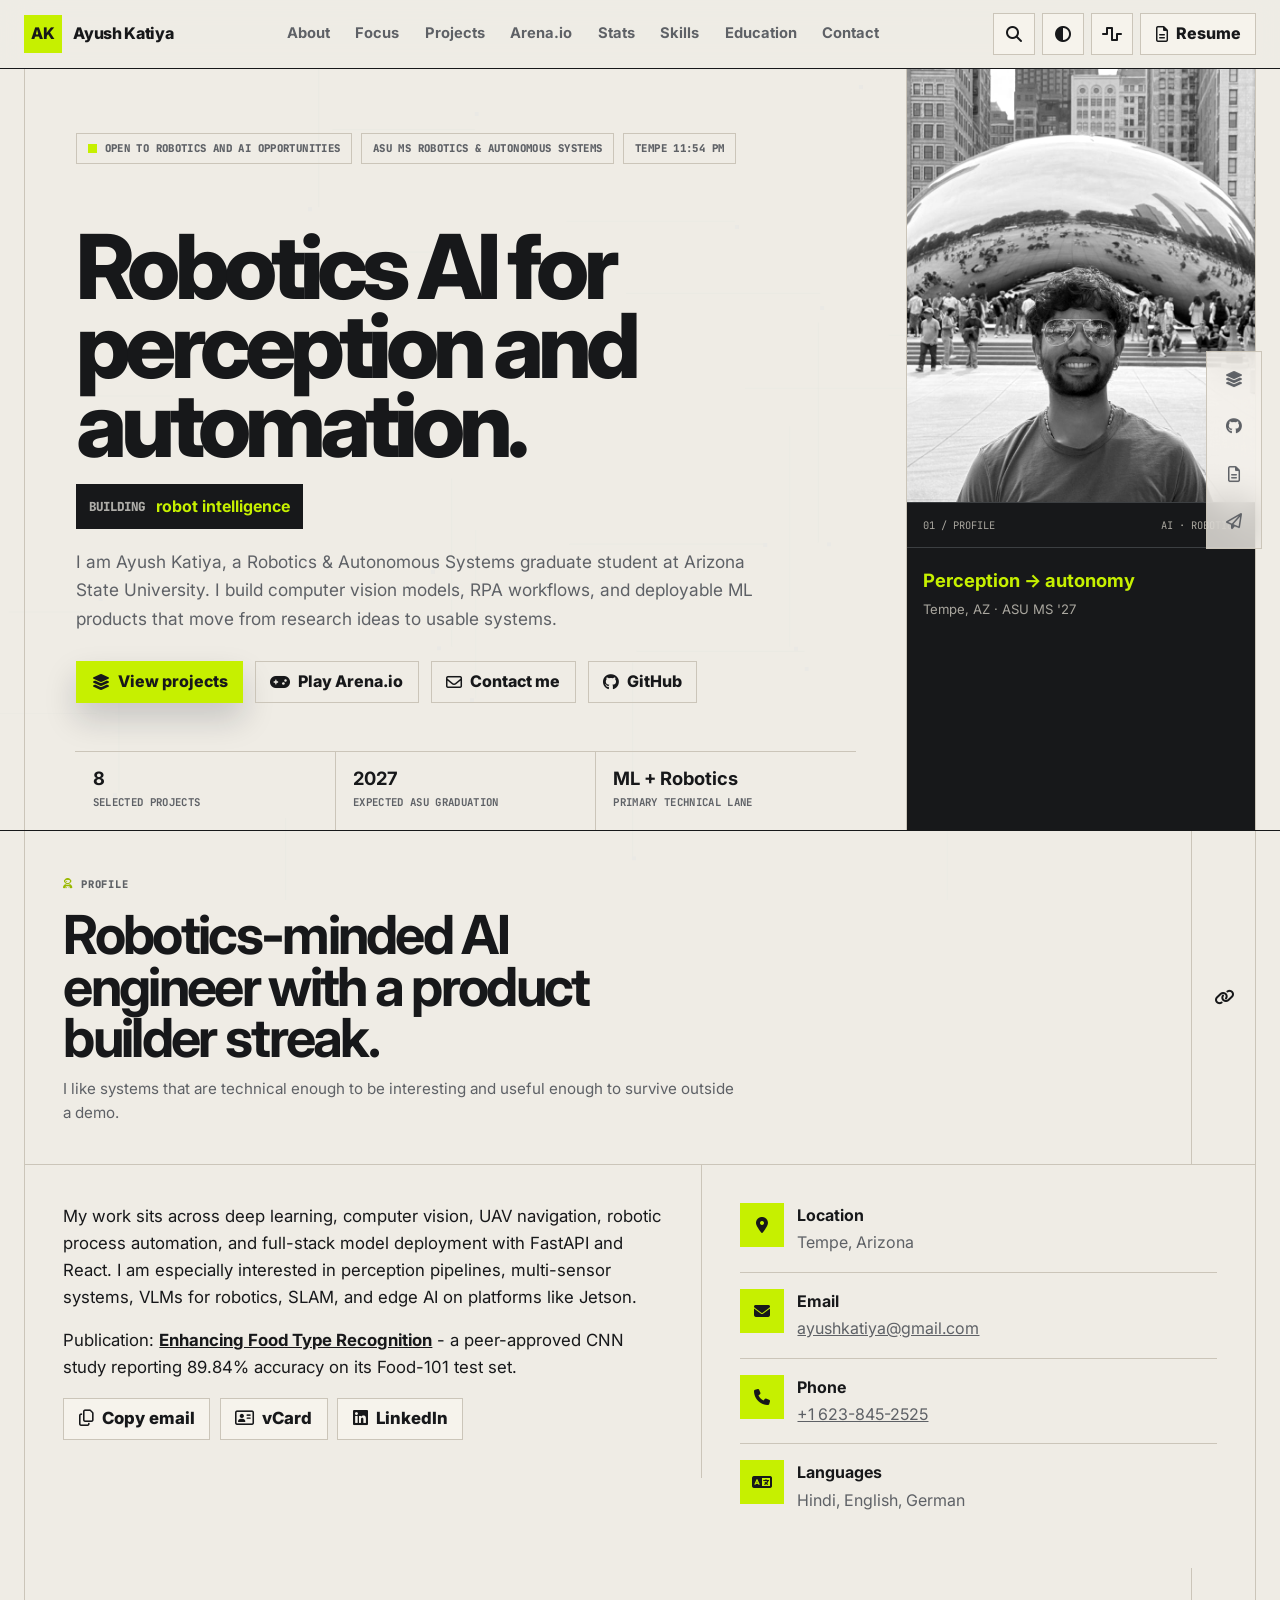
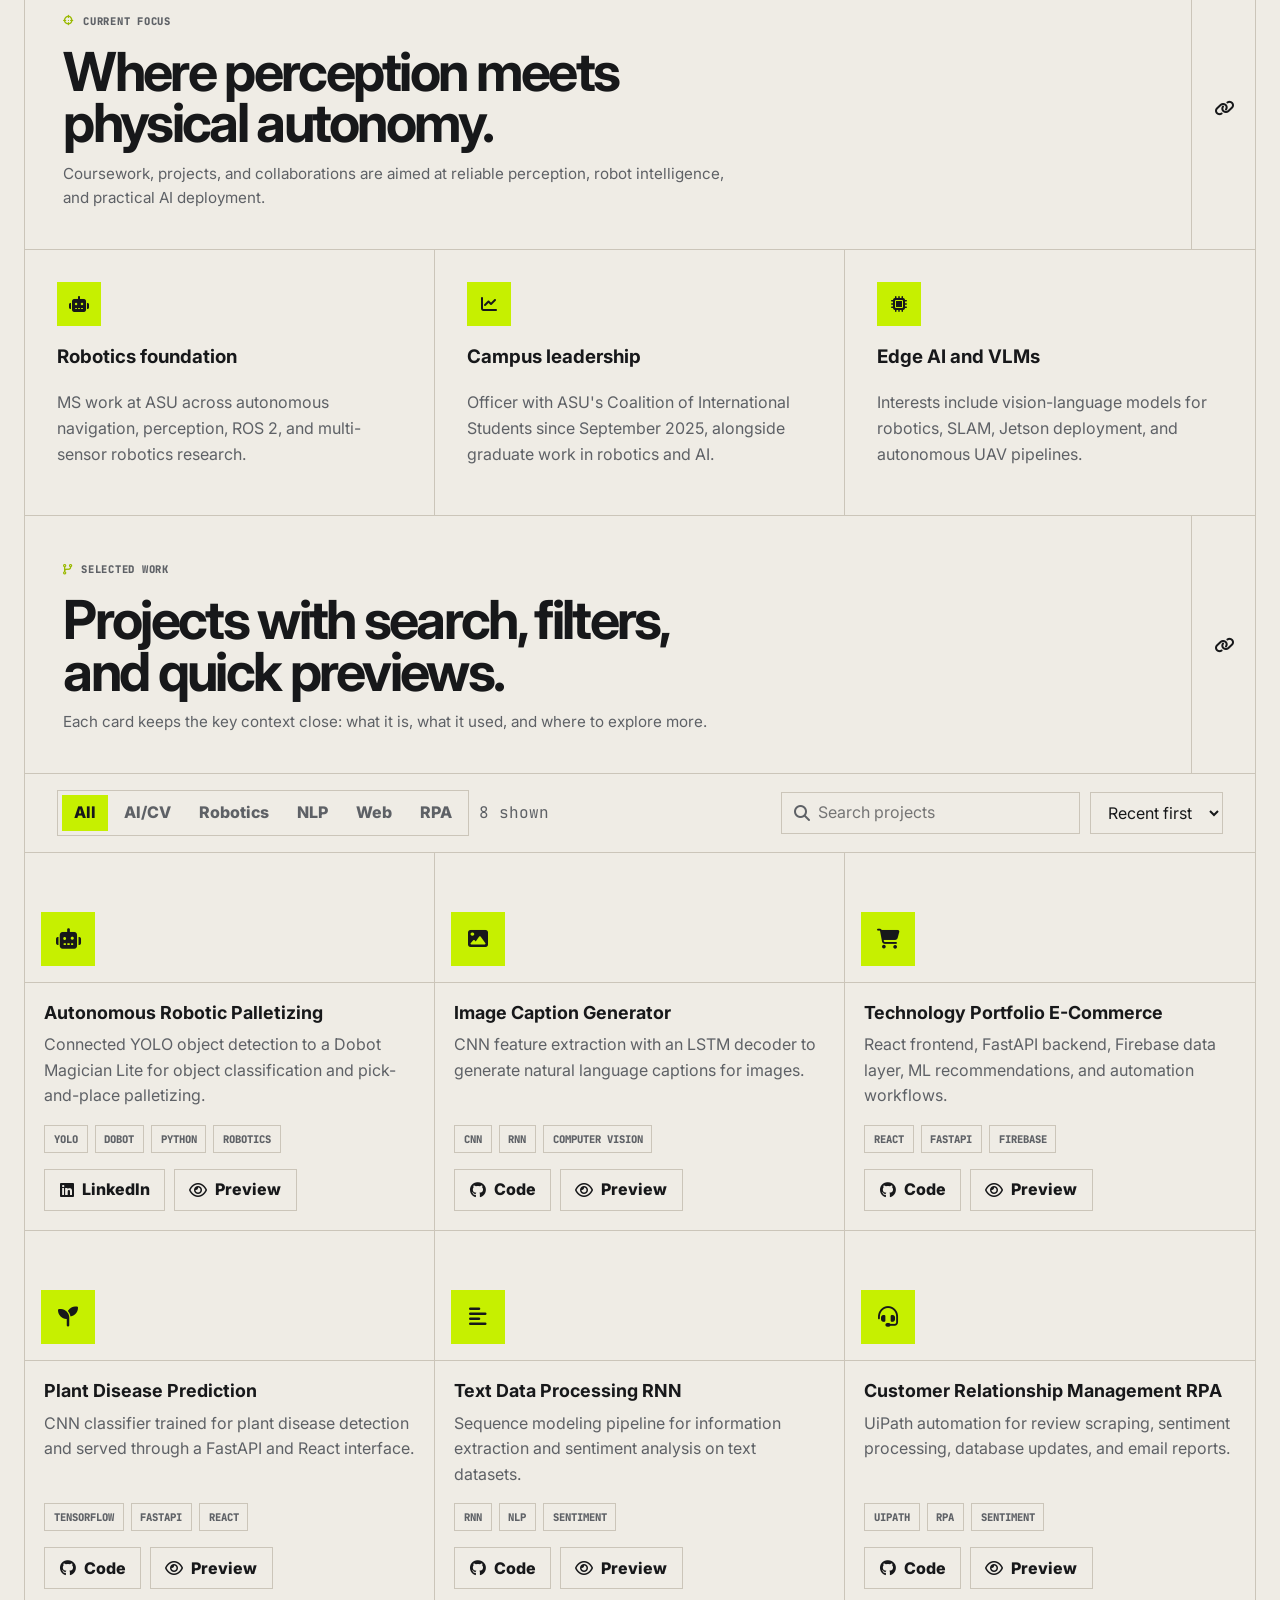
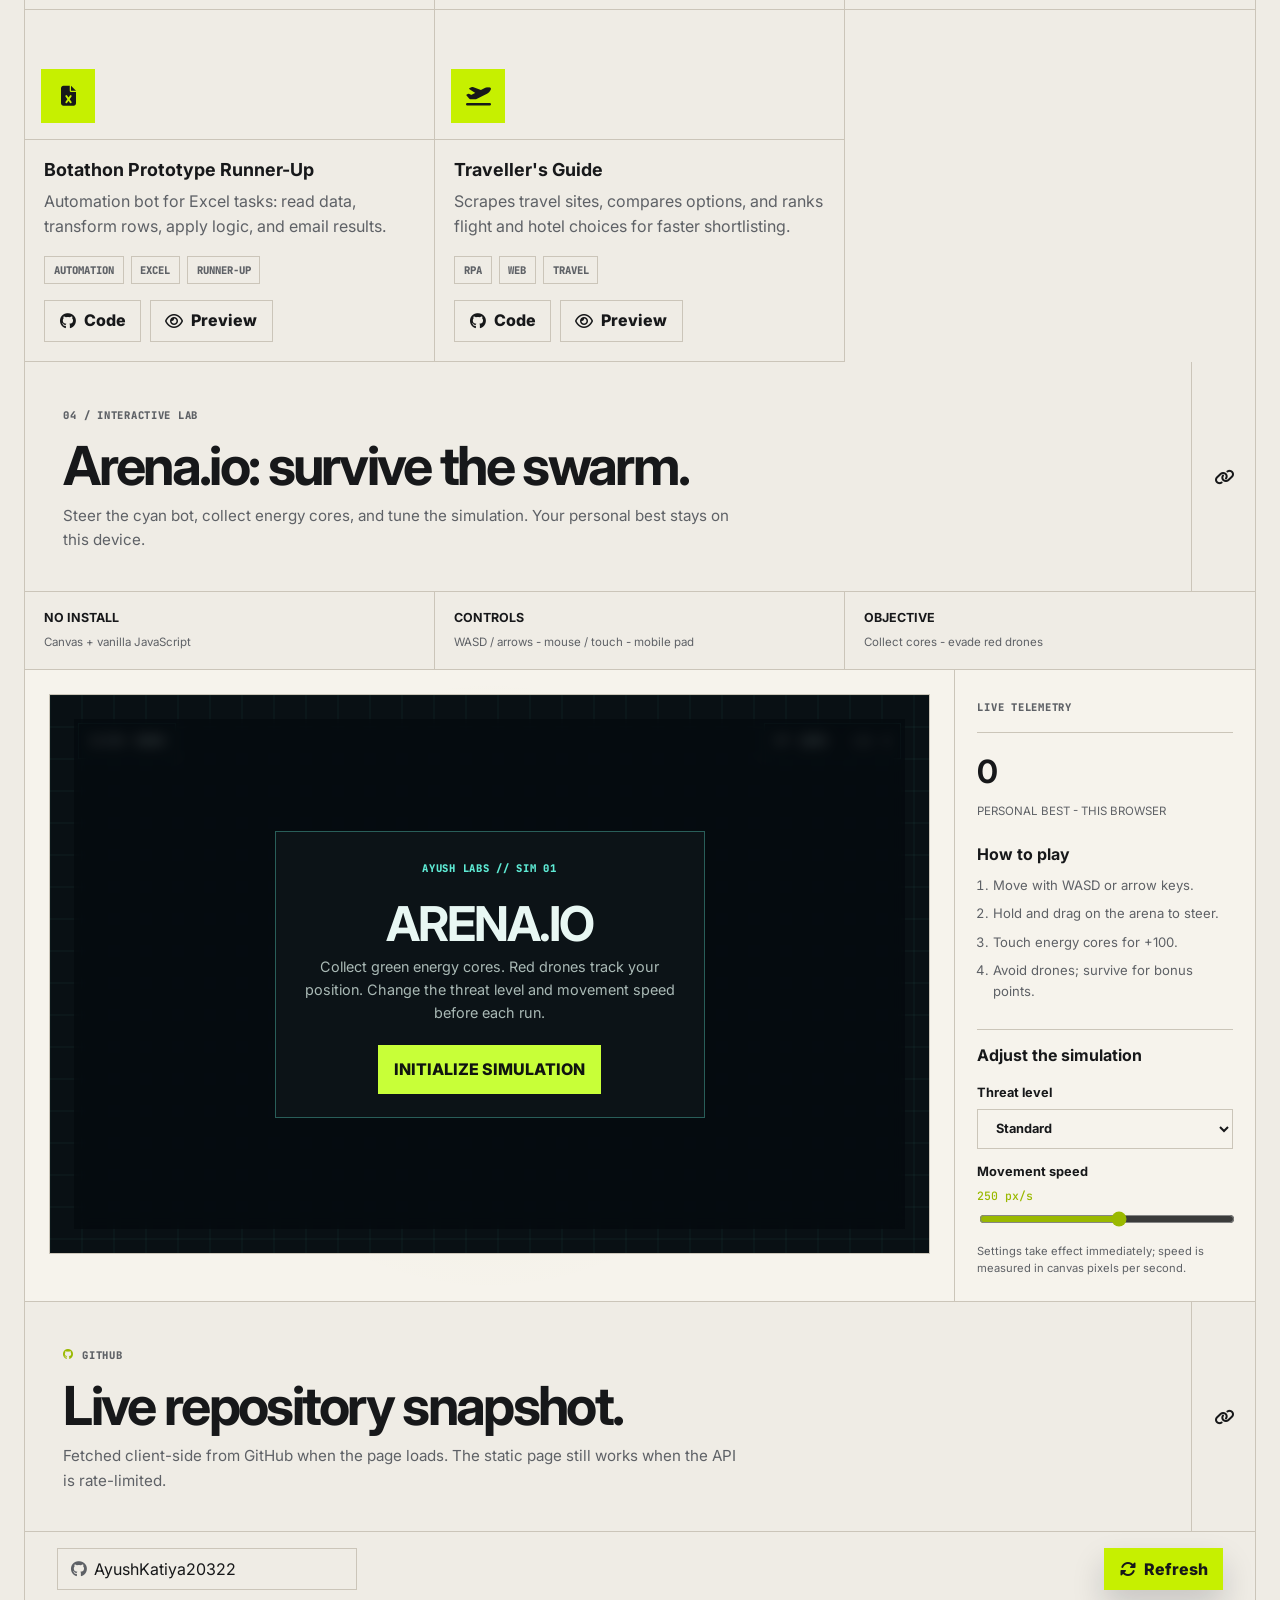
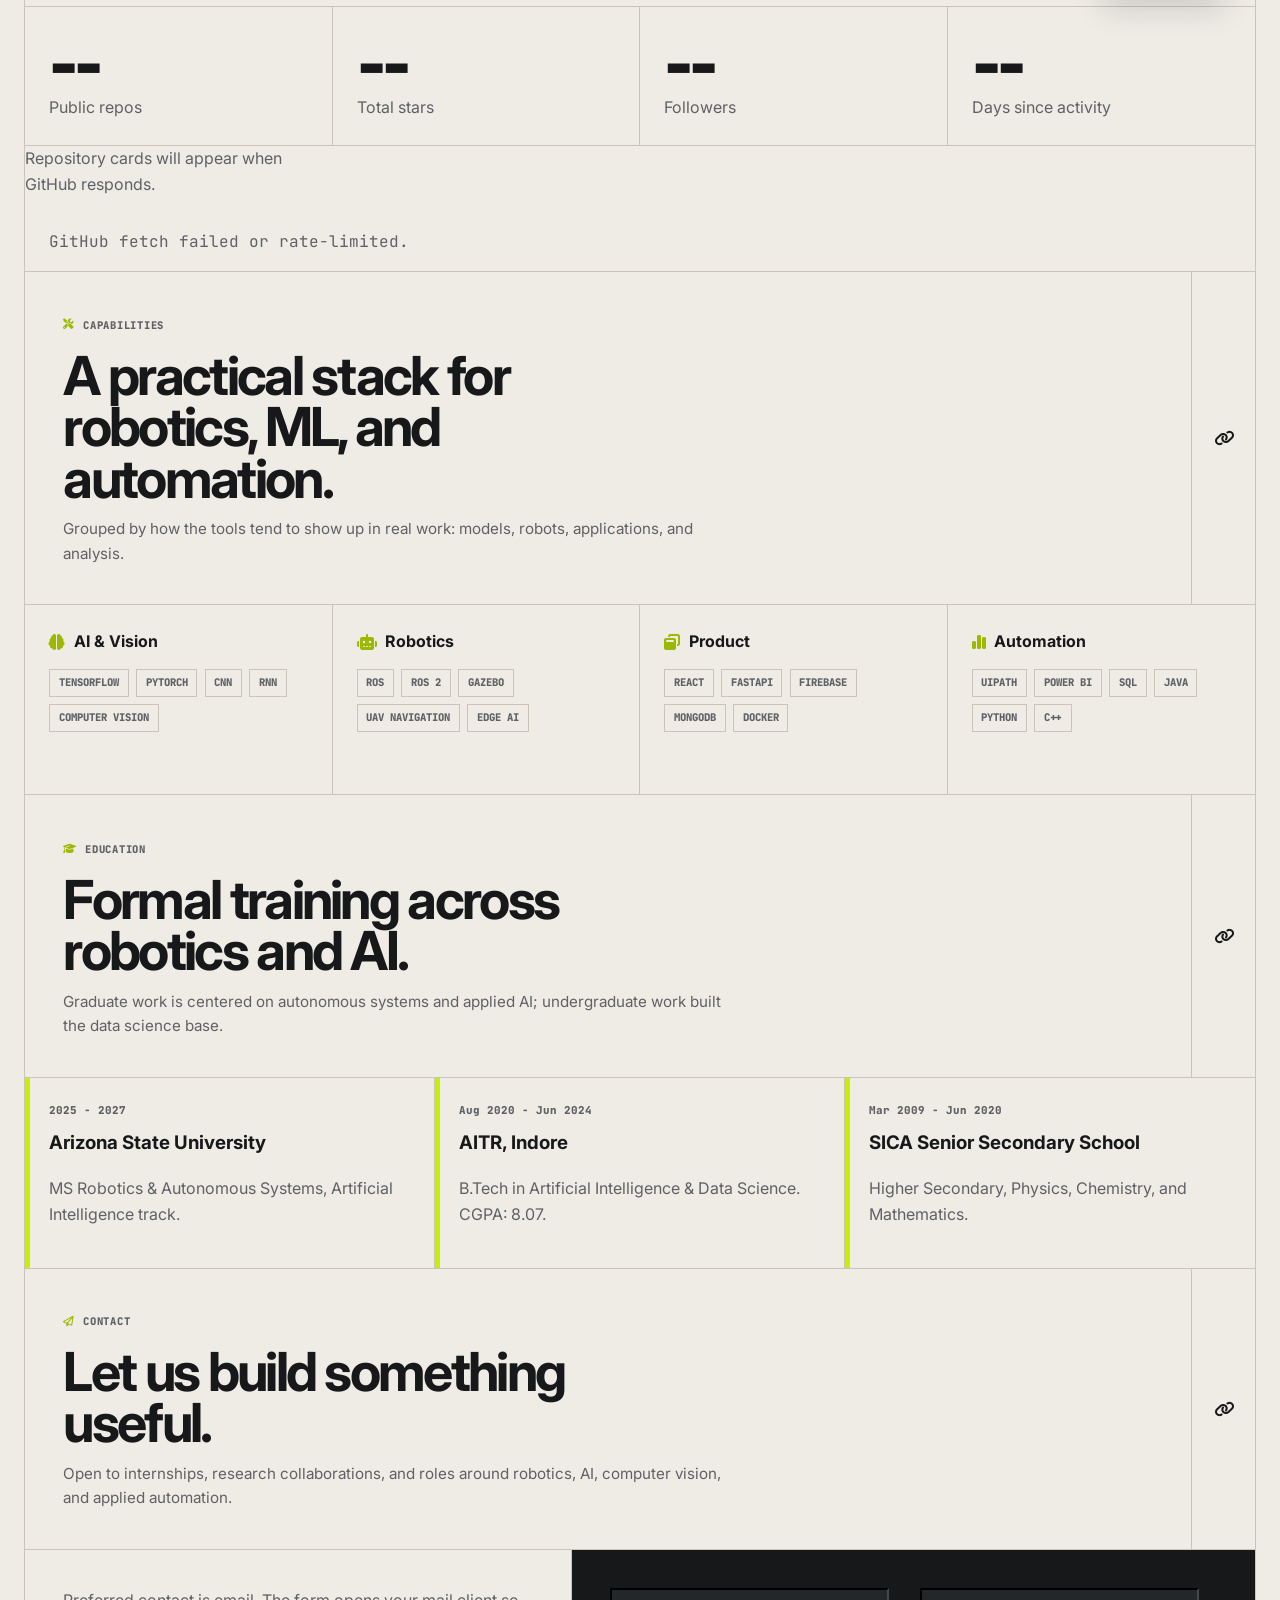
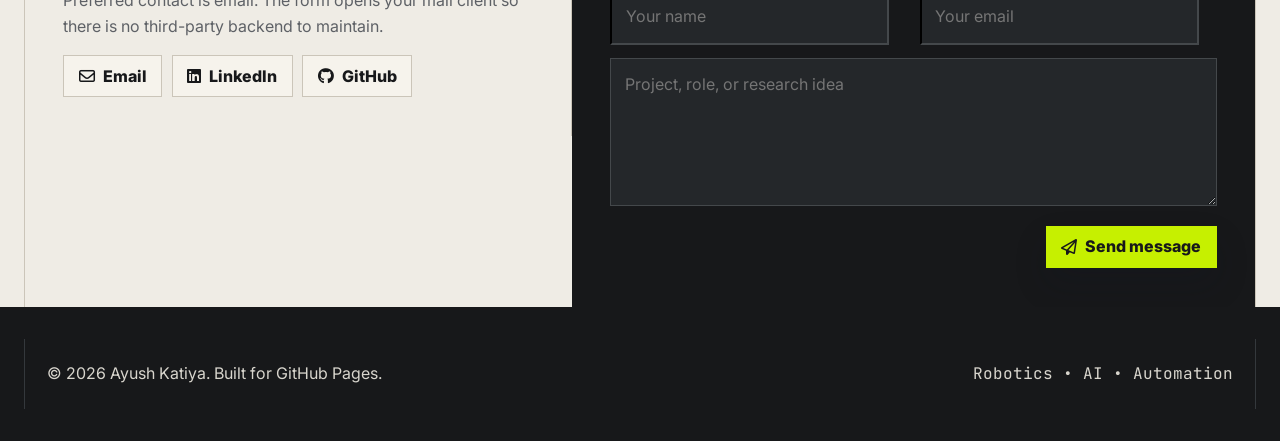
==== commit 1de0c686: "Add files via upload" ====
--- a/index.html
+++ b/index.html
@@ -4,7 +4,7 @@
 <meta charset="utf-8">
 <meta name="viewport" content="width=device-width, initial-scale=1">
 <title>Ayush Katiya | Robotics &amp; AI Portfolio</title>
-<meta name="description" content="Ayush Katiya is an AI and Robotics engineer focused on perception, autonomous systems, computer vision, RPA, and full-stack ML deployment.">
+<meta name="description" content="Ayush Katiya is an Arizona State University graduate student in Robotics and Autonomous Systems, building computer vision and autonomous robotics systems.">
 <meta name="keywords" content="Ayush Katiya, robotics, artificial intelligence, computer vision, ROS 2, autonomous systems, machine learning, portfolio">
 <meta name="author" content="Ayush Katiya">
 <meta name="robots" content="index, follow">
@@ -13,9 +13,13 @@
 <meta property="og:site_name" content="Ayush Katiya Portfolio">
 <meta name="theme-color" content="#f7f8fb">
 <meta property="og:title" content="Ayush Katiya | Robotics &amp; AI Portfolio">
-<meta property="og:description" content="Robotics, autonomous systems, computer vision, edge AI, ROS 2, FastAPI, and React.">
+<meta property="og:description" content="Robotics, computer vision, autonomous systems, robotic manipulation, and applied AI at Arizona State University.">
 <meta property="og:type" content="website">
-<meta property="og:image" content="assets/profile.jpg">
+<meta property="og:image" content="https://ayushkatiya20322.github.io/assets/profile.jpg">
+<meta property="og:image:alt" content="Ayush Katiya, robotics and AI graduate student">
+<meta name="twitter:title" content="Ayush Katiya | Robotics &amp; AI Portfolio">
+<meta name="twitter:description" content="Robotics, computer vision, autonomous systems, and applied AI at Arizona State University.">
+<meta name="twitter:image" content="https://ayushkatiya20322.github.io/assets/profile.jpg">
 <meta name="twitter:card" content="summary_large_image">
 <link rel="manifest" href="manifest.webmanifest">
 <link rel="preload" as="image" href="assets/profile.jpg" fetchpriority="high">
@@ -1512,7 +1516,7 @@
   "@type": "Person",
   "name": "Ayush Katiya",
   "email": "mailto:ayushkatiya@gmail.com",
-  "jobTitle": "AI Researcher / Robotics Engineer",
+  "jobTitle": "Robotics and Autonomous Systems Graduate Student",
   "url": "https://ayushkatiya20322.github.io",
   "sameAs": [
     "https://www.linkedin.com/in/ayushkatiya",
@@ -1527,7 +1531,9 @@
     "Autonomous Systems",
     "Computer Vision",
     "Machine Learning",
-    "Robotic Process Automation"
+    "Robotic Process Automation",
+    "Robot Manipulation",
+    "YOLO Object Detection"
   ]
 }
 </script>
@@ -1601,19 +1607,18 @@
 
 
 /* ===== ARENA.IO / interactive lab ===== */
-.arena-shell{display:grid;grid-template-columns:minmax(0,1fr) 280px;border-bottom:1px solid var(--line);min-height:620px;background:var(--surface)}
+.arena-shell{display:grid;grid-template-columns:minmax(0,1fr) 300px;border-bottom:1px solid var(--line);min-height:620px;background:var(--surface)}
 .arena-stage{position:relative;min-width:0;padding:clamp(1rem,2vw,1.5rem);border-right:1px solid var(--line);background:radial-gradient(circle at 50% 50%,color-mix(in srgb,var(--teal) 7%,transparent),transparent 55%)}
 .arena-canvas-wrap{position:relative;height:560px;overflow:hidden;border:1px solid var(--line);background:#0b1014;box-shadow:inset 0 0 80px rgba(0,0,0,.45)}
-#arenaCanvas{width:100%;height:100%;display:block;touch-action:none}
+#arenaCanvas{width:100%;height:100%;display:block;touch-action:none;outline-offset:-4px}
 .arena-hud{position:absolute;left:28px;right:28px;top:28px;display:flex;justify-content:space-between;gap:1rem;pointer-events:none;color:#e9fff9;font-family:"JetBrains Mono",monospace;font-size:.74rem;text-transform:uppercase;letter-spacing:.06em}
 .hud-chip{padding:.45rem .6rem;border:1px solid rgba(94,234,212,.28);background:rgba(4,10,14,.72);backdrop-filter:blur(8px)}
 .arena-overlay{position:absolute;inset:1.5rem;display:grid;place-items:center;background:rgba(5,10,14,.68);backdrop-filter:blur(7px);transition:.25s;z-index:4}
 .arena-overlay.hidden{opacity:0;visibility:hidden;pointer-events:none}
 .arena-card{width:min(430px,calc(100% - 2rem));padding:1.4rem;border:1px solid rgba(94,234,212,.35);background:#0c1317;color:#e8f7f3;text-align:center}
-.arena-card .kicker{color:#5eead4}.arena-card h3{font-size:clamp(1.8rem,4vw,3rem);line-height:.95;margin:.5rem 0;letter-spacing:-.04em}.arena-card p{color:#a9b9b5;font-size:.9rem}.arena-start{border:0;background:#c8ff38;color:#101410;font-weight:800;padding:.75rem 1rem;margin-top:.4rem}.arena-side{padding:1.4rem;display:flex;flex-direction:column;gap:1.25rem}.arena-side h3{font-size:1rem;margin:0}.arena-metric{border-top:1px solid var(--line);padding-top:.8rem}.arena-metric strong{display:block;font-size:2rem;letter-spacing:-.05em}.arena-metric span{font-size:.72rem;color:var(--muted);text-transform:uppercase}.arena-rules{font-size:.82rem;color:var(--muted);margin:0;padding-left:1rem}.arena-rules li{margin:.45rem 0}.leaderboard{display:grid;gap:.35rem}.leader-row{display:grid;grid-template-columns:24px 1fr auto;gap:.5rem;font:600 .74rem "JetBrains Mono",monospace;padding:.45rem 0;border-bottom:1px solid var(--line)}.leader-row.me{color:var(--teal)}
-.mobile-pad{display:none;grid-template-columns:repeat(3,44px);grid-template-rows:repeat(2,44px);gap:4px;justify-content:center}.mobile-pad button{border:1px solid var(--line);background:var(--soft);color:var(--ink);font-weight:800}.mobile-pad .up{grid-column:2}.mobile-pad .left{grid-column:1}.mobile-pad .down{grid-column:2}.mobile-pad .right{grid-column:3}
+.arena-card .kicker{color:#5eead4}.arena-card h3{font-size:clamp(1.8rem,4vw,3rem);line-height:.95;margin:.5rem 0;letter-spacing:-.04em}.arena-card p{color:#a9b9b5;font-size:.9rem}.arena-start{border:0;background:#c8ff38;color:#101410;font-weight:800;padding:.75rem 1rem;margin-top:.4rem}.arena-side{padding:1.4rem;display:flex;flex-direction:column;gap:1.25rem}.arena-side h3{font-size:1rem;margin:0}.arena-metric{border-top:1px solid var(--line);padding-top:.8rem}.arena-metric strong{display:block;font-size:2rem;letter-spacing:-.05em}.arena-metric span{font-size:.72rem;color:var(--muted);text-transform:uppercase}.arena-rules{font-size:.82rem;color:var(--muted);margin:0;padding-left:1rem}.arena-rules li{margin:.45rem 0}.arena-settings{display:grid;gap:.85rem;padding-top:.85rem;border-top:1px solid var(--line)}.arena-setting{display:grid;gap:.35rem;font-size:.8rem;font-weight:700}.arena-setting .select{width:100%;min-height:40px}.arena-setting output{font:500 .72rem "JetBrains Mono",monospace;color:var(--teal)}.arena-setting input[type="range"]{width:100%;accent-color:var(--teal)}.arena-setting-note{font-size:.7rem;margin:0}.mobile-pad{display:none;grid-template-columns:repeat(3,44px);grid-template-rows:repeat(2,44px);gap:4px;justify-content:center}.mobile-pad button{border:1px solid var(--line);background:var(--soft);color:var(--ink);font-weight:800;touch-action:none;user-select:none}.mobile-pad button:active{background:var(--teal);color:#fff}.mobile-pad .up{grid-column:2}.mobile-pad .left{grid-column:1}.mobile-pad .down{grid-column:2}.mobile-pad .right{grid-column:3}
 .lab-strip{display:grid;grid-template-columns:repeat(3,1fr);border-bottom:1px solid var(--line)}.lab-strip>div{padding:1rem 1.2rem;border-right:1px solid var(--line)}.lab-strip>div:last-child{border-right:0}.lab-strip strong{font-size:.78rem;display:block}.lab-strip span{font-size:.72rem;color:var(--muted)}
-@media(max-width:850px){.arena-shell{grid-template-columns:1fr}.arena-stage{border-right:0;border-bottom:1px solid var(--line)}.arena-side{display:grid;grid-template-columns:repeat(2,1fr)}.arena-canvas-wrap{height:480px}.mobile-pad{display:grid}.lab-strip{grid-template-columns:1fr}.lab-strip>div{border-right:0;border-bottom:1px solid var(--line)}}
+@media(max-width:850px){.arena-shell{grid-template-columns:1fr}.arena-stage{border-right:0;border-bottom:1px solid var(--line)}.arena-side{display:grid;grid-template-columns:repeat(2,minmax(0,1fr));align-items:start}.arena-canvas-wrap{height:480px}.mobile-pad{display:grid}.lab-strip{grid-template-columns:1fr}.lab-strip>div{border-right:0;border-bottom:1px solid var(--line)}}
 @media(max-width:520px){.arena-stage{padding:.65rem}.arena-canvas-wrap{height:430px}.arena-hud{left:16px;right:16px;top:16px;font-size:.62rem}.arena-overlay{inset:.65rem}.arena-side{grid-template-columns:1fr}.arena-card{padding:1rem}}
 </style>
 </head>
@@ -1683,15 +1688,15 @@
         <a class="btn ghost" href="https://github.com/AyushKatiya20322" target="_blank" rel="noopener"><i class="fa-brands fa-github"></i> GitHub</a>
       </div>
       <div class="signal-row" aria-label="Portfolio highlights">
-        <div class="signal"><strong>7</strong><span>Selected projects</span></div>
-        <div class="signal"><strong>2026</strong><span>Internship and research focus</span></div>
+        <div class="signal"><strong>8</strong><span>Selected projects</span></div>
+        <div class="signal"><strong>2027</strong><span>Expected ASU graduation</span></div>
         <div class="signal"><strong>ML + Robotics</strong><span>Primary technical lane</span></div>
       </div>
     </div>
     <aside class="hero-dossier" aria-label="Ayush Katiya profile dossier">
       <div class="dossier-image"><img src="assets/profile.jpg" alt="Ayush Katiya" width="560" height="680"></div>
       <div class="dossier-meta mono"><span>01 / PROFILE</span><span>AI · ROBOTICS</span></div>
-      <div class="dossier-note"><strong>Perception → autonomy</strong><span>Tempe, AZ · Available 2026</span></div>
+      <div class="dossier-note"><strong>Perception → autonomy</strong><span>Tempe, AZ · ASU MS &#39;27</span></div>
     </aside>
   </div>
 </section>
@@ -1716,7 +1721,7 @@
             I am especially interested in perception pipelines, multi-sensor systems, VLMs for robotics, SLAM, and edge AI on platforms like Jetson.
           </p>
           <p>
-            Publication: <strong>Enhancing Food Type Recognition: A Comprehensive Study on Sequential Convolutional Neural Networks for Image Classification Accuracy.</strong>
+            Publication: <strong><a href="https://www.qeios.com/read/UFFBSR.2" target="_blank" rel="noopener">Enhancing Food Type Recognition</a></strong> - a peer-approved CNN study reporting 89.84% accuracy on its Food-101 test set.
           </p>
           <div class="social-row">
             <button class="chip-btn" id="copyEmail" type="button"><i class="fa-regular fa-copy"></i> Copy email</button>
@@ -1751,7 +1756,7 @@
       <div class="section-head">
         <div>
           <span class="kicker"><i class="fa-solid fa-crosshairs"></i> Current focus</span>
-          <h2 id="focus-title">Building toward autonomous systems work in 2026.</h2>
+          <h2 id="focus-title">Where perception meets physical autonomy.</h2>
           <p>Coursework, projects, and collaborations are aimed at reliable perception, robot intelligence, and practical AI deployment.</p>
         </div>
         <button class="icon-btn copy-link" type="button" data-copy-link="#focus" aria-label="Copy Focus link" title="Copy link">
@@ -1766,8 +1771,8 @@
         </article>
         <article class="focus-card">
           <i class="fa-solid fa-chart-line" aria-hidden="true"></i>
-          <h3>Analytical product thinking</h3>
-          <p class="muted">Business Analyst internship at Finlatics in 2025, using Power BI and ML-backed insights for clearer decisions.</p>
+          <h3>Campus leadership</h3>
+          <p class="muted">Officer with ASU's Coalition of International Students since September 2025, alongside graduate work in robotics and AI.</p>
         </article>
         <article class="focus-card">
           <i class="fa-solid fa-microchip" aria-hidden="true"></i>
@@ -1784,7 +1789,7 @@
         <div>
           <span class="kicker"><i class="fa-solid fa-code-branch"></i> Selected work</span>
           <h2 id="projects-title">Projects with search, filters, and quick previews.</h2>
-          <p>Each card keeps the key context close: what it is, what it used, and where to inspect the code.</p>
+          <p>Each card keeps the key context close: what it is, what it used, and where to explore more.</p>
         </div>
         <button class="icon-btn copy-link" type="button" data-copy-link="#projects" aria-label="Copy Projects link" title="Copy link">
           <i class="fa-solid fa-link"></i>
@@ -1795,11 +1800,12 @@
           <div class="segmented">
             <button class="filter-btn" type="button" data-filter="all" aria-pressed="true">All</button>
             <button class="filter-btn" type="button" data-filter="ai" aria-pressed="false">AI/CV</button>
+            <button class="filter-btn" type="button" data-filter="robotics" aria-pressed="false">Robotics</button>
             <button class="filter-btn" type="button" data-filter="nlp" aria-pressed="false">NLP</button>
             <button class="filter-btn" type="button" data-filter="web" aria-pressed="false">Web</button>
             <button class="filter-btn" type="button" data-filter="rpa" aria-pressed="false">RPA</button>
           </div>
-          <span class="muted mono" id="projectCount">7 shown</span>
+          <span class="muted mono" id="projectCount">8 shown</span>
         </div>
         <div class="filters">
           <label class="input-wrap">
@@ -1816,6 +1822,19 @@
       </div>
 
       <div class="project-grid" id="projectGrid" aria-live="polite">
+        <article class="project-card" data-tags="ai cv robotics" data-title="Autonomous Robotic Palletizing" data-year="2025" data-tone="teal" data-icon="fa-robot" data-link="https://www.linkedin.com/in/ayushkatiya" data-source="linkedin" data-desc="RAS 545 project at Arizona State University integrating real-time YOLO detection with a Dobot Magician Lite for object classification and pick-and-place palletizing, using Python, pydobot2, and suction-gripper control.">
+          <div class="project-visual"><i class="fa-solid fa-robot" aria-hidden="true"></i></div>
+          <div class="project-body">
+            <h3>Autonomous Robotic Palletizing</h3>
+            <p>Connected YOLO object detection to a Dobot Magician Lite for object classification and pick-and-place palletizing.</p>
+            <div class="tag-row"><span class="tag">YOLO</span><span class="tag">Dobot</span><span class="tag">Python</span><span class="tag">Robotics</span></div>
+            <div class="card-actions">
+              <a class="btn ghost" href="https://www.linkedin.com/in/ayushkatiya" target="_blank" rel="noopener"><i class="fa-brands fa-linkedin"></i> LinkedIn</a>
+              <button class="btn ghost quick-view" type="button"><i class="fa-regular fa-eye"></i> Preview</button>
+            </div>
+          </div>
+        </article>
+
         <article class="project-card" data-tags="ai cv" data-title="Image Caption Generator" data-year="2024" data-tone="teal" data-icon="fa-image" data-github="https://github.com/AyushKatiya20322/Image-Caption-Generator" data-desc="CNN encoder and LSTM decoder for image caption generation, with evaluation and inference packaging.">
           <div class="project-visual"><i class="fa-solid fa-image" aria-hidden="true"></i></div>
           <div class="project-body">
@@ -1914,23 +1933,47 @@
   <section class="section alt" id="arena" aria-labelledby="arena-title">
     <div class="container">
       <div class="section-head">
-        <div><span class="kicker mono">04 / INTERACTIVE LAB</span><h2 id="arena-title">Arena.io: survive the swarm.</h2><p>A tiny browser game built directly into the portfolio. Pilot the cyan bot, collect energy cores, dodge hostile drones, and chase a new high score.</p></div>
+        <div><span class="kicker mono">04 / INTERACTIVE LAB</span><h2 id="arena-title">Arena.io: survive the swarm.</h2><p>Steer the cyan bot, collect energy cores, and tune the simulation. Your personal best stays on this device.</p></div>
         <button class="icon-btn copy-link" type="button" data-copy-link="#arena" aria-label="Copy Arena.io link"><i class="fa-solid fa-link"></i></button>
       </div>
-      <div class="lab-strip"><div><strong>NO INSTALL</strong><span>Canvas + vanilla JavaScript</span></div><div><strong>CONTROLS</strong><span>WASD / arrow keys · mobile pad</span></div><div><strong>OBJECTIVE</strong><span>Collect cores · evade red drones</span></div></div>
+      <div class="lab-strip"><div><strong>NO INSTALL</strong><span>Canvas + vanilla JavaScript</span></div><div><strong>CONTROLS</strong><span>WASD / arrows - mouse / touch - mobile pad</span></div><div><strong>OBJECTIVE</strong><span>Collect cores - evade red drones</span></div></div>
       <div class="arena-shell">
         <div class="arena-stage">
           <div class="arena-canvas-wrap">
-            <canvas id="arenaCanvas" aria-label="Arena.io browser game"></canvas>
-            <div class="arena-hud"><span class="hud-chip">SCORE <b id="gameScore">0000</b></span><span class="hud-chip">HP <b id="gameHp">100</b>% · LVL <b id="gameLevel">1</b></span></div>
-            <div class="arena-overlay" id="arenaOverlay"><div class="arena-card"><span class="kicker mono">AYUSH LABS // SIM 01</span><h3 id="arenaMessage">ARENA.IO</h3><p id="arenaSub">Collect green energy cores. Red drones track your position. Every core makes the simulation a little less polite.</p><button class="arena-start" id="arenaStart" type="button">INITIALIZE SIMULATION</button></div></div>
+            <canvas id="arenaCanvas" aria-label="Arena.io. Use WASD or arrow keys, or hold and drag with a mouse or touch to steer. Collect energy cores and avoid red drones." tabindex="0"></canvas>
+            <div class="arena-hud" aria-live="off"><span class="hud-chip">SCORE <b id="gameScore">0000</b></span><span class="hud-chip">HP <b id="gameHp">100</b>% - LVL <b id="gameLevel">1</b></span></div>
+            <div class="arena-overlay" id="arenaOverlay"><div class="arena-card"><span class="kicker mono">AYUSH LABS // SIM 01</span><h3 id="arenaMessage">ARENA.IO</h3><p id="arenaSub">Collect green energy cores. Red drones track your position. Change the threat level and movement speed before each run.</p><button class="arena-start" id="arenaStart" type="button">INITIALIZE SIMULATION</button></div></div>
           </div>
         </div>
         <aside class="arena-side">
-          <div><span class="kicker mono">LIVE TELEMETRY</span><div class="arena-metric"><strong id="bestScore">0</strong><span>Local best</span></div></div>
-          <div><h3>How to play</h3><ol class="arena-rules"><li>Move with WASD or arrow keys.</li><li>Touch cyan-green cores for +100.</li><li>Avoid red hunter drones.</li><li>Survive longer for bonus points.</li></ol></div>
-          <div><h3>Local leaderboard</h3><div class="leaderboard"><div class="leader-row"><span>1</span><span>RAVI-BOT</span><span>4200</span></div><div class="leader-row"><span>2</span><span>ASU-R1</span><span>2800</span></div><div class="leader-row me"><span>3</span><span>YOU</span><span id="leaderMe">0</span></div></div></div>
-          <div class="mobile-pad" aria-label="Mobile game controls"><button class="up" data-dir="up">▲</button><button class="left" data-dir="left">◀</button><button class="down" data-dir="down">▼</button><button class="right" data-dir="right">▶</button></div>
+          <div>
+            <span class="kicker mono">LIVE TELEMETRY</span>
+            <div class="arena-metric"><strong id="bestScore">0</strong><span>Personal best - this browser</span></div>
+          </div>
+          <div>
+            <h3>How to play</h3>
+            <ol class="arena-rules"><li>Move with WASD or arrow keys.</li><li>Hold and drag on the arena to steer.</li><li>Touch energy cores for +100.</li><li>Avoid drones; survive for bonus points.</li></ol>
+          </div>
+          <div class="arena-settings">
+            <h3>Adjust the simulation</h3>
+            <label class="arena-setting" for="arenaDifficulty">Threat level
+              <select class="select" id="arenaDifficulty">
+                <option value="calm">Calm</option>
+                <option value="standard" selected>Standard</option>
+                <option value="intense">Intense</option>
+              </select>
+            </label>
+            <label class="arena-setting" for="arenaSpeed">Movement speed <output id="arenaSpeedValue" for="arenaSpeed">245 px/s</output>
+              <input id="arenaSpeed" type="range" min="140" max="340" step="10" value="245">
+            </label>
+            <p class="muted arena-setting-note">Settings take effect immediately; speed is measured in canvas pixels per second.</p>
+          </div>
+          <div class="mobile-pad" aria-label="Touch movement controls">
+            <button class="up" type="button" data-dir="up" aria-label="Move up">&#9650;</button>
+            <button class="left" type="button" data-dir="left" aria-label="Move left">&#9664;</button>
+            <button class="down" type="button" data-dir="down" aria-label="Move down">&#9660;</button>
+            <button class="right" type="button" data-dir="right" aria-label="Move right">&#9654;</button>
+          </div>
         </aside>
       </div>
     </div>
@@ -2022,7 +2065,7 @@
       </div>
       <div class="education-grid">
         <article class="education-card">
-          <small>Aug 2025 - Jun 2027 expected</small>
+          <small>2025 - 2027</small>
           <h3>Arizona State University</h3>
           <p class="muted">MS Robotics &amp; Autonomous Systems, Artificial Intelligence track.</p>
         </article>
@@ -2151,7 +2194,7 @@
     <p id="dialogDesc" class="muted"></p>
     <div class="tag-row" id="dialogTags"></div>
     <div class="card-actions">
-      <a class="btn primary" id="dialogGithub" href="#" target="_blank" rel="noopener"><i class="fa-brands fa-github"></i> Open code</a>
+      <a class="btn primary" id="dialogLink" href="#" target="_blank" rel="noopener"><i class="fa-brands fa-github"></i> Open code</a>
     </div>
   </div>
 </dialog>
@@ -2474,10 +2517,9 @@
     "N:Katiya;Ayush;;;",
     "EMAIL;TYPE=INTERNET,WORK:ayushkatiya@gmail.com",
     "TEL;TYPE=CELL:+16238452525",
-    "ADR;TYPE=HOME:;;1215 E Lemon St;Tempe;AZ;;USA",
     "URL:https://ayushkatiya20322.github.io",
     "ORG:Arizona State University",
-    "TITLE:AI Researcher / Robotics Engineer",
+    "TITLE:Robotics and Autonomous Systems Graduate Student",
     "END:VCARD"
   ].join("\n");
   const blob = new Blob([vcard], { type: "text/vcard" });
@@ -2495,7 +2537,7 @@
 const dialogClose = $("#dialogClose");
 const dialogTitle = $("#dialogTitle");
 const dialogDesc = $("#dialogDesc");
-const dialogGithub = $("#dialogGithub");
+const dialogLink = $("#dialogLink");
 const dialogTags = $("#dialogTags");
 const dialogVisual = $("#dialogVisual");
 
@@ -2503,7 +2545,10 @@
   const icon = card.dataset.icon || "fa-code";
   dialogTitle.textContent = card.querySelector("h3").textContent;
   dialogDesc.textContent = card.dataset.desc || "";
-  dialogGithub.href = card.dataset.github || "#";
+  dialogLink.href = card.dataset.link || card.dataset.github || "#";
+  dialogLink.innerHTML = card.dataset.source === "linkedin"
+    ? '<i class="fa-brands fa-linkedin" aria-hidden="true"></i> View on LinkedIn'
+    : '<i class="fa-brands fa-github" aria-hidden="true"></i> Open code';
   dialogVisual.innerHTML = `<i class="fa-solid ${icon}" aria-hidden="true"></i>`;
   dialogTags.innerHTML = "";
   $$(".tag", card).forEach((tag) => {
@@ -2693,39 +2738,8 @@
 }
 
 
-// Arena.io — compact portfolio game
-(() => {
-  const canvas = document.getElementById('arenaCanvas');
-  if (!canvas) return;
-  const ctx = canvas.getContext('2d');
-  const overlay = document.getElementById('arenaOverlay'), startBtn = document.getElementById('arenaStart');
-  const scoreEl = document.getElementById('gameScore'), hpEl = document.getElementById('gameHp'), levelEl = document.getElementById('gameLevel');
-  const bestEl = document.getElementById('bestScore'), leaderMe = document.getElementById('leaderMe');
-  const msg = document.getElementById('arenaMessage'), sub = document.getElementById('arenaSub');
-  let W=800,H=560,running=false,last=0,score=0,hp=100,level=1,spawnClock=0,coreClock=0,surviveClock=0;
-  let player={x:400,y:280,r:11,speed:245}, enemies=[], cores=[], particles=[], keys={};
-  let best=Number(localStorage.getItem('ak-arena-best')||0); bestEl.textContent=best; leaderMe.textContent=best;
-  function resize(){const r=canvas.getBoundingClientRect(),d=Math.min(devicePixelRatio||1,2);canvas.width=r.width*d;canvas.height=r.height*d;ctx.setTransform(d,0,0,d,0,0);W=r.width;H=r.height;if(!running){player.x=W/2;player.y=H/2;} draw();}
-  function reset(){score=0;hp=100;level=1;enemies=[];cores=[];particles=[];spawnClock=0;coreClock=0;surviveClock=0;player.x=W/2;player.y=H/2;for(let i=0;i<4;i++)spawnCore();updateHud();}
-  function spawnCore(){cores.push({x:30+Math.random()*(W-60),y:30+Math.random()*(H-60),r:6,p:Math.random()*6.28});}
-  function spawnEnemy(){let edge=Math.floor(Math.random()*4),x,y;if(edge<2){x=edge?W+20:-20;y=Math.random()*H}else{x=Math.random()*W;y=edge===2?-20:H+20}enemies.push({x,y,r:8+Math.random()*5,speed:62+level*11+Math.random()*24,hit:0});}
-  function burst(x,y,color,n=10){for(let i=0;i<n;i++)particles.push({x,y,vx:(Math.random()-.5)*160,vy:(Math.random()-.5)*160,a:1,c:color});}
-  function updateHud(){scoreEl.textContent=String(Math.floor(score)).padStart(4,'0');hpEl.textContent=Math.max(0,Math.ceil(hp));levelEl.textContent=level;}
-  function end(){running=false;best=Math.max(best,Math.floor(score));localStorage.setItem('ak-arena-best',best);bestEl.textContent=best;leaderMe.textContent=best;msg.textContent='SIMULATION ENDED';sub.textContent=`Score ${Math.floor(score)} · Level ${level}. The swarm has filed its report.`;startBtn.textContent='REBOOT SIMULATION';overlay.classList.remove('hidden');}
-  function start(){reset();running=true;last=performance.now();overlay.classList.add('hidden');requestAnimationFrame(loop);canvas.focus();}
-  function loop(t){if(!running)return;let dt=Math.min((t-last)/1000,.034);last=t;update(dt);draw();requestAnimationFrame(loop);}
-  function update(dt){let dx=(keys.ArrowRight||keys.d?1:0)-(keys.ArrowLeft||keys.a?1:0),dy=(keys.ArrowDown||keys.s?1:0)-(keys.ArrowUp||keys.w?1:0);let m=Math.hypot(dx,dy)||1;player.x=Math.max(player.r,Math.min(W-player.r,player.x+dx/m*player.speed*dt));player.y=Math.max(player.r,Math.min(H-player.r,player.y+dy/m*player.speed*dt));
-    spawnClock+=dt;coreClock+=dt;surviveClock+=dt;level=1+Math.floor(score/700);if(spawnClock>Math.max(.42,1.35-level*.07)){spawnClock=0;spawnEnemy()}if(coreClock>2.2&&cores.length<6){coreClock=0;spawnCore()}if(surviveClock>1){surviveClock=0;score+=8}
-    cores=cores.filter(c=>{c.p+=dt*3;if(Math.hypot(c.x-player.x,c.y-player.y)<c.r+player.r+3){score+=100;burst(c.x,c.y,'#c8ff38',14);spawnCore();return false}return true});
-    enemies=enemies.filter(e=>{let a=Math.atan2(player.y-e.y,player.x-e.x);e.x+=Math.cos(a)*e.speed*dt;e.y+=Math.sin(a)*e.speed*dt;e.hit=Math.max(0,e.hit-dt);if(Math.hypot(e.x-player.x,e.y-player.y)<e.r+player.r&&e.hit<=0){hp-=18;e.hit=.7;burst(player.x,player.y,'#ff5d68',18);if(hp<=0){end();return false}}return e.x>-80&&e.x<W+80&&e.y>-80&&e.y<H+80});
-    particles=particles.filter(p=>{p.x+=p.vx*dt;p.y+=p.vy*dt;p.vx*=.96;p.vy*=.96;p.a-=dt*1.8;return p.a>0});updateHud();}
-  function draw(){ctx.clearRect(0,0,W,H);ctx.fillStyle='#091014';ctx.fillRect(0,0,W,H);ctx.strokeStyle='rgba(94,234,212,.07)';ctx.lineWidth=1;for(let x=0;x<W;x+=32){ctx.beginPath();ctx.moveTo(x,0);ctx.lineTo(x,H);ctx.stroke()}for(let y=0;y<H;y+=32){ctx.beginPath();ctx.moveTo(0,y);ctx.lineTo(W,y);ctx.stroke()}
-    cores.forEach(c=>{let glow=10+Math.sin(c.p)*3;ctx.shadowBlur=glow;ctx.shadowColor='#c8ff38';ctx.fillStyle='#c8ff38';ctx.beginPath();ctx.arc(c.x,c.y,c.r,0,Math.PI*2);ctx.fill();ctx.shadowBlur=0});
-    enemies.forEach(e=>{ctx.save();ctx.translate(e.x,e.y);ctx.rotate(Math.atan2(player.y-e.y,player.x-e.x));ctx.fillStyle=e.hit>0?'#fff':'#ff5d68';ctx.beginPath();ctx.moveTo(e.r,0);ctx.lineTo(-e.r*.8,e.r*.75);ctx.lineTo(-e.r*.45,0);ctx.lineTo(-e.r*.8,-e.r*.75);ctx.closePath();ctx.fill();ctx.restore()});
-    particles.forEach(p=>{ctx.globalAlpha=p.a;ctx.fillStyle=p.c;ctx.fillRect(p.x,p.y,3,3)});ctx.globalAlpha=1;ctx.shadowBlur=18;ctx.shadowColor='#5eead4';ctx.fillStyle='#5eead4';ctx.beginPath();ctx.arc(player.x,player.y,player.r,0,Math.PI*2);ctx.fill();ctx.shadowBlur=0;ctx.strokeStyle='#dffefa';ctx.lineWidth=2;ctx.beginPath();ctx.arc(player.x,player.y,player.r+4,0,Math.PI*2);ctx.stroke();}
-  startBtn.addEventListener('click',start);window.addEventListener('resize',resize);window.addEventListener('keydown',e=>{if(['ArrowUp','ArrowDown','ArrowLeft','ArrowRight'].includes(e.key)&&running)e.preventDefault();keys[e.key]=true;keys[e.key.toLowerCase()]=true});window.addEventListener('keyup',e=>{keys[e.key]=false;keys[e.key.toLowerCase()]=false});
-  document.querySelectorAll('[data-dir]').forEach(b=>{let map={up:'ArrowUp',down:'ArrowDown',left:'ArrowLeft',right:'ArrowRight'},k=map[b.dataset.dir];['pointerdown','touchstart'].forEach(ev=>b.addEventListener(ev,e=>{e.preventDefault();keys[k]=true}));['pointerup','pointercancel','pointerleave','touchend'].forEach(ev=>b.addEventListener(ev,()=>keys[k]=false));});resize();
-})();
+
 </script>
+<script src="arena.js" defer></script>
 </body>
 </html>
